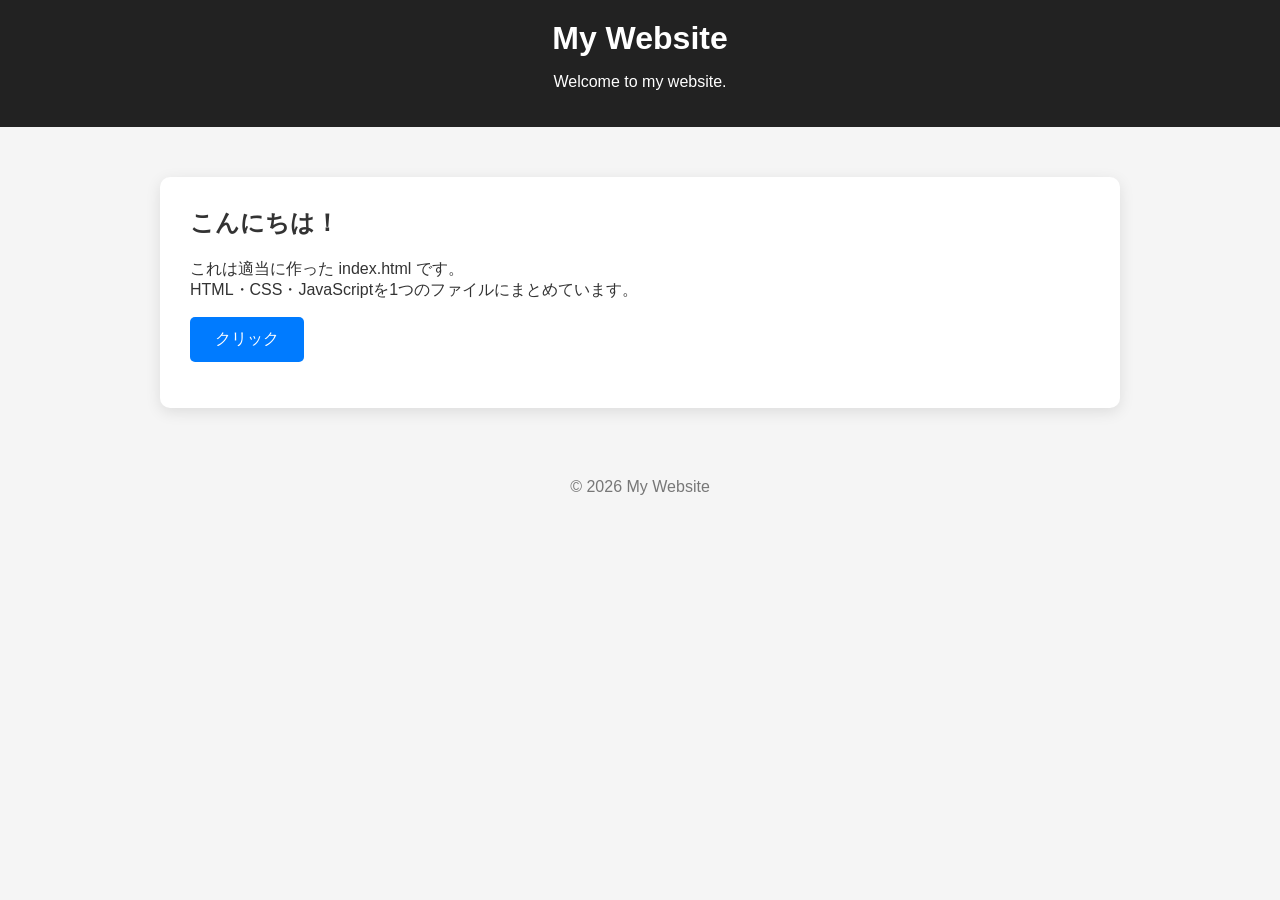
==== index.html @ 8652cbb4 "Initial website upload" ====
<!DOCTYPE html>
<html lang="ja">
<head>
    <meta charset="UTF-8">
    <meta name="viewport" content="width=device-width, initial-scale=1.0">
    <title>My Website</title>

    <style>
        body {
            margin: 0;
            font-family: Arial, sans-serif;
            background: #f5f5f5;
            color: #333;
        }

        header {
            background: #222;
            color: white;
            padding: 20px;
            text-align: center;
        }

        main {
            max-width: 900px;
            margin: 50px auto;
            padding: 30px;
            background: white;
            border-radius: 10px;
            box-shadow: 0 4px 15px rgba(0, 0, 0, 0.1);
        }

        h1 {
            margin: 0;
        }

        h2 {
            margin-top: 0;
        }

        button {
            padding: 12px 25px;
            border: none;
            border-radius: 5px;
            background: #007bff;
            color: white;
            cursor: pointer;
            font-size: 16px;
        }

        button:hover {
            background: #0056b3;
        }

        footer {
            text-align: center;
            margin-top: 50px;
            padding: 20px;
            color: #777;
        }
    </style>
</head>

<body>

<header>
    <h1>My Website</h1>
    <p>Welcome to my website.</p>
</header>

<main>
    <h2>こんにちは！</h2>

    <p>
        これは適当に作った index.html です。<br>
        HTML・CSS・JavaScriptを1つのファイルにまとめています。
    </p>

    <button onclick="hello()">クリック</button>

    <p id="message"></p>
</main>

<footer>
    &copy; 2026 My Website
</footer>

<script>
    function hello() {
        document.getElementById("message").textContent =
            "ボタンがクリックされました！";
    }
</script>

</body>
</html>
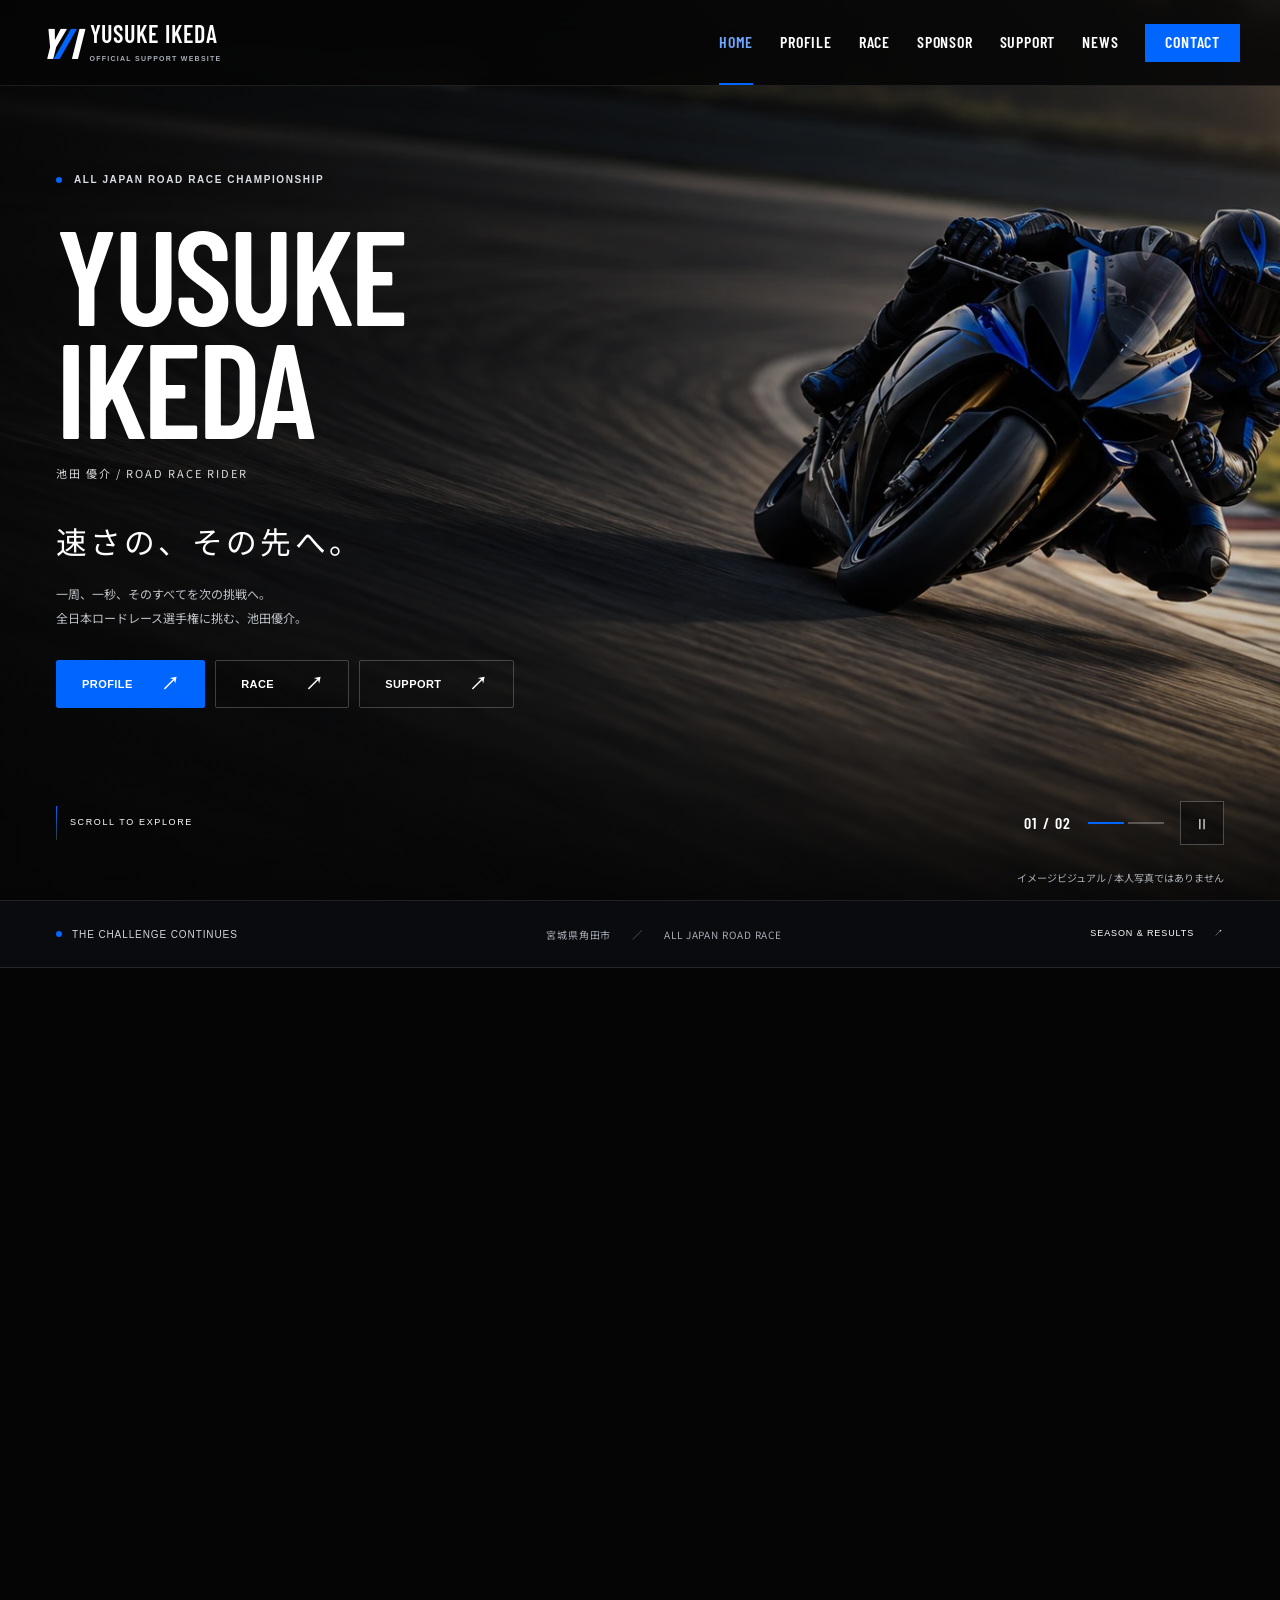
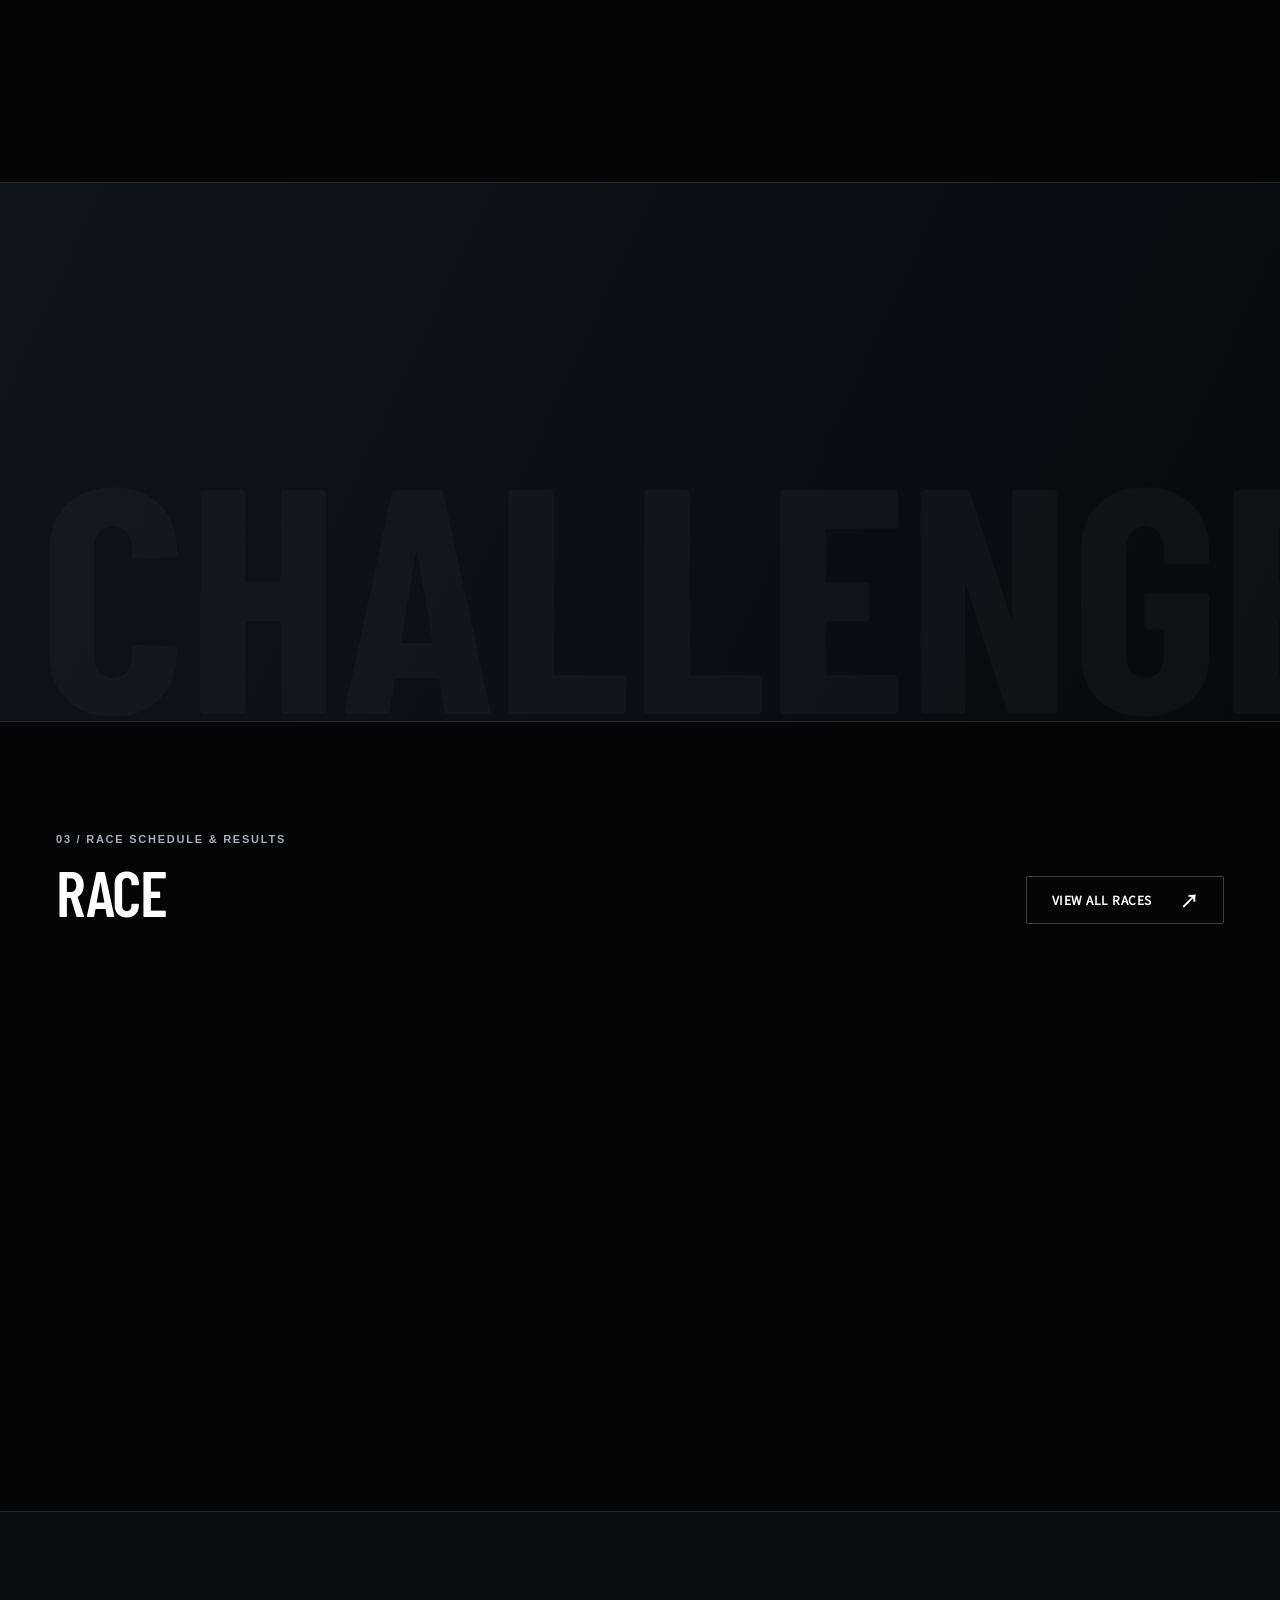
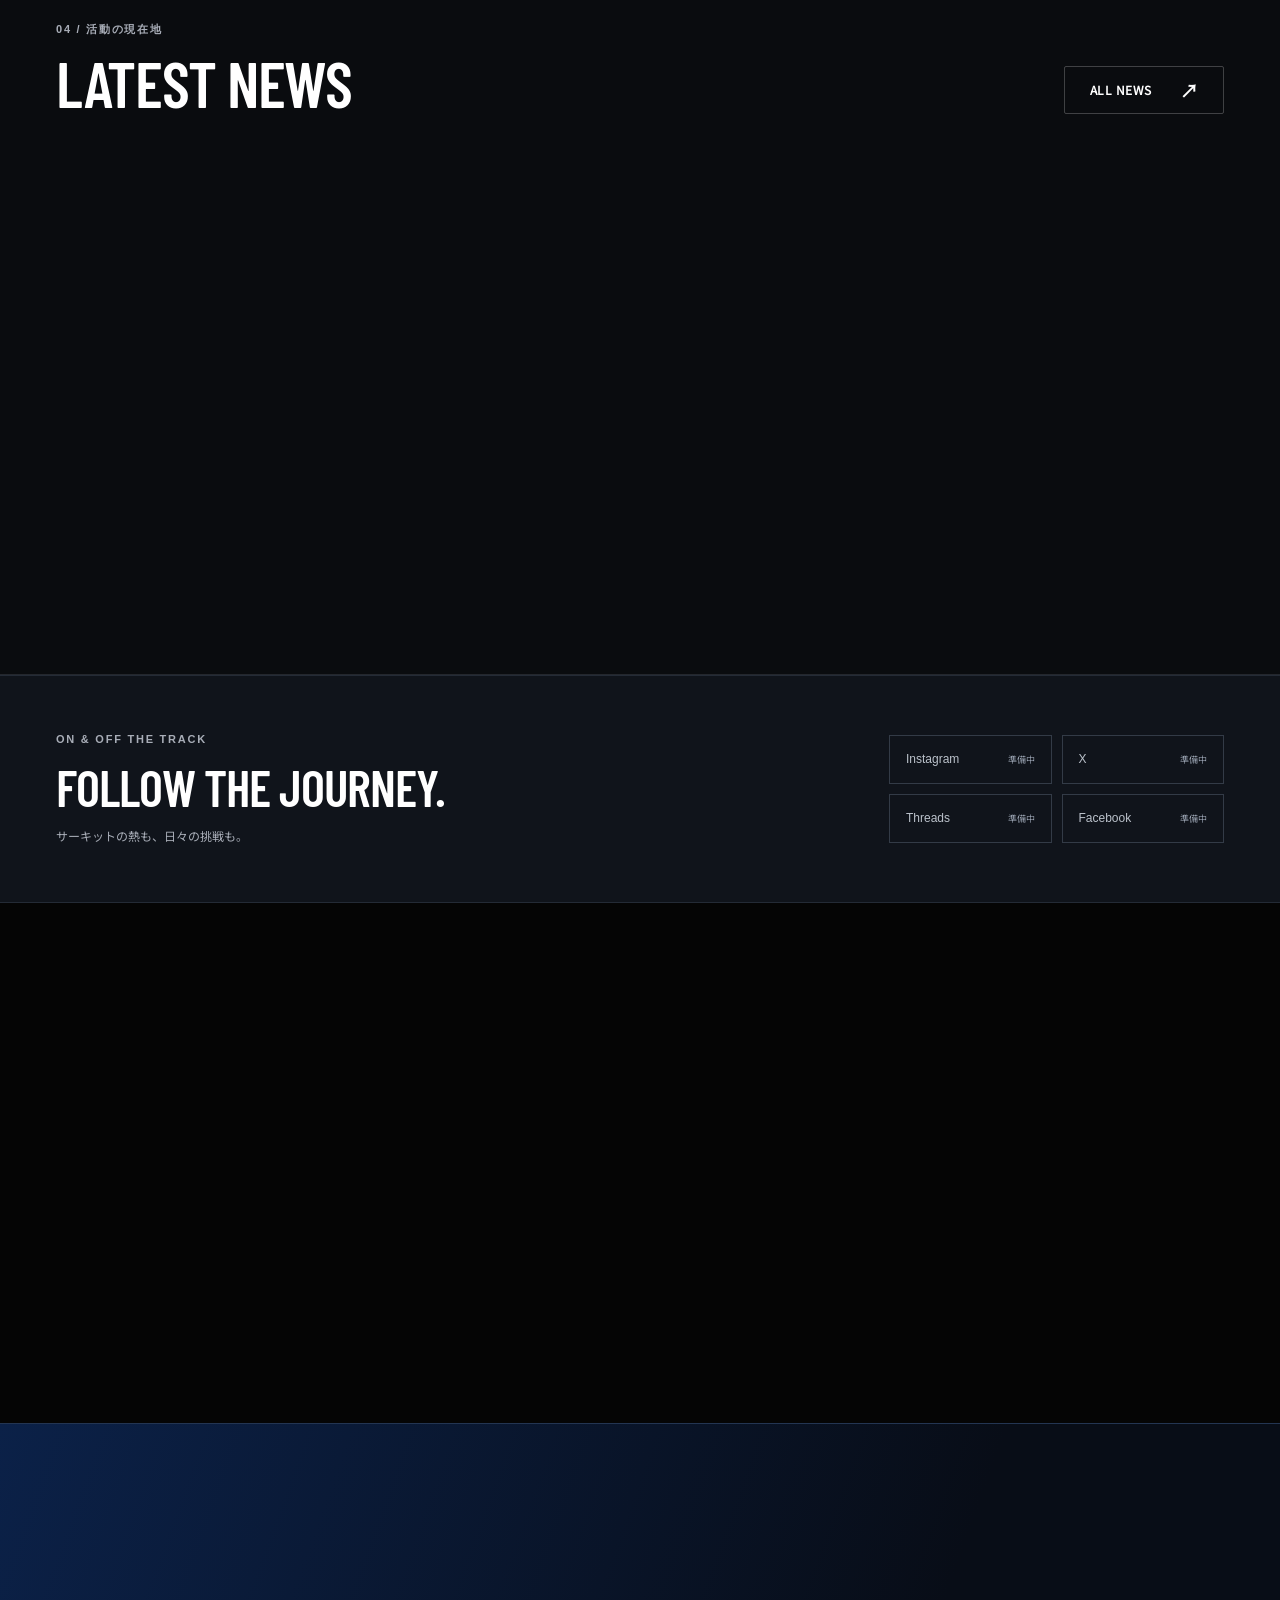
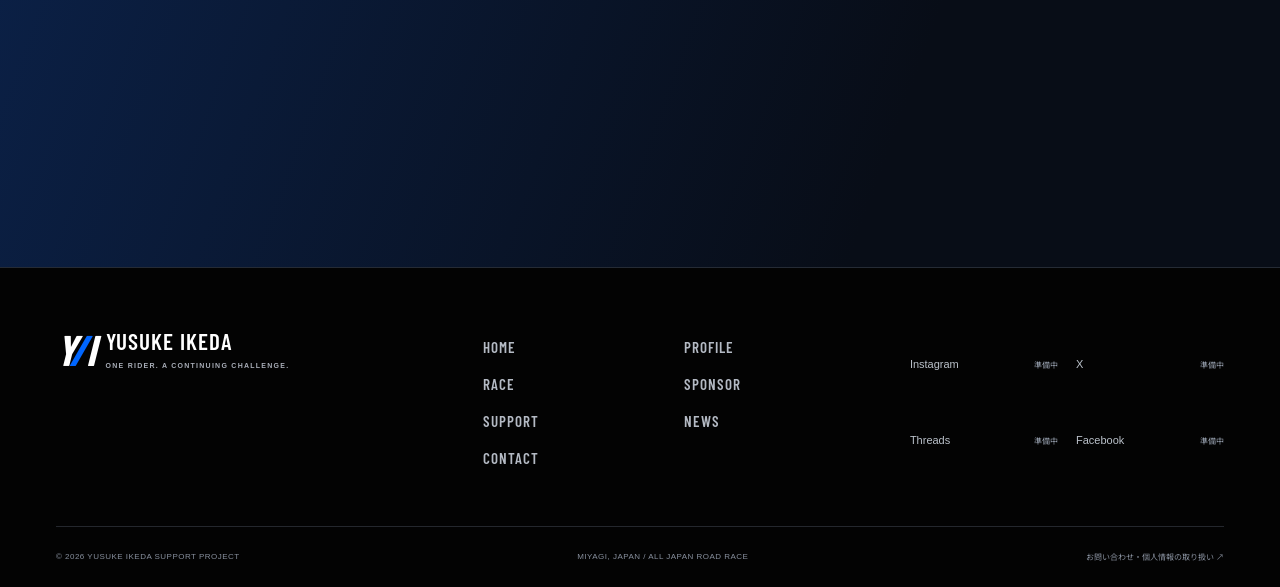
==== commit b203eedc: "Build Yusuke Ikeda motorsport support website" ====
--- a/index.html
+++ b/index.html
@@ -1,95 +1,405 @@
-<!DOCTYPE html>
+<!doctype html>
+
 <html lang="ja">
-<head>
-    <meta charset="UTF-8">
-    <meta name="viewport" content="width=device-width, initial-scale=1.0">
-    <title>My Website</title>
-
-    <style>
-        body {
-            margin: 0;
-            font-family: Arial, sans-serif;
-            background: #f5f5f5;
-            color: #333;
-        }
-
-        header {
-            background: #222;
-            color: white;
-            padding: 20px;
-            text-align: center;
-        }
-
-        main {
-            max-width: 900px;
-            margin: 50px auto;
-            padding: 30px;
-            background: white;
-            border-radius: 10px;
-            box-shadow: 0 4px 15px rgba(0, 0, 0, 0.1);
-        }
-
-        h1 {
-            margin: 0;
-        }
-
-        h2 {
-            margin-top: 0;
-        }
-
-        button {
-            padding: 12px 25px;
-            border: none;
-            border-radius: 5px;
-            background: #007bff;
-            color: white;
-            cursor: pointer;
-            font-size: 16px;
-        }
-
-        button:hover {
-            background: #0056b3;
-        }
-
-        footer {
-            text-align: center;
-            margin-top: 50px;
-            padding: 20px;
-            color: #777;
-        }
-    </style>
-</head>
-
-<body>
-
-<header>
-    <h1>My Website</h1>
-    <p>Welcome to my website.</p>
-</header>
-
-<main>
-    <h2>こんにちは！</h2>
-
-    <p>
-        これは適当に作った index.html です。<br>
-        HTML・CSS・JavaScriptを1つのファイルにまとめています。
-    </p>
-
-    <button onclick="hello()">クリック</button>
-
-    <p id="message"></p>
-</main>
-
-<footer>
-    &copy; 2026 My Website
-</footer>
-
-<script>
-    function hello() {
-        document.getElementById("message").textContent =
-            "ボタンがクリックされました！";
-    }
-</script>
-
-</body>
-</html>+  <head>
+    <meta charset="UTF-8" />
+    <meta name="viewport" content="width=device-width, initial-scale=1" />
+    <meta
+      http-equiv="Content-Security-Policy"
+      content="default-src 'none'; script-src 'self'; style-src 'self'; img-src 'self'; font-src 'self'; connect-src 'none'; object-src 'none'; base-uri 'none'; form-action 'none'; upgrade-insecure-requests"
+    />
+    <meta name="referrer" content="strict-origin-when-cross-origin" />
+    <title>池田優介 | 全日本ロードレーサー Official Support Website</title>
+    <meta
+      name="description"
+      content="宮城県角田市出身、全日本ロードレース選手権に挑戦するロードレーサー池田優介。プロフィール、戦績、レース情報、スポンサー募集、個人の応援方法をご紹介します。"
+    />
+    <link rel="canonical" href="https://yusukeracing.github.io/" />
+    <meta property="og:type" content="website" />
+    <meta property="og:locale" content="ja_JP" />
+    <meta property="og:site_name" content="YUSUKE IKEDA" />
+    <meta
+      property="og:title"
+      content="池田優介 | 全日本ロードレーサー Official Support Website"
+    />
+    <meta
+      property="og:description"
+      content="宮城県角田市出身、全日本ロードレース選手権に挑戦するロードレーサー池田優介。プロフィール、戦績、レース情報、スポンサー募集、個人の応援方法をご紹介します。"
+    />
+    <meta property="og:url" content="https://yusukeracing.github.io/" />
+    <meta
+      property="og:image"
+      content="https://yusukeracing.github.io/images/ogp.jpg"
+    />
+    <meta
+      property="og:image:alt"
+      content="YUSUKE IKEDA / ALL JAPAN ROAD RACE。背景はイメージビジュアルです。"
+    />
+    <meta name="twitter:card" content="summary_large_image" />
+    <meta name="theme-color" content="#050505" />
+    <link rel="icon" type="image/svg+xml" href="assets/icons/favicon.svg" />
+    <link rel="stylesheet" href="css/fonts.css" />
+    <link rel="stylesheet" href="css/style.css" />
+    <script type="module" src="js/main.js"></script>
+  </head>
+
+  <body data-page="index">
+    <a class="skip-link" href="#main">本文へスキップ</a>
+    <header class="site-header">
+      <div class="header-inner">
+        <a class="brand" href="index.html"
+          ><span class="brand-symbol" aria-hidden="true">Y<span>/</span>I</span
+          ><span class="brand-type"
+            >YUSUKE IKEDA<small>OFFICIAL SUPPORT WEBSITE</small></span
+          ><span class="sr-only">ホーム</span></a
+        ><button
+          class="menu-toggle"
+          type="button"
+          aria-expanded="false"
+          aria-controls="primary-nav"
+        >
+          <span class="menu-lines" aria-hidden="true"></span
+          ><span class="menu-text">MENU</span>
+        </button>
+        <nav
+          class="primary-nav"
+          id="primary-nav"
+          aria-label="メインナビゲーション"
+        >
+          <a href="index.html" aria-current="page">HOME</a
+          ><a href="profile.html">PROFILE</a><a href="race.html">RACE</a
+          ><a href="sponsor.html">SPONSOR</a><a href="support.html">SUPPORT</a
+          ><a href="news.html">NEWS</a><a href="contact.html">CONTACT</a>
+        </nav>
+      </div>
+    </header>
+
+    <main id="main">
+      <!-- 01 / HERO -->
+
+      <section
+        class="hero"
+        aria-label="池田優介 全日本ロードレース選手権への挑戦"
+      >
+        <div class="hero-slides" data-slideshow>
+          <img
+            class="hero-slide is-active"
+            src="images/hero/racing.webp"
+            width="1672"
+            height="941"
+            fetchpriority="high"
+            alt="青いレーシングマシンでコーナーを走る架空のライダーのイメージ"
+          />
+        </div>
+
+        <div class="hero-shade"></div>
+
+        <div class="hero-content container">
+          <p class="eyebrow hero-eyebrow">
+            <span class="live-dot"></span> ALL JAPAN ROAD RACE CHAMPIONSHIP
+          </p>
+          <h1 class="hero-title display">
+            YUSUKE<br /><span>IKEDA</span
+            ><span class="hero-name">池田 優介 / ROAD RACE RIDER</span>
+          </h1>
+          <p class="hero-copy">速さの、その先へ。</p>
+          <p class="hero-description">
+            一周、一秒、そのすべてを次の挑戦へ。<br />全日本ロードレース選手権に挑む、池田優介。
+          </p>
+          <div class="hero-actions">
+            <a class="button button-primary" href="profile.html"
+              ><span>PROFILE</span><span aria-hidden="true">↗</span></a
+            ><a class="button button-outline" href="race.html"
+              ><span>RACE</span><span aria-hidden="true">↗</span></a
+            ><a class="button button-outline" href="support.html"
+              ><span>SUPPORT</span><span aria-hidden="true">↗</span></a
+            >
+          </div>
+        </div>
+
+        <div class="hero-bottom container">
+          <a class="scroll-cue" href="#introduction"
+            ><span class="scroll-line"></span> SCROLL TO EXPLORE</a
+          >
+          <div class="slideshow-controls">
+            <span class="slide-count" data-slide-count>01 / 02</span>
+            <div data-slide-buttons></div>
+            <button
+              class="slide-pause"
+              type="button"
+              data-slide-pause
+              aria-label="写真の自動切替を一時停止"
+            >
+              Ⅱ
+            </button>
+          </div>
+        </div>
+        <p class="image-disclaimer" data-image-caption>
+          イメージビジュアル / 本人写真ではありません
+        </p>
+      </section>
+
+      <div class="season-strip">
+        <div class="container">
+          <span><i class="live-dot"></i> THE CHALLENGE CONTINUES</span
+          ><span
+            >宮城県角田市 <b aria-hidden="true">／</b> ALL JAPAN ROAD RACE</span
+          ><a href="race.html"
+            >SEASON & RESULTS <span aria-hidden="true">↗</span></a
+          >
+        </div>
+      </div>
+
+      <!-- 02 / INTRODUCTION -->
+      <section class="section introduction" id="introduction">
+        <div class="container split">
+          <div class="intro-visual reveal">
+            <img
+              src="images/hero/pit.webp"
+              loading="lazy"
+              width="1672"
+              height="941"
+              alt="ピットに置かれたレーシングマシンのイメージ"
+            />
+            <div class="photo-label">
+              BEHIND THE CHALLENGE <span>イメージビジュアル</span>
+            </div>
+            <span class="visual-number" aria-hidden="true">01</span>
+          </div>
+
+          <div class="reveal">
+            <p class="eyebrow">01 / INTRODUCTION</p>
+            <h2 class="display">
+              WHO IS<br />YUSUKE IKEDA<span class="title-dot">?</span>
+            </h2>
+            <p class="jp-heading">宮城県角田市から、<br />全日本の舞台へ。</p>
+            <p class="body-copy">
+              ロードレーサー、池田優介。<br />ST150、JP250、そしてST600。<br />カテゴリーを越えて経験を重ね、<br />今、全日本ロードレース選手権に挑んでいます。
+            </p>
+            <a class="button button-outline" href="profile.html"
+              ><span>池田優介を知る</span><span aria-hidden="true">↗</span></a
+            >
+          </div>
+        </div>
+      </section>
+
+      <!-- 03 / STORY -->
+      <section class="story section">
+        <div class="container story-inner reveal">
+          <p class="eyebrow">02 / THE STORY</p>
+          <h2 class="display">
+            EVERY LAP.<br />A STEP FORWARD<span class="title-dot">.</span>
+          </h2>
+          <div class="story-copy">
+            <h3>挑戦は、まだ途中だ。</h3>
+            <p>
+              2021年、SUGO ST150でクラスチャンピオン。<br />2025年、筑波とSUGOのST600で年間ランキング1位。
+            </p>
+            <p>
+              積み重ねてきた経験を、全日本の舞台へ。<br />結果の先にある準備も、一周にかける思いも。<br />その歩みを、これからも届けていきます。
+            </p>
+            <a class="text-link" href="profile.html#career"
+              >これまでの歩みを見る <span aria-hidden="true">↗</span></a
+            >
+          </div>
+        </div>
+        <span class="ghost-word" aria-hidden="true">CHALLENGE</span>
+      </section>
+
+      <!-- 04 / RACE -->
+      <section class="section">
+        <div class="container">
+          <div class="section-heading">
+            <div>
+              <p class="eyebrow">03 / RACE SCHEDULE & RESULTS</p>
+              <h2 class="display">RACE</h2>
+            </div>
+            <a class="button button-outline" href="race.html"
+              ><span>VIEW ALL RACES</span><span aria-hidden="true">↗</span></a
+            >
+          </div>
+
+          <div class="next-race reveal" data-next-race>
+            <div>
+              <p class="eyebrow">NEXT RACE</p>
+              <span class="next-date display" data-next-date
+                >TO BE ANNOUNCED</span
+              >
+            </div>
+
+            <div>
+              <span class="status"
+                ><i></i> 全日本ロードレース選手権 挑戦中</span
+              >
+              <h3 data-next-circuit>次の挑戦は、ここから。</h3>
+              <p data-next-detail>
+                次戦の日程・サーキットは、確定次第お知らせします。
+              </p>
+              <p class="countdown" data-countdown hidden></p>
+            </div>
+            <a class="button button-outline" href="race.html"
+              ><span>レース情報を見る</span
+              ><span aria-hidden="true">↗</span></a
+            >
+          </div>
+
+          <div class="race-highlights">
+            <article class="result-highlight reveal">
+              <p class="eyebrow">2025 / TSUKUBA</p>
+              <div class="result-rank display">01<span>ST</span></div>
+              <h3>筑波ロードレース選手権</h3>
+              <p>ST600（NAT） / 年間ランキング1位</p>
+            </article>
+
+            <article class="result-highlight reveal">
+              <p class="eyebrow">2025 / SUGO</p>
+              <div class="result-rank display">01<span>ST</span></div>
+              <h3>SUGOロードレース選手権</h3>
+              <p>ST600（NAT） / 年間ランキング1位</p>
+            </article>
+
+            <article class="result-highlight highlight-blue reveal">
+              <p class="eyebrow">THE NEXT CHAPTER</p>
+              <div class="display chapter-label">ALL<br />JAPAN.</div>
+              <h3>全日本ロードレース選手権</h3>
+              <p>積み重ねた経験を、次の舞台へ。</p>
+            </article>
+          </div>
+        </div>
+      </section>
+
+      <!-- 05 / NEWS -->
+      <section class="section news-section">
+        <div class="container">
+          <div class="section-heading">
+            <div>
+              <p class="eyebrow">04 / 活動の現在地</p>
+              <h2 class="display">LATEST NEWS</h2>
+            </div>
+            <a class="button button-outline" href="news.html"
+              ><span>ALL NEWS</span><span aria-hidden="true">↗</span></a
+            >
+          </div>
+
+          <div class="news-grid" data-home-news>
+            <a class="news-placeholder reveal" href="news.html?category=race"
+              ><span class="news-art race-art" aria-hidden="true"
+                >RACE<br />REPORT<span>01 / ON THE TRACK</span></span
+              ><span class="news-tag">RACE REPORT</span>
+              <h3>レースの一周、その先を伝える。</h3>
+              <p>レース結果・レポートは公開準備中。</p>
+              <span class="text-link">レースレポートへ ↗</span></a
+            ><a
+              class="news-placeholder reveal"
+              href="news.html?category=activity"
+              ><span class="news-art activity-art" aria-hidden="true"
+                >BEHIND<br />THE RACE<span>02 / OFF THE TRACK</span></span
+              ><span class="news-tag">ACTIVITY</span>
+              <h3>サーキットの外にも、挑戦がある。</h3>
+              <p>日々の活動報告は公開準備中。</p>
+              <span class="text-link">活動報告へ ↗</span></a
+            ><a
+              class="news-placeholder reveal"
+              href="news.html?category=sponsor"
+              ><span class="news-art partner-art" aria-hidden="true"
+                >TOGETHER.<span>03 / OUR PARTNERS</span></span
+              ><span class="news-tag">PARTNERS</span>
+              <h3>ともに走る、パートナーと。</h3>
+              <p>スポンサー情報は公開準備中。</p>
+              <span class="text-link">パートナーの情報へ ↗</span></a
+            >
+          </div>
+        </div>
+      </section>
+
+      <!-- 06 / SOCIAL -->
+      <section class="social-section">
+        <div class="container social-inner">
+          <div>
+            <p class="eyebrow">ON & OFF THE TRACK</p>
+            <h2 class="display">FOLLOW THE JOURNEY.</h2>
+            <p>サーキットの熱も、日々の挑戦も。</p>
+          </div>
+
+          <div class="social-links" data-social-links></div>
+        </div>
+      </section>
+
+      <!-- 07 / SUPPORT -->
+      <section class="section support-section">
+        <div class="container split">
+          <div class="reveal">
+            <p class="eyebrow">05 / SUPPORT THE CHALLENGE</p>
+            <h2 class="display">
+              YOUR SUPPORT.<br />OUR NEXT LAP<span class="title-dot">.</span>
+            </h2>
+          </div>
+
+          <div class="reveal">
+            <h3 class="jp-heading">その応援が、<br />次の一周につながる。</h3>
+            <p class="body-copy">
+              SNSで見守る。サーキットで声をかける。<br />活動を支える。応援の形は、ひとつではありません。<br />あなたに合った方法で、この挑戦に加わってください。
+            </p>
+            <a class="button button-primary" href="support.html"
+              ><span>個人で応援する</span><span aria-hidden="true">↗</span></a
+            >
+          </div>
+        </div>
+      </section>
+
+      <!-- 08 / SPONSOR -->
+      <section class="section sponsor-section">
+        <div class="container sponsor-inner reveal">
+          <div>
+            <p class="eyebrow">06 / BECOME A PARTNER</p>
+            <h2 class="display">LET’S MOVE<br />FORWARD. TOGETHER.</h2>
+            <p>ともに挑戦する、企業パートナーを募集しています。</p>
+          </div>
+
+          <div class="sponsor-actions">
+            <a class="button button-outline" href="sponsor.html"
+              ><span>スポンサーについて</span
+              ><span aria-hidden="true">↗</span></a
+            ><a class="button button-primary" href="contact.html?type=sponsor"
+              ><span>スポンサーのお問い合わせ</span
+              ><span aria-hidden="true">↗</span></a
+            >
+          </div>
+        </div>
+      </section>
+    </main>
+
+    <footer class="site-footer">
+      <div class="container footer-top">
+        <a class="brand footer-brand" href="index.html"
+          ><span class="brand-symbol" aria-hidden="true">Y<span>/</span>I</span
+          ><span class="brand-type"
+            >YUSUKE IKEDA<small>ONE RIDER. A CONTINUING CHALLENGE.</small></span
+          ></a
+        >
+        <nav class="footer-nav" aria-label="フッターナビゲーション">
+          <a href="index.html" aria-current="page">HOME</a
+          ><a href="profile.html">PROFILE</a><a href="race.html">RACE</a
+          ><a href="sponsor.html">SPONSOR</a><a href="support.html">SUPPORT</a
+          ><a href="news.html">NEWS</a><a href="contact.html">CONTACT</a>
+        </nav>
+
+        <div class="footer-social" data-social-links></div>
+      </div>
+
+      <div class="container footer-bottom">
+        <p>
+          © <span data-current-year>2026</span> YUSUKE IKEDA SUPPORT PROJECT
+        </p>
+        <span>MIYAGI, JAPAN / ALL JAPAN ROAD RACE</span
+        ><a href="contact.html">お問い合わせ・個人情報の取り扱い ↗</a>
+      </div>
+    </footer>
+    <noscript
+      ><p class="noscript-note">
+        写真の自動切替や追加の戦績表示にはJavaScriptが必要です。2025年は筑波・SUGO
+        ST600（NAT）年間ランキング1位。プロフィールとページ間の移動はそのままご利用いただけます。
+      </p></noscript
+    >
+  </body>
+</html>
--- a/css/fonts.css
+++ b/css/fonts.css
@@ -0,0 +1,2438 @@
+/* Local fonts: see assets/fonts/Barlow-OFL.txt and Noto-OFL.txt. No third-party font requests. */
+@font-face {
+  font-family: "Barlow Condensed";
+  font-style: normal;
+  font-weight: 600;
+  font-display: swap;
+  src: url("../assets/fonts/barlow-condensed-latin-600.woff2") format("woff2");
+}
+@font-face {
+  font-family: "Barlow Condensed";
+  font-style: normal;
+  font-weight: 700;
+  font-display: swap;
+  src: url("../assets/fonts/barlow-condensed-latin-700.woff2") format("woff2");
+}
+
+/* noto-sans-jp-[0]-400-normal */
+@font-face {
+  font-family: "Noto Sans JP";
+  font-style: normal;
+  font-display: swap;
+  font-weight: 400;
+  src: url(../assets/fonts/noto-sans-jp-0-400-normal.woff2) format("woff2");
+  unicode-range:
+    U+25ee8, U+25f23, U+25f5c, U+25fd4, U+25fe0, U+25ffb, U+2600c, U+26017,
+    U+26060, U+260ed, U+26222, U+2626a, U+26270, U+26286, U+2634c, U+26402,
+    U+2667e, U+266b0, U+2671d, U+268dd, U+268ea, U+26951, U+2696f, U+26999,
+    U+269dd, U+26a1e, U+26a58, U+26a8c, U+26ab7, U+26aff, U+26c29, U+26c73,
+    U+26c9e, U+26cdd, U+26e40, U+26e65, U+26f94, U+26ff6-26ff8, U+270f4,
+    U+2710d, U+27139, U+273da-273db, U+273fe, U+27410, U+27449, U+27614-27615,
+    U+27631, U+27684, U+27693, U+2770e, U+27723, U+27752, U+278b2, U+27985,
+    U+279b4, U+27a84, U+27bb3, U+27bbe, U+27bc7, U+27c3c, U+27cb8, U+27d73,
+    U+27da0, U+27e10, U+27eaf, U+27fb7, U+2808a, U+280bb, U+28277, U+28282,
+    U+282f3, U+283cd, U+2840c, U+28455, U+284dc, U+2856b, U+285c8-285c9,
+    U+286d7, U+286fa, U+28946, U+28949, U+2896b, U+28987-28988, U+289ba-289bb,
+    U+28a1e, U+28a29, U+28a43, U+28a71, U+28a99, U+28acd, U+28add, U+28ae4,
+    U+28bc1, U+28bef, U+28cdd, U+28d10, U+28d71, U+28dfb, U+28e0f, U+28e17,
+    U+28e1f, U+28e36, U+28e89, U+28eeb, U+28ef6, U+28f32, U+28ff8, U+292a0,
+    U+292b1, U+29490, U+295cf, U+2967f, U+296f0, U+29719, U+29750, U+29810,
+    U+298c6, U+29a72, U+29d4b, U+29ddb, U+29e15, U+29e3d, U+29e49, U+29e8a,
+    U+29ec4, U+29edb, U+29ee9, U+29fce, U+29fd7, U+2a01a, U+2a02f, U+2a082,
+    U+2a0f9, U+2a190, U+2a2b2, U+2a38c, U+2a437, U+2a5f1, U+2a602, U+2a61a,
+    U+2a6b2, U+2a9e6, U+2b746, U+2b751, U+2b753, U+2b75a, U+2b75c, U+2b765,
+    U+2b776-2b777, U+2b77c, U+2b782, U+2b789, U+2b78b, U+2b78e, U+2b794,
+    U+2b7ac, U+2b7af, U+2b7bd, U+2b7c9, U+2b7cf, U+2b7d2, U+2b7d8, U+2b7f0,
+    U+2b80d, U+2b817, U+2b81a, U+2d544, U+2e278, U+2e569, U+2e6ea, U+2f804,
+    U+2f80f, U+2f815, U+2f818, U+2f81a, U+2f822, U+2f828, U+2f82c, U+2f833,
+    U+2f83f, U+2f846, U+2f852, U+2f862, U+2f86d, U+2f873, U+2f877, U+2f884,
+    U+2f899-2f89a, U+2f8a6, U+2f8ac, U+2f8b2, U+2f8b6, U+2f8d3, U+2f8db-2f8dc,
+    U+2f8e1, U+2f8e5, U+2f8ea, U+2f8ed, U+2f8fc, U+2f903, U+2f90b, U+2f90f,
+    U+2f91a, U+2f920-2f921, U+2f945, U+2f947, U+2f96c, U+2f995, U+2f9d0,
+    U+2f9de-2f9df, U+2f9f4;
+}
+
+/* noto-sans-jp-[1]-400-normal */
+@font-face {
+  font-family: "Noto Sans JP";
+  font-style: normal;
+  font-display: swap;
+  font-weight: 400;
+  src: url(../assets/fonts/noto-sans-jp-1-400-normal.woff2) format("woff2");
+  unicode-range:
+    U+1f235-1f23b, U+1f240-1f248, U+1f250-1f251, U+2000b, U+20089-2008a,
+    U+200a2, U+200a4, U+200b0, U+200f5, U+20158, U+201a2, U+20213, U+2032b,
+    U+20371, U+20381, U+203f9, U+2044a, U+20509, U+2053f, U+205b1, U+205d6,
+    U+20611, U+20628, U+206ec, U+2074f, U+207c8, U+20807, U+2083a, U+208b9,
+    U+2090e, U+2097c, U+20984, U+2099d, U+20a64, U+20ad3, U+20b1d, U+20b9f,
+    U+20bb7, U+20d45, U+20d58, U+20de1, U+20e64, U+20e6d, U+20e95, U+20f5f,
+    U+21201, U+2123d, U+21255, U+21274, U+2127b, U+212d7, U+212e4, U+212fd,
+    U+2131b, U+21336, U+21344, U+213c4, U+2146d-2146e, U+215d7, U+21647,
+    U+216b4, U+21706, U+21742, U+218bd, U+219c3, U+21a1a, U+21c56, U+21d2d,
+    U+21d45, U+21d62, U+21d78, U+21d92, U+21d9c, U+21da1, U+21db7, U+21de0,
+    U+21e33-21e34, U+21f1e, U+21f76, U+21ffa, U+2217b, U+22218, U+2231e,
+    U+223ad, U+22609, U+226f3, U+2285b, U+228ab, U+2298f, U+22ab8, U+22b46,
+    U+22b4f-22b50, U+22ba6, U+22c1d, U+22c24, U+22de1, U+22e42, U+22feb,
+    U+231b6, U+231c3-231c4, U+231f5, U+23372, U+233cc, U+233d0, U+233d2-233d3,
+    U+233d5, U+233da, U+233df, U+233e4, U+233fe, U+2344a-2344b, U+23451,
+    U+23465, U+234e4, U+2355a, U+23594, U+235c4, U+23638-2363a, U+23647,
+    U+2370c, U+2371c, U+2373f, U+23763-23764, U+237e7, U+237f1, U+237ff,
+    U+23824, U+2383d, U+23a98, U+23c7f, U+23cbe, U+23cfe, U+23d00, U+23d0e,
+    U+23d40, U+23dd3, U+23df9-23dfa, U+23f7e, U+2404b, U+24096, U+24103,
+    U+241c6, U+241fe, U+242ee, U+243bc, U+243d0, U+24629, U+246a5, U+247f1,
+    U+24896, U+248e9, U+24a4d, U+24b56, U+24b6f, U+24c16, U+24d14, U+24e04,
+    U+24e0e, U+24e37, U+24e6a, U+24e8b, U+24ff2, U+2504a, U+25055, U+25122,
+    U+251a9, U+251cd, U+251e5, U+2521e, U+2524c, U+2542e, U+2548e, U+254d9,
+    U+2550e, U+255a7, U+2567f, U+25771, U+257a9, U+257b4, U+25874, U+259c4,
+    U+259cc, U+259d4, U+25ad7, U+25ae3-25ae4, U+25af1, U+25bb2, U+25c4b,
+    U+25c64, U+25da1, U+25e2e, U+25e56, U+25e62, U+25e65, U+25ec2, U+25ed8;
+}
+
+/* noto-sans-jp-[2]-400-normal */
+@font-face {
+  font-family: "Noto Sans JP";
+  font-style: normal;
+  font-display: swap;
+  font-weight: 400;
+  src: url(../assets/fonts/noto-sans-jp-2-400-normal.woff2) format("woff2");
+  unicode-range:
+    U+ffd7, U+ffda-ffdc, U+ffe0-ffe2, U+ffe4, U+ffe6, U+ffe8-ffee,
+    U+1f100-1f10c, U+1f110-1f16c, U+1f170-1f1ac, U+1f200-1f202, U+1f210-1f234;
+}
+
+/* noto-sans-jp-[3]-400-normal */
+@font-face {
+  font-family: "Noto Sans JP";
+  font-style: normal;
+  font-display: swap;
+  font-weight: 400;
+  src: url(../assets/fonts/noto-sans-jp-3-400-normal.woff2) format("woff2");
+  unicode-range:
+    U+fa10, U+fa12-fa6d, U+fb00-fb04, U+fe10-fe19, U+fe30-fe42, U+fe44-fe52,
+    U+fe54-fe66, U+fe68-fe6b, U+ff02, U+ff04, U+ff07, U+ff51, U+ff5b, U+ff5d,
+    U+ff5f-ff60, U+ff66, U+ff69, U+ff87, U+ffa1-ffbe, U+ffc2-ffc7, U+ffca-ffcf,
+    U+ffd2-ffd6;
+}
+
+/* noto-sans-jp-[4]-400-normal */
+@font-face {
+  font-family: "Noto Sans JP";
+  font-style: normal;
+  font-display: swap;
+  font-weight: 400;
+  src: url(../assets/fonts/noto-sans-jp-4-400-normal.woff2) format("woff2");
+  unicode-range: U+f92d-f959, U+f95b-f9f2, U+f9f4-fa0b, U+fa0e-fa0f;
+}
+
+/* noto-sans-jp-[5]-400-normal */
+@font-face {
+  font-family: "Noto Sans JP";
+  font-style: normal;
+  font-display: swap;
+  font-weight: 400;
+  src: url(../assets/fonts/noto-sans-jp-5-400-normal.woff2) format("woff2");
+  unicode-range:
+    U+9e8b-9e8c, U+9e8e-9e8f, U+9e91-9e92, U+9e95-9e96, U+9e98, U+9e9b,
+    U+9e9d-9e9e, U+9ea4-9ea5, U+9ea8-9eaa, U+9eac-9eb0, U+9eb3-9eb5, U+9eb8,
+    U+9ebc-9ebf, U+9ec3, U+9ec6, U+9ec8, U+9ecb-9ecd, U+9ecf-9ed1, U+9ed4-9ed5,
+    U+9ed8, U+9edb-9ee0, U+9ee4-9ee5, U+9ee7-9ee8, U+9eec-9ef2, U+9ef4-9ef9,
+    U+9efb-9eff, U+9f02-9f03, U+9f07-9f09, U+9f0e-9f12, U+9f14-9f17,
+    U+9f19-9f1b, U+9f1f-9f22, U+9f26, U+9f2a-9f2c, U+9f2f, U+9f31-9f32, U+9f34,
+    U+9f37, U+9f39-9f3a, U+9f3c-9f3f, U+9f41, U+9f43-9f47, U+9f4a, U+9f4e-9f50,
+    U+9f52-9f58, U+9f5a, U+9f5d-9f61, U+9f63, U+9f66-9f6a, U+9f6c-9f73,
+    U+9f75-9f77, U+9f7a, U+9f7d, U+9f7f, U+9f8f-9f92, U+9f94-9f97, U+9f99,
+    U+9f9c-9fa3, U+9fa5, U+9fb4, U+9fbc-9fc2, U+9fc4, U+9fc6, U+9fcc,
+    U+f900-f92c;
+}
+
+/* noto-sans-jp-[6]-400-normal */
+@font-face {
+  font-family: "Noto Sans JP";
+  font-style: normal;
+  font-display: swap;
+  font-weight: 400;
+  src: url(../assets/fonts/noto-sans-jp-6-400-normal.woff2) format("woff2");
+  unicode-range:
+    U+9c3e, U+9c41, U+9c43-9c4a, U+9c4e-9c50, U+9c52-9c54, U+9c56, U+9c58,
+    U+9c5a-9c61, U+9c63, U+9c65, U+9c67-9c6b, U+9c6d-9c6e, U+9c70, U+9c72,
+    U+9c75-9c78, U+9c7a-9c7c, U+9ce6-9ce7, U+9ceb-9cec, U+9cf0, U+9cf2,
+    U+9cf6-9cf7, U+9cf9, U+9d02-9d03, U+9d06-9d09, U+9d0b, U+9d0e, U+9d11-9d12,
+    U+9d15, U+9d17-9d18, U+9d1b-9d1f, U+9d23, U+9d26, U+9d2a-9d2c, U+9d2f-9d30,
+    U+9d32-9d34, U+9d3a, U+9d3c-9d3f, U+9d41-9d48, U+9d4a, U+9d50-9d54, U+9d59,
+    U+9d5d-9d65, U+9d69-9d6c, U+9d6f-9d70, U+9d72-9d73, U+9d76-9d77,
+    U+9d7a-9d7c, U+9d7e, U+9d83-9d84, U+9d86-9d87, U+9d89-9d8a, U+9d8d-9d8e,
+    U+9d92-9d93, U+9d95-9d9a, U+9da1, U+9da4, U+9da9-9dac, U+9dae, U+9db1-9db2,
+    U+9db5, U+9db8-9dbd, U+9dbf-9dc4, U+9dc6-9dc7, U+9dc9-9dca, U+9dcf,
+    U+9dd3-9dd7, U+9dd9-9dda, U+9dde-9de0, U+9de3, U+9de5-9de7, U+9de9, U+9deb,
+    U+9ded-9df0, U+9df3-9df4, U+9df8, U+9dfd-9dfe, U+9e02, U+9e07, U+9e0a,
+    U+9e0d-9e0e, U+9e10-9e12, U+9e15-9e16, U+9e19-9e1f, U+9e75, U+9e79-9e7d,
+    U+9e80-9e85, U+9e87-9e88;
+}
+
+/* noto-sans-jp-[7]-400-normal */
+@font-face {
+  font-family: "Noto Sans JP";
+  font-style: normal;
+  font-display: swap;
+  font-weight: 400;
+  src: url(../assets/fonts/noto-sans-jp-7-400-normal.woff2) format("woff2");
+  unicode-range:
+    U+9ae5-9ae7, U+9ae9, U+9aeb-9aec, U+9aee-9aef, U+9af1-9af5, U+9af7,
+    U+9af9-9afb, U+9afd, U+9aff-9b06, U+9b08-9b09, U+9b0b-9b0e, U+9b10, U+9b12,
+    U+9b16, U+9b18-9b1d, U+9b1f-9b20, U+9b22-9b23, U+9b25-9b2f, U+9b32-9b35,
+    U+9b37, U+9b39-9b3b, U+9b3d, U+9b43-9b44, U+9b48, U+9b4b-9b4f, U+9b51,
+    U+9b55-9b58, U+9b5b, U+9b5e, U+9b61, U+9b63, U+9b65-9b66, U+9b68,
+    U+9b6a-9b6f, U+9b72-9b79, U+9b7f-9b80, U+9b83-9b87, U+9b89-9b8b, U+9b8d,
+    U+9b8f-9b94, U+9b96-9b97, U+9b9a, U+9b9d-9ba0, U+9ba6-9ba7, U+9ba9-9baa,
+    U+9bac, U+9bb0-9bb2, U+9bb4, U+9bb7-9bb9, U+9bbb-9bbc, U+9bbe-9bc1,
+    U+9bc6-9bc8, U+9bca, U+9bce-9bd2, U+9bd4, U+9bd7-9bd8, U+9bdd, U+9bdf,
+    U+9be1-9be5, U+9be7, U+9bea-9beb, U+9bee-9bf3, U+9bf5, U+9bf7-9bfa, U+9bfd,
+    U+9bff-9c00, U+9c02, U+9c04, U+9c06, U+9c08-9c0d, U+9c0f-9c16, U+9c18-9c1e,
+    U+9c21-9c2a, U+9c2d-9c32, U+9c35-9c37, U+9c39-9c3a, U+9c3d;
+}
+
+/* noto-sans-jp-[8]-400-normal */
+@font-face {
+  font-family: "Noto Sans JP";
+  font-style: normal;
+  font-display: swap;
+  font-weight: 400;
+  src: url(../assets/fonts/noto-sans-jp-8-400-normal.woff2) format("woff2");
+  unicode-range:
+    U+98eb, U+98ed-98ee, U+98f0-98f1, U+98f3, U+98f6, U+9902, U+9907-9909,
+    U+9911-9912, U+9914-9918, U+991a-9922, U+9924, U+9926-9927, U+992b-992c,
+    U+992e, U+9931-9935, U+9939-993e, U+9940-9942, U+9945-9949, U+994b-994e,
+    U+9950-9952, U+9954-9955, U+9958-9959, U+995b-995c, U+995e-9960, U+9963,
+    U+9997-9998, U+999b, U+999d-999f, U+99a3, U+99a5-99a6, U+99a8, U+99ad-99ae,
+    U+99b0-99b2, U+99b5, U+99b9-99ba, U+99bc-99bd, U+99bf, U+99c1, U+99c3,
+    U+99c8-99c9, U+99d1, U+99d3-99d5, U+99d8-99df, U+99e1-99e2, U+99e7,
+    U+99ea-99ee, U+99f0-99f2, U+99f4-99f5, U+99f8-99f9, U+99fb-99fe,
+    U+9a01-9a05, U+9a08, U+9a0a-9a0c, U+9a0f-9a11, U+9a16, U+9a1a, U+9a1e,
+    U+9a20, U+9a22-9a24, U+9a27, U+9a2b, U+9a2d-9a2e, U+9a31, U+9a33,
+    U+9a35-9a38, U+9a3e, U+9a40-9a45, U+9a47, U+9a4a-9a4e, U+9a51-9a52,
+    U+9a54-9a58, U+9a5b, U+9a5d, U+9a5f, U+9a62, U+9a64-9a65, U+9a69-9a6c,
+    U+9aaa, U+9aac-9ab0, U+9ab2, U+9ab4-9ab7, U+9ab9, U+9abb-9ac1, U+9ac3,
+    U+9ac6, U+9ac8, U+9ace-9ad3, U+9ad5-9ad7, U+9adb-9adc, U+9ade-9ae0,
+    U+9ae2-9ae4;
+}
+
+/* noto-sans-jp-[9]-400-normal */
+@font-face {
+  font-family: "Noto Sans JP";
+  font-style: normal;
+  font-display: swap;
+  font-weight: 400;
+  src: url(../assets/fonts/noto-sans-jp-9-400-normal.woff2) format("woff2");
+  unicode-range:
+    U+971d, U+9721-9724, U+9728, U+972a, U+9730-9731, U+9733, U+9736,
+    U+9738-9739, U+973b, U+973d-973e, U+9741-9744, U+9746-974a, U+974d-974f,
+    U+9751, U+9755, U+9757-9758, U+975a-975c, U+9760-9761, U+9763-9764,
+    U+9766-9768, U+976a-976b, U+976e, U+9771, U+9773, U+9776-977d, U+977f-9781,
+    U+9785-9786, U+9789, U+978b, U+978f-9790, U+9795-9797, U+9799-979a, U+979c,
+    U+979e-97a0, U+97a2-97a3, U+97a6, U+97a8, U+97ab-97ac, U+97ae, U+97b1-97b6,
+    U+97b8-97ba, U+97bc, U+97be-97bf, U+97c1, U+97c3-97ce, U+97d0-97d1, U+97d4,
+    U+97d7-97d9, U+97db-97de, U+97e0-97e1, U+97e4, U+97e6, U+97ed-97ef,
+    U+97f1-97f2, U+97f4-97f8, U+97fa, U+9804, U+9807, U+980a, U+980c-980f,
+    U+9814, U+9816-9817, U+9819-981a, U+981c, U+981e, U+9820-9821, U+9823-9826,
+    U+982b, U+982e-9830, U+9832-9835, U+9837, U+9839, U+983d-983e, U+9844,
+    U+9846-9847, U+984a-984b, U+984f, U+9851-9853, U+9856-9857, U+9859-985b,
+    U+9862-9863, U+9865-9866, U+986a-986c, U+986f-9871, U+9873-9875,
+    U+98aa-98ab, U+98ad-98ae, U+98b0-98b1, U+98b4, U+98b6-98b8, U+98ba-98bc,
+    U+98bf, U+98c2-98c8, U+98cb-98cc, U+98ce, U+98dc, U+98de, U+98e0-98e1,
+    U+98e3, U+98e5-98e7, U+98e9-98ea;
+}
+
+/* noto-sans-jp-[10]-400-normal */
+@font-face {
+  font-family: "Noto Sans JP";
+  font-style: normal;
+  font-display: swap;
+  font-weight: 400;
+  src: url(../assets/fonts/noto-sans-jp-10-400-normal.woff2) format("woff2");
+  unicode-range:
+    U+944a, U+944c, U+9452-9453, U+9455, U+9459-945c, U+945e-9463, U+9468,
+    U+946a-946b, U+946d-9472, U+9475, U+9477, U+947c-947f, U+9481, U+9483-9485,
+    U+9578-9579, U+957e-957f, U+9582, U+9584, U+9586-9588, U+958a, U+958c-958f,
+    U+9592, U+9594, U+9596, U+9598-9599, U+959d-95a1, U+95a4, U+95a6-95a9,
+    U+95ab-95ad, U+95b1, U+95b4, U+95b6, U+95b9-95bf, U+95c3, U+95c6,
+    U+95c8-95cd, U+95d0-95d6, U+95d9-95da, U+95dc-95e2, U+95e4-95e6, U+95e8,
+    U+961d-961e, U+9621-9622, U+9624-9626, U+9628, U+962c, U+962e-962f, U+9631,
+    U+9633-9634, U+9637-963a, U+963c-963d, U+9641-9642, U+964b-964c, U+964f,
+    U+9652, U+9654, U+9656-9658, U+965c-965f, U+9661, U+9666, U+966a, U+966c,
+    U+966e, U+9672, U+9674, U+9677, U+967b-967c, U+967e-967f, U+9681-9684,
+    U+9689, U+968b, U+968d, U+9691, U+9695-9698, U+969a, U+969d, U+969f,
+    U+96a4-96aa, U+96ae-96b4, U+96b6, U+96b8-96bb, U+96bd, U+96c1, U+96c9-96cb,
+    U+96cd-96ce, U+96d2, U+96d5-96d6, U+96d8-96da, U+96dc-96df, U+96e9, U+96ef,
+    U+96f1, U+96f9-96fa, U+9702-9706, U+9708-9709, U+970d-970f, U+9711,
+    U+9713-9714, U+9716, U+9719-971b;
+}
+
+/* noto-sans-jp-[11]-400-normal */
+@font-face {
+  font-family: "Noto Sans JP";
+  font-style: normal;
+  font-display: swap;
+  font-weight: 400;
+  src: url(../assets/fonts/noto-sans-jp-11-400-normal.woff2) format("woff2");
+  unicode-range:
+    U+92bc-92bd, U+92bf-92c3, U+92c5-92c8, U+92cb-92d0, U+92d2-92d3, U+92d5,
+    U+92d7-92d9, U+92dc-92dd, U+92df-92e1, U+92e3-92e5, U+92e7-92ea, U+92ec,
+    U+92ee, U+92f0, U+92f2, U+92f7-92fb, U+92ff-9300, U+9302, U+9304, U+9308,
+    U+930d, U+930f-9311, U+9314-9315, U+9318-931a, U+931c-931f, U+9321-9325,
+    U+9327-932b, U+932e, U+9333-9337, U+933a-933b, U+9344, U+9347-934a, U+934d,
+    U+9350-9352, U+9354-9358, U+935a, U+935c, U+935e, U+9360, U+9364-9365,
+    U+9367, U+9369-936d, U+936f-9371, U+9373-9374, U+9376, U+937a, U+937d-9382,
+    U+9388, U+938a-938b, U+938d, U+938f, U+9392, U+9394-9395, U+9397-9398,
+    U+939a-939b, U+939e, U+93a1, U+93a3-93a4, U+93a6, U+93a8-93a9, U+93ab-93ad,
+    U+93b0, U+93b4-93b6, U+93b9-93bb, U+93c1, U+93c3-93cd, U+93d0-93d1, U+93d3,
+    U+93d6-93d9, U+93dc-93df, U+93e2, U+93e4-93e8, U+93f1, U+93f5, U+93f7-93fb,
+    U+93fd, U+9401-9404, U+9407-9409, U+940d-9410, U+9413-9417, U+9419-941a,
+    U+941f, U+9421, U+942b, U+942e-942f, U+9431-9434, U+9436, U+9438,
+    U+943a-943b, U+943d, U+943f, U+9441, U+9443-9445, U+9448;
+}
+
+/* noto-sans-jp-[12]-400-normal */
+@font-face {
+  font-family: "Noto Sans JP";
+  font-style: normal;
+  font-display: swap;
+  font-weight: 400;
+  src: url(../assets/fonts/noto-sans-jp-12-400-normal.woff2) format("woff2");
+  unicode-range:
+    U+9143, U+9146-914c, U+914f, U+9153, U+9156-915b, U+9161, U+9163-9165,
+    U+9167, U+9169, U+916d, U+9172-9174, U+9179-917b, U+9181-9183, U+9185-9187,
+    U+9189-918b, U+918e, U+9191, U+9193-9195, U+9197-9198, U+919e, U+91a1-91a2,
+    U+91a6, U+91a8, U+91aa-91b6, U+91ba-91bd, U+91bf-91c6, U+91c9, U+91cb,
+    U+91d0, U+91d3-91d4, U+91d6-91d7, U+91d9-91db, U+91de-91df, U+91e1,
+    U+91e4-91e6, U+91e9-91ea, U+91ec-91f1, U+91f5-91f7, U+91f9, U+91fb-91fd,
+    U+91ff-9201, U+9204-9207, U+9209-920a, U+920c, U+920e, U+9210-9218,
+    U+921c-921e, U+9223-9226, U+9228-9229, U+922c, U+922e-9230, U+9233,
+    U+9235-923a, U+923c, U+923e-9240, U+9242-9243, U+9245-924b, U+924d-9251,
+    U+9256-925a, U+925c-925e, U+9260-9261, U+9264-9269, U+926e-9270,
+    U+9275-9279, U+927b-927f, U+9288-928a, U+928d-928e, U+9291-9293,
+    U+9295-9297, U+9299, U+929b-929c, U+929f-92a0, U+92a4-92a5, U+92a7-92a8,
+    U+92ab, U+92af, U+92b2-92b3, U+92b6-92bb;
+}
+
+/* noto-sans-jp-[13]-400-normal */
+@font-face {
+  font-family: "Noto Sans JP";
+  font-style: normal;
+  font-display: swap;
+  font-weight: 400;
+  src: url(../assets/fonts/noto-sans-jp-13-400-normal.woff2) format("woff2");
+  unicode-range:
+    U+8f52-8f55, U+8f57-8f58, U+8f5c-8f5e, U+8f61-8f66, U+8f9c-8f9d,
+    U+8f9f-8fa2, U+8fa4-8fa8, U+8fad-8faf, U+8fb4-8fb8, U+8fbe, U+8fc0-8fc2,
+    U+8fc6, U+8fc8, U+8fca-8fcb, U+8fcd, U+8fd0, U+8fd2-8fd3, U+8fd5, U+8fda,
+    U+8fe0, U+8fe2-8fe5, U+8fe8-8fea, U+8fed-8fef, U+8ff1, U+8ff4-8ff6,
+    U+8ff8-8ffb, U+8ffe, U+9002, U+9004-9005, U+9008, U+900b-900e, U+9011,
+    U+9013, U+9015-9016, U+9018, U+901b, U+901e, U+9021, U+9027-902a,
+    U+902c-902d, U+902f, U+9033-9037, U+9039, U+903c, U+903e-903f, U+9041,
+    U+9043-9044, U+9049, U+904c, U+904f-9052, U+9056, U+9058, U+905b-905e,
+    U+9062, U+9066-9068, U+906c, U+906f-9070, U+9072, U+9074, U+9076, U+9079,
+    U+9080-9083, U+9085, U+9087-9088, U+908b-908c, U+908e-9090, U+9095,
+    U+9097-9099, U+909b, U+90a0-90a2, U+90a5, U+90a8, U+90af-90b6, U+90bd-90be,
+    U+90c3-90c5, U+90c7-90c9, U+90cc, U+90d2, U+90d5, U+90d7-90d9, U+90db-90df,
+    U+90e2, U+90e4-90e5, U+90eb, U+90ef-90f0, U+90f2, U+90f4, U+90f6,
+    U+90fe-9100, U+9102, U+9104-9106, U+9108, U+910d, U+9110, U+9112,
+    U+9114-911a, U+911c, U+911e, U+9120, U+9122-9123, U+9125, U+9127, U+9129,
+    U+912d-9132, U+9134, U+9136-9137, U+9139-913a, U+913c-913d;
+}
+
+/* noto-sans-jp-[14]-400-normal */
+@font-face {
+  font-family: "Noto Sans JP";
+  font-style: normal;
+  font-display: swap;
+  font-weight: 400;
+  src: url(../assets/fonts/noto-sans-jp-14-400-normal.woff2) format("woff2");
+  unicode-range:
+    U+8dc0, U+8dc2, U+8dc5-8dc8, U+8dca-8dcc, U+8dce-8dcf, U+8dd1, U+8dd4-8dd7,
+    U+8dd9-8ddb, U+8ddf, U+8de3-8de5, U+8de7, U+8dea-8dec, U+8df0-8df2, U+8df4,
+    U+8dfc-8dfd, U+8dff, U+8e01, U+8e04-8e06, U+8e08-8e09, U+8e0b-8e0c,
+    U+8e10-8e11, U+8e14, U+8e16, U+8e1d-8e23, U+8e26-8e27, U+8e30-8e31,
+    U+8e33-8e39, U+8e3d, U+8e40-8e42, U+8e44, U+8e47-8e50, U+8e54-8e55, U+8e59,
+    U+8e5b-8e64, U+8e69, U+8e6c-8e6d, U+8e6f-8e72, U+8e75-8e77, U+8e79-8e7c,
+    U+8e81-8e85, U+8e89, U+8e8b, U+8e90-8e95, U+8e98-8e9b, U+8e9d-8e9e,
+    U+8ea1-8ea2, U+8ea7, U+8ea9-8eaa, U+8eac-8eb1, U+8eb3, U+8eb5-8eb6,
+    U+8eba-8ebb, U+8ebe, U+8ec0-8ec1, U+8ec3-8ec8, U+8ecb, U+8ecf, U+8ed1,
+    U+8ed4, U+8edb-8edc, U+8ee3, U+8ee8, U+8eeb, U+8eed-8eee, U+8ef0-8ef1,
+    U+8ef7, U+8ef9-8efc, U+8efe, U+8f00, U+8f02, U+8f05, U+8f07-8f08, U+8f0a,
+    U+8f0f-8f10, U+8f12-8f13, U+8f15-8f19, U+8f1b-8f1c, U+8f1e-8f21, U+8f23,
+    U+8f25-8f28, U+8f2b-8f2f, U+8f33-8f37, U+8f39-8f3b, U+8f3e, U+8f40-8f43,
+    U+8f45-8f47, U+8f49-8f4a, U+8f4c-8f4f, U+8f51;
+}
+
+/* noto-sans-jp-[15]-400-normal */
+@font-face {
+  font-family: "Noto Sans JP";
+  font-style: normal;
+  font-display: swap;
+  font-weight: 400;
+  src: url(../assets/fonts/noto-sans-jp-15-400-normal.woff2) format("woff2");
+  unicode-range:
+    U+8b2d, U+8b30, U+8b37, U+8b3c, U+8b3e, U+8b41-8b46, U+8b48-8b49,
+    U+8b4c-8b4f, U+8b51-8b54, U+8b56, U+8b59, U+8b5b, U+8b5e-8b5f, U+8b63,
+    U+8b69, U+8b6b-8b6d, U+8b6f, U+8b71, U+8b74, U+8b76, U+8b78-8b79,
+    U+8b7c-8b81, U+8b84-8b85, U+8b8a-8b8f, U+8b92-8b96, U+8b99-8b9a,
+    U+8b9c-8ba0, U+8c38-8c3a, U+8c3d-8c3f, U+8c41, U+8c45, U+8c47-8c49,
+    U+8c4b-8c4c, U+8c4e-8c51, U+8c53-8c55, U+8c57-8c59, U+8c5b, U+8c5d,
+    U+8c62-8c64, U+8c66, U+8c68-8c69, U+8c6b-8c6d, U+8c73, U+8c75-8c76, U+8c78,
+    U+8c7a-8c7c, U+8c7e, U+8c82, U+8c85-8c87, U+8c89-8c8b, U+8c8d-8c8e, U+8c90,
+    U+8c92-8c94, U+8c98-8c99, U+8c9b-8c9c, U+8c9f, U+8ca4, U+8cad-8cae,
+    U+8cb2-8cb3, U+8cb6, U+8cb9-8cba, U+8cbd, U+8cc1-8cc2, U+8cc4-8cc6,
+    U+8cc8-8cc9, U+8ccb, U+8ccd-8ccf, U+8cd2, U+8cd5-8cd6, U+8cd9-8cda, U+8cdd,
+    U+8ce1, U+8ce3-8ce4, U+8ce6, U+8ce8, U+8cec, U+8cef-8cf2, U+8cf4-8cf5,
+    U+8cf7-8cf8, U+8cfa-8cfb, U+8cfd-8cff, U+8d01, U+8d03-8d04, U+8d07,
+    U+8d09-8d0b, U+8d0d-8d10, U+8d12-8d14, U+8d16-8d17, U+8d1b-8d1d, U+8d65,
+    U+8d67, U+8d69, U+8d6b-8d6e, U+8d71, U+8d73, U+8d76, U+8d7f, U+8d81-8d82,
+    U+8d84, U+8d88, U+8d8d, U+8d90-8d91, U+8d95, U+8d99, U+8d9e-8da0, U+8da6,
+    U+8da8, U+8dab-8dac, U+8daf, U+8db2, U+8db5, U+8db7, U+8db9-8dbc, U+8dbe;
+}
+
+/* noto-sans-jp-[16]-400-normal */
+@font-face {
+  font-family: "Noto Sans JP";
+  font-style: normal;
+  font-display: swap;
+  font-weight: 400;
+  src: url(../assets/fonts/noto-sans-jp-16-400-normal.woff2) format("woff2");
+  unicode-range:
+    U+8973-8975, U+8977, U+897a-897e, U+8980, U+8983, U+8988-898a, U+898d,
+    U+8990, U+8993-8995, U+8998, U+899b-899c, U+899f-89a1, U+89a5-89a6, U+89a9,
+    U+89ac, U+89af-89b0, U+89b2, U+89b4-89b7, U+89ba, U+89bc-89bd, U+89bf-89c1,
+    U+89d4-89d8, U+89da, U+89dc-89dd, U+89e5, U+89e7, U+89e9, U+89eb, U+89ed,
+    U+89f1, U+89f3-89f4, U+89f6, U+89f8-89f9, U+89fd, U+89ff, U+8a01,
+    U+8a04-8a05, U+8a07, U+8a0c, U+8a0f-8a12, U+8a14-8a16, U+8a1b, U+8a1d-8a1e,
+    U+8a20-8a22, U+8a24-8a26, U+8a2b-8a2c, U+8a2f, U+8a35-8a37, U+8a3b,
+    U+8a3d-8a3e, U+8a40-8a41, U+8a43, U+8a45-8a49, U+8a4d-8a4e, U+8a51-8a54,
+    U+8a56-8a58, U+8a5b-8a5d, U+8a61-8a62, U+8a65, U+8a67, U+8a6c-8a6d,
+    U+8a75-8a77, U+8a79-8a7c, U+8a7e-8a80, U+8a82-8a86, U+8a8b, U+8a8f-8a92,
+    U+8a96-8a97, U+8a99-8a9a, U+8a9f, U+8aa1, U+8aa3, U+8aa5-8aaa, U+8aae-8aaf,
+    U+8ab3, U+8ab6-8ab7, U+8abb-8abc, U+8abe, U+8ac2-8ac4, U+8ac6, U+8ac8-8aca,
+    U+8acc-8acd, U+8ad0-8ad1, U+8ad3-8ad5, U+8ad7, U+8ada-8ae2, U+8ae4, U+8ae7,
+    U+8aeb-8aec, U+8aee, U+8af0-8af1, U+8af3-8af7, U+8afa, U+8afc, U+8aff,
+    U+8b01-8b02, U+8b04-8b07, U+8b0a-8b0d, U+8b0f-8b11, U+8b14, U+8b16, U+8b1a,
+    U+8b1c, U+8b1e-8b20, U+8b26, U+8b28, U+8b2b-8b2c;
+}
+
+/* noto-sans-jp-[17]-400-normal */
+@font-face {
+  font-family: "Noto Sans JP";
+  font-style: normal;
+  font-display: swap;
+  font-weight: 400;
+  src: url(../assets/fonts/noto-sans-jp-17-400-normal.woff2) format("woff2");
+  unicode-range:
+    U+87e2-87e6, U+87ea-87ed, U+87ef, U+87f1, U+87f3, U+87f5-87f8, U+87fa-87fb,
+    U+87fe-87ff, U+8801, U+8803, U+8805-8807, U+8809-880b, U+880d-8816,
+    U+8818-881c, U+881e-881f, U+8821-8822, U+8827-8828, U+882d-882e,
+    U+8830-8832, U+8835-8836, U+8839-883c, U+8841-8845, U+8848-884b,
+    U+884d-884e, U+8851-8852, U+8855-8856, U+8858-885a, U+885c, U+885e-8860,
+    U+8862, U+8864, U+8869, U+886b, U+886e-886f, U+8871-8872, U+8875, U+8877,
+    U+8879, U+887b, U+887d-887e, U+8880-8882, U+8888, U+888d, U+8892,
+    U+8897-889c, U+889e-88a0, U+88a2, U+88a4, U+88a8, U+88aa, U+88ae,
+    U+88b0-88b1, U+88b5, U+88b7, U+88ba, U+88bc-88c0, U+88c3-88c4, U+88c6,
+    U+88ca-88ce, U+88d1-88d4, U+88d8-88d9, U+88db, U+88dd-88e1, U+88e7-88e8,
+    U+88ef-88f2, U+88f4-88f5, U+88f7, U+88f9, U+88fc, U+8901-8902, U+8904,
+    U+8906, U+890a, U+890c-890f, U+8913, U+8915-8916, U+8918-891a, U+891c-891e,
+    U+8920, U+8925-8928, U+892a-892b, U+8930-8932, U+8935-893b, U+893e,
+    U+8940-8946, U+8949, U+894c-894d, U+894f, U+8952, U+8956-8957, U+895a-895c,
+    U+895e, U+8960-8964, U+8966, U+896a-896b, U+896d-8970;
+}
+
+/* noto-sans-jp-[18]-400-normal */
+@font-face {
+  font-family: "Noto Sans JP";
+  font-style: normal;
+  font-display: swap;
+  font-weight: 400;
+  src: url(../assets/fonts/noto-sans-jp-18-400-normal.woff2) format("woff2");
+  unicode-range:
+    U+8655-8659, U+865b, U+865d-8664, U+8667, U+8669, U+866c, U+866f, U+8671,
+    U+8675-8677, U+867a-867b, U+867d, U+8687-8689, U+868b-868d, U+8691, U+8693,
+    U+8695-8696, U+8698, U+869a, U+869c-869d, U+86a1, U+86a3-86a4, U+86a6-86ab,
+    U+86ad, U+86af-86b1, U+86b3-86b9, U+86bf-86c1, U+86c3-86c6, U+86c9, U+86cb,
+    U+86ce, U+86d1-86d2, U+86d4-86d5, U+86d7, U+86da, U+86dc, U+86de-86e0,
+    U+86e3-86e7, U+86e9, U+86ec-86ed, U+86ef, U+86f8-86fe, U+8700, U+8703-870b,
+    U+870d-8714, U+8719-871a, U+871e-871f, U+8721-8723, U+8725, U+8728-8729,
+    U+872e-872f, U+8731-8732, U+8734, U+8737, U+8739-8740, U+8743, U+8745,
+    U+8749, U+874b-874e, U+8751, U+8753, U+8755, U+8757-8759, U+875d,
+    U+875f-8761, U+8763-8766, U+8768, U+876a, U+876e-876f, U+8771-8772, U+8774,
+    U+8778, U+877b-877c, U+877f, U+8782-8789, U+878b-878c, U+878e, U+8790,
+    U+8793, U+8795, U+8797-8799, U+879e-87a0, U+87a2-87a3, U+87a7, U+87ab-87af,
+    U+87b1, U+87b3, U+87b5, U+87bb, U+87bd-87c1, U+87c4, U+87c6-87cb, U+87ce,
+    U+87d0, U+87d2, U+87d5-87d6, U+87d9-87da, U+87dc, U+87df-87e0;
+}
+
+/* noto-sans-jp-[19]-400-normal */
+@font-face {
+  font-family: "Noto Sans JP";
+  font-style: normal;
+  font-display: swap;
+  font-weight: 400;
+  src: url(../assets/fonts/noto-sans-jp-19-400-normal.woff2) format("woff2");
+  unicode-range:
+    U+84b4, U+84b9-84bb, U+84bd-84c2, U+84c6-84ca, U+84cc-84d1, U+84d3, U+84d6,
+    U+84d9-84da, U+84dc, U+84e7, U+84ea, U+84ec, U+84ef-84f2, U+84f4, U+84f7,
+    U+84fa-84fd, U+84ff-8500, U+8502-8503, U+8506-8507, U+850c, U+850e, U+8510,
+    U+8514-8515, U+8517-8518, U+851a-851c, U+851e-851f, U+8521-8525, U+8527,
+    U+852a-852c, U+852f, U+8532-8534, U+8536, U+853e-8541, U+8543, U+8546,
+    U+8548, U+854a-854b, U+854f-8553, U+8555-855a, U+855c-8564, U+8569-856b,
+    U+856d, U+856f, U+8577, U+8579-857b, U+857d-8581, U+8585-8586, U+8588-858c,
+    U+858f-8591, U+8593, U+8597-8598, U+859b-859d, U+859f-85a0, U+85a2,
+    U+85a4-85a5, U+85a7-85a8, U+85ad-85b0, U+85b4, U+85b6-85ba, U+85bc-85bf,
+    U+85c1-85c2, U+85c7, U+85c9-85cb, U+85ce-85d0, U+85d5, U+85d8-85da, U+85dc,
+    U+85df-85e1, U+85e5-85e6, U+85e8, U+85ed, U+85f3-85f4, U+85f6-85f7,
+    U+85f9-85fa, U+85fc, U+85fe-8600, U+8602, U+8604-8606, U+860a-860b,
+    U+860d-860e, U+8610-8613, U+8616-861b, U+861e, U+8621-8622, U+8624, U+8627,
+    U+8629, U+862f-8630, U+8636, U+8638-863a, U+863c-863d, U+863f-8642, U+8646,
+    U+864d, U+8652-8654;
+}
+
+/* noto-sans-jp-[20]-400-normal */
+@font-face {
+  font-family: "Noto Sans JP";
+  font-style: normal;
+  font-display: swap;
+  font-weight: 400;
+  src: url(../assets/fonts/noto-sans-jp-20-400-normal.woff2) format("woff2");
+  unicode-range:
+    U+82e8, U+82ea, U+82ed, U+82ef, U+82f3-82f4, U+82f6-82f7, U+82f9, U+82fb,
+    U+82fd-82fe, U+8300-8301, U+8303, U+8306-8308, U+830a-830c, U+8316-8318,
+    U+831b, U+831d-831f, U+8321-8323, U+832b-8335, U+8337, U+833a, U+833c-833d,
+    U+8340, U+8342-8347, U+834a, U+834d-8351, U+8353-8357, U+835a, U+8362-8363,
+    U+8370, U+8373, U+8375, U+8378, U+837c-837d, U+837f-8380, U+8382,
+    U+8384-8387, U+838a, U+838d-838e, U+8392-8396, U+8398-83a0, U+83a2,
+    U+83a6-83ad, U+83b1, U+83b5, U+83bd-83c1, U+83c7, U+83c9, U+83ce-83d1,
+    U+83d4, U+83d6, U+83d8, U+83dd, U+83df-83e1, U+83e5, U+83e8, U+83ea-83eb,
+    U+83f0, U+83f2, U+83f4, U+83f6-83f9, U+83fb-83fd, U+8401, U+8403-8404,
+    U+8406-8407, U+840a-840b, U+840d, U+840f, U+8411, U+8413, U+8415, U+8417,
+    U+8419, U+8420, U+8422, U+842a, U+842f, U+8431, U+8435, U+8438-8439, U+843c,
+    U+8445-8448, U+844a, U+844d-844f, U+8451-8452, U+8456, U+8458-845a, U+845c,
+    U+845f-8462, U+8464-8467, U+8469-846b, U+846d-8470, U+8473-8474,
+    U+8476-847a, U+847c-847d, U+8481-8482, U+8484-8485, U+848b, U+8490,
+    U+8492-8493, U+8495, U+8497, U+849c, U+849e-849f, U+84a1, U+84a6,
+    U+84a8-84aa, U+84ad, U+84af, U+84b1;
+}
+
+/* noto-sans-jp-[21]-400-normal */
+@font-face {
+  font-family: "Noto Sans JP";
+  font-style: normal;
+  font-display: swap;
+  font-weight: 400;
+  src: url(../assets/fonts/noto-sans-jp-21-400-normal.woff2) format("woff2");
+  unicode-range:
+    U+814a, U+814c, U+8151-8153, U+8157, U+815f-8161, U+8165-8169, U+816d-816f,
+    U+8171, U+8173-8174, U+8177, U+8180-8186, U+8188, U+818a-818b, U+818e,
+    U+8190, U+8193, U+8195-8196, U+8198, U+819b, U+819e, U+81a0, U+81a2, U+81a4,
+    U+81a9, U+81ae, U+81b0, U+81b2, U+81b4-81b5, U+81b8, U+81ba-81bb,
+    U+81bd-81be, U+81c0-81c3, U+81c5-81c6, U+81c8-81cb, U+81cd-81cf, U+81d1,
+    U+81d5-81db, U+81dd-81e1, U+81e4-81e5, U+81e7, U+81eb-81ec, U+81ef-81f2,
+    U+81f5-81f6, U+81f8-81fb, U+81fd-8205, U+8209-820b, U+820d, U+820f,
+    U+8212-8214, U+8216, U+8219-821d, U+8221-8222, U+8228-8229, U+822b, U+822e,
+    U+8232-8235, U+8237-8238, U+823a, U+823c, U+8240, U+8243-8246, U+8249,
+    U+824b, U+824e-824f, U+8251, U+8256-825a, U+825c-825d, U+825f-8260,
+    U+8262-8264, U+8267-8268, U+826a-826b, U+826d-826e, U+8271, U+8274, U+8277,
+    U+8279, U+827b, U+827d-8281, U+8283-8284, U+8287, U+8289-828a, U+828d-828e,
+    U+8291-8294, U+8296, U+8298-829b, U+829f-82a1, U+82a3-82a4, U+82a7-82ac,
+    U+82ae, U+82b0, U+82b2, U+82b4, U+82b7, U+82ba-82bc, U+82be-82bf,
+    U+82c5-82c6, U+82d0, U+82d2-82d3, U+82d5, U+82d9-82da, U+82dc, U+82de-82e4,
+    U+82e7;
+}
+
+/* noto-sans-jp-[22]-400-normal */
+@font-face {
+  font-family: "Noto Sans JP";
+  font-style: normal;
+  font-display: swap;
+  font-weight: 400;
+  src: url(../assets/fonts/noto-sans-jp-22-400-normal.woff2) format("woff2");
+  unicode-range:
+    U+7f77-7f79, U+7f7d-7f80, U+7f82-7f83, U+7f86-7f88, U+7f8b-7f8d,
+    U+7f8f-7f91, U+7f94, U+7f96-7f97, U+7f9a, U+7f9c-7f9d, U+7fa1-7fa3, U+7fa6,
+    U+7faa, U+7fad-7faf, U+7fb2, U+7fb4, U+7fb6, U+7fb8-7fb9, U+7fbc,
+    U+7fbf-7fc0, U+7fc3, U+7fc5-7fc6, U+7fc8, U+7fca, U+7fce-7fcf, U+7fd5,
+    U+7fdb, U+7fdf, U+7fe1, U+7fe3, U+7fe5-7fe6, U+7fe8-7fe9, U+7feb-7fec,
+    U+7fee-7ff0, U+7ff2-7ff3, U+7ff9-7ffa, U+7ffd-7fff, U+8002, U+8004,
+    U+8006-8008, U+800a-800f, U+8011-8014, U+8016, U+8018-8019, U+801c-8021,
+    U+8024, U+8026, U+8028, U+802c, U+802e, U+8030, U+8034-8035, U+8037,
+    U+8039-8040, U+8043-8044, U+8046, U+804a, U+8052, U+8058, U+805a,
+    U+805f-8060, U+8062, U+8064, U+8066, U+8068, U+806d, U+806f-8073,
+    U+8075-8076, U+8079, U+807b, U+807d-8081, U+8084-8088, U+808b, U+808e,
+    U+8093, U+8099-809a, U+809c, U+809e, U+80a4, U+80a6-80a7, U+80ab-80ad,
+    U+80b1, U+80b8-80b9, U+80c4-80c5, U+80c8, U+80ca, U+80cd, U+80cf, U+80d2,
+    U+80d4-80db, U+80dd, U+80e0, U+80e4-80e6, U+80ed-80f3, U+80f5-80f7,
+    U+80f9-80fc, U+80fe, U+8101, U+8103, U+8109, U+810b, U+810d, U+8116-8118,
+    U+811b-811c, U+811e, U+8120, U+8123-8124, U+8127, U+8129, U+812b-812c,
+    U+812f-8130, U+8135, U+8139-813a, U+813c-813e, U+8141, U+8145-8147;
+}
+
+/* noto-sans-jp-[23]-400-normal */
+@font-face {
+  font-family: "Noto Sans JP";
+  font-style: normal;
+  font-display: swap;
+  font-weight: 400;
+  src: url(../assets/fonts/noto-sans-jp-23-400-normal.woff2) format("woff2");
+  unicode-range:
+    U+7d57, U+7d59-7d5d, U+7d63, U+7d65, U+7d67, U+7d6a, U+7d6e, U+7d70,
+    U+7d72-7d73, U+7d78, U+7d7a-7d7b, U+7d7d, U+7d7f, U+7d81-7d83, U+7d85-7d86,
+    U+7d88-7d89, U+7d8b-7d8d, U+7d8f, U+7d91, U+7d93, U+7d96-7d97, U+7d9b-7da0,
+    U+7da2-7da3, U+7da6-7da7, U+7daa-7dac, U+7dae-7db0, U+7db3, U+7db5-7db9,
+    U+7dbd, U+7dc0, U+7dc2-7dc7, U+7dcc-7dce, U+7dd0, U+7dd5-7dd9, U+7ddc-7dde,
+    U+7de1-7de6, U+7dea-7ded, U+7df1-7df2, U+7df5-7df6, U+7df9-7dfa, U+7e00,
+    U+7e05, U+7e08-7e0b, U+7e10-7e12, U+7e15, U+7e17, U+7e1c-7e1d, U+7e1f-7e23,
+    U+7e27-7e28, U+7e2c-7e2d, U+7e2f, U+7e31-7e33, U+7e35-7e37, U+7e39-7e3b,
+    U+7e3d, U+7e3f, U+7e43-7e48, U+7e4e, U+7e50, U+7e52, U+7e56, U+7e58-7e5a,
+    U+7e5d-7e5f, U+7e61-7e62, U+7e65-7e67, U+7e69-7e6b, U+7e6d-7e6f, U+7e73,
+    U+7e75, U+7e78-7e79, U+7e7b-7e7f, U+7e81-7e83, U+7e86-7e8a, U+7e8c-7e8e,
+    U+7e90-7e96, U+7e98, U+7e9a-7e9f, U+7f38, U+7f3a-7f3f, U+7f43-7f45, U+7f47,
+    U+7f4c-7f50, U+7f52-7f55, U+7f58, U+7f5b-7f5d, U+7f5f, U+7f61, U+7f63-7f69,
+    U+7f6b, U+7f6d, U+7f71;
+}
+
+/* noto-sans-jp-[24]-400-normal */
+@font-face {
+  font-family: "Noto Sans JP";
+  font-style: normal;
+  font-display: swap;
+  font-weight: 400;
+  src: url(../assets/fonts/noto-sans-jp-24-400-normal.woff2) format("woff2");
+  unicode-range:
+    U+7bc8, U+7bca-7bcc, U+7bcf, U+7bd4, U+7bd6-7bd7, U+7bd9-7bdb, U+7bdd,
+    U+7be5-7be6, U+7be8-7bea, U+7bf0, U+7bf2-7bfa, U+7bfc, U+7bfe, U+7c00-7c04,
+    U+7c06-7c07, U+7c09, U+7c0b-7c0f, U+7c11-7c14, U+7c17, U+7c19, U+7c1b,
+    U+7c1e-7c20, U+7c23, U+7c25-7c28, U+7c2a-7c2c, U+7c2f, U+7c31, U+7c33-7c34,
+    U+7c36-7c3a, U+7c3d-7c3e, U+7c40, U+7c42-7c43, U+7c45-7c46, U+7c4a, U+7c4c,
+    U+7c4f-7c5f, U+7c61, U+7c63-7c65, U+7c67, U+7c69, U+7c6c-7c70, U+7c72,
+    U+7c75, U+7c79, U+7c7b-7c7e, U+7c81-7c83, U+7c86-7c87, U+7c8d, U+7c8f-7c90,
+    U+7c94, U+7c9e, U+7ca0-7ca2, U+7ca4-7ca6, U+7ca8, U+7cab, U+7cad-7cae,
+    U+7cb0-7cb3, U+7cb6-7cb7, U+7cb9-7cbd, U+7cbf-7cc0, U+7cc2, U+7cc4-7cc5,
+    U+7cc7-7cca, U+7ccd-7ccf, U+7cd2-7cd5, U+7cd7-7cda, U+7cdc-7cdd,
+    U+7cdf-7ce0, U+7ce2, U+7ce6, U+7ce9, U+7ceb, U+7cef, U+7cf2, U+7cf4-7cf6,
+    U+7cf9-7cfa, U+7cfe, U+7d02-7d03, U+7d06-7d0a, U+7d0f, U+7d11-7d13,
+    U+7d15-7d16, U+7d1c-7d1e, U+7d23, U+7d26, U+7d2a, U+7d2c-7d2e, U+7d31-7d32,
+    U+7d35, U+7d3c-7d41, U+7d43, U+7d45, U+7d47-7d48, U+7d4b, U+7d4d-7d4f,
+    U+7d51, U+7d53, U+7d55-7d56;
+}
+
+/* noto-sans-jp-[25]-400-normal */
+@font-face {
+  font-family: "Noto Sans JP";
+  font-style: normal;
+  font-display: swap;
+  font-weight: 400;
+  src: url(../assets/fonts/noto-sans-jp-25-400-normal.woff2) format("woff2");
+  unicode-range:
+    U+7a17-7a19, U+7a1b, U+7a1e-7a21, U+7a27, U+7a2b, U+7a2d, U+7a2f-7a31,
+    U+7a34-7a35, U+7a37-7a3b, U+7a3e, U+7a43-7a49, U+7a4c, U+7a4e, U+7a50,
+    U+7a55-7a57, U+7a59, U+7a5c-7a5d, U+7a5f-7a63, U+7a65, U+7a67, U+7a69-7a6a,
+    U+7a6d, U+7a70, U+7a75, U+7a78-7a79, U+7a7d-7a7e, U+7a80, U+7a82,
+    U+7a84-7a86, U+7a88, U+7a8a-7a8b, U+7a90-7a91, U+7a94-7a98, U+7a9e, U+7aa0,
+    U+7aa3, U+7aa9, U+7aac, U+7ab0, U+7ab3, U+7ab5-7ab6, U+7ab9-7abf, U+7ac3,
+    U+7ac5-7aca, U+7acc-7acf, U+7ad1-7ad3, U+7ad5, U+7ada-7adb, U+7add, U+7adf,
+    U+7ae1-7ae2, U+7ae6-7aed, U+7af0-7af1, U+7af4, U+7af8, U+7afa-7afb,
+    U+7afd-7afe, U+7b02, U+7b04, U+7b06-7b08, U+7b0a-7b0b, U+7b0f, U+7b12,
+    U+7b14, U+7b18-7b19, U+7b1e-7b1f, U+7b23, U+7b25, U+7b27-7b2b, U+7b2d-7b31,
+    U+7b33-7b36, U+7b3b, U+7b3d, U+7b3f-7b41, U+7b45, U+7b47, U+7b4c-7b50,
+    U+7b53, U+7b55, U+7b5d, U+7b60, U+7b64-7b66, U+7b69-7b6a, U+7b6c-7b75,
+    U+7b77, U+7b79-7b7a, U+7b7f, U+7b84, U+7b86, U+7b89, U+7b8d-7b92, U+7b96,
+    U+7b98-7ba0, U+7ba5, U+7bac-7bad, U+7baf-7bb0, U+7bb2, U+7bb4-7bb6,
+    U+7bba-7bbd, U+7bc1-7bc2, U+7bc5-7bc6;
+}
+
+/* noto-sans-jp-[26]-400-normal */
+@font-face {
+  font-family: "Noto Sans JP";
+  font-style: normal;
+  font-display: swap;
+  font-weight: 400;
+  src: url(../assets/fonts/noto-sans-jp-26-400-normal.woff2) format("woff2");
+  unicode-range:
+    U+7851-7852, U+785c, U+785e, U+7860-7861, U+7863-7864, U+7868, U+786a,
+    U+786e-786f, U+7872, U+7874, U+787a, U+787c, U+787e, U+7886-7887, U+788a,
+    U+788c-788f, U+7893-7895, U+7898, U+789a, U+789d-789f, U+78a1, U+78a3-78a4,
+    U+78a8-78aa, U+78ac-78ad, U+78af-78b3, U+78b5, U+78bb-78bf, U+78c5-78cc,
+    U+78ce, U+78d1-78d6, U+78da-78db, U+78df-78e1, U+78e4, U+78e6-78e7, U+78ea,
+    U+78ec, U+78f2-78f4, U+78f6-78f7, U+78f9-78fb, U+78fd-7901, U+7906-7907,
+    U+790c, U+7910-7912, U+7919-791c, U+791e-7920, U+7925-792e, U+7930-7931,
+    U+7934-7935, U+793b, U+793d, U+793f, U+7941-7942, U+7944-7946, U+794a-794b,
+    U+794f, U+7951, U+7954-7955, U+7957-7958, U+795a-795c, U+795f-7960, U+7962,
+    U+7967, U+7969, U+796b, U+7972, U+7977, U+7979-797c, U+797e-7980,
+    U+798a-798e, U+7991, U+7993-7996, U+7998, U+799b-799d, U+79a1, U+79a6-79ab,
+    U+79ae-79b1, U+79b3-79b4, U+79b8-79bb, U+79bd-79be, U+79c2, U+79c4,
+    U+79c7-79ca, U+79cc-79cd, U+79cf, U+79d4-79d6, U+79da, U+79dd-79e3, U+79e5,
+    U+79e7, U+79ea-79ed, U+79f1, U+79f8, U+79fc, U+7a02-7a03, U+7a05,
+    U+7a07-7a0a, U+7a0c-7a0d, U+7a11, U+7a15;
+}
+
+/* noto-sans-jp-[27]-400-normal */
+@font-face {
+  font-family: "Noto Sans JP";
+  font-style: normal;
+  font-display: swap;
+  font-weight: 400;
+  src: url(../assets/fonts/noto-sans-jp-27-400-normal.woff2) format("woff2");
+  unicode-range:
+    U+768c-768e, U+7690, U+7693, U+7695-7696, U+7699-76a8, U+76aa, U+76ad,
+    U+76af-76b0, U+76b4, U+76b6-76ba, U+76bd, U+76c1-76c3, U+76c5, U+76c8-76c9,
+    U+76cb-76ce, U+76d2, U+76d4, U+76d6, U+76d9, U+76dc, U+76de, U+76e0-76e1,
+    U+76e5-76e8, U+76ea-76ec, U+76f0-76f1, U+76f6, U+76f9, U+76fb-76fc, U+7700,
+    U+7704, U+7706-7708, U+770a, U+770e, U+7712, U+7714-7715, U+7717,
+    U+7719-771c, U+7722, U+7724-7726, U+7728, U+772d-772f, U+7734-7739,
+    U+773d-773e, U+7742, U+7745-7747, U+774a, U+774d-774f, U+7752, U+7756-7758,
+    U+775a-775c, U+775e-7760, U+7762, U+7764-7765, U+7767, U+776a-776c, U+7770,
+    U+7772-7774, U+7779-777a, U+777c-7780, U+7784, U+778b-778e, U+7794-7796,
+    U+779a, U+779e-77a0, U+77a2, U+77a4-77a5, U+77a7, U+77a9-77aa, U+77ae-77b1,
+    U+77b5-77b7, U+77b9, U+77bb-77bf, U+77c3, U+77c7, U+77c9, U+77cd,
+    U+77d1-77d2, U+77d5, U+77d7, U+77d9-77da, U+77dc, U+77de-77e0, U+77e3-77e4,
+    U+77e6-77e7, U+77e9-77ea, U+77ec, U+77ee, U+77f0-77f1, U+77f4, U+77f8,
+    U+77fb-77fc, U+7805-7806, U+7809, U+780c-780e, U+7811-7812, U+7819, U+781d,
+    U+7820-7823, U+7826-7827, U+782c-782e, U+7830, U+7835, U+7837, U+783a,
+    U+783f, U+7843-7845, U+7847-7848, U+784c, U+784e-784f;
+}
+
+/* noto-sans-jp-[28]-400-normal */
+@font-face {
+  font-family: "Noto Sans JP";
+  font-style: normal;
+  font-display: swap;
+  font-weight: 400;
+  src: url(../assets/fonts/noto-sans-jp-28-400-normal.woff2) format("woff2");
+  unicode-range:
+    U+7511-7513, U+7515-7517, U+751c, U+751e, U+7520-7522, U+7524, U+7526-7527,
+    U+7529-752c, U+752f, U+7536, U+7538-7539, U+753c-7540, U+7543-7544,
+    U+7546-754b, U+754d-7550, U+7552, U+7557, U+755a-755b, U+755d-755f,
+    U+7561-7562, U+7564, U+7566-7567, U+7569, U+756b-756d, U+756f, U+7571-7572,
+    U+7574-757e, U+7581-7582, U+7585-7587, U+7589-758c, U+758f-7590,
+    U+7592-7595, U+7599-759a, U+759c-759d, U+75a2-75a5, U+75b0-75b1,
+    U+75b3-75b5, U+75b7-75b8, U+75ba, U+75bd, U+75bf-75c4, U+75c6, U+75ca,
+    U+75cc-75cf, U+75d3-75d4, U+75d7-75d8, U+75dc-75e1, U+75e3-75e4, U+75e7,
+    U+75ec, U+75ee-75f3, U+75f9, U+75fc, U+75fe-7604, U+7607-760c, U+760f,
+    U+7612-7613, U+7615-7616, U+7618-7619, U+761b-7629, U+762d, U+7630,
+    U+7632-7635, U+7638-763c, U+7640-7641, U+7643-764b, U+764e, U+7655,
+    U+7658-7659, U+765c, U+765f, U+7661-7662, U+7664-7665, U+7667-766a,
+    U+766c-7672, U+7674, U+7676, U+7678, U+7680-7683, U+7685, U+7688, U+768b;
+}
+
+/* noto-sans-jp-[29]-400-normal */
+@font-face {
+  font-family: "Noto Sans JP";
+  font-style: normal;
+  font-display: swap;
+  font-weight: 400;
+  src: url(../assets/fonts/noto-sans-jp-29-400-normal.woff2) format("woff2");
+  unicode-range:
+    U+736c, U+736e-7371, U+7375, U+7377-737c, U+7380-7381, U+7383, U+7385-7386,
+    U+738a, U+738e, U+7390, U+7393-7398, U+739c, U+739e-73a0, U+73a2,
+    U+73a5-73a6, U+73a8, U+73aa-73ab, U+73ad, U+73b3, U+73b5, U+73b7,
+    U+73b9-73bd, U+73bf, U+73c5-73c6, U+73c9-73cc, U+73ce-73cf, U+73d2-73d3,
+    U+73d6, U+73d9, U+73dd-73de, U+73e1, U+73e3-73e7, U+73e9-73ea, U+73ee,
+    U+73f1, U+73f4-73f5, U+73f7-73fb, U+73fd, U+73ff-7401, U+7404-7405, U+7407,
+    U+740a, U+7411, U+7413, U+741a-741b, U+7421, U+7424, U+7426, U+7428-7431,
+    U+7433, U+7439-743a, U+743f-7441, U+7443-7444, U+7446-7447, U+744b, U+744d,
+    U+7451-7453, U+7455, U+7457, U+7459-745a, U+745c-745d, U+745f, U+7462-7464,
+    U+7466-746b, U+746d-7473, U+7476, U+747e, U+7480-7481, U+7485-7489, U+748b,
+    U+748f-7492, U+7497-749a, U+749c, U+749e-74a3, U+74a5-74a6, U+74a8-74ab,
+    U+74ae-74af, U+74b1-74b2, U+74b5, U+74b9-74bb, U+74bd, U+74bf, U+74c8-74ca,
+    U+74cc, U+74cf-74d0, U+74d3-74d4, U+74d6, U+74d8, U+74da-74db, U+74de-74e0,
+    U+74e3-74e4, U+74e7-74eb, U+74ee-74f2, U+74f4, U+74f7-74f8, U+74fa-74fc,
+    U+74ff, U+7501, U+7503-7506, U+750c-750e;
+}
+
+/* noto-sans-jp-[30]-400-normal */
+@font-face {
+  font-family: "Noto Sans JP";
+  font-style: normal;
+  font-display: swap;
+  font-weight: 400;
+  src: url(../assets/fonts/noto-sans-jp-30-400-normal.woff2) format("woff2");
+  unicode-range:
+    U+7166, U+7168, U+716c, U+7179, U+7180, U+7184-7185, U+7187-7188, U+718c,
+    U+718f, U+7192, U+7194-7196, U+7199-719b, U+71a0, U+71a2, U+71a8, U+71ac,
+    U+71ae-71b0, U+71b2-71b3, U+71b9-71ba, U+71be-71c1, U+71c4, U+71c9,
+    U+71cb-71cc, U+71ce, U+71d0, U+71d2-71d4, U+71d6-71d7, U+71d9-71da, U+71dc,
+    U+71df-71e0, U+71e6-71e7, U+71ec-71ee, U+71f4-71f5, U+71f8-71f9, U+71fc,
+    U+71fe-7200, U+7207-7209, U+720d, U+7210, U+7213, U+7215, U+7217, U+721a,
+    U+721d, U+721f, U+7224, U+7228, U+722b, U+722d, U+722f-7230, U+7232, U+7234,
+    U+7238-7239, U+723b-723c, U+723e-7243, U+7245-7246, U+724b, U+724e-7250,
+    U+7252-7253, U+7255-7258, U+725a, U+725c, U+725e, U+7260, U+7263, U+7268,
+    U+726b, U+726e-726f, U+7271, U+7274, U+7277-7278, U+727b-727c, U+727e-7282,
+    U+7284, U+7287, U+7289, U+728d-728e, U+7292-7293, U+7296, U+729b, U+72a2,
+    U+72a7-72a8, U+72ad-72ae, U+72b0-72b2, U+72b4, U+72b9, U+72be, U+72c0-72c1,
+    U+72c3-72c4, U+72c6-72c7, U+72c9, U+72cc, U+72ce, U+72d2, U+72d5-72d6,
+    U+72d8, U+72df-72e2, U+72e5, U+72f3-72f4, U+72f7, U+72f9-72fb, U+72fd-72fe,
+    U+7302, U+7304-7305, U+7307, U+730a-730b, U+730d, U+7312-7313, U+7316-7319,
+    U+731c-731e, U+7322, U+7324, U+7327-7329, U+732c, U+732f, U+7331-7337,
+    U+7339-733b, U+733d-733e, U+7343, U+734d-7350, U+7352, U+7356-7358,
+    U+735d-7360, U+7366-736b;
+}
+
+/* noto-sans-jp-[31]-400-normal */
+@font-face {
+  font-family: "Noto Sans JP";
+  font-style: normal;
+  font-display: swap;
+  font-weight: 400;
+  src: url(../assets/fonts/noto-sans-jp-31-400-normal.woff2) format("woff2");
+  unicode-range:
+    U+6f58-6f5b, U+6f5d-6f5e, U+6f60-6f62, U+6f66, U+6f68, U+6f6c-6f6d, U+6f6f,
+    U+6f74, U+6f78, U+6f7a, U+6f7c-6f7e, U+6f80, U+6f82-6f83, U+6f86-6f88,
+    U+6f8b-6f8e, U+6f90-6f94, U+6f96-6f98, U+6f9a, U+6f9d, U+6f9f-6fa1, U+6fa3,
+    U+6fa5-6fa8, U+6fae-6fb1, U+6fb3, U+6fb5-6fb7, U+6fb9, U+6fbc, U+6fbe,
+    U+6fc2, U+6fc5-6fca, U+6fd4-6fd5, U+6fd8, U+6fda-6fdb, U+6fde-6fe0, U+6fe4,
+    U+6fe8-6fe9, U+6feb-6fec, U+6fee, U+6ff0, U+6ff3, U+6ff5-6ff6, U+6ff9-6ffa,
+    U+6ffc-6ffe, U+7000-7001, U+7005-7007, U+7009-700b, U+700d, U+700f, U+7011,
+    U+7015, U+7017-7018, U+701a-701b, U+701d-7020, U+7023, U+7026, U+7028,
+    U+702f-7030, U+7032, U+7034, U+7037, U+7039-703a, U+703c, U+703e,
+    U+7043-7044, U+7047-704c, U+704e, U+7051, U+7054-7055, U+705d-705e,
+    U+7064-7065, U+7069, U+706c, U+706e, U+7075-7076, U+707e, U+7081,
+    U+7085-7086, U+7094-7098, U+709b, U+709f, U+70a4, U+70ab-70ac, U+70ae-70b1,
+    U+70b3-70b4, U+70b7, U+70bb, U+70ca-70cb, U+70d1, U+70d3-70d6, U+70d8-70d9,
+    U+70dc-70dd, U+70df, U+70e4, U+70ec, U+70f1, U+70fa, U+70fd, U+7103-7108,
+    U+710b-710c, U+710f, U+7114, U+7119, U+711c, U+711e, U+7120, U+712b,
+    U+712d-7131, U+7138, U+7141, U+7145-7147, U+7149-714b, U+7150-7153,
+    U+7155-7157, U+715a, U+715c, U+715e, U+7160, U+7162, U+7164-7165;
+}
+
+/* noto-sans-jp-[32]-400-normal */
+@font-face {
+  font-family: "Noto Sans JP";
+  font-style: normal;
+  font-display: swap;
+  font-weight: 400;
+  src: url(../assets/fonts/noto-sans-jp-32-400-normal.woff2) format("woff2");
+  unicode-range:
+    U+6d7c, U+6d80-6d82, U+6d85, U+6d87, U+6d89-6d8a, U+6d8c-6d8e, U+6d91-6d98,
+    U+6d9c, U+6daa-6dac, U+6dae, U+6db4-6db5, U+6db7-6db9, U+6dbd, U+6dbf,
+    U+6dc2, U+6dc4-6dc8, U+6dca, U+6dcc, U+6dce-6dd0, U+6dd2, U+6dd5-6dd6,
+    U+6dd8-6ddb, U+6ddd-6de0, U+6de2, U+6de4-6de6, U+6de8-6dea, U+6dec,
+    U+6dee-6df0, U+6df2, U+6df4, U+6df6, U+6df8-6dfa, U+6dfc, U+6e00, U+6e04,
+    U+6e0a, U+6e17, U+6e19, U+6e1d-6e20, U+6e22-6e25, U+6e27, U+6e2b,
+    U+6e2d-6e2e, U+6e32, U+6e34, U+6e36, U+6e38-6e3c, U+6e42-6e45, U+6e48-6e49,
+    U+6e4b-6e4f, U+6e51-6e54, U+6e57, U+6e5b-6e5f, U+6e62-6e63, U+6e68, U+6e6b,
+    U+6e6e, U+6e72-6e73, U+6e76, U+6e7b, U+6e7d, U+6e82, U+6e89, U+6e8c-6e8d,
+    U+6e8f, U+6e93, U+6e98-6e99, U+6e9f-6ea0, U+6ea5, U+6ea7, U+6eaa-6eab,
+    U+6ead-6eaf, U+6eb1-6eb4, U+6eb7, U+6ebb-6ebd, U+6ebf-6ec4, U+6ec7-6eca,
+    U+6ecc-6ecf, U+6ed3-6ed5, U+6ed9-6edb, U+6ee6, U+6eeb-6eef, U+6ef7-6ef9,
+    U+6efb, U+6efd-6eff, U+6f04, U+6f08-6f0a, U+6f0c-6f0d, U+6f10-6f11, U+6f13,
+    U+6f15-6f16, U+6f18, U+6f1a-6f1b, U+6f25-6f26, U+6f29-6f2a, U+6f2d,
+    U+6f2f-6f33, U+6f35-6f36, U+6f38, U+6f3b-6f3c, U+6f3e-6f3f, U+6f41, U+6f45,
+    U+6f4f, U+6f51-6f53, U+6f57;
+}
+
+/* noto-sans-jp-[33]-400-normal */
+@font-face {
+  font-family: "Noto Sans JP";
+  font-style: normal;
+  font-display: swap;
+  font-weight: 400;
+  src: url(../assets/fonts/noto-sans-jp-33-400-normal.woff2) format("woff2");
+  unicode-range:
+    U+6b85, U+6b89, U+6b8d, U+6b95, U+6b97-6b98, U+6b9b, U+6b9e-6ba0,
+    U+6ba2-6ba4, U+6ba8-6bb3, U+6bb7-6bb9, U+6bbc-6bbe, U+6bc0, U+6bc3-6bc4,
+    U+6bc6-6bc9, U+6bcb-6bcc, U+6bcf, U+6bd3, U+6bd6-6bd8, U+6bda, U+6bdf,
+    U+6be1, U+6be3, U+6be6-6be7, U+6beb-6bec, U+6bee, U+6bf1, U+6bf3, U+6bf7,
+    U+6bf9, U+6bff, U+6c02, U+6c04-6c05, U+6c08-6c0a, U+6c0d-6c0e, U+6c10,
+    U+6c12-6c14, U+6c19, U+6c1b, U+6c1f, U+6c24, U+6c26-6c28, U+6c2c, U+6c2e,
+    U+6c33, U+6c35-6c36, U+6c3a-6c3b, U+6c3e-6c40, U+6c4a-6c4b, U+6c4d, U+6c4f,
+    U+6c52, U+6c54-6c55, U+6c59, U+6c5b-6c5e, U+6c62, U+6c67-6c68, U+6c6a-6c6b,
+    U+6c6d, U+6c6f, U+6c73-6c74, U+6c76, U+6c78-6c79, U+6c7b, U+6c7e,
+    U+6c81-6c87, U+6c89, U+6c8c-6c8d, U+6c90, U+6c92-6c95, U+6c97-6c98,
+    U+6c9a-6c9c, U+6c9f, U+6caa-6cae, U+6cb0-6cb2, U+6cb4, U+6cba, U+6cbd-6cbe,
+    U+6cc2, U+6cc5-6cc6, U+6ccd, U+6ccf-6cd4, U+6cd6-6cd7, U+6cd9-6cdd, U+6ce0,
+    U+6ce7, U+6ce9-6cef, U+6cf1-6cf2, U+6cf4, U+6cfb, U+6d00-6d01, U+6d04,
+    U+6d07, U+6d0a, U+6d0c, U+6d0e-6d0f, U+6d11, U+6d13, U+6d19-6d1a, U+6d1f,
+    U+6d24, U+6d26-6d28, U+6d2b, U+6d2e-6d2f, U+6d31, U+6d33-6d36, U+6d38-6d39,
+    U+6d3c-6d3d, U+6d3f, U+6d57-6d5b, U+6d5e-6d61, U+6d64-6d65, U+6d67, U+6d6c,
+    U+6d6f-6d70, U+6d79;
+}
+
+/* noto-sans-jp-[34]-400-normal */
+@font-face {
+  font-family: "Noto Sans JP";
+  font-style: normal;
+  font-display: swap;
+  font-weight: 400;
+  src: url(../assets/fonts/noto-sans-jp-34-400-normal.woff2) format("woff2");
+  unicode-range:
+    U+69dd-69de, U+69e2-69e3, U+69e5, U+69e7-69eb, U+69ed-69ef, U+69f1-69f6,
+    U+69f9, U+69fe-6a01, U+6a03, U+6a05, U+6a0a, U+6a0c, U+6a0f, U+6a11-6a15,
+    U+6a17, U+6a1a-6a1b, U+6a1d-6a20, U+6a22-6a24, U+6a28, U+6a2e, U+6a30,
+    U+6a32-6a38, U+6a3b, U+6a3e-6a3f, U+6a44-6a4a, U+6a4e, U+6a50-6a52,
+    U+6a54-6a56, U+6a5b, U+6a61-6a62, U+6a64, U+6a66-6a67, U+6a6a-6a6b,
+    U+6a71-6a73, U+6a78, U+6a7a, U+6a7e-6a7f, U+6a81, U+6a83-6a84, U+6a86-6a87,
+    U+6a89, U+6a8b, U+6a8d, U+6a90-6a91, U+6a94, U+6a97, U+6a9b, U+6a9d-6aa3,
+    U+6aa5, U+6aaa-6aac, U+6aae-6ab1, U+6ab3-6ab4, U+6ab8, U+6abb, U+6abd-6abf,
+    U+6ac1-6ac3, U+6ac6, U+6ac8-6ac9, U+6acc, U+6ad0-6ad1, U+6ad3-6ad6,
+    U+6ada-6adf, U+6ae2, U+6ae4, U+6ae7-6ae8, U+6aea, U+6aec, U+6af0-6af3,
+    U+6af8, U+6afa, U+6afc-6afd, U+6b02-6b03, U+6b06-6b07, U+6b09-6b0b,
+    U+6b0f-6b12, U+6b16-6b17, U+6b1b, U+6b1d-6b1f, U+6b23-6b24, U+6b28,
+    U+6b2b-6b2c, U+6b2f, U+6b35-6b39, U+6b3b, U+6b3d, U+6b3f, U+6b43,
+    U+6b46-6b47, U+6b49-6b4a, U+6b4d-6b4e, U+6b50, U+6b52, U+6b54, U+6b56,
+    U+6b58-6b59, U+6b5b, U+6b5d, U+6b5f-6b61, U+6b65, U+6b67, U+6b6b-6b6c,
+    U+6b6e, U+6b70, U+6b72, U+6b75, U+6b77-6b7a, U+6b7d-6b84;
+}
+
+/* noto-sans-jp-[35]-400-normal */
+@font-face {
+  font-family: "Noto Sans JP";
+  font-style: normal;
+  font-display: swap;
+  font-weight: 400;
+  src: url(../assets/fonts/noto-sans-jp-35-400-normal.woff2) format("woff2");
+  unicode-range:
+    U+6855, U+6857-6859, U+685b, U+685d, U+685f, U+6863, U+6867, U+686b,
+    U+686e-6872, U+6874-6875, U+6877, U+6879-687c, U+687e-687f, U+6882-6884,
+    U+6886, U+6888, U+688d-6890, U+6894, U+6896, U+6898-689c, U+689f-68a3,
+    U+68a5-68a7, U+68a9-68ab, U+68ad-68af, U+68b2-68b5, U+68b9-68bc, U+68c3,
+    U+68c5-68c6, U+68c8-68ca, U+68cc-68cd, U+68cf-68d1, U+68d3-68d9,
+    U+68dc-68dd, U+68e0-68e1, U+68e3-68e5, U+68e7-68e8, U+68ea-68ed,
+    U+68ef-68f1, U+68f5-68f7, U+68f9, U+68fb-68fd, U+6900-6901, U+6903-6904,
+    U+6906-690c, U+690f-6911, U+6913, U+6916-6917, U+6919-691b, U+6921-6923,
+    U+6925-6926, U+6928, U+692a, U+6930-6931, U+6933-6936, U+6938-6939, U+693b,
+    U+693d, U+6942, U+6945-6946, U+6949, U+694e, U+6954, U+6957, U+6959,
+    U+695b-695e, U+6961-6966, U+6968-696c, U+696e-6974, U+6977-697b,
+    U+697e-6981, U+6986, U+698d, U+6991-6992, U+6994-6996, U+6998, U+699c,
+    U+69a0-69a1, U+69a5-69a8, U+69ab, U+69ad, U+69af-69b2, U+69b4, U+69b7-69b8,
+    U+69ba-69bc, U+69be-69c1, U+69c3, U+69c5, U+69c7-69c8, U+69ca, U+69ce-69d1,
+    U+69d3, U+69d6-69d7, U+69d9;
+}
+
+/* noto-sans-jp-[36]-400-normal */
+@font-face {
+  font-family: "Noto Sans JP";
+  font-style: normal;
+  font-display: swap;
+  font-weight: 400;
+  src: url(../assets/fonts/noto-sans-jp-36-400-normal.woff2) format("woff2");
+  unicode-range:
+    U+667e-6680, U+6683-6684, U+6688, U+668b-668e, U+6690, U+6692, U+6698-669d,
+    U+669f-66a0, U+66a2, U+66a4, U+66ad, U+66b1-66b3, U+66b5, U+66b8-66b9,
+    U+66bb-66bc, U+66be-66c4, U+66c6, U+66c8-66c9, U+66cc, U+66ce-66cf, U+66d4,
+    U+66da-66db, U+66dd, U+66df-66e0, U+66e6, U+66e8-66e9, U+66eb-66ec, U+66ee,
+    U+66f5, U+66f7, U+66fa-66fc, U+6701, U+6705, U+6707, U+670c, U+670e-6710,
+    U+6712-6716, U+6719, U+671c, U+671e, U+6720, U+6722, U+6725-6726, U+672e,
+    U+6733, U+6735-6738, U+673e-673f, U+6741, U+6743, U+6745-6748, U+674c-674d,
+    U+6753-6755, U+6759, U+675d-675e, U+6760, U+6762-6764, U+6766, U+676a,
+    U+676c, U+676e, U+6770, U+6772-6774, U+6776-6777, U+677b-677c, U+6780-6781,
+    U+6784-6785, U+6787, U+6789, U+678b-678c, U+678e-678f, U+6791-6793, U+6796,
+    U+6798-6799, U+679b, U+67a1, U+67a4, U+67a6, U+67a9, U+67b0-67b5,
+    U+67b7-67b9, U+67bb-67be, U+67c0-67c3, U+67c5-67c6, U+67c8-67c9, U+67ce,
+    U+67d2, U+67d7-67d9, U+67db-67de, U+67e1-67e2, U+67e4, U+67e6-67e7, U+67e9,
+    U+67ec, U+67ee-67f0, U+67f2, U+67f6-67f7, U+67f9-67fa, U+67fc, U+67fe,
+    U+6801-6802, U+6805, U+6810, U+6814, U+6818-6819, U+681d, U+681f, U+6822,
+    U+6827-6829, U+682b-682d, U+682f-6834, U+683b, U+683e-6840, U+6844-6846,
+    U+6849-684a, U+684c-684e, U+6852-6854;
+}
+
+/* noto-sans-jp-[37]-400-normal */
+@font-face {
+  font-family: "Noto Sans JP";
+  font-style: normal;
+  font-display: swap;
+  font-weight: 400;
+  src: url(../assets/fonts/noto-sans-jp-37-400-normal.woff2) format("woff2");
+  unicode-range:
+    U+64d2, U+64d4-64d5, U+64d7-64d8, U+64da, U+64e0-64e1, U+64e3-64e5, U+64e7,
+    U+64e9-64ea, U+64ed, U+64ef-64f2, U+64f4-64f7, U+64fa-64fb, U+64fd-6501,
+    U+6504-6505, U+6508-650a, U+650f, U+6513-6514, U+6516, U+6518-6519,
+    U+651b-651f, U+6522, U+6524, U+6526, U+6529-652c, U+652e, U+6531-6532,
+    U+6534-6538, U+653a, U+653c-653d, U+6543-6544, U+6547-6549, U+654d-654e,
+    U+6550, U+6552, U+6554-6556, U+6558, U+655d-6560, U+6567, U+656b, U+6572,
+    U+6578, U+657a, U+657d, U+6581-6585, U+6588, U+658a, U+658c, U+6592, U+6595,
+    U+6598, U+659b, U+659d, U+659f-65a1, U+65a3-65a6, U+65ab, U+65ae,
+    U+65b2-65b5, U+65b7-65b8, U+65be-65bf, U+65c1-65c4, U+65c6, U+65c8-65c9,
+    U+65cc, U+65ce, U+65d0, U+65d2, U+65d4, U+65d6, U+65d8-65d9, U+65db,
+    U+65df-65e1, U+65e3, U+65f0-65f2, U+65f4-65f5, U+65f9, U+65fb-65fc,
+    U+65fe-6600, U+6603-6604, U+6608-660a, U+660d, U+6611-6612, U+6615-6616,
+    U+661c-661e, U+6621-6624, U+6626, U+6629-662c, U+662e, U+6630-6631,
+    U+6633-6637, U+6639-663b, U+663f-6641, U+6644-6646, U+6648-664a, U+664c,
+    U+664e-664f, U+6651, U+6657-6665, U+6667-6668, U+666a-666d, U+6670, U+6673,
+    U+6675, U+6677-6679, U+667b-667c;
+}
+
+/* noto-sans-jp-[38]-400-normal */
+@font-face {
+  font-family: "Noto Sans JP";
+  font-style: normal;
+  font-display: swap;
+  font-weight: 400;
+  src: url(../assets/fonts/noto-sans-jp-38-400-normal.woff2) format("woff2");
+  unicode-range:
+    U+62cf, U+62d1, U+62d4-62d6, U+62da, U+62dc, U+62ea, U+62ee-62ef,
+    U+62f1-62f2, U+62f4-62f5, U+62fc-62fd, U+62ff, U+6302-6304, U+6308-630d,
+    U+6310, U+6313, U+6316, U+6318, U+631b, U+6327, U+6329-632a, U+632d, U+6332,
+    U+6335-6336, U+6339-633c, U+633e, U+6341-6344, U+6346, U+634a-634e, U+6350,
+    U+6352-6354, U+6358-6359, U+635b, U+6365-6366, U+6369, U+636b-636d,
+    U+6371-6372, U+6374-6378, U+637a, U+637c-637d, U+637f-6380, U+6382, U+6384,
+    U+6387, U+6389-638a, U+638e-6390, U+6394-6396, U+6399-639a, U+639e, U+63a0,
+    U+63a3-63a4, U+63a6, U+63a9, U+63ab-63af, U+63b5, U+63bd-63be, U+63c0-63c1,
+    U+63c4-63c6, U+63c8, U+63ce, U+63d1-63d6, U+63dc, U+63e0, U+63e3, U+63e5,
+    U+63e9-63ed, U+63f2-63f3, U+63f5-63f9, U+6406, U+6409-640a, U+640f-6410,
+    U+6412-6414, U+6416-6418, U+641e, U+6420, U+6422, U+6424-6426, U+6428-642a,
+    U+642f-6430, U+6434-6436, U+643d, U+643f, U+644b, U+644e-644f, U+6451-6454,
+    U+645a-645d, U+645f-6461, U+6463, U+6467, U+646d, U+6473-6474, U+6476,
+    U+6478-6479, U+647b, U+647d, U+6485, U+6487-6488, U+648f-6491, U+6493,
+    U+6495, U+6498-649b, U+649d-649f, U+64a1, U+64a3, U+64a6, U+64a8-64a9,
+    U+64ac, U+64b3, U+64bb-64bf, U+64c2, U+64c4-64c5, U+64c7, U+64c9-64cc,
+    U+64ce, U+64d0-64d1;
+}
+
+/* noto-sans-jp-[39]-400-normal */
+@font-face {
+  font-family: "Noto Sans JP";
+  font-style: normal;
+  font-display: swap;
+  font-weight: 400;
+  src: url(../assets/fonts/noto-sans-jp-39-400-normal.woff2) format("woff2");
+  unicode-range:
+    U+6117, U+6119, U+611c, U+611e, U+6120-6122, U+6127-6128, U+612a-612c,
+    U+6130-6131, U+6134-6137, U+6139-613a, U+613c-613f, U+6141-6142,
+    U+6144-6147, U+6149-614a, U+614d, U+6153, U+6158-615a, U+615d-6160,
+    U+6164-6165, U+616b-616c, U+616f, U+6171-6175, U+6177-6178, U+617b-6181,
+    U+6183-6184, U+6187, U+618a-618b, U+618d, U+6192-6194, U+6196-619a,
+    U+619c-619d, U+619f-61a0, U+61a5, U+61a8, U+61aa-61ae, U+61b8-61ba, U+61bc,
+    U+61be, U+61c0-61c3, U+61c6, U+61c8, U+61ca-61cf, U+61d5, U+61dc-61df,
+    U+61e1-61e3, U+61e5-61e9, U+61ec-61ed, U+61ef, U+61f4-61f7, U+61fa,
+    U+61fc-6201, U+6203-6204, U+6207-620a, U+620d-620e, U+6213-6215,
+    U+621b-621e, U+6220-6223, U+6227, U+6229-622b, U+622e, U+6230-6233, U+6236,
+    U+6239, U+623d-623e, U+6241-6244, U+6246, U+6248, U+624c, U+624e,
+    U+6250-6252, U+6254, U+6256, U+6258, U+625a-625c, U+625e, U+6260-6261,
+    U+6263-6264, U+6268, U+626d, U+626f, U+6273, U+627a-627e, U+6282-6283,
+    U+6285, U+6289, U+628d-6290, U+6292-6294, U+6296, U+6299, U+629b, U+62a6,
+    U+62a8, U+62ac, U+62b3, U+62b6-62b7, U+62ba-62bb, U+62be-62bf, U+62c2,
+    U+62c4, U+62c6-62c8, U+62ca, U+62ce;
+}
+
+/* noto-sans-jp-[40]-400-normal */
+@font-face {
+  font-family: "Noto Sans JP";
+  font-style: normal;
+  font-display: swap;
+  font-weight: 400;
+  src: url(../assets/fonts/noto-sans-jp-40-400-normal.woff2) format("woff2");
+  unicode-range:
+    U+5f6c-5f6d, U+5f6f, U+5f72-5f75, U+5f78, U+5f7a, U+5f7d-5f7f, U+5f82-5f83,
+    U+5f87-5f89, U+5f8d, U+5f8f, U+5f91, U+5f96, U+5f99, U+5f9c-5f9d, U+5fa0,
+    U+5fa2, U+5fa4, U+5fa7-5fa8, U+5fab-5fad, U+5faf-5fb1, U+5fb5, U+5fb7-5fb8,
+    U+5fbc-5fbd, U+5fc4, U+5fc7-5fc9, U+5fcb, U+5fd0-5fd4, U+5fdd-5fde,
+    U+5fe1-5fe2, U+5fe4, U+5fe8-5fea, U+5fec-5ff3, U+5ff6, U+5ff8, U+5ffa-5ffd,
+    U+5fff, U+6007, U+600a, U+600d-6010, U+6013-6015, U+6017-601b, U+601f,
+    U+6021-6022, U+6024, U+6026, U+6029, U+602b, U+602d, U+6031, U+6033, U+6035,
+    U+603a, U+6040-6043, U+6046-604a, U+604c-604d, U+6051, U+6054-6057,
+    U+6059-605a, U+605d, U+605f-6064, U+6067, U+606a-606c, U+6070-6071, U+6077,
+    U+607e-607f, U+6081-6086, U+6088-608e, U+6091-6093, U+6095-6098,
+    U+609a-609b, U+609d-609e, U+60a2, U+60a4-60a5, U+60a7-60a8, U+60b0-60b1,
+    U+60b3-60b5, U+60b7-60b8, U+60bb, U+60bd-60be, U+60c2, U+60c4, U+60c6-60cb,
+    U+60ce-60cf, U+60d3-60d5, U+60d8-60d9, U+60db, U+60dd-60df, U+60e1-60e2,
+    U+60e5, U+60ee, U+60f0-60f2, U+60f4-60f8, U+60fa-60fd, U+6100, U+6102-6103,
+    U+6106-6108, U+610a, U+610c-610e, U+6110-6114, U+6116;
+}
+
+/* noto-sans-jp-[41]-400-normal */
+@font-face {
+  font-family: "Noto Sans JP";
+  font-style: normal;
+  font-display: swap;
+  font-weight: 400;
+  src: url(../assets/fonts/noto-sans-jp-41-400-normal.woff2) format("woff2");
+  unicode-range:
+    U+5d9b, U+5d9d, U+5d9f-5da0, U+5da2, U+5da4, U+5da7, U+5dab-5dac, U+5dae,
+    U+5db0, U+5db2, U+5db4, U+5db7-5db9, U+5dbc-5dbd, U+5dc3, U+5dc7, U+5dc9,
+    U+5dcb-5dce, U+5dd0-5dd3, U+5dd6-5dd9, U+5ddb, U+5de0, U+5de2, U+5de4,
+    U+5de9, U+5df2, U+5df5, U+5df8-5df9, U+5dfd, U+5dff-5e00, U+5e07, U+5e0b,
+    U+5e0d, U+5e11-5e12, U+5e14-5e15, U+5e18-5e1b, U+5e1f-5e20, U+5e25, U+5e28,
+    U+5e2e, U+5e32, U+5e35-5e37, U+5e3e, U+5e40, U+5e43-5e44, U+5e47, U+5e49,
+    U+5e4b, U+5e4e, U+5e50-5e51, U+5e54, U+5e56-5e58, U+5e5b-5e5c, U+5e5e-5e5f,
+    U+5e62, U+5e64, U+5e68, U+5e6a-5e6e, U+5e70, U+5e75-5e77, U+5e7a,
+    U+5e7f-5e80, U+5e87, U+5e8b, U+5e8e, U+5e96, U+5e99-5e9a, U+5ea0, U+5ea2,
+    U+5ea4-5ea5, U+5ea8, U+5eaa, U+5eac, U+5eb1, U+5eb3, U+5eb8-5eb9,
+    U+5ebd-5ebf, U+5ec1-5ec2, U+5ec6, U+5ec8, U+5ecb-5ecc, U+5ece-5ed6,
+    U+5ed9-5ee2, U+5ee5, U+5ee8-5ee9, U+5eeb-5eec, U+5ef0-5ef1, U+5ef3-5ef4,
+    U+5ef8-5ef9, U+5efc-5f00, U+5f02-5f03, U+5f06-5f09, U+5f0b-5f0e, U+5f11,
+    U+5f16-5f17, U+5f19, U+5f1b-5f1e, U+5f21-5f24, U+5f27-5f29, U+5f2b-5f30,
+    U+5f34, U+5f36, U+5f38, U+5f3a-5f3d, U+5f3f-5f41, U+5f44-5f45, U+5f47-5f48,
+    U+5f4a, U+5f4c-5f4e, U+5f50-5f51, U+5f54, U+5f56-5f58, U+5f5b-5f5d, U+5f60,
+    U+5f63-5f65, U+5f67, U+5f6a;
+}
+
+/* noto-sans-jp-[42]-400-normal */
+@font-face {
+  font-family: "Noto Sans JP";
+  font-style: normal;
+  font-display: swap;
+  font-weight: 400;
+  src: url(../assets/fonts/noto-sans-jp-42-400-normal.woff2) format("woff2");
+  unicode-range:
+    U+5bbc, U+5bc0-5bc1, U+5bc3, U+5bc7, U+5bc9, U+5bcd-5bd0, U+5bd3-5bd4,
+    U+5bd6-5bda, U+5bde, U+5be0-5be2, U+5be4-5be6, U+5be8, U+5beb-5bec,
+    U+5bef-5bf1, U+5bf3-5bf6, U+5bfd, U+5c03, U+5c05, U+5c07-5c09, U+5c0c-5c0d,
+    U+5c12-5c14, U+5c17, U+5c19, U+5c1e-5c20, U+5c22-5c24, U+5c26, U+5c28-5c2e,
+    U+5c30, U+5c32, U+5c35-5c36, U+5c38-5c39, U+5c46, U+5c4d-5c50, U+5c53,
+    U+5c59-5c5c, U+5c5f-5c63, U+5c67-5c69, U+5c6c-5c70, U+5c74-5c76,
+    U+5c79-5c7d, U+5c87-5c88, U+5c8a, U+5c8c, U+5c8f, U+5c91-5c92, U+5c94,
+    U+5c9d, U+5c9f-5ca0, U+5ca2-5ca3, U+5ca6-5ca8, U+5caa-5cab, U+5cad,
+    U+5cb1-5cb2, U+5cb4-5cb7, U+5cba-5cbc, U+5cbe, U+5cc5, U+5cc7, U+5cc9,
+    U+5ccb, U+5cd0, U+5cd2, U+5cd7, U+5cd9, U+5cdd, U+5ce6, U+5ce8-5cea,
+    U+5ced-5cee, U+5cf1-5cf2, U+5cf4-5cf5, U+5cfa-5cfb, U+5cfd, U+5d01, U+5d06,
+    U+5d0b, U+5d0d, U+5d10-5d12, U+5d14-5d15, U+5d17-5d1b, U+5d1d, U+5d1f-5d20,
+    U+5d22-5d24, U+5d26-5d27, U+5d2b, U+5d31, U+5d34, U+5d39, U+5d3d, U+5d3f,
+    U+5d42-5d43, U+5d46-5d48, U+5d4a-5d4b, U+5d4e, U+5d51-5d53, U+5d55, U+5d59,
+    U+5d5c, U+5d5f-5d62, U+5d64, U+5d69-5d6a, U+5d6c-5d6d, U+5d6f-5d70, U+5d73,
+    U+5d76, U+5d79-5d7a, U+5d7e-5d7f, U+5d81-5d84, U+5d87-5d88, U+5d8a, U+5d8c,
+    U+5d90, U+5d92-5d95, U+5d97, U+5d99;
+}
+
+/* noto-sans-jp-[43]-400-normal */
+@font-face {
+  font-family: "Noto Sans JP";
+  font-style: normal;
+  font-display: swap;
+  font-weight: 400;
+  src: url(../assets/fonts/noto-sans-jp-43-400-normal.woff2) format("woff2");
+  unicode-range:
+    U+598b-598e, U+5992, U+5995, U+5997, U+599b, U+599d, U+599f, U+59a3-59a4,
+    U+59a7, U+59ad-59b0, U+59b2-59b3, U+59b7, U+59ba, U+59bc, U+59be, U+59c1,
+    U+59c3-59c4, U+59c6, U+59c8, U+59ca, U+59cd, U+59d2, U+59d9-59da,
+    U+59dd-59df, U+59e3-59e5, U+59e7-59e8, U+59ec, U+59ee-59ef, U+59f1-59f2,
+    U+59f4, U+59f6-59f8, U+5a00, U+5a03-5a04, U+5a09, U+5a0c-5a0e, U+5a11-5a13,
+    U+5a17, U+5a1a-5a1c, U+5a1e-5a1f, U+5a23-5a25, U+5a27-5a28, U+5a2a, U+5a2d,
+    U+5a30, U+5a35-5a36, U+5a40-5a41, U+5a44-5a45, U+5a47-5a49, U+5a4c, U+5a50,
+    U+5a55, U+5a5e, U+5a62-5a63, U+5a65, U+5a67, U+5a6a, U+5a6c-5a6d, U+5a77,
+    U+5a7a-5a7b, U+5a7e, U+5a84, U+5a8b, U+5a90, U+5a93, U+5a96, U+5a99, U+5a9c,
+    U+5a9e-5aa0, U+5aa2, U+5aa7, U+5aac, U+5ab1-5ab3, U+5ab5, U+5ab8,
+    U+5aba-5abf, U+5ac2, U+5ac4, U+5ac6, U+5ac8, U+5acb, U+5acf-5ad0,
+    U+5ad6-5ad7, U+5ada, U+5adc, U+5ae0-5ae1, U+5ae3, U+5ae5-5ae6, U+5ae9-5aea,
+    U+5aee, U+5af0, U+5af5-5af6, U+5afa-5afb, U+5afd, U+5b00-5b01, U+5b08,
+    U+5b0b, U+5b16-5b17, U+5b19, U+5b1b, U+5b1d, U+5b21, U+5b25, U+5b2a,
+    U+5b2c-5b2d, U+5b30, U+5b32, U+5b34, U+5b36, U+5b38, U+5b3e, U+5b40-5b41,
+    U+5b43, U+5b45, U+5b4b-5b4c, U+5b51-5b52, U+5b56, U+5b5a-5b5c, U+5b5e-5b5f,
+    U+5b65, U+5b68-5b69, U+5b6e-5b71, U+5b73, U+5b75-5b76, U+5b7a, U+5b7c-5b84,
+    U+5b86, U+5b8a-5b8b, U+5b8d-5b8e, U+5b90-5b91, U+5b93-5b94, U+5b96,
+    U+5ba5-5ba6, U+5ba8-5ba9, U+5bac-5bad, U+5baf, U+5bb1-5bb2, U+5bb7-5bb8,
+    U+5bba;
+}
+
+/* noto-sans-jp-[44]-400-normal */
+@font-face {
+  font-family: "Noto Sans JP";
+  font-style: normal;
+  font-display: swap;
+  font-weight: 400;
+  src: url(../assets/fonts/noto-sans-jp-44-400-normal.woff2) format("woff2");
+  unicode-range:
+    U+57b3, U+57b8, U+57bd, U+57c0, U+57c3, U+57c6-57c8, U+57cc, U+57cf,
+    U+57d2-57d7, U+57dc-57de, U+57e0-57e1, U+57e3-57e4, U+57e6-57e7, U+57e9,
+    U+57ed, U+57f0, U+57f4-57f6, U+57f8, U+57fb, U+57fd-57ff, U+5803-5804,
+    U+5808-580d, U+5819, U+581b, U+581d-5821, U+5826-5827, U+582d, U+582f-5830,
+    U+5832, U+5835, U+5839, U+583d, U+583f-5840, U+5849, U+584b-584d,
+    U+584f-5852, U+5855, U+5858-5859, U+585f, U+5861-5862, U+5864, U+5867-5868,
+    U+586d, U+5870, U+5872, U+5878-5879, U+587c, U+587f-5881, U+5885,
+    U+5887-588d, U+588f-5890, U+5894, U+5896, U+5898, U+589d-589e, U+58a0-58a2,
+    U+58a6, U+58a9-58ab, U+58ae, U+58b1-58b3, U+58b8-58bc, U+58be, U+58c2-58c5,
+    U+58c8, U+58cd-58ce, U+58d0-58da, U+58dc-58e2, U+58e4-58e5, U+58e9, U+58ec,
+    U+58ef, U+58f3-58f4, U+58f7, U+58f9, U+58fb-58fd, U+5902, U+5905-5906,
+    U+590a-590d, U+5910, U+5912-5914, U+5918-5919, U+591b, U+591d, U+591f,
+    U+5921, U+5923-5925, U+5928, U+592c-592d, U+592f-5930, U+5932-5933,
+    U+5935-5936, U+5938-5939, U+593d-593f, U+5943, U+5946, U+594e, U+5950,
+    U+5952-5953, U+5955, U+5957-595b, U+595d-5961, U+5963, U+5967, U+5969,
+    U+596b-596d, U+596f, U+5972, U+5975-5976, U+5978-5979, U+597b-597c, U+5981;
+}
+
+/* noto-sans-jp-[45]-400-normal */
+@font-face {
+  font-family: "Noto Sans JP";
+  font-style: normal;
+  font-display: swap;
+  font-weight: 400;
+  src: url(../assets/fonts/noto-sans-jp-45-400-normal.woff2) format("woff2");
+  unicode-range:
+    U+5616-5617, U+5619, U+561b, U+5620, U+5628, U+562c, U+562f-5639,
+    U+563b-563d, U+563f-5641, U+5643-5644, U+5646-5647, U+5649, U+564b,
+    U+564d-5650, U+5653-5654, U+565e, U+5660-5664, U+5666, U+5669-566d, U+566f,
+    U+5671-5672, U+5675-5676, U+5678, U+567a, U+5680, U+5684-5688, U+568a-568c,
+    U+568f, U+5694-5695, U+5699-569a, U+569d-56a0, U+56a5-56a9, U+56ab-56ae,
+    U+56b1-56b4, U+56b6-56b7, U+56bc, U+56be, U+56c0, U+56c2-56c3, U+56c5,
+    U+56c8-56d1, U+56d3, U+56d7-56d9, U+56dc-56dd, U+56df, U+56e1, U+56e4-56e8,
+    U+56eb, U+56ed-56ee, U+56f1, U+56f6-56f7, U+56f9, U+56ff-5704, U+5707-570a,
+    U+570c-570d, U+5711, U+5713, U+5715-5716, U+5718, U+571a-571d, U+5720-5726,
+    U+5729-572a, U+572c, U+572e-572f, U+5733-5734, U+5737-5738, U+573b,
+    U+573d-573f, U+5745-5746, U+574c-574f, U+5751-5752, U+5759, U+575f,
+    U+5761-5762, U+5764-5765, U+5767-5769, U+576b, U+576d-5771, U+5773-5775,
+    U+5777, U+5779-577c, U+577e-577f, U+5781, U+5783, U+5788-5789, U+578c,
+    U+5793-5795, U+5797, U+5799-579a, U+579c-57a1, U+57a4, U+57a7-57aa, U+57ac,
+    U+57ae, U+57b0;
+}
+
+/* noto-sans-jp-[46]-400-normal */
+@font-face {
+  font-family: "Noto Sans JP";
+  font-style: normal;
+  font-display: swap;
+  font-weight: 400;
+  src: url(../assets/fonts/noto-sans-jp-46-400-normal.woff2) format("woff2");
+  unicode-range:
+    U+543f-5440, U+5443-5444, U+5447, U+544c-544f, U+5455, U+545e, U+5462,
+    U+5464, U+5466-5467, U+5469, U+546b-546e, U+5470-5471, U+5474-5477, U+547b,
+    U+547f-5481, U+5483-5486, U+5488-548b, U+548d-5492, U+5495-5496, U+549c,
+    U+549f-54a2, U+54a4, U+54a6-54af, U+54b1, U+54b7-54bc, U+54be-54bf,
+    U+54c2-54c4, U+54c6-54c8, U+54ca, U+54cd-54ce, U+54d8, U+54e0, U+54e2,
+    U+54e5-54e6, U+54e8-54ea, U+54ec-54ef, U+54f1, U+54f3, U+54f6, U+54fc-5501,
+    U+5505, U+5508-5509, U+550c-550f, U+5514-5516, U+5527, U+552a-552b, U+552e,
+    U+5532-5533, U+5535-5536, U+5538-5539, U+553b-553d, U+5540-5541,
+    U+5544-5545, U+5547, U+5549-554a, U+554c-554d, U+5550-5551, U+5556-5558,
+    U+555a-555e, U+5560-5561, U+5563-5564, U+5566, U+557b-5583, U+5586-5588,
+    U+558a, U+558e-558f, U+5591-5594, U+5597, U+5599, U+559e-559f, U+55a3-55a4,
+    U+55a8-55a9, U+55ac-55ae, U+55b2, U+55bf, U+55c1, U+55c3-55c4, U+55c6-55c7,
+    U+55c9, U+55cb-55cc, U+55ce, U+55d1-55d4, U+55d7-55d8, U+55da-55db,
+    U+55dd-55df, U+55e2, U+55e4, U+55e9, U+55ec, U+55ee, U+55f1, U+55f6-55f9,
+    U+55fd-55ff, U+5605, U+5607-5608, U+560a, U+560d-5612;
+}
+
+/* noto-sans-jp-[47]-400-normal */
+@font-face {
+  font-family: "Noto Sans JP";
+  font-style: normal;
+  font-display: swap;
+  font-weight: 400;
+  src: url(../assets/fonts/noto-sans-jp-47-400-normal.woff2) format("woff2");
+  unicode-range:
+    U+528d, U+5291-5298, U+529a, U+529c, U+52a4-52a7, U+52ab-52ad, U+52af-52b0,
+    U+52b5-52b8, U+52ba-52be, U+52c0-52c1, U+52c4-52c6, U+52c8, U+52ca,
+    U+52cc-52cd, U+52cf-52d2, U+52d4, U+52d6-52d7, U+52db-52dc, U+52de,
+    U+52e0-52e1, U+52e3, U+52e5-52e6, U+52e8-52ea, U+52ec, U+52f0-52f1,
+    U+52f3-52fb, U+5300-5301, U+5303, U+5306-5308, U+530a-530d, U+530f-5311,
+    U+5313, U+5315, U+5318-531f, U+5321, U+5323-5325, U+5327-532d, U+532f-5333,
+    U+5335, U+5338, U+533c-533e, U+5340, U+5342, U+5345-5346, U+5349,
+    U+534b-534c, U+5359, U+535b, U+535e, U+5361, U+5363-5367, U+5369,
+    U+536c-536e, U+5372, U+5377, U+5379-537b, U+537d-537f, U+5382-5383,
+    U+5387-5389, U+538e, U+5393-5394, U+5396, U+5398-5399, U+539d, U+53a0-53a1,
+    U+53a4-53a6, U+53a9-53ab, U+53ad-53b0, U+53b2, U+53b4-53b8, U+53ba, U+53bd,
+    U+53c0-53c1, U+53c3-53c5, U+53cf, U+53d2-53d3, U+53d5, U+53da-53db,
+    U+53dd-53e0, U+53e2, U+53e6-53e8, U+53ed-53ee, U+53f4-53f5, U+53fa,
+    U+5401-5403, U+540b, U+540f, U+5412-5413, U+541a, U+541d-541e, U+5421,
+    U+5424, U+5427-542a, U+542c-542f, U+5431, U+5433-5436, U+543c-543d;
+}
+
+/* noto-sans-jp-[48]-400-normal */
+@font-face {
+  font-family: "Noto Sans JP";
+  font-style: normal;
+  font-display: swap;
+  font-weight: 400;
+  src: url(../assets/fonts/noto-sans-jp-48-400-normal.woff2) format("woff2");
+  unicode-range:
+    U+50dd-50df, U+50e1-50e6, U+50e8-50e9, U+50ed-50f6, U+50f9-50fb, U+50fe,
+    U+5101-5103, U+5106-5109, U+510b-510e, U+5110, U+5112, U+5114-511e, U+5121,
+    U+5123, U+5127-5128, U+512c-512d, U+512f, U+5131, U+5133-5135, U+5137-513c,
+    U+513f-5142, U+5147, U+514a, U+514c, U+514f, U+5152-5155, U+5157-5158,
+    U+515f-5160, U+5162, U+5164, U+5166-5167, U+5169-516a, U+516e, U+5173-5174,
+    U+5179, U+517b, U+517e, U+5180, U+5182-5184, U+5189, U+518b-518c,
+    U+518e-5191, U+5193, U+5195-5196, U+5198, U+519d, U+51a1-51a4, U+51a6,
+    U+51a9-51ab, U+51ad, U+51b0-51b3, U+51b5, U+51b8, U+51ba, U+51bc-51bf,
+    U+51c2-51c3, U+51c5, U+51c8-51cb, U+51cf, U+51d1-51d6, U+51d8, U+51de-51e0,
+    U+51e2, U+51e5, U+51e7, U+51e9, U+51ec-51ee, U+51f2-51f5, U+51f7, U+51fe,
+    U+5201-5202, U+5204-5205, U+520b, U+520e, U+5212-5216, U+5218, U+5222,
+    U+5226-5228, U+522a-522b, U+522e, U+5231-5233, U+5235, U+523c, U+5244-5245,
+    U+5249, U+524b-524c, U+524f, U+5254-5255, U+5257-5258, U+525a, U+525c-5261,
+    U+5266, U+5269, U+526c, U+526e, U+5271, U+5273-5274, U+5277-5279, U+527d,
+    U+527f-5280, U+5282-5285, U+5288-528a, U+528c;
+}
+
+/* noto-sans-jp-[49]-400-normal */
+@font-face {
+  font-family: "Noto Sans JP";
+  font-style: normal;
+  font-display: swap;
+  font-weight: 400;
+  src: url(../assets/fonts/noto-sans-jp-49-400-normal.woff2) format("woff2");
+  unicode-range:
+    U+4f57-4f58, U+4f5a-4f5b, U+4f5d-4f5f, U+4f63-4f64, U+4f69-4f6a, U+4f6c,
+    U+4f6e-4f71, U+4f76-4f7e, U+4f81-4f85, U+4f88-4f8a, U+4f8c, U+4f8e-4f90,
+    U+4f92-4f94, U+4f96-4f9a, U+4f9e-4fa0, U+4fab, U+4fad, U+4faf, U+4fb2,
+    U+4fb7, U+4fb9, U+4fbb-4fbe, U+4fc0-4fc1, U+4fc4-4fc6, U+4fc8-4fc9,
+    U+4fcb-4fd4, U+4fd8, U+4fda-4fdc, U+4fdf-4fe0, U+4fe2, U+4fe4-4fe6,
+    U+4fef-4ff2, U+4ff6, U+4ffc-5002, U+5004-5007, U+500a, U+500c, U+500e-5011,
+    U+5013-5014, U+5016-5018, U+501a-501e, U+5021-5023, U+5025-502a,
+    U+502c-502e, U+5030, U+5032-5033, U+5035, U+5039, U+503b, U+5040-5043,
+    U+5045-5048, U+504a, U+504c, U+504e, U+5050-5053, U+5055-5057, U+5059-505a,
+    U+505f-5060, U+5062-5063, U+5066-5067, U+506a, U+506c-506d, U+5070-5072,
+    U+5077-5078, U+5080-5081, U+5083-5086, U+5088, U+508a, U+508e-5090,
+    U+5092-5096, U+509a-509c, U+509e-50a3, U+50aa, U+50ad, U+50af-50b4,
+    U+50b9-50bb, U+50bd, U+50c0, U+50c2-50c4, U+50c7, U+50c9-50ca, U+50cc,
+    U+50ce, U+50d0-50d1, U+50d3-50d4, U+50d6, U+50d8-50d9, U+50dc;
+}
+
+/* noto-sans-jp-[50]-400-normal */
+@font-face {
+  font-family: "Noto Sans JP";
+  font-style: normal;
+  font-display: swap;
+  font-weight: 400;
+  src: url(../assets/fonts/noto-sans-jp-50-400-normal.woff2) format("woff2");
+  unicode-range:
+    U+4093, U+4103, U+4105, U+4148, U+414f, U+4163, U+41b4, U+41bf, U+41e6,
+    U+41ee, U+41f3, U+4207, U+420e, U+4264, U+4293, U+42c6, U+42d6, U+42dd,
+    U+4302, U+432b, U+4343, U+43ee, U+43f0, U+4408, U+440c, U+4417, U+441c,
+    U+4422, U+4453, U+445b, U+4476, U+447a, U+4491, U+44b3, U+44be, U+44d4,
+    U+4508, U+450d, U+4525, U+4543, U+457a, U+459d, U+45b8, U+45be, U+45e5,
+    U+45ea, U+460f-4610, U+4641, U+4665, U+46a1, U+46ae-46af, U+470c, U+471f,
+    U+4764, U+47e6, U+47fd, U+4816, U+481e, U+4844, U+484e, U+48b5, U+49b0,
+    U+49e7, U+49fa, U+4a04, U+4a29, U+4abc, U+4b38, U+4b3b, U+4b7e, U+4bc2,
+    U+4bca, U+4bd2, U+4be8, U+4c17, U+4c20, U+4c38, U+4cc4, U+4cd1, U+4ce1,
+    U+4d07, U+4d77, U+4e02, U+4e04-4e05, U+4e0c, U+4e0f-4e12, U+4e15, U+4e17,
+    U+4e19, U+4e1e-4e1f, U+4e23-4e24, U+4e28-4e2c, U+4e2e-4e31, U+4e35-4e37,
+    U+4e3f-4e42, U+4e44, U+4e47-4e48, U+4e4d-4e4e, U+4e51, U+4e55-4e56, U+4e58,
+    U+4e5a-4e5c, U+4e62-4e63, U+4e68-4e69, U+4e74-4e75, U+4e79, U+4e7f, U+4e82,
+    U+4e85, U+4e8a, U+4e8d-4e8e, U+4e96-4e99, U+4e9d-4ea0, U+4ea2, U+4ea5-4ea6,
+    U+4ea8, U+4eaf-4eb0, U+4eb3, U+4eb6, U+4eb9, U+4ebb-4ebc, U+4ec2-4ec4,
+    U+4ec6-4ec8, U+4ecd, U+4ed0, U+4ed7, U+4eda-4edb, U+4edd-4ee2, U+4ee8,
+    U+4eeb, U+4eed, U+4eef, U+4ef1, U+4ef3, U+4ef5, U+4ef7, U+4efc-4f00,
+    U+4f02-4f03, U+4f08-4f09, U+4f0b-4f0d, U+4f12, U+4f15-4f17, U+4f19, U+4f1c,
+    U+4f2b, U+4f2e, U+4f30-4f31, U+4f33, U+4f35-4f37, U+4f39, U+4f3b, U+4f3e,
+    U+4f40, U+4f42-4f43, U+4f48-4f49, U+4f4b-4f4c, U+4f52, U+4f54, U+4f56;
+}
+
+/* noto-sans-jp-[51]-400-normal */
+@font-face {
+  font-family: "Noto Sans JP";
+  font-style: normal;
+  font-display: swap;
+  font-weight: 400;
+  src: url(../assets/fonts/noto-sans-jp-51-400-normal.woff2) format("woff2");
+  unicode-range:
+    U+3395-339b, U+339e-33a0, U+33a2-33ff, U+3402, U+3405-3406, U+3427, U+342c,
+    U+342e, U+3468, U+346a, U+3488, U+3492, U+34b5, U+34bc, U+34c1, U+34c7,
+    U+34db, U+351f, U+353e, U+355d-355e, U+3563, U+356e, U+35a6, U+35a8, U+35c5,
+    U+35da, U+35de, U+35f4, U+3605, U+3614, U+364a, U+3691, U+3696, U+3699,
+    U+36cf, U+3761-3762, U+376b-376c, U+3775, U+378d, U+37c1, U+37e2, U+37e8,
+    U+37f4, U+37fd, U+3800, U+382f, U+3836, U+3840, U+385c, U+3861, U+38a1,
+    U+38ad, U+38fa, U+3917, U+391a, U+396f, U+39a4, U+39b8, U+3a5c, U+3a6e,
+    U+3a73, U+3a85, U+3ac4, U+3acb, U+3ad6-3ad7, U+3aea, U+3af3, U+3b0e, U+3b1a,
+    U+3b1c, U+3b22, U+3b35, U+3b6d, U+3b77, U+3b87-3b88, U+3b8d, U+3ba4, U+3bb6,
+    U+3bc3, U+3bcd, U+3bf0, U+3bf3, U+3c0f, U+3c26, U+3cc3, U+3cd2, U+3d11,
+    U+3d1e, U+3d31, U+3d4e, U+3d64, U+3d9a, U+3dc0, U+3dcc, U+3dd4, U+3e05,
+    U+3e3f-3e40, U+3e60, U+3e66, U+3e68, U+3e83, U+3e8a, U+3e94, U+3eda, U+3f57,
+    U+3f72, U+3f75, U+3f77, U+3fae, U+3fb1, U+3fc9, U+3fd7, U+3fdc, U+4039,
+    U+4058;
+}
+
+/* noto-sans-jp-[52]-400-normal */
+@font-face {
+  font-family: "Noto Sans JP";
+  font-style: normal;
+  font-display: swap;
+  font-weight: 400;
+  src: url(../assets/fonts/noto-sans-jp-52-400-normal.woff2) format("woff2");
+  unicode-range: U+32b5-332b, U+332d-3394;
+}
+
+/* noto-sans-jp-[53]-400-normal */
+@font-face {
+  font-family: "Noto Sans JP";
+  font-style: normal;
+  font-display: swap;
+  font-weight: 400;
+  src: url(../assets/fonts/noto-sans-jp-53-400-normal.woff2) format("woff2");
+  unicode-range: U+31c8-31e3, U+31f0-321e, U+3220-3230, U+3232-32b4;
+}
+
+/* noto-sans-jp-[54]-400-normal */
+@font-face {
+  font-family: "Noto Sans JP";
+  font-style: normal;
+  font-display: swap;
+  font-weight: 400;
+  src: url(../assets/fonts/noto-sans-jp-54-400-normal.woff2) format("woff2");
+  unicode-range:
+    U+3028-303f, U+3094-3096, U+309f-30a0, U+30ee, U+30f7-30fa, U+30ff,
+    U+3105-312f, U+3131-3163, U+3165-318e, U+3190-31bb, U+31c0-31c7;
+}
+
+/* noto-sans-jp-[55]-400-normal */
+@font-face {
+  font-family: "Noto Sans JP";
+  font-style: normal;
+  font-display: swap;
+  font-weight: 400;
+  src: url(../assets/fonts/noto-sans-jp-55-400-normal.woff2) format("woff2");
+  unicode-range:
+    U+2f14-2fd5, U+2ff0-2ffb, U+3004, U+3013, U+3016-301b, U+301e, U+3020-3027;
+}
+
+/* noto-sans-jp-[56]-400-normal */
+@font-face {
+  font-family: "Noto Sans JP";
+  font-style: normal;
+  font-display: swap;
+  font-weight: 400;
+  src: url(../assets/fonts/noto-sans-jp-56-400-normal.woff2) format("woff2");
+  unicode-range:
+    U+25e4-25e6, U+2601-2603, U+2609, U+260e-260f, U+2616-2617, U+261c-261f,
+    U+262f, U+2641, U+2660, U+2662-2664, U+2666-2668, U+266d-266e, U+2672-267d,
+    U+26bd-26be, U+2702, U+271a, U+273d, U+2740, U+2756, U+2776-2793, U+27a1,
+    U+2934-2935, U+29bf, U+29fa-29fb, U+2b05-2b07, U+2b1a, U+2b95, U+2e3a-2e3b,
+    U+2e80-2e99, U+2e9b-2ef3, U+2f00-2f13;
+}
+
+/* noto-sans-jp-[57]-400-normal */
+@font-face {
+  font-family: "Noto Sans JP";
+  font-style: normal;
+  font-display: swap;
+  font-weight: 400;
+  src: url(../assets/fonts/noto-sans-jp-57-400-normal.woff2) format("woff2");
+  unicode-range:
+    U+24d1-24ff, U+2503-2513, U+2515-2516, U+2518-251b, U+251d-2522,
+    U+2524-259f, U+25a2-25ab, U+25b1, U+25b7, U+25c0-25c1, U+25c9-25ca, U+25cc,
+    U+25d0-25d3, U+25e2-25e3;
+}
+
+/* noto-sans-jp-[58]-400-normal */
+@font-face {
+  font-family: "Noto Sans JP";
+  font-style: normal;
+  font-display: swap;
+  font-weight: 400;
+  src: url(../assets/fonts/noto-sans-jp-58-400-normal.woff2) format("woff2");
+  unicode-range:
+    U+2105, U+2109-210a, U+210f, U+2116, U+2121, U+2126-2127, U+212b, U+212e,
+    U+2135, U+213b, U+2194-2199, U+21b8-21b9, U+21c4-21c6, U+21cb-21cc, U+21d0,
+    U+21e6-21e9, U+21f5, U+2202-2203, U+2205-2206, U+2208-220b, U+220f, U+2211,
+    U+2213, U+2215, U+221a, U+221d, U+2220, U+2223, U+2225-2226, U+2228,
+    U+222a-222e, U+2234-2237, U+223d, U+2243, U+2245, U+2248, U+224c, U+2260,
+    U+2262, U+2264-2265, U+226e-226f, U+2272-2273, U+2276-2277, U+2283-2287,
+    U+228a-228b, U+2295-2299, U+22a0, U+22a5, U+22bf, U+22da-22db, U+22ef,
+    U+2305-2307, U+2318, U+2329-232a, U+23b0-23b1, U+23be-23cc, U+23ce,
+    U+23da-23db, U+2423, U+2469-24d0;
+}
+
+/* noto-sans-jp-[59]-400-normal */
+@font-face {
+  font-family: "Noto Sans JP";
+  font-style: normal;
+  font-display: swap;
+  font-weight: 400;
+  src: url(../assets/fonts/noto-sans-jp-59-400-normal.woff2) format("woff2");
+  unicode-range:
+    U+a1-a4, U+a6-a7, U+aa, U+ac-ad, U+b5-b6, U+b8-ba, U+bc-c8, U+ca-cc,
+    U+ce-d5, U+d9-db, U+dd-df, U+e6, U+ee, U+f0, U+f5, U+f7, U+f9, U+fb,
+    U+fe-102, U+110-113, U+11a-11b, U+128-12b, U+143-144, U+147-148, U+14c,
+    U+14e-14f, U+152-153, U+168-16d, U+192, U+1a0-1a1, U+1af, U+1cd-1dc,
+    U+1f8-1f9, U+251, U+261, U+2bb, U+2c7, U+2c9, U+2ea-2eb, U+304, U+307,
+    U+30c, U+1e3e-1e3f, U+1ea0-1ebe, U+1ec0-1ec6, U+1ec8-1ef9, U+2011-2012,
+    U+2016, U+2018-201a, U+201e, U+2021, U+2030, U+2033, U+2035, U+2042, U+2047,
+    U+2051, U+2074, U+20a9, U+20ab-20ac, U+20dd-20de, U+2100;
+}
+
+/* noto-sans-jp-[60]-400-normal */
+@font-face {
+  font-family: "Noto Sans JP";
+  font-style: normal;
+  font-display: swap;
+  font-weight: 400;
+  src: url(../assets/fonts/noto-sans-jp-60-400-normal.woff2) format("woff2");
+  unicode-range:
+    U+2227, U+26a0, U+2713, U+301f, U+4ff8, U+5239, U+526a, U+54fa, U+5740,
+    U+5937, U+5993, U+59fb, U+5a3c, U+5c41, U+6028, U+626e, U+646f, U+647a,
+    U+64b0, U+64e2, U+65a7, U+66fe, U+6727, U+6955, U+6bef, U+6f23, U+724c,
+    U+767c, U+7a83, U+7ac4, U+7b67, U+8000, U+8471, U+8513, U+8599, U+86db,
+    U+8718, U+87f2, U+88f3, U+8ad2, U+8e2a, U+8fa3, U+95a5, U+9798, U+9910,
+    U+9957, U+9bab, U+9c3b, U+9daf, U+ff95;
+}
+
+/* noto-sans-jp-[61]-400-normal */
+@font-face {
+  font-family: "Noto Sans JP";
+  font-style: normal;
+  font-display: swap;
+  font-weight: 400;
+  src: url(../assets/fonts/noto-sans-jp-61-400-normal.woff2) format("woff2");
+  unicode-range:
+    U+a8, U+2032, U+2261, U+2282, U+3090, U+30f1, U+339c, U+535c, U+53d9,
+    U+56a2, U+56c1, U+5806, U+589f, U+59d0, U+5a7f, U+60e0, U+639f, U+65af,
+    U+68fa, U+69ae, U+6d1b, U+6ef2, U+71fb, U+725d, U+7262, U+75bc, U+7768,
+    U+7940, U+79bf, U+7bed, U+7d68, U+7dfb, U+814b, U+8207, U+83e9, U+8494,
+    U+8526, U+8568, U+85ea, U+86d9, U+87ba, U+8861, U+887f, U+8fe6, U+9059,
+    U+9061, U+916a, U+976d, U+97ad, U+9ece;
+}
+
+/* noto-sans-jp-[62]-400-normal */
+@font-face {
+  font-family: "Noto Sans JP";
+  font-style: normal;
+  font-display: swap;
+  font-weight: 400;
+  src: url(../assets/fonts/noto-sans-jp-62-400-normal.woff2) format("woff2");
+  unicode-range:
+    U+2d9, U+21d4, U+301d, U+515c, U+52fe, U+5420, U+5750, U+5766, U+5954,
+    U+5b95, U+5f8a, U+5f98, U+620c, U+621f, U+641c, U+66d9, U+676d, U+6775,
+    U+67f5, U+694a, U+6a02, U+6a3a, U+6a80, U+6c23, U+6c72, U+6dcb, U+6faa,
+    U+707c, U+71c8, U+7422, U+74e2, U+7791, U+7825, U+7a14, U+7a1c, U+7c95,
+    U+7fc1, U+82a5, U+82db, U+8304, U+853d, U+8cd3, U+8de8, U+8f0c, U+8f3f,
+    U+9091, U+91c7, U+929a, U+98af, U+9913;
+}
+
+/* noto-sans-jp-[63]-400-normal */
+@font-face {
+  font-family: "Noto Sans JP";
+  font-style: normal;
+  font-display: swap;
+  font-weight: 400;
+  src: url(../assets/fonts/noto-sans-jp-63-400-normal.woff2) format("woff2");
+  unicode-range:
+    U+2ca-2cb, U+2229, U+2468, U+2669, U+266f, U+273f, U+4ec0, U+4f60, U+4fb6,
+    U+5347, U+540e, U+543b, U+5b0c, U+5d4c, U+5f14, U+5f9e, U+6155, U+62d0,
+    U+6602, U+6666, U+66f3, U+67a2, U+67ca, U+69cc, U+6d29, U+6d9b, U+6e3e,
+    U+6f81, U+7109, U+73c0, U+73c2, U+7425, U+7435-7436, U+7525, U+7554, U+785d,
+    U+786b, U+7ae3, U+7b94, U+7d18, U+81bf, U+8511, U+8549, U+9075, U+9640,
+    U+98e2, U+9e9f, U+ff96;
+}
+
+/* noto-sans-jp-[64]-400-normal */
+@font-face {
+  font-family: "Noto Sans JP";
+  font-style: normal;
+  font-display: swap;
+  font-weight: 400;
+  src: url(../assets/fonts/noto-sans-jp-64-400-normal.woff2) format("woff2");
+  unicode-range:
+    U+2467, U+4ece, U+4ed4, U+4f91, U+4fae, U+534d, U+53c9, U+54b3, U+586b,
+    U+5944, U+5b78, U+5df7, U+5f77, U+6101, U+6167-6168, U+61a4, U+62d9, U+698a,
+    U+699b, U+6a59, U+6cc4, U+6e07, U+7099, U+75d2, U+77ad, U+7953, U+7984,
+    U+7a92, U+7baa, U+7dbb, U+817f, U+82ad, U+85e9, U+868a, U+8caa, U+8f44,
+    U+9017, U+907c, U+908a, U+92f3, U+936e, U+9435, U+978d, U+9838, U+9a28,
+    U+9b41, U+9ba8, U+9c57, U+9eb9;
+}
+
+/* noto-sans-jp-[65]-400-normal */
+@font-face {
+  font-family: "Noto Sans JP";
+  font-style: normal;
+  font-display: swap;
+  font-weight: 400;
+  src: url(../assets/fonts/noto-sans-jp-65-400-normal.woff2) format("woff2");
+  unicode-range:
+    U+b1, U+309b, U+4e5e, U+51f1, U+5506, U+55c5, U+58cc, U+59d1, U+5c51,
+    U+5ef7, U+6284, U+62d7, U+6689, U+673d, U+6a2b, U+6a8e, U+6a9c, U+6d63,
+    U+6dd1, U+70b8, U+7235, U+72db, U+72f8, U+7560, U+7c9b, U+7ce7, U+7e1e,
+    U+80af, U+82eb, U+8463, U+8499, U+85dd, U+86ee, U+8a60, U+8a6e, U+8c79,
+    U+8e87, U+8e8a, U+8f5f, U+9010, U+918d, U+9190, U+965b, U+97fb, U+9ab8,
+    U+9bad, U+9d3b, U+9d5c, U+9dfa, U+9e93;
+}
+
+/* noto-sans-jp-[66]-400-normal */
+@font-face {
+  font-family: "Noto Sans JP";
+  font-style: normal;
+  font-display: swap;
+  font-weight: 400;
+  src: url(../assets/fonts/noto-sans-jp-66-400-normal.woff2) format("woff2");
+  unicode-range:
+    U+2020, U+3003, U+3231, U+4e9b, U+4f3d, U+4f47, U+51b6, U+51dc, U+53e1,
+    U+5bc5, U+602f, U+60bc, U+61c9, U+633d, U+637b, U+6492, U+65fa, U+660f,
+    U+66f0, U+6703, U+681e, U+6876, U+6893, U+6912, U+698e, U+6c7d, U+714c,
+    U+7169, U+71d5, U+725f, U+72d7, U+745b, U+74dc, U+75e2, U+7891, U+7897,
+    U+7dcb, U+810a, U+8218, U+8339, U+840e, U+852d, U+8823, U+8a0a, U+9089,
+    U+919c, U+971c, U+9ad9, U+ff4a, U+ff5a;
+}
+
+/* noto-sans-jp-[67]-400-normal */
+@font-face {
+  font-family: "Noto Sans JP";
+  font-style: normal;
+  font-display: swap;
+  font-weight: 400;
+  src: url(../assets/fonts/noto-sans-jp-67-400-normal.woff2) format("woff2");
+  unicode-range:
+    U+2466, U+2600, U+4eab, U+4fe3, U+4ff5, U+51a5, U+51f0, U+536f, U+53d4,
+    U+53f1, U+54a5, U+559d, U+55e3, U+58fa, U+5962, U+59ea, U+5c16, U+5cef,
+    U+5d16, U+5f10, U+5fd6, U+6190, U+6216, U+634f, U+63bb, U+66d6, U+6756,
+    U+6bc5, U+6e26, U+727d, U+731f, U+76f2, U+7729, U+7a7f, U+7aff, U+7c9f,
+    U+818f, U+8236, U+82b9, U+8338, U+85aa, U+88b4, U+8b33, U+904d, U+93a7,
+    U+96cc, U+96eb, U+9aed, U+9b8e, U+fa11;
+}
+
+/* noto-sans-jp-[68]-400-normal */
+@font-face {
+  font-family: "Noto Sans JP";
+  font-style: normal;
+  font-display: swap;
+  font-weight: 400;
+  src: url(../assets/fonts/noto-sans-jp-68-400-normal.woff2) format("woff2");
+  unicode-range:
+    U+251c, U+2523, U+4e14, U+545f, U+54bd, U+553e, U+55dc, U+56da, U+589c,
+    U+5b55, U+5bb5, U+5ce1, U+5df4, U+5eb6, U+5ec9, U+6191, U+62f7, U+6357,
+    U+64a5, U+6591, U+65bc, U+6897, U+6e1a, U+7063, U+711a, U+721b, U+722c,
+    U+75b9, U+75d5, U+75fa, U+7766, U+7aae, U+7b48, U+7b8b, U+7d21, U+7e55,
+    U+7f75, U+842c, U+8910, U+8a63, U+8b39, U+8b5a, U+8cdc, U+8d74, U+907d,
+    U+91e7, U+9306, U+96bc, U+98f4, U+9ac4;
+}
+
+/* noto-sans-jp-[69]-400-normal */
+@font-face {
+  font-family: "Noto Sans JP";
+  font-style: normal;
+  font-display: swap;
+  font-weight: 400;
+  src: url(../assets/fonts/noto-sans-jp-69-400-normal.woff2) format("woff2");
+  unicode-range:
+    U+2003, U+2312, U+266c, U+4f86, U+51ea, U+5243, U+5256, U+541f, U+5841,
+    U+59dc, U+5df3, U+601c, U+60e7, U+632b, U+638c, U+64ad, U+6881, U+697c,
+    U+69cd, U+6c50, U+6d2a, U+6fc1, U+7027, U+7058, U+70f9, U+714e, U+7345,
+    U+751a, U+760d, U+764c, U+77db, U+7d79, U+7e8f, U+80ce, U+814e, U+81fc,
+    U+8247, U+8278, U+85a9, U+8a03, U+90ed, U+9784, U+9801, U+984e, U+99b3,
+    U+9bc9, U+9bdb, U+9be8, U+9e78, U+ff6b;
+}
+
+/* noto-sans-jp-[70]-400-normal */
+@font-face {
+  font-family: "Noto Sans JP";
+  font-style: normal;
+  font-display: swap;
+  font-weight: 400;
+  src: url(../assets/fonts/noto-sans-jp-70-400-normal.woff2) format("woff2");
+  unicode-range:
+    U+266b, U+3006, U+5176, U+5197, U+51a8, U+51c6, U+52f2, U+5614, U+5875,
+    U+5a2f, U+5b54, U+5ce0, U+5dba, U+5deb, U+5e63, U+5f59, U+5fcc, U+6068,
+    U+6367, U+68b6, U+6a0b, U+6b64, U+6e15, U+6eba, U+7272, U+72a0, U+7947,
+    U+7985, U+79e6, U+79e9, U+7a3d, U+7a9f, U+7aaf, U+7b95, U+7f60, U+7f9e,
+    U+7fe0, U+8098, U+80ba, U+8106, U+82d4, U+831c, U+87f9, U+8a1f, U+8acf,
+    U+90c1, U+920d, U+9756, U+fe43, U+ff94;
+}
+
+/* noto-sans-jp-[71]-400-normal */
+@font-face {
+  font-family: "Noto Sans JP";
+  font-style: normal;
+  font-display: swap;
+  font-weight: 400;
+  src: url(../assets/fonts/noto-sans-jp-71-400-normal.woff2) format("woff2");
+  unicode-range:
+    U+af, U+2465, U+2517, U+33a1, U+4f10, U+50c5, U+51b4, U+5384, U+5606,
+    U+5bb0, U+5cac, U+5ee3, U+618e, U+61f2, U+62c9, U+66ab, U+66f9, U+6816,
+    U+6960, U+6b3e, U+6f20, U+7078, U+72d0, U+73ed, U+7ad9, U+7b1b, U+7be4,
+    U+7d62, U+7f51, U+80b4, U+80f4, U+8154, U+85fb, U+865c, U+8702, U+895f,
+    U+8aed, U+8b90, U+8ced, U+8fbf, U+91d8, U+9418, U+9583, U+9591, U+9813,
+    U+982c, U+9bd6, U+ff46, U+ff7f, U+ff88;
+}
+
+/* noto-sans-jp-[72]-400-normal */
+@font-face {
+  font-family: "Noto Sans JP";
+  font-style: normal;
+  font-display: swap;
+  font-weight: 400;
+  src: url(../assets/fonts/noto-sans-jp-72-400-normal.woff2) format("woff2");
+  unicode-range:
+    U+4e91, U+508d, U+50e7, U+514e, U+51f6, U+5446, U+5504, U+584a, U+59a8,
+    U+59d3, U+5a46, U+5ac9, U+6020, U+60a6, U+6148, U+621a, U+6234, U+64c1,
+    U+6523, U+675c, U+67d1, U+6953, U+6ccc, U+6df5, U+6e13, U+6f06, U+723a,
+    U+7325, U+74e6, U+758e, U+75ab, U+75d9, U+7a40, U+8096, U+82fa, U+8587,
+    U+8594, U+8a6b, U+8ab9, U+8b17, U+8b83, U+937c, U+963b, U+9673, U+96db,
+    U+9ce9, U+9f4b, U+ff67, U+ff82, U+ff93;
+}
+
+/* noto-sans-jp-[73]-400-normal */
+@font-face {
+  font-family: "Noto Sans JP";
+  font-style: normal;
+  font-display: swap;
+  font-weight: 400;
+  src: url(../assets/fonts/noto-sans-jp-73-400-normal.woff2) format("woff2");
+  unicode-range:
+    U+221e, U+2514, U+51f9, U+5270, U+5449, U+5824, U+59a5, U+5a29, U+5d07,
+    U+5e16, U+60e3, U+614c, U+6276, U+643e, U+64ab, U+6562, U+6681, U+670b,
+    U+6734, U+67af, U+6a3d, U+6b05, U+6dc0, U+6e4a, U+7259, U+732a, U+7409,
+    U+78a7, U+7a6b, U+8015, U+809b, U+817a, U+830e, U+837b, U+85ab, U+8a23,
+    U+8a93, U+8b00, U+8b19, U+8b21, U+8cbf, U+8fb0, U+901d, U+91b8, U+9320,
+    U+932c, U+9688, U+96f6, U+9df2, U+ff6a;
+}
+
+/* noto-sans-jp-[74]-400-normal */
+@font-face {
+  font-family: "Noto Sans JP";
+  font-style: normal;
+  font-display: swap;
+  font-weight: 400;
+  src: url(../assets/fonts/noto-sans-jp-74-400-normal.woff2) format("woff2");
+  unicode-range:
+    U+2002, U+2025, U+4f8d, U+51e1, U+51f8, U+5507, U+5598, U+58f1, U+5983,
+    U+59ac, U+5c3c, U+5de7, U+5e7d, U+5eca, U+5f61, U+606d, U+60f9, U+636e,
+    U+64ec, U+67da, U+67ff, U+6813, U+68f2, U+693f, U+6b6a, U+6bbb, U+6ef4,
+    U+7092, U+717d, U+7261, U+73c8, U+7432, U+7483, U+76fe, U+7709, U+78d0,
+    U+81a3, U+81b3, U+82af, U+8305, U+8309, U+8870, U+88fe, U+8cd1, U+8d66,
+    U+906e, U+971e, U+9812, U+ff79, U+ff90;
+}
+
+/* noto-sans-jp-[75]-400-normal */
+@font-face {
+  font-family: "Noto Sans JP";
+  font-style: normal;
+  font-display: swap;
+  font-weight: 400;
+  src: url(../assets/fonts/noto-sans-jp-75-400-normal.woff2) format("woff2");
+  unicode-range:
+    U+2464, U+2501, U+2640, U+2642, U+339d, U+4f0e, U+5091, U+50b5, U+5132,
+    U+51cc, U+558b, U+55aa, U+585e, U+5bee, U+5dfe, U+60b6, U+62b9, U+6349,
+    U+6566, U+6590, U+6842, U+689d, U+6a58, U+6c70, U+6ff1, U+7815, U+7881,
+    U+7aaa, U+7bc7, U+7def, U+7fa8, U+8017, U+8036, U+8061, U+821f, U+8429,
+    U+8ce0, U+8e74, U+9019, U+90ca, U+9162, U+932f, U+93ae, U+9644, U+990c,
+    U+9cf3, U+ff56, U+ff6e, U+ff7e, U+ff85;
+}
+
+/* noto-sans-jp-[76]-400-normal */
+@font-face {
+  font-family: "Noto Sans JP";
+  font-style: normal;
+  font-display: swap;
+  font-weight: 400;
+  src: url(../assets/fonts/noto-sans-jp-76-400-normal.woff2) format("woff2");
+  unicode-range:
+    U+2266-2267, U+4f2f, U+5208, U+5451, U+546a, U+5589, U+576a, U+5815, U+5a9a,
+    U+5b9b, U+5c3a, U+5efb, U+5faa, U+6109, U+6643, U+6652, U+695a, U+69fd,
+    U+6b86, U+6bb4, U+6daf, U+7089, U+70cf, U+7a00, U+7a4f, U+7b39, U+7d33,
+    U+80e1, U+828b, U+82a6, U+86cd, U+8c8c, U+8cca, U+8df3, U+9077, U+9175,
+    U+91dc, U+925b, U+9262, U+9271, U+92ed, U+9855, U+9905, U+9d28, U+ff3f,
+    U+ff58, U+ff68, U+ff6d, U+ff9c;
+}
+
+/* noto-sans-jp-[77]-400-normal */
+@font-face {
+  font-family: "Noto Sans JP";
+  font-style: normal;
+  font-display: swap;
+  font-weight: 400;
+  src: url(../assets/fonts/noto-sans-jp-77-400-normal.woff2) format("woff2");
+  unicode-range:
+    U+2207, U+25ef, U+309c, U+4e4f, U+5146, U+51dd, U+5351, U+540a, U+5629,
+    U+5eb5, U+5f04, U+5f13, U+60dc, U+6212, U+63b4, U+642c, U+6627, U+66a6,
+    U+66c7, U+66fd, U+674e, U+6b96, U+6c4e, U+6df3, U+6e67, U+6f84, U+72fc,
+    U+733f, U+7c97, U+7db1, U+7e4d, U+816b, U+82d1, U+84cb, U+854e, U+8607,
+    U+86c7, U+871c, U+8776, U+8a89, U+8fc4, U+91a4, U+9285, U+9685, U+9903,
+    U+9b31, U+9f13, U+ff42, U+ff74, U+ff91;
+}
+
+/* noto-sans-jp-[78]-400-normal */
+@font-face {
+  font-family: "Noto Sans JP";
+  font-style: normal;
+  font-display: swap;
+  font-weight: 400;
+  src: url(../assets/fonts/noto-sans-jp-78-400-normal.woff2) format("woff2");
+  unicode-range:
+    U+4e32, U+51db, U+53a8, U+53ea, U+5609, U+5674, U+5a92, U+5e7e, U+6115,
+    U+611a, U+62cc, U+62ed, U+63c9, U+64b9, U+64e6, U+65cb, U+6606, U+6731,
+    U+683d, U+6afb, U+7460, U+771e, U+78ef, U+7b26, U+7b51, U+7cde, U+7d10,
+    U+7d2f, U+7d46, U+80de, U+819c, U+84b2, U+85cd, U+865a, U+8ecc, U+9022,
+    U+90b8, U+9192, U+9675, U+96b7, U+99ff, U+ff44, U+ff55, U+ff6c, U+ff73,
+    U+ff75, U+ff86, U+ff8d, U+ff92, U+ffe3;
+}
+
+/* noto-sans-jp-[79]-400-normal */
+@font-face {
+  font-family: "Noto Sans JP";
+  font-style: normal;
+  font-display: swap;
+  font-weight: 400;
+  src: url(../assets/fonts/noto-sans-jp-79-400-normal.woff2) format("woff2");
+  unicode-range:
+    U+25b3, U+30f5, U+4eae, U+4f46, U+4f51, U+5203, U+52ff, U+55a7, U+564c,
+    U+565b, U+57f9, U+5805, U+5b64, U+5e06, U+5f70, U+5f90, U+60e8, U+6182,
+    U+62f3, U+62fe, U+63aa, U+64a4, U+65d7, U+673a, U+6851, U+68cb, U+68df,
+    U+6d1e, U+6e58, U+6e9d, U+77b3, U+7832, U+7c3f, U+7db4, U+7f70, U+80aa,
+    U+80c6, U+8105, U+819d, U+8276, U+8679, U+8986, U+8c9d, U+8fc5, U+916c,
+    U+9665, U+9699, U+96c0, U+9a19, U+ff8b;
+}
+
+/* noto-sans-jp-[80]-400-normal */
+@font-face {
+  font-family: "Noto Sans JP";
+  font-style: normal;
+  font-display: swap;
+  font-weight: 400;
+  src: url(../assets/fonts/noto-sans-jp-80-400-normal.woff2) format("woff2");
+  unicode-range:
+    U+2463, U+25a1, U+4ef0, U+5076, U+5098, U+51fd, U+5302, U+5448, U+54c9,
+    U+570b, U+583a, U+5893, U+58a8, U+58ee, U+5949, U+5bdb, U+5f26, U+5f81,
+    U+6052, U+6170, U+61c7, U+631f, U+635c, U+664b, U+69fb, U+6f01, U+7070,
+    U+722a, U+745e, U+755c, U+76c6, U+78c1, U+79e4, U+7bb8, U+7d0b, U+81a8,
+    U+82d7, U+8b5c, U+8f14, U+8fb1, U+8fbb, U+9283, U+9298, U+9a30, U+ff03,
+    U+ff50, U+ff59, U+ff7b, U+ff8e-ff8f;
+}
+
+/* noto-sans-jp-[81]-400-normal */
+@font-face {
+  font-family: "Noto Sans JP";
+  font-style: normal;
+  font-display: swap;
+  font-weight: 400;
+  src: url(../assets/fonts/noto-sans-jp-81-400-normal.woff2) format("woff2");
+  unicode-range:
+    U+2010, U+2502, U+25b6, U+4f3a, U+514b, U+5265, U+52c3, U+5339, U+53ec,
+    U+54c0, U+55b0, U+5854, U+5b8f, U+5cb3, U+5e84, U+60da, U+6247, U+6249,
+    U+628a, U+62cd, U+65ac, U+6838, U+690e, U+6cf0, U+6f02, U+6f2c, U+6f70,
+    U+708a, U+7434, U+75be, U+77ef, U+7c60, U+7c98, U+7d1b, U+7e2b, U+80a5,
+    U+81e3, U+820c, U+8210, U+8475, U+862d, U+8650, U+8997, U+906d, U+91c8,
+    U+9700, U+9727, U+9df9, U+ff3a, U+ff9a;
+}
+
+/* noto-sans-jp-[82]-400-normal */
+@font-face {
+  font-family: "Noto Sans JP";
+  font-style: normal;
+  font-display: swap;
+  font-weight: 400;
+  src: url(../assets/fonts/noto-sans-jp-82-400-normal.woff2) format("woff2");
+  unicode-range:
+    U+2103, U+5049, U+52b1, U+5320, U+5553, U+572d, U+58c7, U+5b5d, U+5bc2,
+    U+5de3, U+5e61, U+5f80, U+61a9, U+67d0, U+67f4, U+6c88, U+6ca1, U+6ce5,
+    U+6d78, U+6e9c, U+6f54, U+731b, U+73b2, U+74a7, U+74f6, U+75e9, U+7b20,
+    U+7c8b, U+7f72, U+809d, U+8108, U+82b3, U+82bd, U+84b8, U+84c4, U+88c2,
+    U+8ae6, U+8ef8, U+902e, U+9065, U+9326, U+935b, U+938c, U+9676, U+9694,
+    U+96f7, U+9ed9, U+ff48, U+ff4c, U+ff81;
+}
+
+/* noto-sans-jp-[83]-400-normal */
+@font-face {
+  font-family: "Noto Sans JP";
+  font-style: normal;
+  font-display: swap;
+  font-weight: 400;
+  src: url(../assets/fonts/noto-sans-jp-83-400-normal.woff2) format("woff2");
+  unicode-range:
+    U+2500, U+3008-3009, U+4ead, U+4f0f, U+4fca, U+53eb, U+543e, U+57a2, U+5cf0,
+    U+5e8f, U+5fe0, U+61b2, U+62d8, U+6442, U+64b2, U+6589, U+659c, U+67f1,
+    U+68c4, U+6cb8, U+6d12, U+6de1, U+6fe1, U+70c8, U+723d, U+73e0, U+7656,
+    U+773a, U+7948, U+7b87, U+7c92, U+7d3a, U+7e1b, U+7e4a, U+819a, U+8358,
+    U+83c5, U+84bc, U+864e, U+8912, U+8c9e, U+8d05, U+92fc, U+9396, U+98fd,
+    U+99d2, U+ff64, U+ff7a, U+ff83;
+}
+
+/* noto-sans-jp-[84]-400-normal */
+@font-face {
+  font-family: "Noto Sans JP";
+  font-style: normal;
+  font-display: swap;
+  font-weight: 400;
+  src: url(../assets/fonts/noto-sans-jp-84-400-normal.woff2) format("woff2");
+  unicode-range:
+    U+3014-3015, U+4e3c, U+5036, U+5075, U+533f, U+53e9, U+5531, U+5642, U+5984,
+    U+59e6, U+5a01, U+5b6b, U+5c0b, U+5f25, U+6069, U+60a0, U+614e, U+62b5,
+    U+62d2-62d3, U+6597, U+660c, U+674f, U+67cf, U+6841, U+6905, U+6cf3, U+6d32,
+    U+6d69, U+6f64, U+716e, U+7761, U+7b52, U+7be0, U+7dbf, U+7de9, U+7f36,
+    U+81d3, U+8302, U+8389, U+846c, U+84ee, U+8a69, U+9038, U+9d8f, U+ff47,
+    U+ff4b, U+ff76, U+ff9b;
+}
+
+/* noto-sans-jp-[85]-400-normal */
+@font-face {
+  font-family: "Noto Sans JP";
+  font-style: normal;
+  font-display: swap;
+  font-weight: 400;
+  src: url(../assets/fonts/noto-sans-jp-85-400-normal.woff2) format("woff2");
+  unicode-range:
+    U+25c7, U+3007, U+504f, U+507d, U+51a0, U+52a3, U+5410, U+5510, U+559a,
+    U+5782, U+582a, U+5c0a, U+5c3f, U+5c48, U+5f6b, U+6176, U+622f, U+6279,
+    U+62bd, U+62dd, U+65ed, U+67b6, U+6817, U+6850, U+6d6a, U+6deb, U+6ea2,
+    U+6edd, U+6f5c, U+72e9, U+73a9, U+7573, U+76bf, U+7950, U+7956, U+7f8a,
+    U+7ffc, U+80a2, U+80c3, U+83ca, U+8a02, U+8a13, U+8df5, U+9375, U+983b,
+    U+99b4, U+ff4e, U+ff71, U+ff89, U+ff97;
+}
+
+/* noto-sans-jp-[86]-400-normal */
+@font-face {
+  font-family: "Noto Sans JP";
+  font-style: normal;
+  font-display: swap;
+  font-weight: 400;
+  src: url(../assets/fonts/noto-sans-jp-86-400-normal.woff2) format("woff2");
+  unicode-range:
+    U+24, U+2022, U+2212, U+221f, U+2665, U+4ecf, U+5100, U+51cd, U+52d8,
+    U+5378, U+53f6, U+574a, U+5982, U+5996, U+5c1a, U+5e1d, U+5f84, U+609f,
+    U+61a7, U+61f8, U+6398, U+63ee, U+6676, U+6691, U+6eb6, U+7126, U+71e5,
+    U+7687, U+7965, U+7d17, U+80a1, U+8107, U+8266, U+85a6, U+8987, U+8ca2,
+    U+8cab, U+8e0a, U+9042, U+95c7, U+9810, U+9867, U+98fc, U+ff52-ff54, U+ff61,
+    U+ff77, U+ff98-ff99;
+}
+
+/* noto-sans-jp-[87]-400-normal */
+@font-face {
+  font-family: "Noto Sans JP";
+  font-style: normal;
+  font-display: swap;
+  font-weight: 400;
+  src: url(../assets/fonts/noto-sans-jp-87-400-normal.woff2) format("woff2");
+  unicode-range:
+    U+b0, U+226a, U+2462, U+4e39, U+4fc3, U+4fd7, U+50be, U+50da, U+5200,
+    U+5211, U+54f2, U+5618, U+596a, U+5b22, U+5bb4, U+5d50, U+60a3, U+63fa,
+    U+658e, U+65e8, U+6669, U+6795, U+679d, U+67a0, U+6b3a, U+6e09, U+757f,
+    U+7cd6, U+7dbe, U+7ffb, U+83cc, U+83f1, U+840c, U+845b, U+8846, U+8972,
+    U+8a34, U+8a50, U+8a87, U+8edf, U+8ff0, U+90a6, U+9154, U+95a3, U+9663,
+    U+9686, U+96c7, U+ff3c, U+ff7c, U+ff8a;
+}
+
+/* noto-sans-jp-[88]-400-normal */
+@font-face {
+  font-family: "Noto Sans JP";
+  font-style: normal;
+  font-display: swap;
+  font-weight: 400;
+  src: url(../assets/fonts/noto-sans-jp-88-400-normal.woff2) format("woff2");
+  unicode-range:
+    U+25bd, U+4e59, U+4ec1, U+4ff3, U+515a, U+518a, U+525b, U+5375, U+552f,
+    U+57a3, U+5b9c, U+5c3d, U+5e3d, U+5e7b, U+5f0a, U+6094, U+6458, U+654f,
+    U+67f3, U+6b8a, U+6bd2, U+6c37, U+6ce1, U+6e56, U+6e7f, U+6ed1, U+6ede,
+    U+6f0f, U+70ad, U+7267, U+7363, U+786c, U+7a42, U+7db2, U+7f85, U+8178,
+    U+829d, U+8896, U+8c5a, U+8cb0, U+8ce2, U+8ed2, U+9047, U+9177, U+970a,
+    U+9ea6, U+ff1b, U+ff31, U+ff39, U+ff80;
+}
+
+/* noto-sans-jp-[89]-400-normal */
+@font-face {
+  font-family: "Noto Sans JP";
+  font-style: normal;
+  font-display: swap;
+  font-weight: 400;
+  src: url(../assets/fonts/noto-sans-jp-89-400-normal.woff2) format("woff2");
+  unicode-range:
+    U+a5, U+4e80, U+4f34, U+4f73, U+4f75, U+511f, U+5192, U+52aa, U+53c8,
+    U+570f, U+57cb, U+596e, U+5d8b, U+5f66, U+5fd9, U+62db, U+62f6, U+6328,
+    U+633f, U+63a7, U+6469, U+6bbf, U+6c41, U+6c57, U+6d44, U+6dbc, U+706f,
+    U+72c2, U+72ed, U+7551, U+75f4, U+7949, U+7e26, U+7fd4, U+8150, U+8af8,
+    U+8b0e, U+8b72, U+8ca7, U+934b, U+9a0e, U+9a12, U+9b42, U+ff41, U+ff43,
+    U+ff45, U+ff49, U+ff4f, U+ff62-ff63;
+}
+
+/* noto-sans-jp-[90]-400-normal */
+@font-face {
+  font-family: "Noto Sans JP";
+  font-style: normal;
+  font-display: swap;
+  font-weight: 400;
+  src: url(../assets/fonts/noto-sans-jp-90-400-normal.woff2) format("woff2");
+  unicode-range:
+    U+4e18, U+4fb5, U+5104, U+52c7, U+5353, U+5374, U+53e5, U+587e, U+594f,
+    U+5a20, U+5de1, U+5f18, U+5fcd, U+6291, U+62ab, U+6355, U+6392, U+63da,
+    U+63e1, U+656c, U+6687, U+68b0-68b1, U+68d2, U+68da, U+6b27, U+6cbc, U+7159,
+    U+7344, U+73cd, U+76df, U+790e, U+7cf8, U+8102, U+88c1, U+8aa0, U+8e0f,
+    U+9178, U+92ad, U+9670, U+96c5, U+9cf4, U+9db4, U+ff3e, U+ff6f, U+ff72,
+    U+ff78, U+ff7d, U+ff84, U+ff8c;
+}
+
+/* noto-sans-jp-[91]-400-normal */
+@font-face {
+  font-family: "Noto Sans JP";
+  font-style: normal;
+  font-display: swap;
+  font-weight: 400;
+  src: url(../assets/fonts/noto-sans-jp-91-400-normal.woff2) format("woff2");
+  unicode-range:
+    U+60, U+2200, U+226b, U+2461, U+517c, U+526f, U+5800, U+5b97, U+5bf8,
+    U+5c01, U+5d29, U+5e4c, U+5e81, U+6065, U+61d0, U+667a, U+6696, U+6843,
+    U+6c99, U+6d99, U+6ec5, U+6f22, U+6f6e, U+6fa4, U+6fef, U+71c3, U+72d9,
+    U+7384, U+78e8, U+7a1a, U+7a32, U+7a3c, U+7adc, U+7ca7, U+7d2b, U+7dad,
+    U+7e4b, U+80a9, U+8170, U+81ed, U+820e, U+8a17, U+8afe, U+90aa, U+914e,
+    U+963f, U+99c4, U+9eba, U+9f3b, U+ff38;
+}
+
+/* noto-sans-jp-[92]-400-normal */
+@font-face {
+  font-family: "Noto Sans JP";
+  font-style: normal;
+  font-display: swap;
+  font-weight: 400;
+  src: url(../assets/fonts/noto-sans-jp-92-400-normal.woff2) format("woff2");
+  unicode-range:
+    U+2460, U+4e5f, U+4e7e, U+4ed9, U+501f, U+502b, U+5968, U+5974, U+5ac1,
+    U+5b99, U+5ba3, U+5be7, U+5be9, U+5c64, U+5cb8, U+5ec3, U+5f1f, U+616e,
+    U+6297, U+62e0, U+62ec, U+6368, U+642d, U+65e6, U+6717, U+676f, U+6b04,
+    U+732e, U+7652, U+76ca, U+76d7, U+7802, U+7e70, U+7f6a, U+8133, U+81e8,
+    U+866b, U+878d, U+88f8, U+8a5e, U+8cdb, U+8d08, U+907a, U+90e1, U+96f2,
+    U+9f8d, U+ff35, U+ff37, U+ff40, U+ff9d;
+}
+
+/* noto-sans-jp-[93]-400-normal */
+@font-face {
+  font-family: "Noto Sans JP";
+  font-style: normal;
+  font-display: swap;
+  font-weight: 400;
+  src: url(../assets/fonts/noto-sans-jp-93-400-normal.woff2) format("woff2");
+  unicode-range:
+    U+21d2, U+25ce, U+300a-300b, U+4e89, U+4e9c, U+4ea1, U+5263, U+53cc, U+5426,
+    U+5869, U+5947, U+598a, U+5999, U+5e55, U+5e72, U+5e79, U+5fae, U+5fb9,
+    U+602a, U+6163, U+624d, U+6749, U+6c5a, U+6cbf, U+6d45, U+6dfb, U+6e7e,
+    U+708e, U+725b, U+7763, U+79c0, U+7bc4, U+7c89, U+7e01, U+7e2e, U+8010,
+    U+8033, U+8c6a, U+8cc3, U+8f1d, U+8f9b, U+8fb2, U+907f, U+90f7, U+9707,
+    U+9818, U+9b3c, U+ff0a, U+ff4d;
+}
+
+/* noto-sans-jp-[94]-400-normal */
+@font-face {
+  font-family: "Noto Sans JP";
+  font-style: normal;
+  font-display: swap;
+  font-weight: 400;
+  src: url(../assets/fonts/noto-sans-jp-94-400-normal.woff2) format("woff2");
+  unicode-range:
+    U+2015, U+2190, U+4e43, U+5019, U+5247, U+52e7, U+5438, U+54b2, U+55ab,
+    U+57f7, U+5bd2, U+5e8a, U+5ef6, U+6016, U+60b2, U+6162, U+6319, U+6551,
+    U+6607, U+66b4, U+675f, U+67d4, U+6b20, U+6b53, U+6ce3, U+719f, U+75b2,
+    U+770b, U+7720, U+77ac, U+79d2, U+7af9, U+7d05, U+7dca, U+8056, U+80f8,
+    U+81f3, U+8352, U+885d, U+8a70, U+8aa4, U+8cbc, U+900f, U+9084, U+91e3,
+    U+9451, U+96c4, U+99c6, U+9ad4, U+ff70;
+}
+
+/* noto-sans-jp-[95]-400-normal */
+@font-face {
+  font-family: "Noto Sans JP";
+  font-style: normal;
+  font-display: swap;
+  font-weight: 400;
+  src: url(../assets/fonts/noto-sans-jp-95-400-normal.woff2) format("woff2");
+  unicode-range:
+    U+2193, U+25b2, U+4e4b, U+516d, U+51c4, U+529f, U+52c9, U+5360, U+5442,
+    U+5857, U+5915, U+59eb, U+5a9b, U+5c3b, U+6012, U+61b6, U+62b1, U+6311,
+    U+6577, U+65e2, U+65ec, U+6613, U+6790, U+6cb9, U+7372, U+76ae, U+7d5e,
+    U+7fcc, U+88ab, U+88d5, U+8caf, U+8ddd, U+8ecd, U+8f38, U+8f9e, U+8feb,
+    U+9063, U+90f5, U+93e1, U+968a, U+968f, U+98fe, U+9ec4, U+ff1d, U+ff27,
+    U+ff2a, U+ff36, U+ff3b, U+ff3d, U+ffe5;
+}
+
+/* noto-sans-jp-[96]-400-normal */
+@font-face {
+  font-family: "Noto Sans JP";
+  font-style: normal;
+  font-display: swap;
+  font-weight: 400;
+  src: url(../assets/fonts/noto-sans-jp-96-400-normal.woff2) format("woff2");
+  unicode-range:
+    U+4e03, U+4f38, U+50b7, U+5264, U+5348, U+5371, U+585a, U+58ca, U+5951,
+    U+59b9, U+59d4, U+5b98, U+5f8b, U+6388, U+64cd, U+65e7, U+6803, U+6b6f,
+    U+6d66, U+6e0b, U+6ecb, U+6fc3, U+72ac, U+773c, U+77e2, U+7968, U+7a74,
+    U+7dba, U+7dd1, U+7e3e, U+808c, U+811a, U+8179, U+8239, U+8584, U+8a0e,
+    U+8a72, U+8b66, U+8c46, U+8f29, U+90a3, U+9234, U+96f0, U+9769, U+9774,
+    U+9aa8, U+ff26, U+ff28, U+ff9e-ff9f;
+}
+
+/* noto-sans-jp-[97]-400-normal */
+@font-face {
+  font-family: "Noto Sans JP";
+  font-style: normal;
+  font-display: swap;
+  font-weight: 400;
+  src: url(../assets/fonts/noto-sans-jp-97-400-normal.woff2) format("woff2");
+  unicode-range:
+    U+7e, U+b4, U+25c6, U+2661, U+4e92, U+4eee, U+4ffa, U+5144, U+5237, U+5287,
+    U+52b4, U+58c1, U+5bff, U+5c04, U+5c06, U+5e95, U+5f31, U+5f93, U+63c3,
+    U+640d, U+6557, U+6614, U+662f, U+67d3, U+690d, U+6bba, U+6e6f, U+72af,
+    U+732b, U+7518, U+7ae0, U+7ae5, U+7af6, U+822a, U+89e6, U+8a3a, U+8a98,
+    U+8cb8, U+8de1, U+8e8d, U+95d8, U+961c, U+96a3, U+96ea, U+9bae, U+ff20,
+    U+ff22, U+ff29, U+ff2b-ff2c;
+}
+
+/* noto-sans-jp-[98]-400-normal */
+@font-face {
+  font-family: "Noto Sans JP";
+  font-style: normal;
+  font-display: swap;
+  font-weight: 400;
+  src: url(../assets/fonts/noto-sans-jp-98-400-normal.woff2) format("woff2");
+  unicode-range:
+    U+25cb, U+4e71, U+4f59, U+50d5, U+520a, U+5217, U+5230, U+523a-523b, U+541b,
+    U+5439, U+5747, U+59c9, U+5bdf, U+5c31, U+5de8, U+5e7c, U+5f69, U+6050,
+    U+60d1, U+63cf, U+663c, U+67c4, U+6885, U+6c38, U+6d6e, U+6db2, U+6df7,
+    U+6e2c, U+6f5f, U+7532, U+76e3-76e4, U+7701, U+793c, U+79f0, U+7a93, U+7d00,
+    U+7de0, U+7e54, U+8328, U+8840, U+969c, U+96e8, U+9811, U+9aea, U+9b5a,
+    U+ff24, U+ff2e, U+ff57;
+}
+
+/* noto-sans-jp-[99]-400-normal */
+@font-face {
+  font-family: "Noto Sans JP";
+  font-style: normal;
+  font-display: swap;
+  font-weight: 400;
+  src: url(../assets/fonts/noto-sans-jp-99-400-normal.woff2) format("woff2");
+  unicode-range:
+    U+2191, U+505c, U+52e4, U+5305, U+535a, U+56e0, U+59bb, U+5acc, U+5b09,
+    U+5b87, U+5c90, U+5df1, U+5e2d, U+5e33, U+5f3e, U+6298, U+6383, U+653b,
+    U+6697, U+6804, U+6a39, U+6cca, U+6e90, U+6f2b, U+702c, U+7206, U+7236,
+    U+7559, U+7565, U+7591, U+75c7, U+75db, U+7b4b, U+7bb1, U+7d99, U+7fbd,
+    U+8131, U+885b, U+8b1d, U+8ff7, U+9003, U+9045, U+96a0, U+9732, U+990a,
+    U+99d0, U+9e97, U+9f62, U+ff25, U+ff2d;
+}
+
+/* noto-sans-jp-[100]-400-normal */
+@font-face {
+  font-family: "Noto Sans JP";
+  font-style: normal;
+  font-display: swap;
+  font-weight: 400;
+  src: url(../assets/fonts/noto-sans-jp-100-400-normal.woff2) format("woff2");
+  unicode-range:
+    U+4e08, U+4f9d, U+5012, U+514d, U+51b7, U+5275, U+53ca, U+53f8, U+5584,
+    U+57fc, U+5b9d, U+5bfa, U+5c3e, U+5f01, U+5fb4, U+5fd7, U+606f, U+62e1,
+    U+6563, U+6674, U+6cb3, U+6d3e, U+6d74, U+6e1b, U+6e2f, U+718a, U+7247,
+    U+79d8, U+7d14, U+7d66, U+7d71, U+7df4, U+7e41, U+80cc, U+8155, U+83d3,
+    U+8a95, U+8ab2, U+8ad6, U+8ca1, U+9000, U+9006, U+9678, U+97d3, U+9808,
+    U+98ef, U+9a5a, U+9b45, U+ff23, U+ff30;
+}
+
+/* noto-sans-jp-[101]-400-normal */
+@font-face {
+  font-family: "Noto Sans JP";
+  font-style: normal;
+  font-display: swap;
+  font-weight: 400;
+  src: url(../assets/fonts/noto-sans-jp-101-400-normal.woff2) format("woff2");
+  unicode-range:
+    U+25bc, U+3012, U+4ef2, U+4f0a, U+516b, U+5373, U+539a, U+53b3, U+559c,
+    U+56f0, U+5727, U+5742, U+5965, U+59ff, U+5bc6, U+5dfb, U+5e45, U+5ead,
+    U+5fb3, U+6211, U+6253, U+639b, U+63a8, U+6545, U+6575, U+6628, U+672d,
+    U+68a8, U+6bdb, U+6d25, U+707d, U+767e, U+7834, U+7b46, U+7bc9, U+8074,
+    U+82e6, U+8349, U+8a2a, U+8d70, U+8da3, U+8fce, U+91cc, U+967d, U+97ff,
+    U+9996, U+ff1c, U+ff2f, U+ff32, U+ff34;
+}
+
+/* noto-sans-jp-[102]-400-normal */
+@font-face {
+  font-family: "Noto Sans JP";
+  font-style: normal;
+  font-display: swap;
+  font-weight: 400;
+  src: url(../assets/fonts/noto-sans-jp-102-400-normal.woff2) format("woff2");
+  unicode-range:
+    U+3d, U+5e, U+25cf, U+4e0e, U+4e5d, U+4e73, U+4e94, U+4f3c, U+5009, U+5145,
+    U+51ac, U+5238, U+524a, U+53f3, U+547c, U+5802, U+5922, U+5a66, U+5c0e,
+    U+5de6, U+5fd8, U+5feb, U+6797, U+685c, U+6b7b, U+6c5f-6c60, U+6cc9, U+6ce2,
+    U+6d17, U+6e21, U+7167, U+7642, U+76db, U+8001, U+821e, U+8857, U+89d2,
+    U+8b1b, U+8b70, U+8cb4, U+8cde, U+8f03, U+8f2a, U+968e, U+9b54, U+9e7f,
+    U+9ebb, U+ff05, U+ff33;
+}
+
+/* noto-sans-jp-[103]-400-normal */
+@font-face {
+  font-family: "Noto Sans JP";
+  font-style: normal;
+  font-display: swap;
+  font-weight: 400;
+  src: url(../assets/fonts/noto-sans-jp-103-400-normal.woff2) format("woff2");
+  unicode-range:
+    U+500d, U+5074, U+50cd, U+5175, U+52e2, U+5352, U+5354, U+53f2, U+5409,
+    U+56fa, U+5a18, U+5b88, U+5bdd, U+5ca9, U+5f92, U+5fa9, U+60a9, U+623f,
+    U+6483, U+653f, U+666f, U+66ae, U+66f2, U+6a21, U+6b66, U+6bcd, U+6d5c,
+    U+796d, U+7a4d, U+7aef, U+7b56, U+7b97, U+7c4d, U+7e04, U+7fa9, U+8377,
+    U+83dc, U+83ef, U+8535, U+8863, U+88cf, U+88dc, U+8907, U+8acb, U+90ce,
+    U+91dd, U+ff0b, U+ff0d, U+ff19, U+ff65;
+}
+
+/* noto-sans-jp-[104]-400-normal */
+@font-face {
+  font-family: "Noto Sans JP";
+  font-style: normal;
+  font-display: swap;
+  font-weight: 400;
+  src: url(../assets/fonts/noto-sans-jp-104-400-normal.woff2) format("woff2");
+  unicode-range:
+    U+4e01, U+4e21, U+4e38, U+52a9, U+547d, U+592e, U+5931, U+5b63, U+5c40,
+    U+5dde, U+5e78, U+5efa, U+5fa1, U+604b, U+6075, U+62c5, U+632f, U+6a19,
+    U+6c0f, U+6c11, U+6c96, U+6e05, U+70ba, U+71b1, U+7387, U+7403, U+75c5,
+    U+77ed, U+795d, U+7b54, U+7cbe, U+7d19, U+7fa4, U+8089, U+81f4, U+8208,
+    U+8336, U+8457, U+8a33, U+8c4a, U+8ca0, U+8ca8, U+8cc0, U+9014, U+964d,
+    U+9803, U+983c, U+98db, U+ff17, U+ff21;
+}
+
+/* noto-sans-jp-[105]-400-normal */
+@font-face {
+  font-family: "Noto Sans JP";
+  font-style: normal;
+  font-display: swap;
+  font-weight: 400;
+  src: url(../assets/fonts/noto-sans-jp-105-400-normal.woff2) format("woff2");
+  unicode-range:
+    U+25, U+25a0, U+4e26, U+4f4e, U+5341, U+56f2, U+5bbf, U+5c45, U+5c55,
+    U+5c5e, U+5dee, U+5e9c, U+5f7c, U+6255, U+627f, U+62bc, U+65cf, U+661f,
+    U+666e, U+66dc, U+67fb, U+6975, U+6a4b, U+6b32, U+6df1, U+6e29, U+6fc0,
+    U+738b, U+7686, U+7a76, U+7a81, U+7c73, U+7d75, U+7dd2, U+82e5, U+82f1,
+    U+85ac, U+888b, U+899a, U+8a31, U+8a8c, U+8ab0, U+8b58, U+904a, U+9060,
+    U+9280, U+95b2, U+984d, U+9ce5, U+ff18;
+}
+
+/* noto-sans-jp-[106]-400-normal */
+@font-face {
+  font-family: "Noto Sans JP";
+  font-style: normal;
+  font-display: swap;
+  font-weight: 400;
+  src: url(../assets/fonts/noto-sans-jp-106-400-normal.woff2) format("woff2");
+  unicode-range:
+    U+30f6, U+50ac, U+5178, U+51e6, U+5224, U+52dd, U+5883, U+5897, U+590f,
+    U+5a5a, U+5bb3, U+5c65, U+5e03, U+5e2b, U+5e30, U+5eb7, U+6271, U+63f4,
+    U+64ae, U+6574, U+672b, U+679a, U+6a29-6a2a, U+6ca2, U+6cc1, U+6d0b, U+713c,
+    U+74b0, U+7981, U+7a0b, U+7bc0, U+7d1a, U+7d61, U+7fd2, U+822c, U+8996,
+    U+89aa, U+8cac, U+8cbb, U+8d77, U+8def, U+9020, U+9152, U+9244, U+9662,
+    U+967a, U+96e3, U+9759, U+ff16;
+}
+
+/* noto-sans-jp-[107]-400-normal */
+@font-face {
+  font-family: "Noto Sans JP";
+  font-style: normal;
+  font-display: swap;
+  font-weight: 400;
+  src: url(../assets/fonts/noto-sans-jp-107-400-normal.woff2) format("woff2");
+  unicode-range:
+    U+23, U+3c, U+2192, U+4e45, U+4efb, U+4f50, U+4f8b, U+4fc2, U+5024, U+5150,
+    U+5272, U+5370, U+53bb, U+542b, U+56db, U+56e3, U+57ce, U+5bc4, U+5bcc,
+    U+5f71, U+60aa, U+6238, U+6280, U+629c, U+6539, U+66ff, U+670d, U+677e-677f,
+    U+6839, U+69cb, U+6b4c, U+6bb5, U+6e96, U+6f14, U+72ec, U+7389, U+7814,
+    U+79cb, U+79d1, U+79fb, U+7a0e, U+7d0d, U+85e4, U+8d64, U+9632, U+96e2,
+    U+9805, U+99ac, U+ff1e;
+}
+
+/* noto-sans-jp-[108]-400-normal */
+@font-face {
+  font-family: "Noto Sans JP";
+  font-style: normal;
+  font-display: swap;
+  font-weight: 400;
+  src: url(../assets/fonts/noto-sans-jp-108-400-normal.woff2) format("woff2");
+  unicode-range:
+    U+2605-2606, U+301c, U+4e57, U+4fee, U+5065, U+52df, U+533b, U+5357, U+57df,
+    U+58eb, U+58f0, U+591c, U+592a-592b, U+5948, U+5b85, U+5d0e, U+5ea7, U+5ff5,
+    U+6025, U+63a1, U+63a5, U+63db, U+643a, U+65bd, U+671d, U+68ee, U+6982,
+    U+6b73, U+6bd4, U+6d88, U+7570, U+7b11, U+7d76, U+8077, U+8217, U+8c37,
+    U+8c61, U+8cc7, U+8d85, U+901f, U+962a, U+9802, U+9806, U+9854, U+98f2,
+    U+9928, U+99c5, U+9ed2;
+}
+
+/* noto-sans-jp-[109]-400-normal */
+@font-face {
+  font-family: "Noto Sans JP";
+  font-style: normal;
+  font-display: swap;
+  font-weight: 400;
+  src: url(../assets/fonts/noto-sans-jp-109-400-normal.woff2) format("woff2");
+  unicode-range:
+    U+266a, U+4f11, U+533a, U+5343, U+534a, U+53cd, U+5404, U+56f3, U+5b57-5b58,
+    U+5bae, U+5c4a, U+5e0c, U+5e2f, U+5eab, U+5f35, U+5f79, U+614b, U+6226,
+    U+629e, U+65c5, U+6625, U+6751, U+6821, U+6b69, U+6b8b, U+6bce, U+6c42,
+    U+706b, U+7c21, U+7cfb, U+805e, U+80b2, U+82b8, U+843d, U+8853, U+88c5,
+    U+8a3c, U+8a66, U+8d8a, U+8fba, U+9069, U+91cf, U+9752, U+975e, U+9999,
+    U+ff0f-ff10, U+ff14-ff15;
+}
+
+/* noto-sans-jp-[110]-400-normal */
+@font-face {
+  font-family: "Noto Sans JP";
+  font-style: normal;
+  font-display: swap;
+  font-weight: 400;
+  src: url(../assets/fonts/noto-sans-jp-110-400-normal.woff2) format("woff2");
+  unicode-range:
+    U+40, U+4e86, U+4e95, U+4f01, U+4f1d, U+4fbf, U+5099, U+5171, U+5177,
+    U+53cb, U+53ce, U+53f0, U+5668, U+5712, U+5ba4, U+5ca1, U+5f85, U+60f3,
+    U+653e, U+65ad, U+65e9, U+6620, U+6750, U+6761, U+6b62, U+6b74, U+6e08,
+    U+6e80, U+7248, U+7531, U+7533, U+753a, U+77f3, U+798f, U+7f6e, U+8449,
+    U+88fd, U+89b3, U+8a55, U+8ac7, U+8b77, U+8db3, U+8efd, U+8fd4, U+9031-9032,
+    U+9580, U+9589, U+96d1, U+985e;
+}
+
+/* noto-sans-jp-[111]-400-normal */
+@font-face {
+  font-family: "Noto Sans JP";
+  font-style: normal;
+  font-display: swap;
+  font-weight: 400;
+  src: url(../assets/fonts/noto-sans-jp-111-400-normal.woff2) format("woff2");
+  unicode-range:
+    U+2b, U+d7, U+300e-300f, U+4e07, U+4e8c, U+512a, U+5149, U+518d, U+5236,
+    U+52b9, U+52d9, U+5468, U+578b, U+57fa, U+5b8c, U+5ba2, U+5c02, U+5de5,
+    U+5f37, U+5f62, U+623b, U+63d0, U+652f, U+672a, U+6848, U+6d41, U+7136,
+    U+7537, U+754c, U+76f4, U+79c1, U+7ba1, U+7d44, U+7d4c, U+7dcf, U+7dda,
+    U+7de8, U+82b1, U+897f, U+8ca9, U+8cfc, U+904e, U+9664, U+982d, U+9858,
+    U+98a8, U+9a13, U+ff13, U+ff5c;
+}
+
+/* noto-sans-jp-[112]-400-normal */
+@font-face {
+  font-family: "Noto Sans JP";
+  font-style: normal;
+  font-display: swap;
+  font-weight: 400;
+  src: url(../assets/fonts/noto-sans-jp-112-400-normal.woff2) format("woff2");
+  unicode-range:
+    U+4e16, U+4e3b, U+4ea4, U+4ee4, U+4f4d, U+4f4f, U+4f55, U+4f9b, U+5317,
+    U+5358, U+53c2, U+53e4, U+548c, U+571f, U+59cb, U+5cf6, U+5e38, U+63a2,
+    U+63b2, U+6559, U+662d, U+679c, U+6c7a, U+72b6, U+7523, U+767d, U+770c,
+    U+7a2e, U+7a3f, U+7a7a, U+7b2c, U+7b49, U+7d20, U+7d42, U+8003, U+8272,
+    U+8a08, U+8aac, U+8cb7, U+8eab, U+8ee2, U+9054-9055, U+90fd, U+914d, U+91cd,
+    U+969b, U+97f3, U+984c, U+ff06;
+}
+
+/* noto-sans-jp-[113]-400-normal */
+@font-face {
+  font-family: "Noto Sans JP";
+  font-style: normal;
+  font-display: swap;
+  font-weight: 400;
+  src: url(../assets/fonts/noto-sans-jp-113-400-normal.woff2) format("woff2");
+  unicode-range:
+    U+26, U+5f, U+2026, U+203b, U+4e09, U+4eac, U+4ed5, U+4fa1, U+5143, U+5199,
+    U+5207, U+539f, U+53e3, U+53f7, U+5411, U+5473, U+5546, U+55b6, U+5929,
+    U+597d, U+5bb9, U+5c11, U+5c4b, U+5ddd, U+5f97, U+5fc5, U+6295, U+6301,
+    U+6307, U+671b, U+76f8, U+78ba, U+795e, U+7d30, U+7d39, U+7d9a, U+89e3,
+    U+8a00, U+8a73, U+8a8d, U+8a9e, U+8aad, U+8abf, U+8cea, U+8eca, U+8ffd,
+    U+904b, U+9650, U+ff11-ff12;
+}
+
+/* noto-sans-jp-[114]-400-normal */
+@font-face {
+  font-family: "Noto Sans JP";
+  font-style: normal;
+  font-display: swap;
+  font-weight: 400;
+  src: url(../assets/fonts/noto-sans-jp-114-400-normal.woff2) format("woff2");
+  unicode-range:
+    U+3e, U+3005, U+4e0d, U+4e88, U+4ecb, U+4ee3, U+4ef6, U+4fdd, U+4fe1,
+    U+500b, U+50cf, U+5186, U+5316, U+53d7, U+540c, U+544a, U+54e1, U+5728,
+    U+58f2, U+5973, U+5b89, U+5c71, U+5e02, U+5e97, U+5f15, U+5fc3, U+5fdc,
+    U+601d, U+611b, U+611f, U+671f, U+6728, U+6765, U+683c, U+6b21, U+6ce8,
+    U+6d3b, U+6d77, U+7530, U+7740, U+7acb, U+7d50, U+826f, U+8f09, U+8fbc,
+    U+9001, U+9053, U+91ce, U+9762, U+98df;
+}
+
+/* noto-sans-jp-[115]-400-normal */
+@font-face {
+  font-family: "Noto Sans JP";
+  font-style: normal;
+  font-display: swap;
+  font-weight: 400;
+  src: url(../assets/fonts/noto-sans-jp-115-400-normal.woff2) format("woff2");
+  unicode-range:
+    U+7c, U+3080, U+4ee5, U+5148, U+516c, U+521d, U+5225, U+529b, U+52a0,
+    U+53ef, U+56de, U+56fd, U+5909, U+591a, U+5b66, U+5b9f, U+5bb6, U+5bfe,
+    U+5e73, U+5e83, U+5ea6, U+5f53, U+6027, U+610f, U+6210, U+6240, U+660e,
+    U+66f4, U+66f8, U+6709, U+6771, U+697d, U+69d8, U+6a5f, U+6c34, U+6cbb,
+    U+73fe, U+756a, U+7684, U+771f, U+793a, U+7f8e, U+898f, U+8a2d, U+8a71,
+    U+8fd1, U+9078, U+9577, U+96fb, U+ff5e;
+}
+
+/* noto-sans-jp-[116]-400-normal */
+@font-face {
+  font-family: "Noto Sans JP";
+  font-style: normal;
+  font-display: swap;
+  font-weight: 400;
+  src: url(../assets/fonts/noto-sans-jp-116-400-normal.woff2) format("woff2");
+  unicode-range:
+    U+a9, U+3010-3011, U+30e2, U+4e0b, U+4eca, U+4ed6, U+4ed8, U+4f53, U+4f5c,
+    U+4f7f, U+53d6, U+540d, U+54c1, U+5730, U+5916, U+5b50, U+5c0f, U+5f8c,
+    U+624b, U+6570, U+6587, U+6599, U+691c, U+696d, U+6cd5, U+7269, U+7279,
+    U+7406, U+767a-767b, U+77e5, U+7d04, U+7d22, U+8005, U+80fd, U+81ea, U+8868,
+    U+8981, U+89a7, U+901a, U+9023, U+90e8, U+91d1, U+9332, U+958b, U+96c6,
+    U+9ad8, U+ff1a, U+ff1f;
+}
+
+/* noto-sans-jp-[117]-400-normal */
+@font-face {
+  font-family: "Noto Sans JP";
+  font-style: normal;
+  font-display: swap;
+  font-weight: 400;
+  src: url(../assets/fonts/noto-sans-jp-117-400-normal.woff2) format("woff2");
+  unicode-range:
+    U+4e, U+a0, U+3000, U+300c-300d, U+4e00, U+4e0a, U+4e2d, U+4e8b, U+4eba,
+    U+4f1a, U+5165, U+5168, U+5185, U+51fa, U+5206, U+5229, U+524d, U+52d5,
+    U+5408, U+554f, U+5831, U+5834, U+5927, U+5b9a, U+5e74, U+5f0f, U+60c5,
+    U+65b0, U+65b9, U+6642, U+6700, U+672c, U+682a, U+6b63, U+6c17, U+7121,
+    U+751f, U+7528, U+753b, U+76ee, U+793e, U+884c, U+898b, U+8a18, U+9593,
+    U+95a2, U+ff01, U+ff08-ff09;
+}
+
+/* noto-sans-jp-[118]-400-normal */
+@font-face {
+  font-family: "Noto Sans JP";
+  font-style: normal;
+  font-display: swap;
+  font-weight: 400;
+  src: url(../assets/fonts/noto-sans-jp-118-400-normal.woff2) format("woff2");
+  unicode-range:
+    U+21-22, U+27-2a, U+2c-3b, U+3f, U+41-4d, U+4f-5d, U+61-7b, U+7d, U+ab,
+    U+ae, U+b2-b3, U+b7, U+bb, U+c9, U+cd, U+d6, U+d8, U+dc, U+e0-e5, U+e7-ed,
+    U+ef, U+f1-f4, U+f6, U+f8, U+fa, U+fc-fd, U+103, U+14d, U+1b0, U+300-301,
+    U+1ebf, U+1ec7, U+2013-2014, U+201c-201d, U+2039-203a, U+203c, U+2048-2049,
+    U+2113, U+2122, U+65e5, U+6708, U+70b9;
+}
+
+/* noto-sans-jp-[119]-400-normal */
+@font-face {
+  font-family: "Noto Sans JP";
+  font-style: normal;
+  font-display: swap;
+  font-weight: 400;
+  src: url(../assets/fonts/noto-sans-jp-119-400-normal.woff2) format("woff2");
+  unicode-range:
+    U+20, U+2027, U+3001-3002, U+3041-307f, U+3081-308f, U+3091-3093,
+    U+3099-309a, U+309d-309e, U+30a1-30e1, U+30e3-30ed, U+30ef-30f0,
+    U+30f2-30f4, U+30fb-30fe, U+ff0c, U+ff0e;
+}
+
+/* noto-sans-jp-cyrillic-400-normal */
+@font-face {
+  font-family: "Noto Sans JP";
+  font-style: normal;
+  font-display: swap;
+  font-weight: 400;
+  src: url(../assets/fonts/noto-sans-jp-cyrillic-400-normal.woff2)
+    format("woff2");
+  unicode-range: U+0301, U+0400-045F, U+0490-0491, U+04B0-04B1, U+2116;
+}
+
+/* noto-sans-jp-vietnamese-400-normal */
+@font-face {
+  font-family: "Noto Sans JP";
+  font-style: normal;
+  font-display: swap;
+  font-weight: 400;
+  src: url(../assets/fonts/noto-sans-jp-vietnamese-400-normal.woff2)
+    format("woff2");
+  unicode-range:
+    U+0102-0103, U+0110-0111, U+0128-0129, U+0168-0169, U+01A0-01A1,
+    U+01AF-01B0, U+0300-0301, U+0303-0304, U+0308-0309, U+0323, U+0329,
+    U+1EA0-1EF9, U+20AB;
+}
+
+/* noto-sans-jp-latin-ext-400-normal */
+@font-face {
+  font-family: "Noto Sans JP";
+  font-style: normal;
+  font-display: swap;
+  font-weight: 400;
+  src: url(../assets/fonts/noto-sans-jp-latin-ext-400-normal.woff2)
+    format("woff2");
+  unicode-range:
+    U+0100-02BA, U+02BD-02C5, U+02C7-02CC, U+02CE-02D7, U+02DD-02FF, U+0304,
+    U+0308, U+0329, U+1D00-1DBF, U+1E00-1E9F, U+1EF2-1EFF, U+2020, U+20A0-20AB,
+    U+20AD-20C0, U+2113, U+2C60-2C7F, U+A720-A7FF;
+}
+
+/* noto-sans-jp-latin-400-normal */
+@font-face {
+  font-family: "Noto Sans JP";
+  font-style: normal;
+  font-display: swap;
+  font-weight: 400;
+  src: url(../assets/fonts/noto-sans-jp-latin-400-normal.woff2) format("woff2");
+  unicode-range:
+    U+0000-00FF, U+0131, U+0152-0153, U+02BB-02BC, U+02C6, U+02DA, U+02DC,
+    U+0304, U+0308, U+0329, U+2000-206F, U+20AC, U+2122, U+2191, U+2193, U+2212,
+    U+2215, U+FEFF, U+FFFD;
+}
--- a/css/style.css
+++ b/css/style.css
@@ -0,0 +1,2457 @@
+/* =========================
+   FOUNDATION / DESIGN TOKENS
+========================= */
+:root {
+  --color-bg: #050505;
+  --color-bg-secondary: #0d0f12;
+  --color-text: #fff;
+  --color-muted: #a8adb7;
+  --color-primary: #0066ff;
+  --color-line: #24272d;
+  --container: 1280px;
+  --font-display: "Barlow Condensed", "Arial Narrow", Impact, sans-serif;
+  --font-body: "Noto Sans JP", Arial, sans-serif;
+  --header-height: 86px;
+}
+* {
+  box-sizing: border-box;
+}
+html {
+  scroll-behavior: smooth;
+  scroll-padding-top: 110px;
+}
+body {
+  margin: 0;
+  background: var(--color-bg);
+  color: var(--color-text);
+  font-family: var(--font-body);
+  font-size: 14px;
+  line-height: 1.9;
+  -webkit-font-smoothing: antialiased;
+}
+body.menu-open {
+  overflow: hidden;
+}
+a {
+  color: inherit;
+  text-decoration: none;
+}
+button,
+input,
+select,
+textarea {
+  font: inherit;
+}
+button,
+a,
+input,
+textarea,
+select {
+  -webkit-tap-highlight-color: transparent;
+}
+button {
+  color: inherit;
+  cursor: pointer;
+}
+button:disabled {
+  cursor: default;
+}
+img {
+  display: block;
+  max-width: 100%;
+  height: auto;
+}
+button {
+  border: 0;
+}
+::selection {
+  background: var(--color-primary);
+  color: #fff;
+}
+:focus-visible {
+  outline: 2px solid #68a4ff;
+  outline-offset: 6px;
+}
+[hidden] {
+  display: none !important;
+}
+h1,
+h2,
+h3,
+p {
+  margin-top: 0;
+}
+h3 {
+  line-height: 1.6;
+}
+p {
+  margin-bottom: 1.5em;
+}
+.container {
+  width: min(calc(100% - 112px), var(--container));
+  margin-inline: auto;
+}
+.section {
+  padding: 108px 0;
+}
+.section-alt {
+  background: var(--color-bg-secondary);
+}
+.split {
+  display: grid;
+  grid-template-columns: 1fr 1fr;
+  gap: 9%;
+  align-items: center;
+}
+.narrow {
+  max-width: 940px;
+}
+.display {
+  font-family: var(--font-display);
+  font-weight: 600;
+  line-height: 0.98;
+  letter-spacing: -0.02em;
+}
+.eyebrow {
+  font-family: Arial, sans-serif;
+  color: var(--color-muted);
+  font-size: 11px;
+  letter-spacing: 0.16em;
+  font-weight: 600;
+  line-height: 1.8;
+  margin-bottom: 20px;
+}
+.title-dot {
+  color: var(--color-primary);
+}
+.jp-heading {
+  font-size: clamp(23px, 2.5vw, 34px);
+  line-height: 1.65;
+  font-weight: 600;
+  letter-spacing: 0.05em;
+  margin: 25px 0;
+}
+.body-copy {
+  color: var(--color-muted);
+  line-height: 2.2;
+  margin-bottom: 28px;
+}
+.section-heading {
+  display: flex;
+  align-items: end;
+  justify-content: space-between;
+  gap: 24px;
+  margin-bottom: 44px;
+}
+.section-heading h2 {
+  font-size: clamp(45px, 5vw, 72px);
+  margin: 0;
+}
+.section-heading .eyebrow {
+  margin-bottom: 12px;
+}
+.section-heading .button {
+  flex: none;
+}
+.section-description {
+  color: var(--color-muted);
+  margin-bottom: 40px;
+}
+.content-note {
+  font-size: 12px;
+  color: var(--color-muted);
+  margin-top: 22px;
+}
+.content-note a,
+.privacy a,
+.faq a {
+  color: #85b5ff;
+  text-decoration: underline;
+  text-underline-offset: 4px;
+}
+.live-dot,
+.status i {
+  display: inline-block;
+  width: 6px;
+  height: 6px;
+  background: var(--color-primary);
+  border-radius: 50%;
+  flex: none;
+}
+.status {
+  display: inline-flex;
+  gap: 9px;
+  align-items: center;
+  font-size: 11px;
+  color: var(--color-muted);
+  letter-spacing: 0.05em;
+}
+.skip-link {
+  position: fixed;
+  left: 20px;
+  top: -100px;
+  z-index: 200;
+  padding: 12px 20px;
+  background: var(--color-primary);
+}
+.skip-link:focus {
+  top: 12px;
+}
+.sr-only {
+  position: absolute;
+  width: 1px;
+  height: 1px;
+  padding: 0;
+  overflow: hidden;
+  clip: rect(0, 0, 0, 0);
+  white-space: nowrap;
+  border: 0;
+}
+.noscript-note {
+  padding: 20px;
+  color: var(--color-muted);
+}
+/* =========================
+   HEADER / NAVIGATION
+========================= */
+.site-header {
+  height: var(--header-height);
+  position: fixed;
+  inset: 0 0 auto;
+  z-index: 100;
+  border-bottom: 1px solid #ffffff18;
+  background: #050505d9;
+  backdrop-filter: blur(18px);
+}
+.header-inner {
+  width: calc(100% - 80px);
+  max-width: 1500px;
+  margin: auto;
+  display: flex;
+  align-items: center;
+  justify-content: space-between;
+  gap: 30px;
+  height: 100%;
+}
+.brand {
+  display: inline-flex;
+  align-items: center;
+  gap: 15px;
+  flex: none;
+}
+.brand-symbol {
+  font-family: var(--font-display);
+  font-size: 43px;
+  font-weight: 700;
+  font-style: italic;
+  line-height: 1;
+  letter-spacing: -0.12em;
+}
+.brand-symbol span {
+  color: var(--color-primary);
+  padding-right: 4px;
+}
+.brand-type {
+  font-family: var(--font-display);
+  font-size: 24px;
+  font-weight: 600;
+  line-height: 1;
+  letter-spacing: 0.04em;
+}
+.brand-type small {
+  display: block;
+  font-family: Arial, sans-serif;
+  font-size: 7px;
+  color: var(--color-muted);
+  letter-spacing: 0.18em;
+  margin-top: 8px;
+  line-height: 1.4;
+}
+.primary-nav {
+  display: flex;
+  align-items: center;
+  gap: 27px;
+  height: 100%;
+}
+.primary-nav a {
+  font-family: var(--font-display);
+  font-weight: 600;
+  font-size: 16px;
+  letter-spacing: 0.05em;
+  position: relative;
+  height: 100%;
+  display: flex;
+  align-items: center;
+  transition: color 0.2s;
+}
+.primary-nav a::after {
+  content: "";
+  position: absolute;
+  bottom: 0;
+  left: 0;
+  right: 0;
+  height: 2px;
+  background: var(--color-primary);
+  transform: scaleX(0);
+  transition: transform 0.25s;
+}
+.primary-nav a:hover,
+.primary-nav a[aria-current] {
+  color: #6ea5ff;
+}
+.primary-nav a:hover::after,
+.primary-nav a[aria-current]::after {
+  transform: scaleX(1);
+}
+.primary-nav a:last-child {
+  height: 38px;
+  background: var(--color-primary);
+  padding: 0 20px;
+  color: white;
+}
+.primary-nav a:last-child::after {
+  display: none;
+}
+.menu-toggle {
+  display: none;
+}
+/* =========================
+   BUTTONS
+========================= */
+.button {
+  min-height: 48px;
+  padding: 14px 25px;
+  display: inline-flex;
+  align-items: center;
+  justify-content: space-between;
+  gap: 28px;
+  border: 1px solid #ffffff38;
+  border-radius: 2px;
+  font-size: 12px;
+  font-weight: 600;
+  letter-spacing: 0.04em;
+  line-height: 1.5;
+  transition:
+    background 0.25s,
+    border-color 0.25s;
+  margin-top: 5px;
+}
+.button span:last-child {
+  font-size: 18px;
+  line-height: 1;
+  transition: transform 0.25s;
+}
+.button-primary {
+  background: var(--color-primary);
+  border-color: var(--color-primary);
+  color: #fff;
+}
+.button-primary:hover {
+  background: #0053d0;
+  border-color: #0053d0;
+}
+.button-outline {
+  background: transparent;
+}
+.button-outline:hover {
+  border-color: var(--color-primary);
+  background: #ffffff08;
+}
+.button:hover span:last-child {
+  transform: translate(3px, -3px);
+}
+.text-link {
+  display: inline-flex;
+  gap: 28px;
+  align-items: center;
+  min-height: 44px;
+  font-size: 12px;
+  font-weight: 600;
+  border-bottom: 1px solid #3b414c;
+  transition:
+    color 0.2s,
+    border-color 0.2s;
+}
+.text-link:hover {
+  color: #7caeff;
+  border-color: var(--color-primary);
+}
+/* =========================
+   HOME / PHOTO SLIDESHOW
+========================= */
+.hero {
+  height: 100svh;
+  min-height: 720px;
+  max-height: 1100px;
+  position: relative;
+  overflow: hidden;
+  background: #11161b;
+}
+.hero-slides,
+.hero-slide,
+.hero-shade {
+  position: absolute;
+  inset: 0;
+  width: 100%;
+  height: 100%;
+}
+.hero-slide {
+  object-fit: cover;
+  object-position: 66% center;
+  opacity: 0;
+  transition: opacity 1.2s ease;
+  filter: brightness(0.86);
+}
+.hero-slide.is-active {
+  opacity: 1;
+}
+.hero-shade {
+  background:
+    linear-gradient(90deg, #050505db 0%, #05050570 44%, #05050505 75%),
+    linear-gradient(
+      0deg,
+      #050505e6 0%,
+      transparent 35%,
+      #05050520 75%,
+      #05050560 100%
+    );
+}
+.hero-content {
+  position: relative;
+  padding-top: max(150px, 19vh);
+  z-index: 2;
+}
+.hero-eyebrow {
+  display: flex;
+  align-items: center;
+  gap: 12px;
+  color: #d9dee4;
+  font-size: 10px;
+  margin-bottom: 28px;
+}
+.hero-title {
+  font-size: clamp(98px, 10.5vw, 160px);
+  line-height: 0.84;
+  letter-spacing: -0.025em;
+  margin: 0 0 28px;
+  width: max-content;
+  max-width: 100%;
+}
+.hero-title > span:first-child {
+  color: #fff;
+}
+.hero-name {
+  display: block;
+  font-family: var(--font-body);
+  font-size: 11px;
+  line-height: 1.8;
+  letter-spacing: 0.18em;
+  font-weight: 400;
+  margin-top: 21px;
+  color: #d7d9dc;
+}
+.hero-copy {
+  font-size: clamp(23px, 2.4vw, 35px);
+  font-weight: 500;
+  letter-spacing: 0.1em;
+  margin: 22px 0 12px;
+}
+.hero-description {
+  font-size: 12px;
+  line-height: 2;
+  color: #bfc4ca;
+  margin-bottom: 25px;
+}
+.hero-actions {
+  display: flex;
+  gap: 10px;
+}
+.hero-actions .button {
+  min-width: 134px;
+  font-family: Arial, sans-serif;
+  font-size: 11px;
+}
+.hero-bottom {
+  position: absolute;
+  bottom: 55px;
+  left: 0;
+  right: 0;
+  z-index: 2;
+  display: flex;
+  align-items: center;
+  justify-content: space-between;
+}
+.scroll-cue {
+  display: flex;
+  align-items: center;
+  gap: 13px;
+  font-family: Arial, sans-serif;
+  font-size: 9px;
+  letter-spacing: 0.18em;
+  min-height: 44px;
+}
+.scroll-line {
+  height: 34px;
+  width: 1px;
+  background: linear-gradient(var(--color-primary), #ffffff30);
+}
+.slideshow-controls {
+  display: flex;
+  align-items: center;
+  gap: 16px;
+}
+.slide-count {
+  font-family: var(--font-display);
+  font-size: 16px;
+  letter-spacing: 0.1em;
+}
+.slideshow-controls [data-slide-buttons] {
+  display: flex;
+  gap: 4px;
+}
+.slide-dot {
+  width: 36px;
+  height: 44px;
+  background: transparent;
+  position: relative;
+}
+.slide-dot::before {
+  content: "";
+  height: 2px;
+  position: absolute;
+  inset: 21px 0 auto;
+  background: #ffffff40;
+}
+.slide-dot[aria-pressed="true"]::before {
+  background: var(--color-primary);
+}
+.slide-pause {
+  background: #05050570;
+  border: 1px solid #ffffff40;
+  width: 44px;
+  height: 44px;
+  font-size: 14px;
+}
+.image-disclaimer {
+  position: absolute;
+  bottom: 13px;
+  right: 56px;
+  font-size: 10px;
+  color: #aeb3ba;
+  z-index: 2;
+  margin: 0;
+}
+.season-strip {
+  border-top: 1px solid #ffffff18;
+  border-bottom: 1px solid var(--color-line);
+  background: #090b0e;
+}
+.season-strip .container {
+  display: flex;
+  justify-content: space-between;
+  align-items: center;
+  gap: 20px;
+  min-height: 66px;
+  font-size: 10px;
+  letter-spacing: 0.09em;
+  color: var(--color-muted);
+}
+.season-strip span:first-child {
+  display: flex;
+  gap: 10px;
+  align-items: center;
+  color: #d3d7dc;
+  font-family: Arial, sans-serif;
+}
+.season-strip b {
+  margin: 0 18px;
+  color: #444;
+}
+.season-strip a {
+  color: #fff;
+  min-height: 44px;
+  display: inline-flex;
+  align-items: center;
+  gap: 20px;
+  font-family: Arial, sans-serif;
+  font-size: 9px;
+}
+/* =========================
+   INTRODUCTION / STORY
+========================= */
+.intro-visual {
+  position: relative;
+  aspect-ratio: 4/4.5;
+  overflow: hidden;
+  background: #101318;
+}
+.intro-visual img {
+  width: 100%;
+  height: 100%;
+  object-fit: cover;
+  object-position: 67% center;
+  filter: brightness(0.72);
+  transition: transform 0.6s;
+}
+.intro-visual:hover img {
+  transform: scale(1.035);
+}
+.photo-label {
+  position: absolute;
+  bottom: 20px;
+  left: 23px;
+  font-size: 10px;
+  font-family: Arial, sans-serif;
+  letter-spacing: 0.12em;
+}
+.photo-label span {
+  display: block;
+  font-family: var(--font-body);
+  font-size: 9px;
+  color: #adb4bf;
+  letter-spacing: 0;
+}
+.visual-number {
+  position: absolute;
+  right: 22px;
+  top: 22px;
+  font-family: var(--font-display);
+  font-size: 50px;
+  line-height: 1;
+  color: #ffffff75;
+}
+.introduction h2 {
+  font-size: clamp(48px, 5.2vw, 75px);
+  margin-bottom: 22px;
+}
+.story {
+  position: relative;
+  overflow: hidden;
+  border-block: 1px solid var(--color-line);
+  background: linear-gradient(115deg, #10141b, #080a0d);
+}
+.story-inner {
+  display: grid;
+  grid-template-columns: 1.3fr 1fr;
+  column-gap: 8%;
+  position: relative;
+  z-index: 1;
+}
+.story-inner > .eyebrow {
+  grid-column: 1/-1;
+}
+.story h2 {
+  font-size: clamp(50px, 6.4vw, 88px);
+  margin: 0;
+}
+.story-copy h3 {
+  font-size: 24px;
+  letter-spacing: 0.04em;
+}
+.story-copy p {
+  color: var(--color-muted);
+  font-size: 13px;
+  line-height: 2.1;
+}
+.ghost-word {
+  position: absolute;
+  bottom: -25px;
+  left: 3%;
+  font-family: var(--font-display);
+  font-weight: 700;
+  font-size: clamp(150px, 25vw, 380px);
+  line-height: 1;
+  opacity: 0.025;
+  pointer-events: none;
+  white-space: nowrap;
+}
+/* =========================
+   RACE / RESULTS
+========================= */
+.next-race {
+  background: #0d1016;
+  border: 1px solid #252c36;
+  border-left: 3px solid var(--color-primary);
+  padding: 32px 35px;
+  display: grid;
+  grid-template-columns: 1fr 1.3fr auto;
+  gap: 30px;
+  align-items: center;
+}
+.next-race .eyebrow {
+  color: #699fff;
+  margin-bottom: 13px;
+}
+.next-date {
+  display: block;
+  font-size: clamp(28px, 3vw, 43px);
+}
+.next-race h3 {
+  font-size: 17px;
+  margin: 12px 0 5px;
+}
+.next-race p:not(.eyebrow) {
+  font-size: 12px;
+  color: var(--color-muted);
+  margin: 0;
+}
+.next-race .button {
+  padding-inline: 18px;
+  font-size: 11px;
+}
+.race-highlights {
+  display: grid;
+  grid-template-columns: repeat(3, 1fr);
+  gap: 20px;
+  margin-top: 24px;
+}
+.result-highlight {
+  border: 1px solid var(--color-line);
+  background: #090b0e;
+  padding: 28px 30px;
+}
+.result-highlight .eyebrow {
+  font-size: 10px;
+  margin-bottom: 16px;
+}
+.result-rank {
+  font-size: 86px;
+  line-height: 1;
+  margin-bottom: 23px;
+}
+.result-rank span {
+  font-size: 27px;
+  vertical-align: top;
+  padding-top: 11px;
+  display: inline-block;
+  margin-left: 5px;
+  color: #898e98;
+}
+.result-highlight h3 {
+  font-size: 14px;
+  margin-bottom: 7px;
+}
+.result-highlight p:last-child {
+  font-size: 11px;
+  color: var(--color-muted);
+  margin: 0;
+}
+.highlight-blue {
+  background: #0054d9;
+  border-color: #0054d9;
+}
+.highlight-blue .eyebrow,
+.highlight-blue p:last-child {
+  color: #e1ebff;
+}
+.chapter-label {
+  font-size: 45px;
+  height: 109px;
+  line-height: 1;
+  margin-bottom: 0;
+}
+.season-overview {
+  padding: 24px 0 40px;
+}
+.season-overview h3 {
+  font-size: 26px;
+}
+.season-overview p {
+  color: var(--color-muted);
+  margin-bottom: 8px;
+}
+.race-list {
+  display: grid;
+  gap: 20px;
+}
+.schedule-card {
+  display: grid;
+  grid-template-columns: 140px 1fr auto;
+  gap: 25px;
+  align-items: center;
+  padding: 26px;
+  border: 1px solid var(--color-line);
+  background: #0b0e12;
+}
+.schedule-date {
+  font-family: var(--font-display);
+  font-size: 30px;
+  line-height: 1.15;
+}
+.schedule-date small {
+  display: block;
+  font-size: 14px;
+  color: var(--color-muted);
+  margin-top: 8px;
+}
+.schedule-card h3 {
+  margin: 7px 0;
+  font-size: 20px;
+}
+.schedule-card p {
+  color: var(--color-muted);
+  font-size: 12px;
+  margin-bottom: 0;
+}
+.results-table {
+  width: 100%;
+  border-collapse: collapse;
+  font-size: 13px;
+  text-align: left;
+}
+.results-table th {
+  font-size: 10px;
+  letter-spacing: 0.08em;
+  color: var(--color-muted);
+  padding: 18px 20px;
+  background: #11141a;
+  font-family: Arial, sans-serif;
+}
+.results-table td {
+  border-bottom: 1px solid var(--color-line);
+  padding: 22px 20px;
+}
+.results-table td:first-child {
+  font-family: var(--font-display);
+  font-size: 23px;
+}
+.results-table td:last-child {
+  color: #89b5ff;
+  font-weight: 500;
+}
+.results-table td:nth-child(3) {
+  font-size: 12px;
+  color: var(--color-muted);
+}
+.race-result {
+  padding: 20px;
+  margin-top: 18px;
+  background: #0d1016;
+  border: 1px solid var(--color-line);
+}
+.race-result h3 {
+  margin-bottom: 8px;
+}
+.race-result p {
+  font-size: 12px;
+  color: var(--color-muted);
+  margin-bottom: 0;
+}
+.countdown {
+  padding-top: 12px;
+  font-family: var(--font-display);
+  font-size: 20px !important;
+  color: #91b8ff !important;
+}
+/* =========================
+   NEWS / FILTERS / DIALOG
+========================= */
+.news-section {
+  background: #0a0c0f;
+  border-block: 1px solid var(--color-line);
+}
+.news-grid {
+  display: grid;
+  grid-template-columns: repeat(3, minmax(0, 1fr));
+  gap: 26px;
+}
+.news-placeholder,
+.news-card {
+  display: block;
+  min-width: 0;
+}
+.news-art {
+  display: flex;
+  flex-direction: column;
+  justify-content: center;
+  aspect-ratio: 1.65;
+  padding: 25px;
+  font-family: var(--font-display);
+  font-weight: 600;
+  font-size: clamp(35px, 4vw, 53px);
+  line-height: 0.95;
+  overflow: hidden;
+  position: relative;
+  margin-bottom: 23px;
+  border: 1px solid #ffffff0d;
+  transition: border-color 0.3s;
+}
+.news-art > span {
+  font-family: Arial, sans-serif;
+  font-size: 8px;
+  letter-spacing: 0.15em;
+  line-height: 1.8;
+  margin-top: 18px;
+  color: #a7b7d0;
+}
+.race-art {
+  background: linear-gradient(125deg, #0d3266, #080e16);
+}
+.activity-art {
+  background: linear-gradient(125deg, #252a32, #101215);
+}
+.partner-art {
+  background: linear-gradient(125deg, #10234a, #0c111c);
+}
+.news-placeholder:hover .news-art {
+  border-color: var(--color-primary);
+}
+.news-tag {
+  font-size: 9px;
+  letter-spacing: 0.12em;
+  color: #73a9ff;
+  font-family: Arial, sans-serif;
+}
+.news-placeholder h3,
+.news-card h3 {
+  font-size: 15px;
+  line-height: 1.8;
+  margin: 13px 0 8px;
+}
+.news-placeholder p,
+.news-card p {
+  font-size: 12px;
+  color: var(--color-muted);
+}
+.news-placeholder .text-link {
+  font-size: 10px;
+}
+.news-card > img {
+  aspect-ratio: 1.65;
+  width: 100%;
+  object-fit: cover;
+  margin-bottom: 20px;
+}
+.news-card {
+  border-bottom: 1px solid var(--color-line);
+  padding-bottom: 24px;
+}
+.news-card time {
+  font-size: 10px;
+  color: var(--color-muted);
+  margin-left: 12px;
+}
+.news-card button {
+  background: none;
+  text-align: left;
+  padding: 0;
+}
+.news-card button:hover h3 {
+  color: #85b5ff;
+}
+.news-grid > .empty-state {
+  grid-column: 1/-1;
+}
+.filter-bar {
+  display: flex;
+  gap: 8px;
+  flex-wrap: wrap;
+  margin-bottom: 35px;
+}
+.filter-button {
+  min-height: 44px;
+  padding: 10px 20px;
+  border: 1px solid var(--color-line);
+  font-family: Arial, sans-serif;
+  font-size: 10px;
+  letter-spacing: 0.07em;
+  background: #0d1014;
+  color: var(--color-muted);
+  transition:
+    background 0.2s,
+    color 0.2s;
+}
+.filter-button.is-active {
+  background: var(--color-primary);
+  border-color: var(--color-primary);
+  color: #fff;
+}
+.filter-button:hover {
+  border-color: var(--color-primary);
+  color: #fff;
+}
+.empty-state {
+  padding: 38px;
+  border: 1px solid var(--color-line);
+  background: #0b0d11;
+}
+.empty-state h3 {
+  font-size: 20px;
+  margin: 20px 0 12px;
+}
+.empty-state p {
+  color: var(--color-muted);
+  font-size: 13px;
+  margin-bottom: 0;
+}
+.news-dialog {
+  position: fixed;
+  max-width: 800px;
+  width: calc(100% - 40px);
+  max-height: 85svh;
+  overflow: auto;
+  border: 1px solid #384353;
+  color: white;
+  background: #101318;
+  padding: 45px;
+}
+.news-dialog::backdrop {
+  background: #000c;
+  backdrop-filter: blur(5px);
+}
+.dialog-close {
+  position: sticky;
+  float: right;
+  top: 0;
+  background: #1c2533;
+  border: 1px solid #33435b;
+  width: 44px;
+  height: 44px;
+  font-size: 27px;
+}
+.news-dialog h2 {
+  font-size: 26px;
+  line-height: 1.6;
+}
+.article-body {
+  white-space: pre-wrap;
+  color: var(--color-muted);
+}
+.news-dialog img {
+  margin: 20px 0;
+}
+/* =========================
+   SOCIAL / SUPPORT / SPONSOR
+========================= */
+.social-section {
+  background: #10141b;
+  border-block: 1px solid #242b36;
+  padding: 54px 0;
+}
+.social-inner {
+  display: flex;
+  align-items: center;
+  justify-content: space-between;
+  gap: 30px;
+}
+.social-inner .eyebrow {
+  margin-bottom: 12px;
+}
+.social-inner h2 {
+  font-size: clamp(35px, 4vw, 53px);
+  margin-bottom: 13px;
+}
+.social-inner p:last-child {
+  color: var(--color-muted);
+  font-size: 12px;
+  margin-bottom: 0;
+}
+.social-links {
+  display: grid;
+  grid-template-columns: repeat(2, 1fr);
+  gap: 10px;
+  min-width: 335px;
+}
+.social-link,
+.social-unavailable {
+  display: flex;
+  align-items: center;
+  justify-content: space-between;
+  gap: 20px;
+  border: 1px solid #333b47;
+  padding: 12px 16px;
+  min-height: 49px;
+  font-family: Arial, sans-serif;
+  font-size: 12px;
+}
+.social-link:hover {
+  border-color: var(--color-primary);
+  background: #182132;
+}
+.social-unavailable {
+  color: #bbc2cb;
+}
+.social-unavailable small {
+  font-size: 9px;
+  color: #939caa;
+  font-family: var(--font-body);
+}
+.support-section h2 {
+  font-size: clamp(52px, 6vw, 85px);
+}
+.support-section .jp-heading {
+  margin-top: 0;
+}
+.sponsor-section {
+  background: linear-gradient(110deg, #0b2148, #080d17 70%);
+  border-top: 1px solid #233552;
+}
+.sponsor-inner {
+  display: flex;
+  align-items: center;
+  justify-content: space-between;
+  gap: 50px;
+}
+.sponsor-inner h2 {
+  font-size: clamp(48px, 5.5vw, 78px);
+  margin: 0 0 25px;
+}
+.sponsor-inner p:last-child {
+  font-size: 13px;
+  color: #bdc7d9;
+  margin: 0;
+}
+.sponsor-actions {
+  display: flex;
+  flex-direction: column;
+  gap: 9px;
+  flex: none;
+}
+.three-grid {
+  display: grid;
+  grid-template-columns: repeat(3, minmax(0, 1fr));
+  gap: 22px;
+}
+.info-card {
+  border: 1px solid var(--color-line);
+  padding: 34px 28px;
+  background: #0b0e13;
+  transition: border-color 0.25s;
+}
+.info-card:hover {
+  border-color: #365c9a;
+}
+.card-number {
+  font-family: var(--font-display);
+  color: #74a4ef;
+  font-size: 24px;
+  display: block;
+  margin-bottom: 28px;
+  line-height: 1;
+}
+.info-card h3 {
+  font-size: 17px;
+  line-height: 1.8;
+}
+.info-card p {
+  font-size: 13px;
+  color: var(--color-muted);
+  margin: 0;
+  line-height: 2;
+}
+.info-card .text-link {
+  margin-top: 24px;
+}
+.cost-grid {
+  display: grid;
+  grid-template-columns: repeat(4, 1fr);
+  gap: 0;
+  border: 1px solid var(--color-line);
+}
+.cost-grid article {
+  padding: 28px;
+  border-right: 1px solid var(--color-line);
+}
+.cost-grid article:last-child {
+  border: 0;
+}
+.cost-grid span {
+  font-family: var(--font-display);
+  font-size: 30px;
+  color: #78a5ef;
+}
+.cost-grid h3 {
+  font-size: 17px;
+  margin: 20px 0 12px;
+}
+.cost-grid p {
+  font-size: 12px;
+  color: var(--color-muted);
+  margin: 0;
+}
+.partner-visual {
+  aspect-ratio: 2;
+  border: 1px dashed #607694;
+  display: flex;
+  flex-direction: column;
+  align-items: center;
+  justify-content: center;
+  margin-bottom: 30px;
+  background: linear-gradient(140deg, #122c50, #111722);
+  transform: skew(-5deg);
+}
+.partner-visual span {
+  font-family: var(--font-display);
+  font-size: 35px;
+}
+.partner-visual small {
+  color: #92a0b4;
+  font-size: 8px;
+  letter-spacing: 0.1em;
+}
+.steps {
+  display: grid;
+  grid-template-columns: repeat(3, 1fr);
+  gap: 40px;
+  list-style: none;
+  padding: 0;
+  margin: 0;
+  counter-reset: step;
+}
+.steps li {
+  border-top: 1px solid #34435b;
+  padding-top: 28px;
+}
+.steps span {
+  color: #7aabf6;
+  font-family: var(--font-display);
+  font-size: 42px;
+}
+.steps h3 {
+  font-size: 17px;
+  margin: 20px 0 12px;
+}
+.steps p {
+  color: var(--color-muted);
+  font-size: 13px;
+  margin: 0;
+}
+.faq details {
+  border-bottom: 1px solid var(--color-line);
+}
+.faq summary {
+  padding: 25px 36px 25px 0;
+  cursor: pointer;
+  font-size: 15px;
+  list-style: none;
+  position: relative;
+}
+.faq summary::-webkit-details-marker {
+  display: none;
+}
+.faq summary:after {
+  content: "+";
+  position: absolute;
+  right: 5px;
+  top: 20px;
+  font-size: 24px;
+  font-weight: 300;
+  color: #88b5ff;
+}
+.faq details[open] summary:after {
+  content: "−";
+}
+.faq p {
+  color: var(--color-muted);
+  padding: 0 25px 25px 0;
+  font-size: 13px;
+}
+.end-cta {
+  text-align: center;
+}
+.end-cta h2 {
+  font-size: clamp(43px, 5.5vw, 76px);
+  margin-bottom: 25px;
+}
+.end-cta > p:not(.eyebrow) {
+  color: var(--color-muted);
+}
+/* =========================
+   INNER PAGES / PROFILE
+========================= */
+.page-hero {
+  position: relative;
+  padding: calc(var(--header-height) + 37px) 0 66px;
+  border-bottom: 1px solid #27303e;
+  overflow: hidden;
+  background:
+    radial-gradient(ellipse at 100% 150%, #102952 0%, transparent 60%), #080b10;
+}
+.page-hero::after {
+  content: "";
+  position: absolute;
+  right: 9%;
+  top: 0;
+  bottom: -100px;
+  width: 22%;
+  border-inline: 1px solid #ffffff05;
+  transform: skew(-25deg);
+  pointer-events: none;
+}
+.breadcrumb {
+  display: flex;
+  gap: 12px;
+  color: var(--color-muted);
+  font-size: 10px;
+  margin-bottom: 45px;
+  align-items: center;
+}
+.breadcrumb a {
+  font-family: Arial, sans-serif;
+  color: #d4d9e0;
+  min-height: 30px;
+  display: flex;
+  align-items: center;
+}
+.page-hero h1 {
+  font-size: clamp(65px, 10vw, 145px);
+  margin-bottom: 25px;
+  overflow-wrap: anywhere;
+}
+.page-hero .eyebrow {
+  font-size: 10px;
+  margin-bottom: 20px;
+}
+.page-lead {
+  font-size: clamp(15px, 1.7vw, 21px);
+  letter-spacing: 0.04em;
+  color: #c2c8d1;
+  margin-bottom: 0;
+}
+.hero-coordinate {
+  position: absolute;
+  right: 35px;
+  bottom: 20px;
+  font-family: Arial, sans-serif;
+  font-size: 8px;
+  letter-spacing: 0.2em;
+  color: #626c7c;
+}
+.profile-facts {
+  margin: 0;
+}
+.profile-facts > div {
+  display: grid;
+  grid-template-columns: 110px 1fr;
+  gap: 25px;
+  border-bottom: 1px solid var(--color-line);
+  padding: 22px 0;
+}
+.profile-facts dt {
+  color: var(--color-muted);
+  font-size: 12px;
+}
+.profile-facts dd {
+  margin: 0;
+  font-size: 14px;
+}
+.profile-facts small {
+  display: block;
+  font-family: var(--font-display);
+  font-size: 17px;
+  letter-spacing: 0.1em;
+  color: var(--color-muted);
+  margin-top: 5px;
+}
+.timeline {
+  padding-left: 0;
+}
+.timeline-item {
+  display: grid;
+  grid-template-columns: 140px 1fr;
+  gap: 50px;
+  padding: 0 0 40px;
+  position: relative;
+}
+.timeline-item::before {
+  content: "";
+  position: absolute;
+  top: 12px;
+  left: 160px;
+  bottom: 0;
+  border-left: 1px solid #33425a;
+}
+.timeline-item::after {
+  content: "";
+  position: absolute;
+  top: 12px;
+  left: 156px;
+  width: 9px;
+  height: 9px;
+  background: var(--color-primary);
+  border-radius: 50%;
+}
+.timeline-item:last-child::before {
+  bottom: 40px;
+}
+.timeline-year {
+  font-family: var(--font-display);
+  font-size: 50px;
+  line-height: 1;
+}
+.timeline-item h3 {
+  font-size: 19px;
+  margin-bottom: 12px;
+}
+.timeline-item p {
+  font-size: 13px;
+  color: var(--color-muted);
+  margin: 0;
+  max-width: 700px;
+  line-height: 2;
+}
+/* =========================
+   CONTACT / FORM
+========================= */
+.contact-layout {
+  display: grid;
+  grid-template-columns: 0.8fr 1.4fr;
+  gap: 9%;
+}
+.contact-note {
+  border-top: 1px solid var(--color-line);
+  padding-top: 25px;
+  margin-top: 40px;
+}
+.contact-note p {
+  font-size: 12px;
+  color: var(--color-muted);
+  margin: 18px 0;
+  line-height: 2;
+}
+.form-grid {
+  display: grid;
+  grid-template-columns: 1fr 1fr;
+  gap: 25px 20px;
+}
+.form-field {
+  display: flex;
+  flex-direction: column;
+  gap: 10px;
+  min-width: 0;
+}
+.form-field.full {
+  grid-column: 1/-1;
+}
+.form-field label {
+  font-size: 12px;
+}
+.form-field label span {
+  font-size: 9px;
+  color: #9bc1ff;
+  margin-left: 8px;
+}
+.form-field small {
+  color: var(--color-muted);
+  margin-left: 8px;
+  font-size: 9px;
+}
+.form-field input,
+.form-field textarea,
+.form-field select {
+  width: 100%;
+  min-width: 0;
+  border: 1px solid #353b45;
+  color: white;
+  background: #101318;
+  border-radius: 2px;
+  padding: 14px;
+  min-height: 50px;
+  font-size: 14px;
+  line-height: 1.6;
+}
+.form-field textarea {
+  resize: vertical;
+  min-height: 180px;
+}
+.form-field input:focus,
+.form-field textarea:focus,
+.form-field select:focus {
+  border-color: #6da6ff;
+}
+.form-field textarea::placeholder {
+  color: #8b929c;
+}
+.privacy {
+  margin: 28px 0;
+  border-block: 1px solid var(--color-line);
+  font-size: 12px;
+}
+.privacy summary {
+  cursor: pointer;
+  padding: 18px 0;
+}
+.privacy p {
+  color: var(--color-muted);
+  line-height: 2;
+}
+.checkbox-label {
+  display: flex;
+  align-items: flex-start;
+  gap: 12px;
+  font-size: 12px;
+  padding: 15px 0 24px;
+  cursor: pointer;
+}
+.checkbox-label input {
+  width: 18px;
+  height: 18px;
+  margin-top: 3px;
+  accent-color: var(--color-primary);
+  flex: none;
+}
+.contact-confirmation {
+  padding: 30px;
+  border: 1px solid #3c5272;
+  background: #0d1420;
+}
+.contact-confirmation h2 {
+  font-size: 22px;
+}
+.contact-confirmation dl > div {
+  padding: 15px 0;
+  border-bottom: 1px solid #2b3647;
+}
+.contact-confirmation dt {
+  font-size: 11px;
+  color: var(--color-muted);
+}
+.contact-confirmation dd {
+  margin: 8px 0 0;
+  font-size: 14px;
+  overflow-wrap: anywhere;
+  white-space: pre-wrap;
+}
+.contact-confirmation p {
+  margin-top: 20px;
+  color: #b7c9e5;
+  font-size: 13px;
+}
+.contact-confirmation .button {
+  margin-right: 8px;
+}
+/* =========================
+   FOOTER / MOTION
+========================= */
+.site-footer {
+  border-top: 1px solid #252b35;
+  background: #030303;
+  padding: 60px 0 0;
+}
+.footer-top {
+  display: grid;
+  grid-template-columns: 1.2fr 1.2fr 1fr;
+  gap: 50px;
+  padding-bottom: 50px;
+}
+.footer-brand {
+  align-self: start;
+}
+.footer-brand .brand-type {
+  font-size: 23px;
+}
+.footer-nav {
+  display: grid;
+  grid-template-columns: repeat(2, 1fr);
+  gap: 0 25px;
+}
+.footer-nav a {
+  font-family: var(--font-display);
+  font-size: 15px;
+  color: #b4bac4;
+  letter-spacing: 0.07em;
+  min-height: 37px;
+  display: flex;
+  align-items: center;
+}
+.footer-nav a:hover {
+  color: #79adff;
+}
+.footer-social {
+  display: grid;
+  grid-template-columns: 1fr 1fr;
+  gap: 4px 18px;
+}
+.footer-social .social-link,
+.footer-social .social-unavailable {
+  border: 0;
+  padding: 0;
+  gap: 8px;
+  font-size: 11px;
+  min-height: 36px;
+}
+.footer-social .social-unavailable small {
+  font-size: 8px;
+}
+.footer-bottom {
+  border-top: 1px solid var(--color-line);
+  padding-block: 22px;
+  display: flex;
+  justify-content: space-between;
+  gap: 20px;
+  font-family: Arial, sans-serif;
+  font-size: 8px;
+  color: #88909e;
+  letter-spacing: 0.06em;
+}
+.footer-bottom p {
+  margin: 0;
+}
+.footer-bottom > a {
+  font-family: var(--font-body);
+  letter-spacing: 0;
+}
+.motion-ready .reveal {
+  opacity: 0;
+  transform: translateY(18px);
+  transition:
+    opacity 0.6s ease,
+    transform 0.6s ease;
+}
+.motion-ready .reveal.is-visible {
+  opacity: 1;
+  transform: translateY(0);
+}
+/* =========================
+   RESPONSIVE / ACCESSIBILITY
+========================= */
+@media (min-width: 1600px) {
+  .hero-content {
+    padding-top: 22vh;
+  }
+  .hero-title {
+    font-size: 170px;
+  }
+  .hero-copy {
+    font-size: 36px;
+  }
+}
+@media (max-width: 1100px) {
+  .container {
+    width: calc(100% - 72px);
+  }
+  .header-inner {
+    width: calc(100% - 48px);
+  }
+  .primary-nav {
+    gap: 18px;
+  }
+  .primary-nav a {
+    font-size: 14px;
+  }
+  .brand-type {
+    font-size: 21px;
+  }
+  .brand-symbol {
+    font-size: 36px;
+  }
+  .next-race {
+    grid-template-columns: 1fr 1fr;
+    padding: 25px;
+  }
+  .next-race > .button {
+    grid-column: 2;
+    justify-self: start;
+    margin-top: 0;
+  }
+  .next-date {
+    font-size: 34px;
+  }
+  .split {
+    gap: 6%;
+  }
+  .sponsor-inner {
+    gap: 30px;
+  }
+  .footer-top {
+    gap: 30px;
+    grid-template-columns: 1fr 1fr;
+  }
+  .footer-social {
+    grid-column: 1/-1;
+    display: flex;
+    gap: 30px;
+  }
+  .footer-bottom {
+    flex-wrap: wrap;
+  }
+  .info-card {
+    padding: 26px 22px;
+  }
+  .cost-grid article {
+    padding: 24px 20px;
+  }
+  .contact-layout {
+    gap: 7%;
+  }
+}
+@media (max-width: 820px) {
+  :root {
+    --header-height: 72px;
+  }
+  .container {
+    width: calc(100% - 48px);
+  }
+  .header-inner {
+    width: calc(100% - 40px);
+  }
+  .menu-toggle {
+    display: flex;
+    background: transparent;
+    align-items: center;
+    gap: 10px;
+    min-height: 44px;
+    min-width: 60px;
+    padding: 8px 0;
+    position: relative;
+    z-index: 1;
+  }
+  .menu-text {
+    font-size: 9px;
+    letter-spacing: 0.1em;
+    font-family: Arial, sans-serif;
+  }
+  .menu-lines {
+    width: 22px;
+    height: 10px;
+    border-top: 1px solid white;
+    border-bottom: 1px solid white;
+    transition: transform 0.2s;
+  }
+  .menu-toggle[aria-expanded="true"] .menu-lines {
+    transform: rotate(-45deg);
+    height: 1px;
+    border-bottom: 0;
+  }
+  .menu-toggle[aria-expanded="true"] .menu-lines::after {
+    content: "";
+    display: block;
+    border-top: 1px solid white;
+    width: 22px;
+    transform: rotate(90deg);
+    margin-top: -1px;
+  }
+  .primary-nav {
+    display: none;
+    position: fixed;
+    top: var(--header-height);
+    left: 0;
+    right: 0;
+    height: calc(100svh - var(--header-height));
+    background: #070a10;
+    overflow-y: auto;
+    padding: 30px 28px;
+    flex-direction: column;
+    align-items: stretch;
+    justify-content: flex-start;
+    gap: 0;
+  }
+  .primary-nav.is-open {
+    display: flex;
+  }
+  .primary-nav a {
+    font-size: 32px;
+    min-height: 63px;
+    height: auto;
+    flex: none;
+    border-bottom: 1px solid #26303e;
+  }
+  .primary-nav a::after {
+    display: none;
+  }
+  .primary-nav a:last-child {
+    height: 56px;
+    margin-top: 18px;
+    font-size: 24px;
+    justify-content: center;
+  }
+  .section {
+    padding: 75px 0;
+  }
+  .hero {
+    min-height: 700px;
+    height: 90svh;
+    max-height: none;
+  }
+  .hero-content {
+    padding-top: 150px;
+  }
+  .hero-title {
+    font-size: clamp(100px, 16vw, 145px);
+  }
+  .hero-slide {
+    object-position: 64% center;
+  }
+  .hero-shade {
+    background:
+      linear-gradient(90deg, #050505c9, #05050565 65%, #05050525),
+      linear-gradient(0deg, #050505e6, transparent 65%);
+  }
+  .hero-bottom {
+    bottom: 48px;
+  }
+  .image-disclaimer {
+    right: 24px;
+  }
+  .season-strip .container {
+    flex-wrap: wrap;
+    gap: 5px 20px;
+    padding-block: 14px;
+  }
+  .season-strip .container > span:nth-child(2) {
+    display: none;
+  }
+  .introduction h2 {
+    font-size: 51px;
+  }
+  .split {
+    gap: 40px;
+  }
+  .story-inner {
+    grid-template-columns: 1fr 1fr;
+    gap: 25px;
+  }
+  .story h2 {
+    font-size: 62px;
+  }
+  .story-copy h3 {
+    font-size: 20px;
+  }
+  .story-copy p {
+    font-size: 12px;
+  }
+  .next-race {
+    gap: 22px;
+  }
+  .next-date {
+    font-size: 30px;
+  }
+  .race-highlights {
+    gap: 12px;
+  }
+  .result-highlight {
+    padding: 24px 18px;
+  }
+  .result-highlight p:last-child {
+    font-size: 10px;
+  }
+  .result-rank {
+    font-size: 72px;
+  }
+  .result-highlight h3 {
+    font-size: 12px;
+  }
+  .chapter-label {
+    height: 95px;
+    font-size: 40px;
+  }
+  .news-grid {
+    gap: 18px;
+  }
+  .news-art {
+    padding: 18px;
+    font-size: 39px;
+  }
+  .news-placeholder h3 {
+    font-size: 13px;
+  }
+  .social-inner {
+    align-items: flex-start;
+    flex-direction: column;
+  }
+  .social-links {
+    min-width: 0;
+    width: 100%;
+    grid-template-columns: repeat(4, 1fr);
+  }
+  .social-link,
+  .social-unavailable {
+    font-size: 11px;
+    padding: 12px;
+    gap: 10px;
+    flex-wrap: wrap;
+  }
+  .support-section .split {
+    grid-template-columns: 1fr 1fr;
+  }
+  .sponsor-inner {
+    align-items: flex-start;
+    flex-direction: column;
+  }
+  .sponsor-actions {
+    flex-direction: row;
+    flex-wrap: wrap;
+  }
+  .three-grid {
+    grid-template-columns: 1fr;
+    gap: 16px;
+  }
+  .info-card {
+    padding: 30px;
+  }
+  .cost-grid {
+    grid-template-columns: repeat(2, 1fr);
+  }
+  .cost-grid article:nth-child(2) {
+    border-right: 0;
+  }
+  .cost-grid article:nth-child(-n + 2) {
+    border-bottom: 1px solid var(--color-line);
+  }
+  .steps {
+    gap: 25px;
+  }
+  .page-hero {
+    padding-bottom: 50px;
+  }
+  .profile-facts > div {
+    grid-template-columns: 80px 1fr;
+    gap: 15px;
+  }
+  .contact-layout {
+    grid-template-columns: 1fr;
+    gap: 40px;
+  }
+  .contact-layout aside {
+    max-width: 650px;
+  }
+  .contact-note {
+    margin-top: 25px;
+  }
+  .contact-note p {
+    margin: 14px 0;
+  }
+  .results-table td,
+  .results-table th {
+    padding: 16px 12px;
+  }
+  .results-table {
+    font-size: 12px;
+  }
+}
+@media (max-width: 600px) {
+  .container {
+    width: calc(100% - 40px);
+  }
+  .section {
+    padding: 62px 0;
+  }
+  .section-heading {
+    align-items: start;
+    gap: 20px;
+    flex-wrap: wrap;
+    margin-bottom: 32px;
+  }
+  .section-heading h2 {
+    font-size: 48px;
+  }
+  .section-heading .button {
+    font-size: 10px;
+    min-height: 42px;
+    padding: 12px 17px;
+  }
+  .section-heading .eyebrow {
+    font-size: 10px;
+  }
+  .hero {
+    height: 88svh;
+    min-height: 665px;
+  }
+  .hero-content {
+    padding-top: 145px;
+  }
+  .hero-eyebrow {
+    font-size: 8px;
+    letter-spacing: 0.09em;
+    gap: 8px;
+    margin-bottom: 30px;
+  }
+  .hero-title {
+    font-size: clamp(100px, 24vw, 135px);
+    line-height: 0.87;
+  }
+  .hero-name {
+    font-size: 9px;
+    letter-spacing: 0.1em;
+    margin-top: 18px;
+  }
+  .hero-copy {
+    font-size: 24px;
+    margin-top: 22px;
+  }
+  .hero-description {
+    font-size: 11px;
+    margin-bottom: 22px;
+  }
+  .hero-actions {
+    gap: 7px;
+  }
+  .hero-actions .button {
+    min-width: 0;
+    flex: 1;
+    max-width: 132px;
+    padding: 13px 14px;
+    gap: 10px;
+    font-size: 10px;
+    min-height: 46px;
+  }
+  .hero-actions .button span:last-child {
+    font-size: 15px;
+  }
+  .hero-slide {
+    object-position: 62% center;
+  }
+  .hero-shade {
+    background:
+      linear-gradient(90deg, #050505c7, #05050555 85%),
+      linear-gradient(0deg, #050505ed, #05050512 70%);
+  }
+  .hero-bottom {
+    bottom: 42px;
+  }
+  .scroll-cue {
+    font-size: 7px;
+    letter-spacing: 0.1em;
+    gap: 8px;
+  }
+  .slideshow-controls {
+    gap: 9px;
+  }
+  .slide-dot {
+    width: 23px;
+  }
+  .slide-count {
+    font-size: 13px;
+  }
+  .image-disclaimer {
+    font-size: 8px;
+    right: 20px;
+    bottom: 12px;
+  }
+  .season-strip .container {
+    font-size: 8px;
+    min-height: 55px;
+    padding-block: 7px;
+  }
+  .season-strip a {
+    font-size: 8px;
+    gap: 10px;
+  }
+  .split {
+    grid-template-columns: 1fr;
+    gap: 35px;
+  }
+  .intro-visual {
+    aspect-ratio: 1.15;
+  }
+  .introduction h2 {
+    font-size: 56px;
+  }
+  .jp-heading {
+    font-size: 26px;
+    margin: 20px 0;
+  }
+  .body-copy {
+    font-size: 13px;
+    margin-bottom: 24px;
+  }
+  .story-inner {
+    grid-template-columns: 1fr;
+    gap: 20px;
+  }
+  .story-inner > .eyebrow {
+    margin-bottom: 0;
+  }
+  .story h2 {
+    font-size: 62px;
+  }
+  .story-copy h3 {
+    font-size: 22px;
+    margin-top: 10px;
+  }
+  .story-copy p {
+    font-size: 13px;
+  }
+  .next-race {
+    grid-template-columns: 1fr;
+    padding: 26px 23px;
+    gap: 23px;
+  }
+  .next-race > .button {
+    grid-column: auto;
+    justify-self: start;
+  }
+  .next-date {
+    font-size: 35px;
+  }
+  .next-race h3 {
+    font-size: 16px;
+  }
+  .race-highlights {
+    grid-template-columns: 1fr 1fr;
+    gap: 12px;
+    margin-top: 16px;
+  }
+  .result-highlight {
+    padding: 22px 18px;
+  }
+  .result-highlight .eyebrow {
+    font-size: 9px;
+  }
+  .result-rank {
+    font-size: 70px;
+    margin-bottom: 16px;
+  }
+  .result-rank span {
+    font-size: 22px;
+  }
+  .result-highlight h3 {
+    font-size: 12px;
+  }
+  .highlight-blue {
+    grid-column: 1/-1;
+    display: grid;
+    grid-template-columns: 1fr 1fr;
+    gap: 7px 20px;
+    align-items: center;
+  }
+  .highlight-blue .eyebrow {
+    grid-column: 1/-1;
+    margin-bottom: 12px;
+  }
+  .chapter-label {
+    height: auto;
+    grid-row: 2/4;
+    font-size: 42px;
+  }
+  .highlight-blue p:last-child {
+    font-size: 11px;
+  }
+  .news-grid {
+    grid-template-columns: 1fr;
+    gap: 30px;
+  }
+  .news-art {
+    font-size: 60px;
+    aspect-ratio: 1.9;
+    padding: 28px;
+  }
+  .news-placeholder h3 {
+    font-size: 16px;
+  }
+  .news-placeholder p {
+    font-size: 12px;
+  }
+  .social-section {
+    padding: 43px 0;
+  }
+  .social-inner h2 {
+    font-size: 44px;
+  }
+  .social-links {
+    grid-template-columns: 1fr 1fr;
+  }
+  .social-link,
+  .social-unavailable {
+    font-size: 12px;
+    padding: 13px 16px;
+  }
+  .support-section .split {
+    grid-template-columns: 1fr;
+  }
+  .support-section h2 {
+    font-size: 58px;
+  }
+  .sponsor-inner h2 {
+    font-size: 50px;
+  }
+  .sponsor-actions {
+    flex-direction: column;
+    width: 100%;
+    align-items: start;
+  }
+  .page-hero {
+    padding-top: calc(var(--header-height) + 24px);
+    padding-bottom: 45px;
+  }
+  .breadcrumb {
+    margin-bottom: 30px;
+    font-size: 9px;
+  }
+  .page-hero h1 {
+    font-size: clamp(55px, 13vw, 85px);
+  }
+  .page-lead {
+    font-size: 14px;
+    max-width: 90%;
+    line-height: 1.8;
+  }
+  .hero-coordinate {
+    right: 20px;
+    bottom: 12px;
+    font-size: 7px;
+  }
+  .profile-facts > div {
+    grid-template-columns: 85px 1fr;
+    padding: 20px 0;
+  }
+  .timeline-item {
+    grid-template-columns: 66px 1fr;
+    gap: 32px;
+    padding-bottom: 32px;
+  }
+  .timeline-item::before {
+    left: 80px;
+    top: 8px;
+  }
+  .timeline-item::after {
+    left: 76px;
+    top: 8px;
+  }
+  .timeline-year {
+    font-size: 33px;
+  }
+  .timeline-item h3 {
+    font-size: 16px;
+  }
+  .timeline-item p {
+    font-size: 12px;
+  }
+  .results-table thead {
+    display: none;
+  }
+  .results-table tbody {
+    display: grid;
+    gap: 16px;
+  }
+  .results-table tr {
+    display: grid;
+    grid-template-columns: 1fr 1fr;
+    background: #0d1016;
+    border: 1px solid var(--color-line);
+    padding: 18px;
+  }
+  .results-table td {
+    border: 0;
+    padding: 0;
+    min-width: 0;
+  }
+  .results-table td:first-child {
+    font-size: 25px;
+    grid-column: 1;
+  }
+  .results-table td:nth-child(2) {
+    grid-column: 1/-1;
+    grid-row: 2;
+    font-size: 14px;
+    padding: 12px 0 5px;
+  }
+  .results-table td:nth-child(3) {
+    grid-column: 1/-1;
+    grid-row: 3;
+    font-size: 11px;
+  }
+  .results-table td:last-child {
+    grid-column: 2;
+    grid-row: 1;
+    font-size: 11px;
+    text-align: right;
+    align-self: center;
+  }
+  .filter-bar {
+    gap: 7px;
+    margin-bottom: 25px;
+  }
+  .filter-button {
+    padding: 11px 14px;
+    font-size: 9px;
+  }
+  .schedule-card {
+    grid-template-columns: 1fr;
+    padding: 23px;
+    gap: 14px;
+  }
+  .schedule-card .button {
+    justify-self: start;
+  }
+  .schedule-date small {
+    display: inline;
+    margin-left: 10px;
+  }
+  .steps {
+    grid-template-columns: 1fr;
+    gap: 30px;
+  }
+  .steps li {
+    display: grid;
+    grid-template-columns: 45px 1fr;
+    gap: 0 20px;
+  }
+  .steps span {
+    grid-row: 1/3;
+  }
+  .steps h3 {
+    margin: 0 0 10px;
+  }
+  .steps p {
+    grid-column: 2;
+  }
+  .cost-grid article {
+    padding: 23px 18px;
+  }
+  .cost-grid h3 {
+    font-size: 15px;
+  }
+  .cost-grid p {
+    font-size: 11px;
+  }
+  .faq summary {
+    font-size: 13px;
+    padding-block: 22px;
+  }
+  .faq p {
+    font-size: 12px;
+  }
+  .form-grid {
+    grid-template-columns: 1fr;
+    gap: 22px;
+  }
+  .form-field.full {
+    grid-column: auto;
+  }
+  .contact-confirmation {
+    padding: 23px;
+  }
+  .news-dialog {
+    padding: 24px;
+  }
+  .news-dialog h2 {
+    font-size: 21px;
+  }
+  .site-footer {
+    padding-top: 44px;
+  }
+  .footer-top {
+    grid-template-columns: 1fr;
+    gap: 28px;
+    padding-bottom: 30px;
+  }
+  .footer-nav {
+    grid-template-columns: repeat(3, 1fr);
+  }
+  .footer-nav a {
+    font-size: 15px;
+    min-height: 44px;
+  }
+  .footer-social {
+    flex-wrap: wrap;
+    gap: 8px 24px;
+    grid-column: auto;
+  }
+  .footer-social .social-link,
+  .footer-social .social-unavailable {
+    min-height: 36px;
+  }
+  .footer-bottom {
+    flex-direction: column;
+    gap: 12px;
+    font-size: 8px;
+    padding-block: 22px;
+  }
+  .footer-bottom > a {
+    min-height: 30px;
+    display: flex;
+    align-items: center;
+  }
+  .end-cta h2 {
+    font-size: 47px;
+  }
+}
+@media (max-width: 359px) {
+  .container {
+    width: calc(100% - 32px);
+  }
+  .header-inner {
+    width: calc(100% - 32px);
+  }
+  .brand-type {
+    font-size: 19px;
+  }
+  .brand-symbol {
+    font-size: 31px;
+  }
+  .brand {
+    gap: 12px;
+  }
+  .brand-type small {
+    font-size: 6px;
+  }
+  .hero-title {
+    font-size: 94px;
+  }
+  .hero-eyebrow {
+    font-size: 7px;
+  }
+  .hero-description {
+    font-size: 10px;
+  }
+  .hero-actions .button {
+    padding-inline: 10px;
+    font-size: 9px;
+  }
+  .season-strip .container > span:first-child {
+    font-size: 7px;
+    letter-spacing: 0;
+  }
+  .season-strip a {
+    font-size: 7px;
+    letter-spacing: 0;
+  }
+  .next-date {
+    font-size: 31px;
+  }
+  .result-highlight {
+    padding: 20px 13px;
+  }
+  .result-highlight h3 {
+    font-size: 11px;
+  }
+  .result-highlight p:last-child {
+    font-size: 9px;
+  }
+  .news-art {
+    font-size: 53px;
+  }
+  .social-inner h2 {
+    font-size: 37px;
+  }
+  .support-section h2 {
+    font-size: 50px;
+  }
+  .sponsor-inner h2 {
+    font-size: 43px;
+  }
+  .hero-copy {
+    font-size: 23px;
+  }
+  .hero-bottom {
+    gap: 10px;
+  }
+  .scroll-cue {
+    font-size: 6px;
+  }
+  .slideshow-controls {
+    gap: 6px;
+  }
+  .slide-pause {
+    width: 44px;
+  }
+  .section-heading h2 {
+    font-size: 43px;
+  }
+}
+@media (prefers-reduced-motion: reduce) {
+  html {
+    scroll-behavior: auto;
+  }
+  *,
+  *::before,
+  *::after {
+    animation: none !important;
+    transition: none !important;
+  }
+  .motion-ready .reveal {
+    opacity: 1;
+    transform: none;
+  }
+}
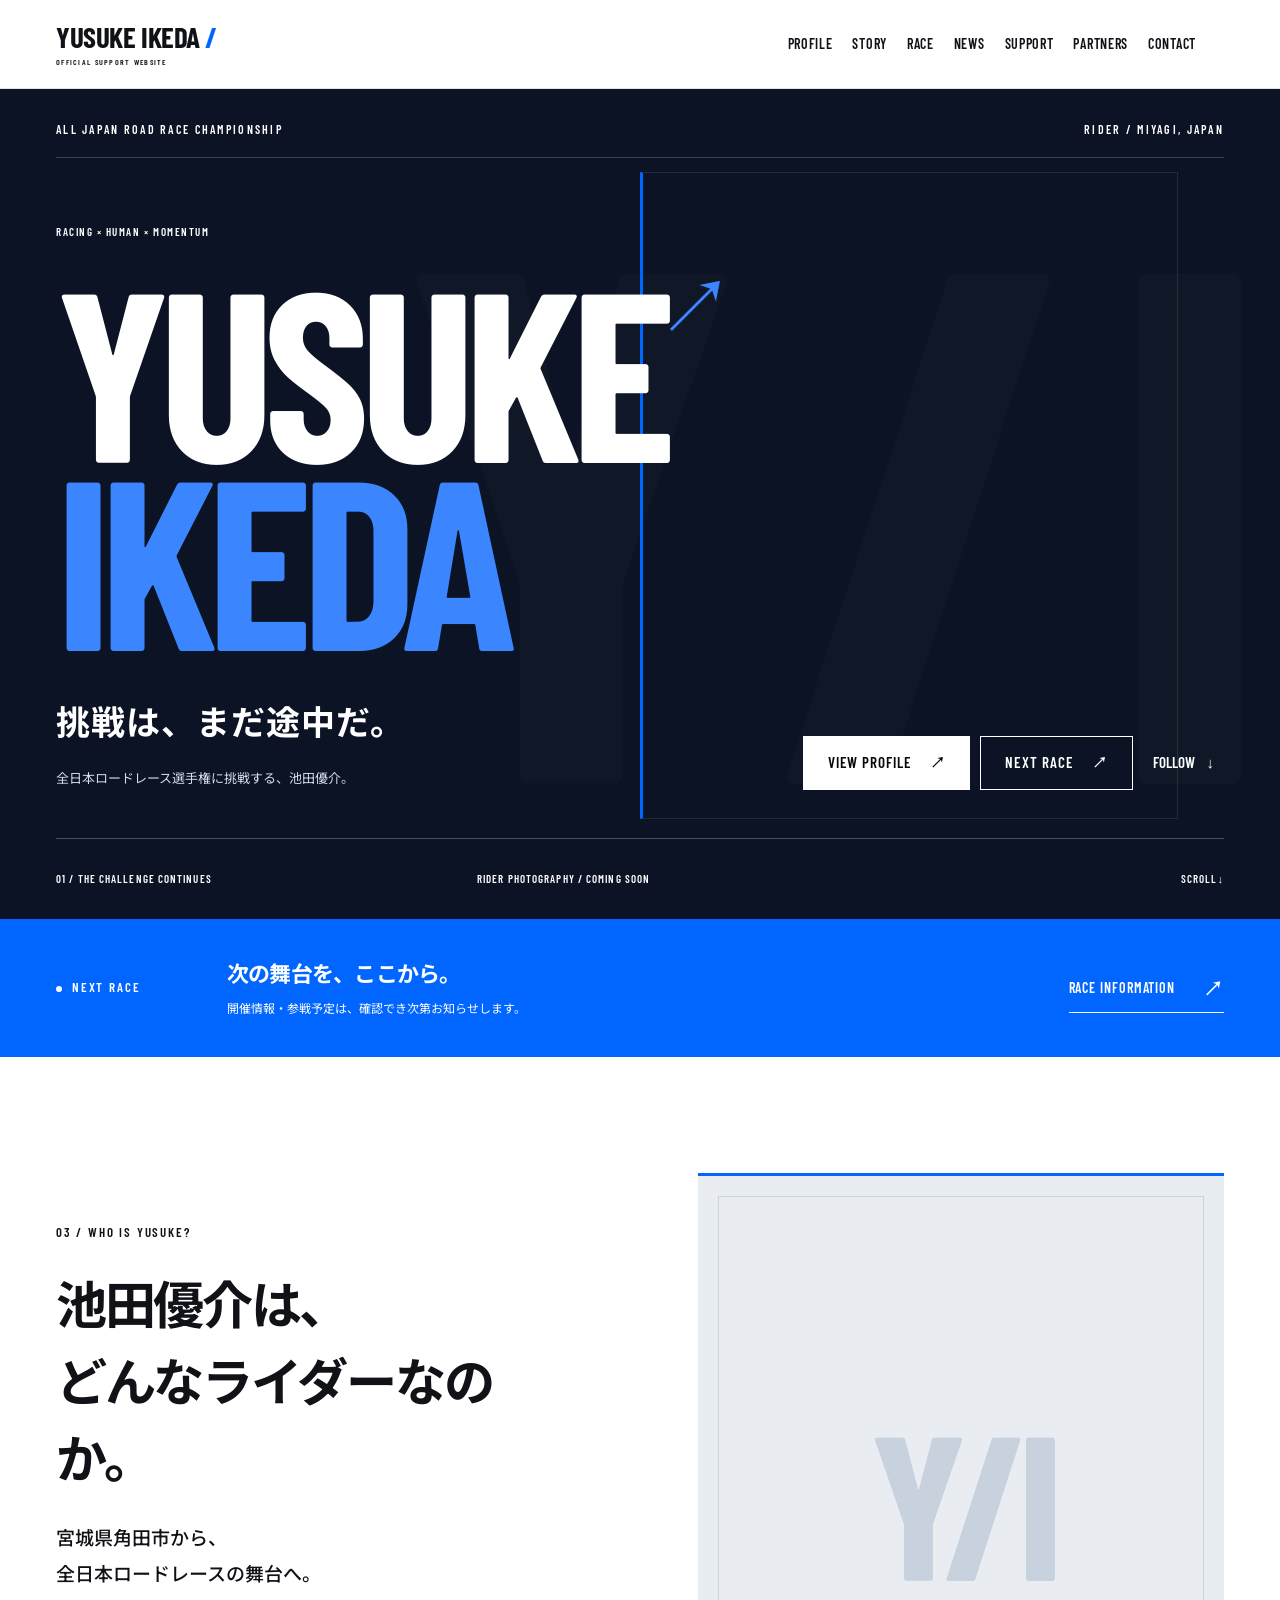
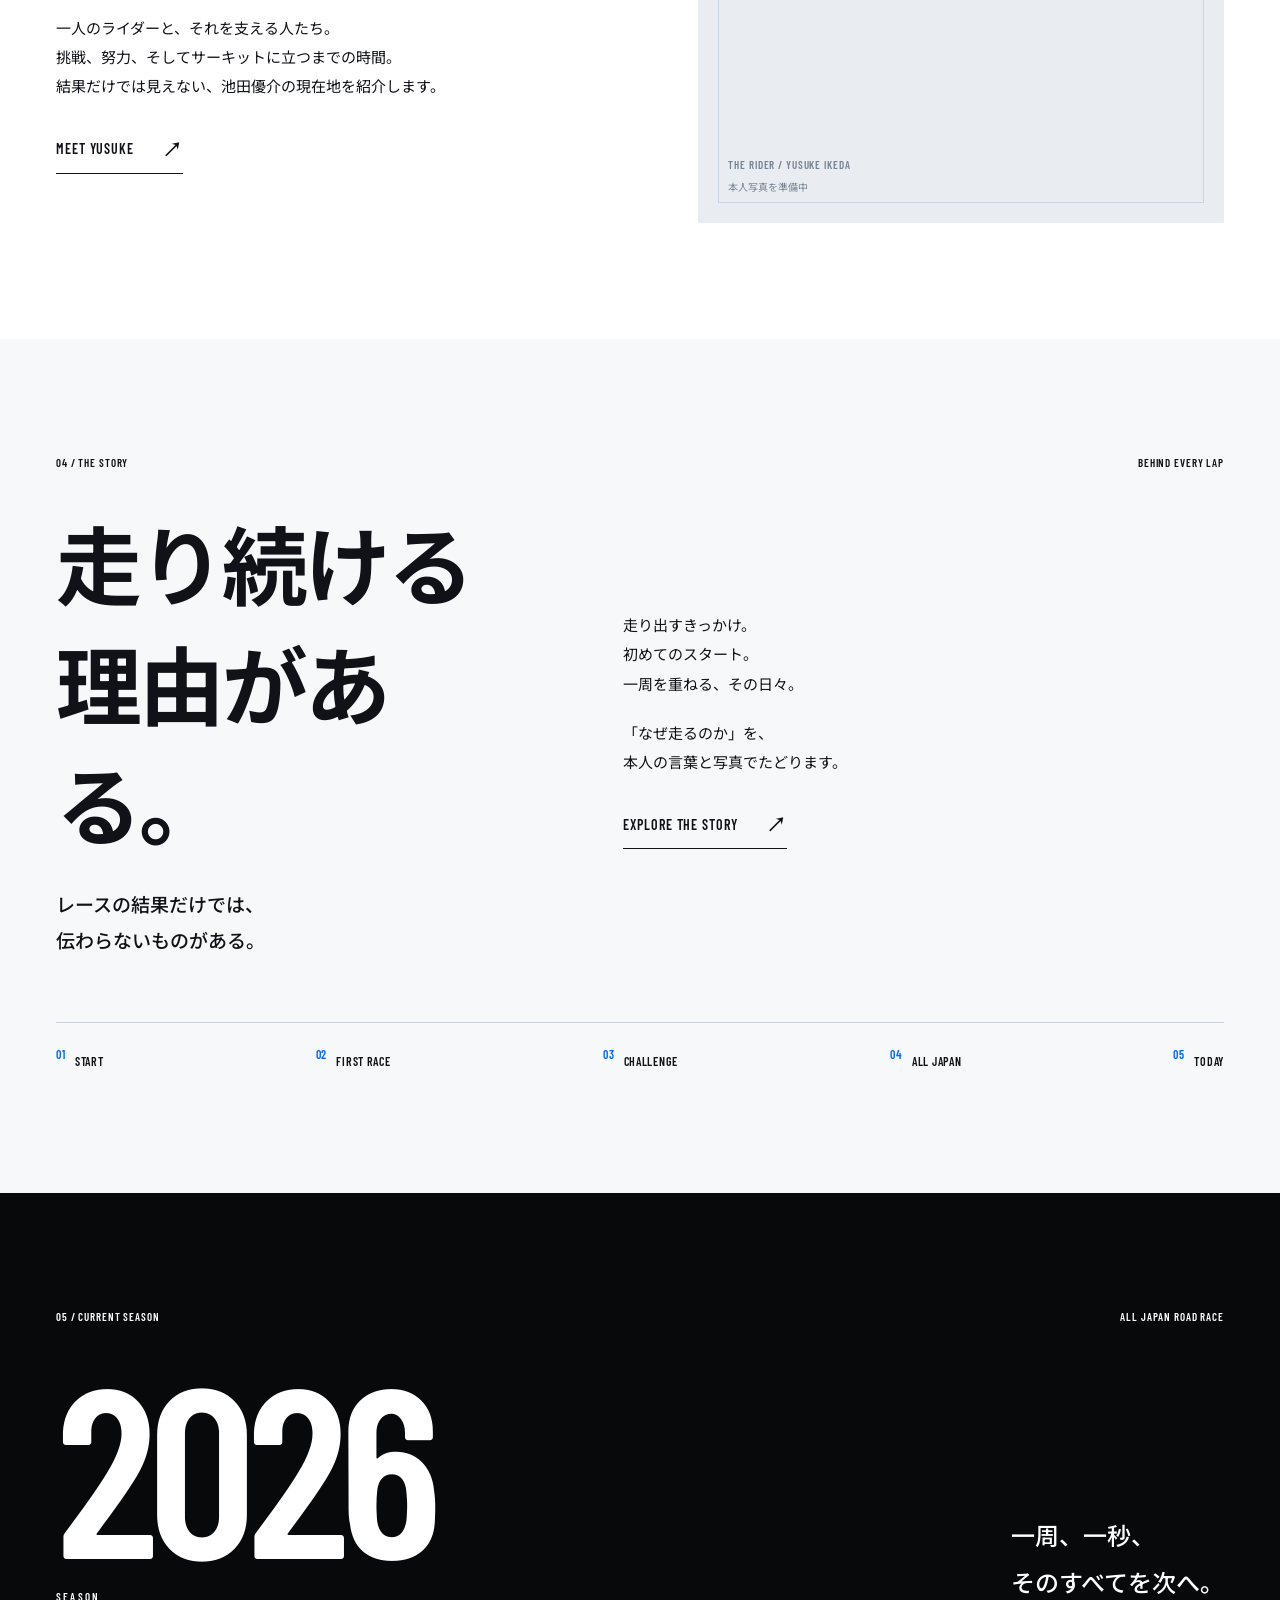
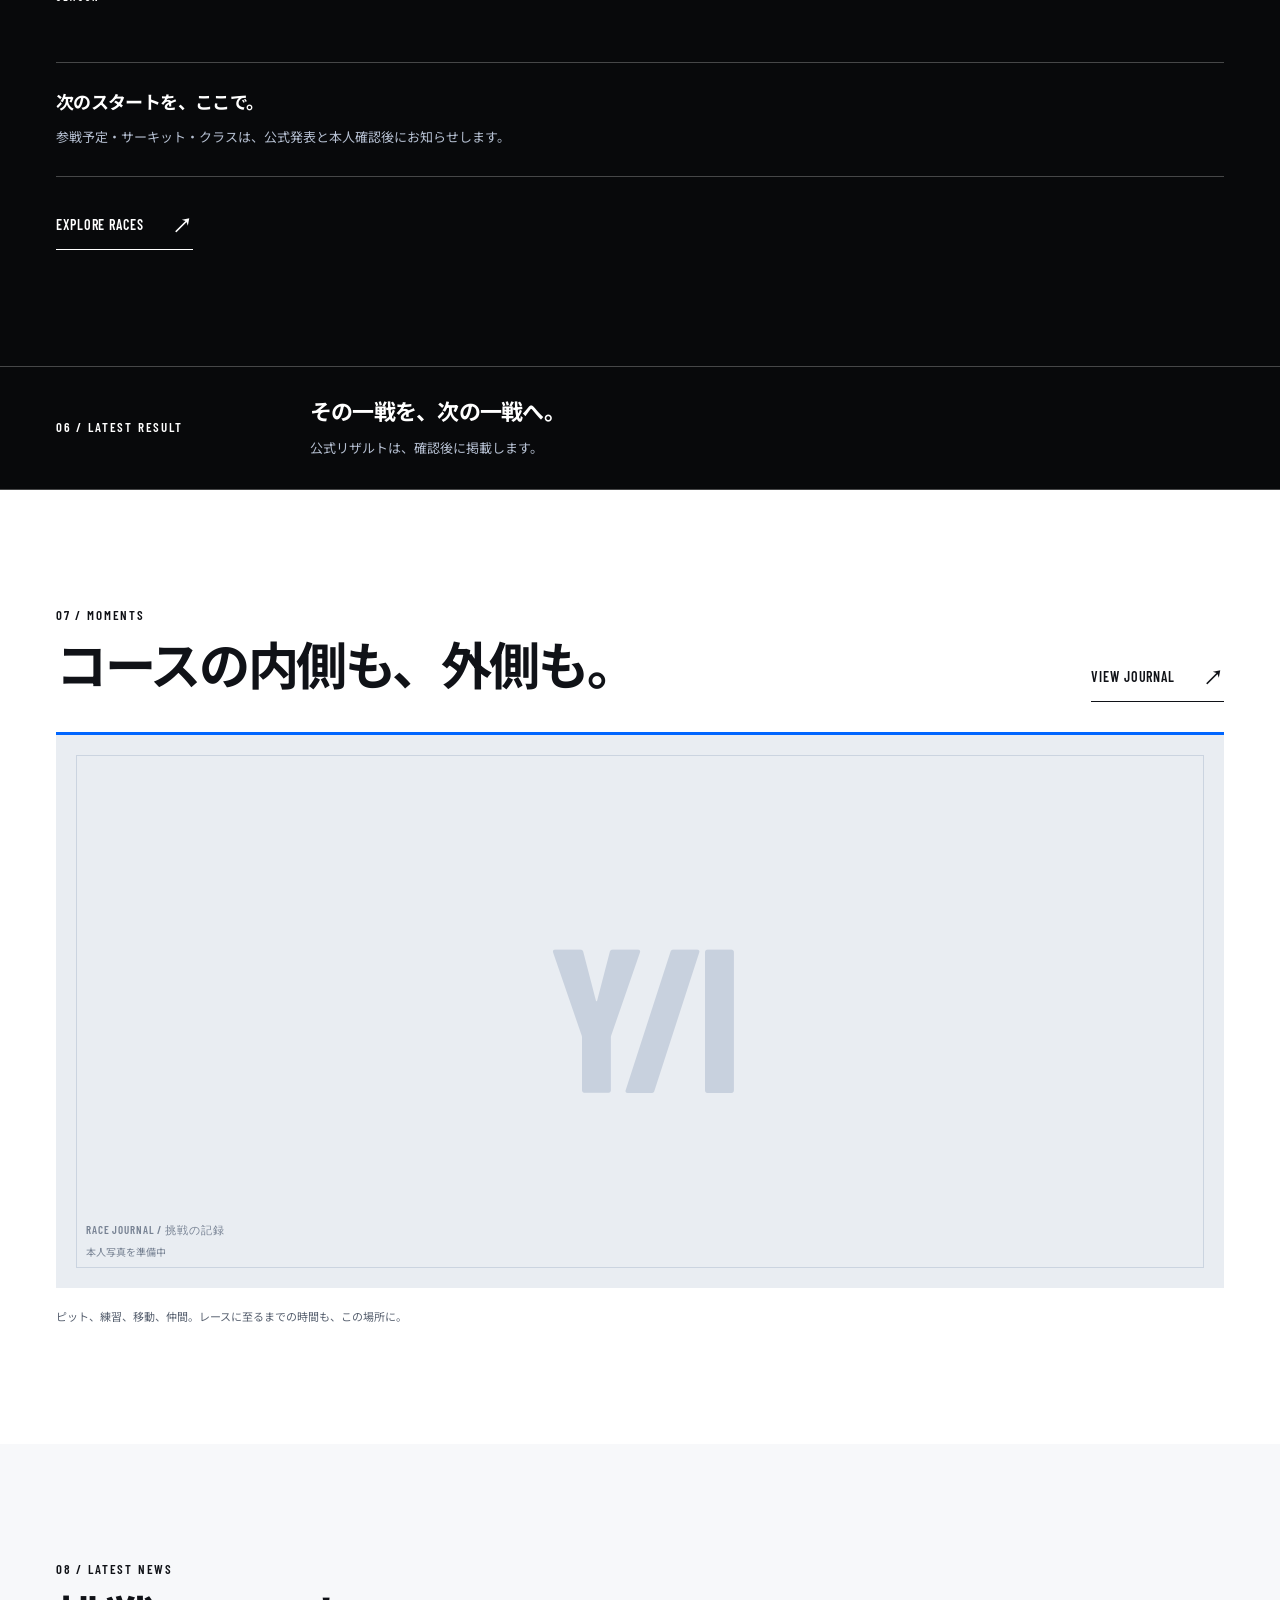
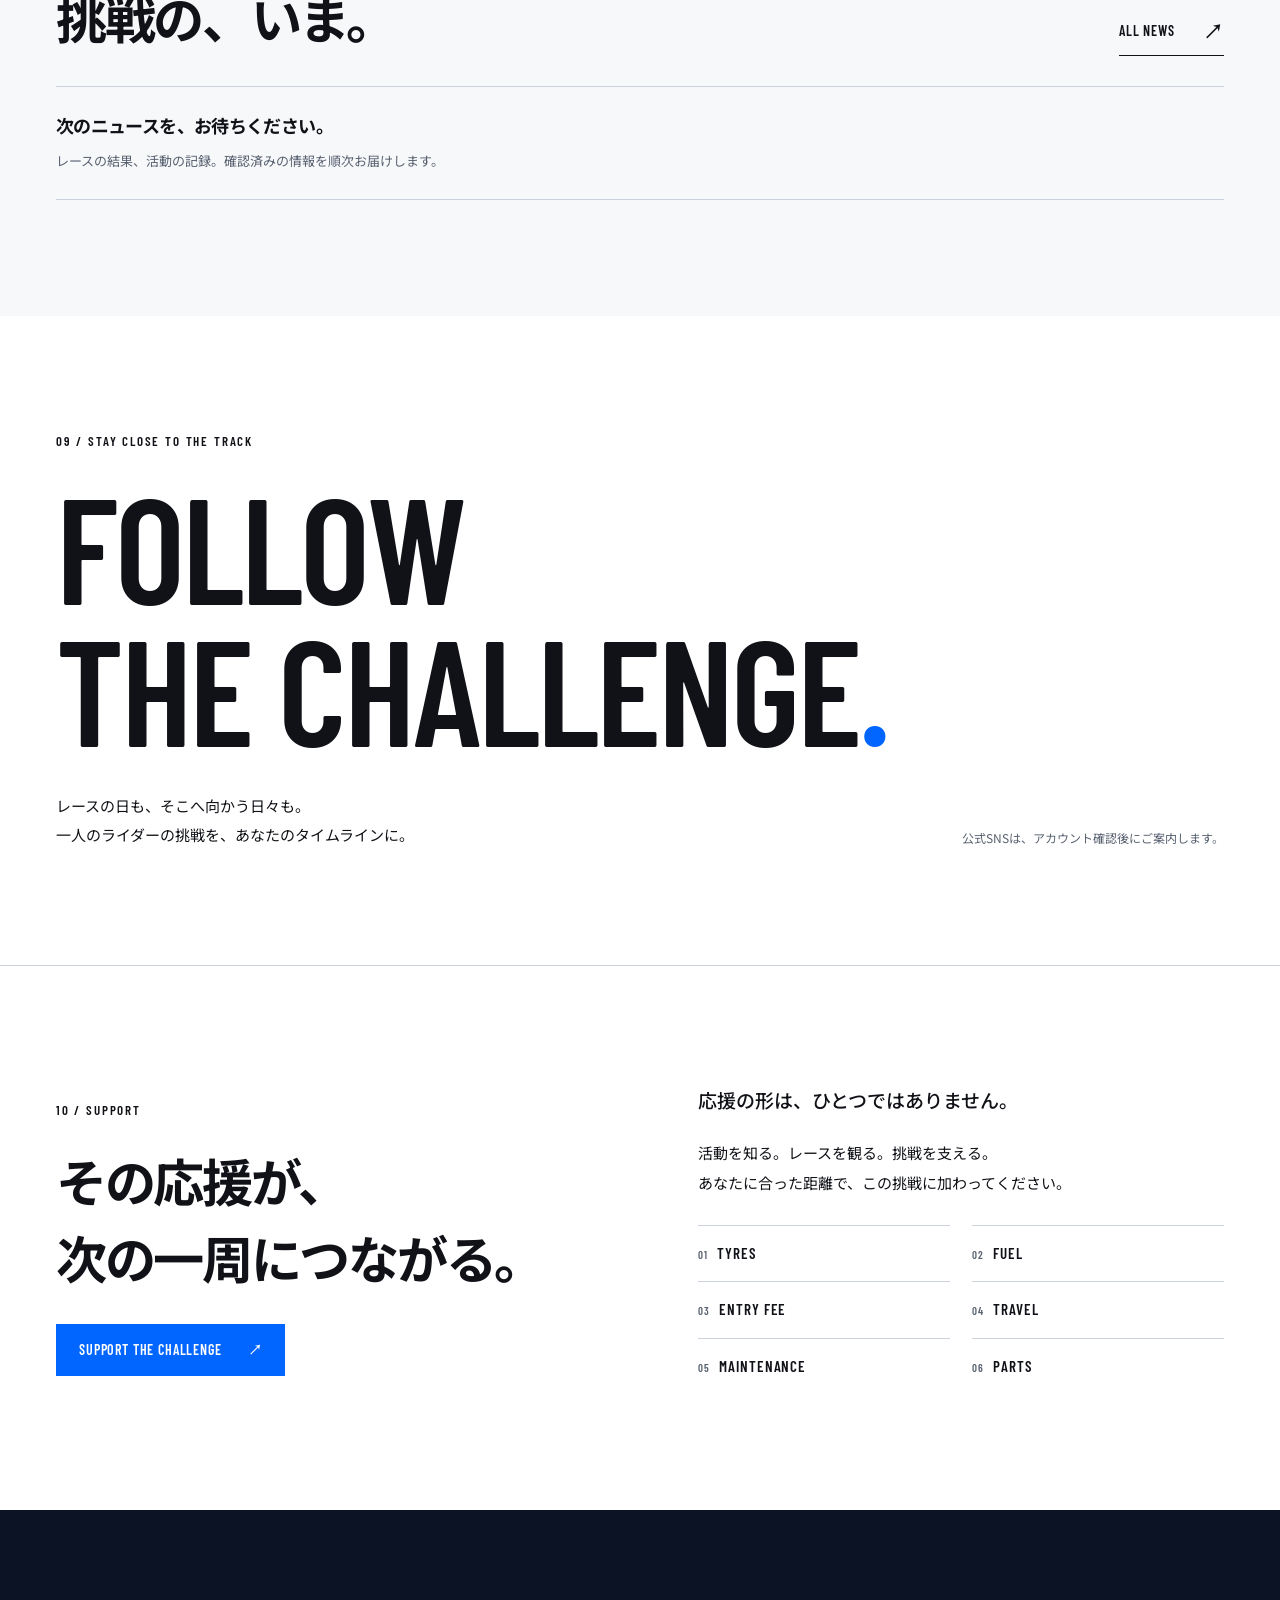
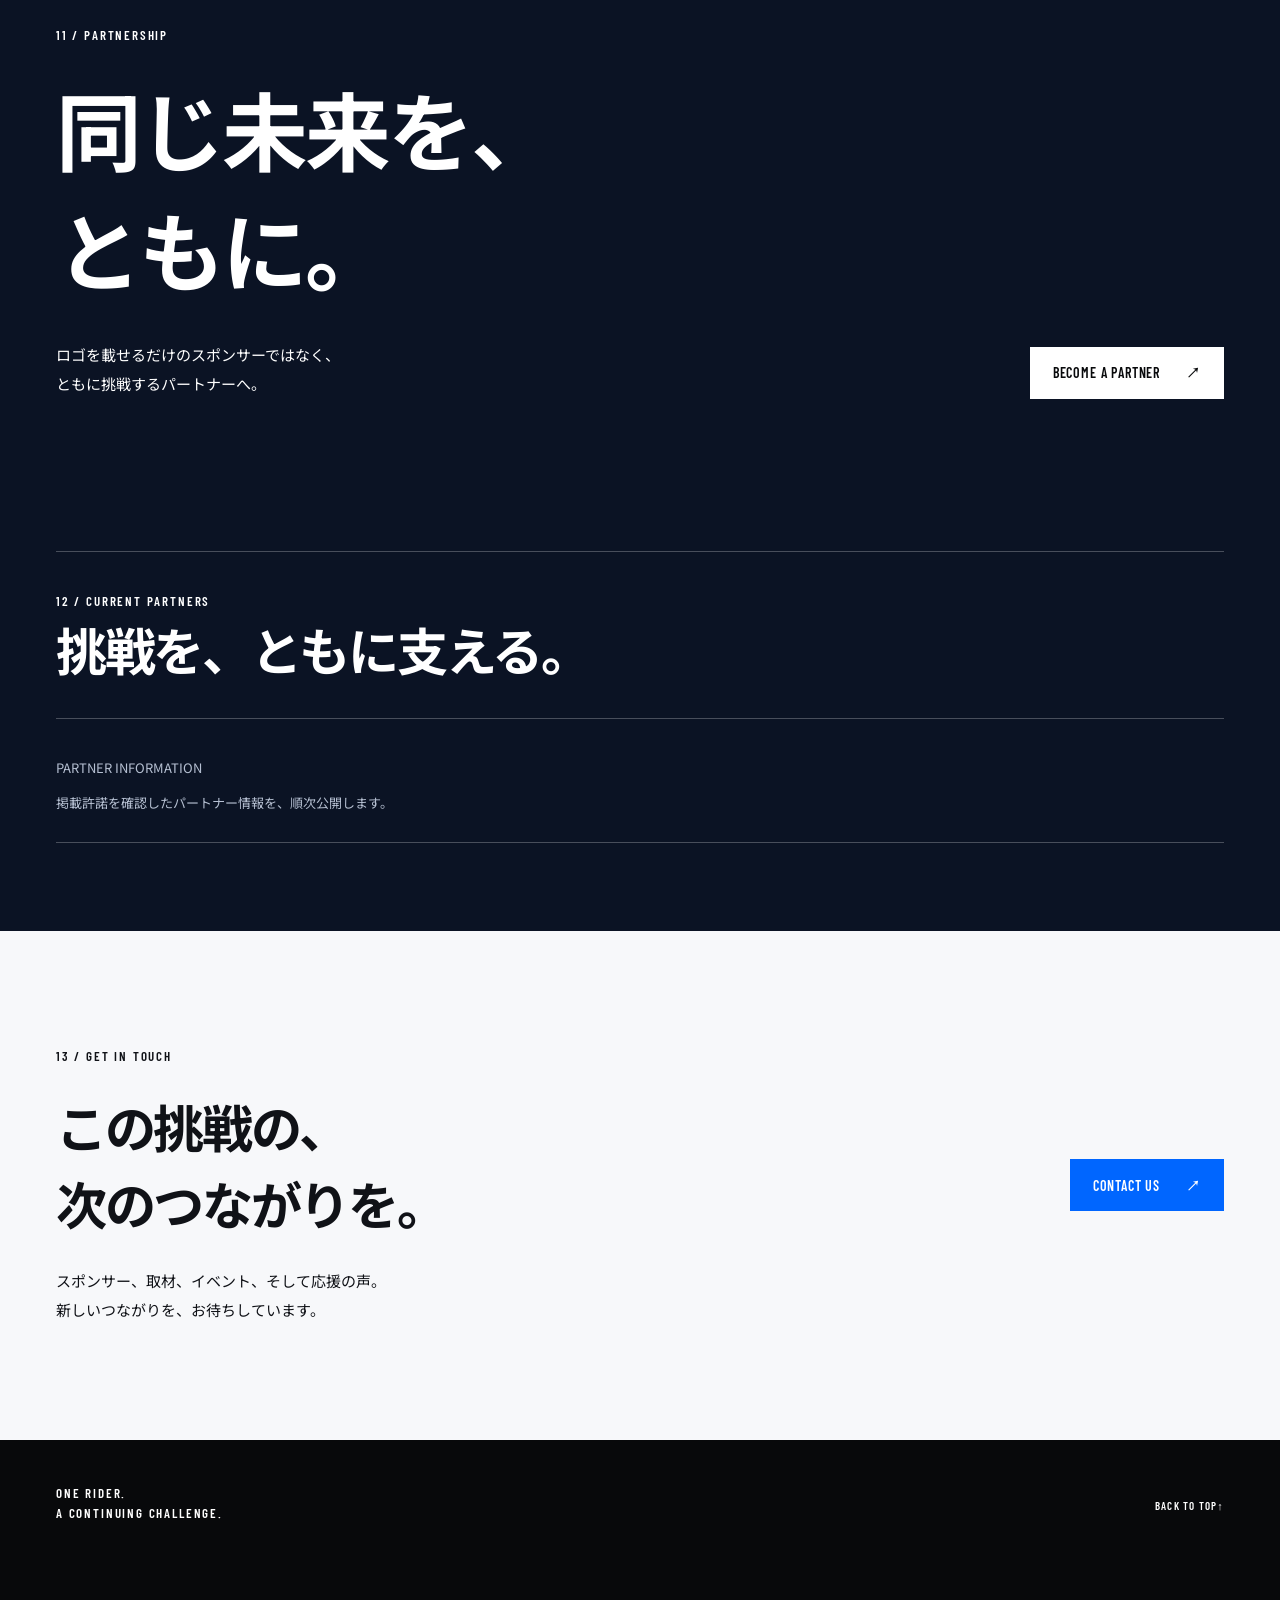
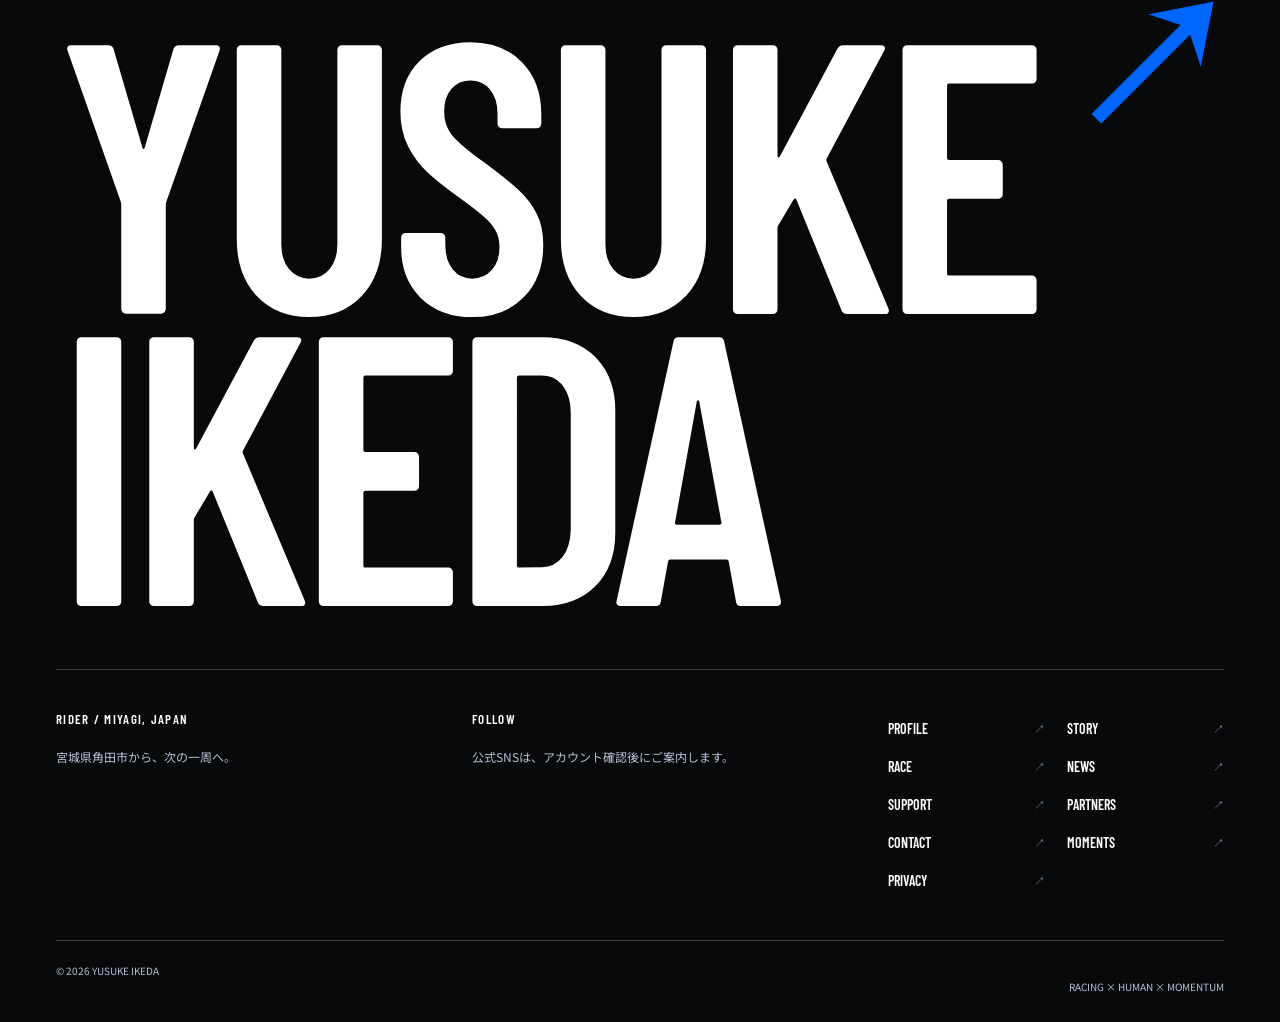
==== commit b675bebe: "Rebuild official support website" ====
--- a/index.html
+++ b/index.html
@@ -1,405 +1,517 @@
 <!doctype html>
-
 <html lang="ja">
   <head>
-    <meta charset="UTF-8" />
+    <meta charset="utf-8" />
     <meta name="viewport" content="width=device-width, initial-scale=1" />
     <meta
       http-equiv="Content-Security-Policy"
-      content="default-src 'none'; script-src 'self'; style-src 'self'; img-src 'self'; font-src 'self'; connect-src 'none'; object-src 'none'; base-uri 'none'; form-action 'none'; upgrade-insecure-requests"
+      content="default-src 'none'; script-src 'self' 'sha256-a6V5meAQcHcCMX7598J8I+P4k7t6ymmW0AuMRKUfSog='; style-src 'self'; img-src 'self'; font-src 'self'; connect-src 'self'; frame-src https://docs.google.com; object-src 'none'; base-uri 'none'; form-action 'none'"
     />
     <meta name="referrer" content="strict-origin-when-cross-origin" />
-    <title>池田優介 | 全日本ロードレーサー Official Support Website</title>
+    <meta name="theme-color" content="#0066ff" />
+
+    <title>池田優介 | Official Support Website</title>
     <meta
       name="description"
-      content="宮城県角田市出身、全日本ロードレース選手権に挑戦するロードレーサー池田優介。プロフィール、戦績、レース情報、スポンサー募集、個人の応援方法をご紹介します。"
+      content="全日本ロードレース選手権に挑戦する池田優介。プロフィール、レース情報、ニュース、個人支援・企業パートナーのご案内。"
     />
     <link rel="canonical" href="https://yusukeracing.github.io/" />
     <meta property="og:type" content="website" />
     <meta property="og:locale" content="ja_JP" />
     <meta property="og:site_name" content="YUSUKE IKEDA" />
-    <meta
-      property="og:title"
-      content="池田優介 | 全日本ロードレーサー Official Support Website"
-    />
+    <meta property="og:title" content="池田優介 | Official Support Website" />
     <meta
       property="og:description"
-      content="宮城県角田市出身、全日本ロードレース選手権に挑戦するロードレーサー池田優介。プロフィール、戦績、レース情報、スポンサー募集、個人の応援方法をご紹介します。"
+      content="全日本ロードレース選手権に挑戦する池田優介。プロフィール、レース情報、ニュース、個人支援・企業パートナーのご案内。"
     />
     <meta property="og:url" content="https://yusukeracing.github.io/" />
     <meta
       property="og:image"
-      content="https://yusukeracing.github.io/images/ogp.jpg"
+      content="https://yusukeracing.github.io/images/ogp.png"
     />
+    <meta property="og:image:width" content="1200" />
+    <meta property="og:image:height" content="630" />
     <meta
       property="og:image:alt"
-      content="YUSUKE IKEDA / ALL JAPAN ROAD RACE。背景はイメージビジュアルです。"
+      content="YUSUKE IKEDA — 挑戦は、まだ途中だ。"
     />
     <meta name="twitter:card" content="summary_large_image" />
-    <meta name="theme-color" content="#050505" />
-    <link rel="icon" type="image/svg+xml" href="assets/icons/favicon.svg" />
-    <link rel="stylesheet" href="css/fonts.css" />
-    <link rel="stylesheet" href="css/style.css" />
-    <script type="module" src="js/main.js"></script>
+    <link rel="icon" href="assets/icons/favicon.svg" type="image/svg+xml" />
+    <link rel="manifest" href="manifest.webmanifest" />
+    <link
+      rel="stylesheet"
+      href="css/fonts.css" integrity="sha384-M4FCCUMuwqMFpcg2qVveGREN0DG2mDney9oqWV2HavNT6iIV7Q2JhZehqtFm385J" crossorigin="anonymous">
+    <link
+      rel="stylesheet"
+      href="css/style.css" integrity="sha384-WNfUIK4I7iUoinzLm3R4uUtMIglf1hgsyBEQRDjJHtcSNhbGIQCCKJo7SyUWSXtl" crossorigin="anonymous">
+    <script type="application/ld+json" id="page-schema">
+      {
+        "@context": "https://schema.org",
+        "@graph": [
+          {
+            "@type": "WebSite",
+            "@id": "https://yusukeracing.github.io/#website",
+            "name": "YUSUKE IKEDA Official Support Website",
+            "url": "https://yusukeracing.github.io/",
+            "inLanguage": "ja"
+          },
+          {
+            "@type": "WebPage",
+            "@id": "https://yusukeracing.github.io/#webpage",
+            "name": "池田優介 | Official Support Website",
+            "url": "https://yusukeracing.github.io/",
+            "inLanguage": "ja",
+            "isPartOf": {
+              "@id": "https://yusukeracing.github.io/#website"
+            }
+          }
+        ]
+      }
+    </script>
+    <script
+      type="module"
+      src="js/main.js" integrity="sha384-cQ9y4y1orejxgtLsnfwsRut2rXqWlIi4MG6sSlUP4Z4KmhRB/ctcbtIbIeBwlf97" crossorigin="anonymous"></script>
   </head>
-
   <body data-page="index">
     <a class="skip-link" href="#main">本文へスキップ</a>
+    <!-- HEADER -->
     <header class="site-header">
-      <div class="header-inner">
-        <a class="brand" href="index.html"
-          ><span class="brand-symbol" aria-hidden="true">Y<span>/</span>I</span
-          ><span class="brand-type"
-            >YUSUKE IKEDA<small>OFFICIAL SUPPORT WEBSITE</small></span
-          ><span class="sr-only">ホーム</span></a
-        ><button
-          class="menu-toggle"
-          type="button"
-          aria-expanded="false"
-          aria-controls="primary-nav"
+      <div class="header-inner container">
+        <a class="brand" href="index.html" aria-label="YUSUKE IKEDA ホーム"
+          ><span class="brand-name"
+            >YUSUKE IKEDA<span class="brand-slash" aria-hidden="true"
+              >/</span
+            ></span
+          ><span class="brand-caption">OFFICIAL SUPPORT WEBSITE</span></a
         >
-          <span class="menu-lines" aria-hidden="true"></span
-          ><span class="menu-text">MENU</span>
-        </button>
         <nav
           class="primary-nav"
-          id="primary-nav"
+          id="site-nav"
           aria-label="メインナビゲーション"
         >
-          <a href="index.html" aria-current="page">HOME</a
-          ><a href="profile.html">PROFILE</a><a href="race.html">RACE</a
-          ><a href="sponsor.html">SPONSOR</a><a href="support.html">SUPPORT</a
-          ><a href="news.html">NEWS</a><a href="contact.html">CONTACT</a>
+          <a class="nav-link" href="profile.html"
+            >PROFILE<span aria-hidden="true">↗</span></a
+          ><a class="nav-link" href="story.html"
+            >STORY<span aria-hidden="true">↗</span></a
+          ><a class="nav-link" href="race.html"
+            >RACE<span aria-hidden="true">↗</span></a
+          ><a class="nav-link" href="news.html"
+            >NEWS<span aria-hidden="true">↗</span></a
+          ><a class="nav-link" href="support.html"
+            >SUPPORT<span aria-hidden="true">↗</span></a
+          ><a class="nav-link" href="sponsor.html"
+            >PARTNERS<span aria-hidden="true">↗</span></a
+          ><a class="nav-link" href="contact.html"
+            >CONTACT<span aria-hidden="true">↗</span></a
+          >
         </nav>
+        <div class="header-tools">
+          <div
+            class="social-links compact"
+            data-social
+            data-social-compact
+            aria-label="公式SNS"
+          ></div>
+          <button
+            class="menu-toggle"
+            type="button"
+            data-menu-toggle
+            aria-controls="site-nav"
+            aria-expanded="false"
+          >
+            <span>MENU</span
+            ><span class="menu-toggle-symbol" aria-hidden="true">＋</span>
+          </button>
+        </div>
       </div>
     </header>
-
-    <main id="main">
-      <!-- 01 / HERO -->
-
+    <main id="main" tabindex="-1">
+      <!-- HERO / CINEMATIC SLIDESHOW -->
+      <section class="hero" aria-labelledby="hero-name">
+        <div class="hero-media" data-hero-slides></div>
+        <div class="hero-fallback" aria-hidden="true">
+          <span class="hero-fallback-line"></span
+          ><span class="hero-fallback-monogram">Y/I</span>
+        </div>
+        <div class="hero-content container">
+          <div class="hero-kicker">
+            <p>ALL JAPAN ROAD RACE CHAMPIONSHIP</p>
+            <span>RIDER / MIYAGI, JAPAN</span>
+          </div>
+          <div class="hero-main">
+            <p class="eyebrow">RACING × HUMAN × MOMENTUM</p>
+            <h1 class="hero-name" id="hero-name">
+              YUSUKE<br /><span>IKEDA</span><sup aria-hidden="true">↗</sup>
+            </h1>
+            <div class="hero-bottom-copy">
+              <div>
+                <p class="hero-copy">挑戦は、まだ途中だ。</p>
+                <p class="hero-description">
+                  全日本ロードレース選手権に挑戦する、池田優介。
+                </p>
+              </div>
+              <div class="hero-actions">
+                <a class="button button--light" href="profile.html"
+                  >VIEW PROFILE<span aria-hidden="true">↗</span></a
+                ><a class="button button--outline" href="race.html"
+                  >NEXT RACE<span aria-hidden="true">↗</span></a
+                ><a class="hero-follow" href="#follow"
+                  >FOLLOW <span aria-hidden="true">↓</span></a
+                >
+              </div>
+            </div>
+          </div>
+          <div class="hero-bottom">
+            <span>01 / THE CHALLENGE CONTINUES</span
+            ><span class="hero-photo-status" data-slider-caption
+              >RIDER PHOTOGRAPHY / COMING SOON</span
+            >
+            <div class="slider-controls">
+              <span
+                class="slider-progress"
+                data-slider-progress
+                aria-hidden="true"
+              ></span
+              ><button
+                class="slider-toggle"
+                data-slider-toggle
+                type="button"
+                hidden
+              >
+                スライドを停止
+              </button>
+            </div>
+            <a href="#next-race">SCROLL <span aria-hidden="true">↓</span></a>
+          </div>
+        </div>
+      </section>
+      <!-- NEXT RACE / LIVE RACE BAR -->
       <section
-        class="hero"
-        aria-label="池田優介 全日本ロードレース選手権への挑戦"
+        class="next-race-bar theme-blue"
+        id="next-race"
+        aria-labelledby="next-race-label"
       >
-        <div class="hero-slides" data-slideshow>
-          <img
-            class="hero-slide is-active"
-            src="images/hero/racing.webp"
-            width="1672"
-            height="941"
-            fetchpriority="high"
-            alt="青いレーシングマシンでコーナーを走る架空のライダーのイメージ"
-          />
-        </div>
-
-        <div class="hero-shade"></div>
-
-        <div class="hero-content container">
-          <p class="eyebrow hero-eyebrow">
-            <span class="live-dot"></span> ALL JAPAN ROAD RACE CHAMPIONSHIP
+        <div class="container next-race-inner">
+          <p class="eyebrow" id="next-race-label">
+            <span class="status-dot" aria-hidden="true"></span>NEXT RACE
           </p>
-          <h1 class="hero-title display">
-            YUSUKE<br /><span>IKEDA</span
-            ><span class="hero-name">池田 優介 / ROAD RACE RIDER</span>
-          </h1>
-          <p class="hero-copy">速さの、その先へ。</p>
-          <p class="hero-description">
-            一周、一秒、そのすべてを次の挑戦へ。<br />全日本ロードレース選手権に挑む、池田優介。
-          </p>
-          <div class="hero-actions">
-            <a class="button button-primary" href="profile.html"
-              ><span>PROFILE</span><span aria-hidden="true">↗</span></a
-            ><a class="button button-outline" href="race.html"
-              ><span>RACE</span><span aria-hidden="true">↗</span></a
-            ><a class="button button-outline" href="support.html"
-              ><span>SUPPORT</span><span aria-hidden="true">↗</span></a
-            >
-          </div>
-        </div>
-
-        <div class="hero-bottom container">
-          <a class="scroll-cue" href="#introduction"
-            ><span class="scroll-line"></span> SCROLL TO EXPLORE</a
+          <div class="next-race-content" data-next-race>
+            <h2>次の舞台を、ここから。</h2>
+            <p>開催情報・参戦予定は、確認でき次第お知らせします。</p>
+          </div>
+          <div class="countdown" data-countdown hidden></div>
+          <a class="text-link" href="race.html"
+            >RACE INFORMATION<span aria-hidden="true">↗</span></a
           >
-          <div class="slideshow-controls">
-            <span class="slide-count" data-slide-count>01 / 02</span>
-            <div data-slide-buttons></div>
-            <button
-              class="slide-pause"
-              type="button"
-              data-slide-pause
-              aria-label="写真の自動切替を一時停止"
-            >
-              Ⅱ
-            </button>
-          </div>
-        </div>
-        <p class="image-disclaimer" data-image-caption>
-          イメージビジュアル / 本人写真ではありません
-        </p>
-      </section>
-
-      <div class="season-strip">
-        <div class="container">
-          <span><i class="live-dot"></i> THE CHALLENGE CONTINUES</span
-          ><span
-            >宮城県角田市 <b aria-hidden="true">／</b> ALL JAPAN ROAD RACE</span
-          ><a href="race.html"
-            >SEASON & RESULTS <span aria-hidden="true">↗</span></a
-          >
-        </div>
-      </div>
-
-      <!-- 02 / INTRODUCTION -->
-      <section class="section introduction" id="introduction">
+        </div>
+      </section>
+      <!-- PROFILE / WHO IS YUSUKE -->
+      <section class="section theme-white profile-feature">
         <div class="container split">
-          <div class="intro-visual reveal">
-            <img
-              src="images/hero/pit.webp"
-              loading="lazy"
-              width="1672"
-              height="941"
-              alt="ピットに置かれたレーシングマシンのイメージ"
-            />
-            <div class="photo-label">
-              BEHIND THE CHALLENGE <span>イメージビジュアル</span>
-            </div>
-            <span class="visual-number" aria-hidden="true">01</span>
-          </div>
-
-          <div class="reveal">
-            <p class="eyebrow">01 / INTRODUCTION</p>
-            <h2 class="display">
-              WHO IS<br />YUSUKE IKEDA<span class="title-dot">?</span>
-            </h2>
-            <p class="jp-heading">宮城県角田市から、<br />全日本の舞台へ。</p>
-            <p class="body-copy">
-              ロードレーサー、池田優介。<br />ST150、JP250、そしてST600。<br />カテゴリーを越えて経験を重ね、<br />今、全日本ロードレース選手権に挑んでいます。
-            </p>
-            <a class="button button-outline" href="profile.html"
-              ><span>池田優介を知る</span><span aria-hidden="true">↗</span></a
-            >
-          </div>
-        </div>
-      </section>
-
-      <!-- 03 / STORY -->
-      <section class="story section">
-        <div class="container story-inner reveal">
-          <p class="eyebrow">02 / THE STORY</p>
-          <h2 class="display">
-            EVERY LAP.<br />A STEP FORWARD<span class="title-dot">.</span>
-          </h2>
-          <div class="story-copy">
-            <h3>挑戦は、まだ途中だ。</h3>
-            <p>
-              2021年、SUGO ST150でクラスチャンピオン。<br />2025年、筑波とSUGOのST600で年間ランキング1位。
+          <div class="profile-copy">
+            <div class="section-heading">
+              <p class="eyebrow"><span>03</span> / WHO IS YUSUKE?</p>
+              <h2 class="section-title">
+                池田優介は、<br />どんなライダーなのか。
+              </h2>
+            </div>
+            <p class="lead">
+              宮城県角田市から、<br />全日本ロードレースの舞台へ。
             </p>
             <p>
-              積み重ねてきた経験を、全日本の舞台へ。<br />結果の先にある準備も、一周にかける思いも。<br />その歩みを、これからも届けていきます。
+              一人のライダーと、それを支える人たち。<br />挑戦、努力、そしてサーキットに立つまでの時間。<br />結果だけでは見えない、池田優介の現在地を紹介します。
             </p>
-            <a class="text-link" href="profile.html#career"
-              >これまでの歩みを見る <span aria-hidden="true">↗</span></a
-            >
-          </div>
-        </div>
-        <span class="ghost-word" aria-hidden="true">CHALLENGE</span>
-      </section>
-
-      <!-- 04 / RACE -->
-      <section class="section">
-        <div class="container">
-          <div class="section-heading">
+            <a class="text-link" href="profile.html"
+              >MEET YUSUKE<span aria-hidden="true">↗</span></a
+            >
+          </div>
+          <div data-photo="profile" data-profile-photo>
+            <figure class="photo-placeholder photo-placeholder--portrait">
+              <span class="photo-placeholder-mark" aria-hidden="true"
+                >Y<span>/</span>I</span
+              >
+              <figcaption class="photo-placeholder-caption">
+                <span>THE RIDER / YUSUKE IKEDA</span
+                ><small>本人写真を準備中</small>
+              </figcaption>
+            </figure>
+          </div>
+        </div>
+      </section>
+      <!-- THE STORY / WHY HE RACES -->
+      <section class="section theme-off story-feature">
+        <div class="container">
+          <div class="section-topline">
+            <p class="eyebrow"><span>04</span> / THE STORY</p>
+            <span class="micro-label">BEHIND EVERY LAP</span>
+          </div>
+          <div class="split split--wide">
             <div>
-              <p class="eyebrow">03 / RACE SCHEDULE & RESULTS</p>
-              <h2 class="display">RACE</h2>
-            </div>
-            <a class="button button-outline" href="race.html"
-              ><span>VIEW ALL RACES</span><span aria-hidden="true">↗</span></a
-            >
-          </div>
-
-          <div class="next-race reveal" data-next-race>
-            <div>
-              <p class="eyebrow">NEXT RACE</p>
-              <span class="next-date display" data-next-date
-                >TO BE ANNOUNCED</span
+              <h2 class="display-title">走り続ける<br />理由がある。</h2>
+              <p class="lead">
+                レースの結果だけでは、<br />伝わらないものがある。
+              </p>
+            </div>
+            <div class="story-side">
+              <p>
+                走り出すきっかけ。<br />初めてのスタート。<br />一周を重ねる、その日々。
+              </p>
+              <p>「なぜ走るのか」を、<br />本人の言葉と写真でたどります。</p>
+              <a class="text-link" href="story.html"
+                >EXPLORE THE STORY<span aria-hidden="true">↗</span></a
               >
             </div>
-
-            <div>
-              <span class="status"
-                ><i></i> 全日本ロードレース選手権 挑戦中</span
+          </div>
+          <ol class="story-timeline">
+            <li><span>01</span>START</li>
+            <li><span>02</span>FIRST RACE</li>
+            <li><span>03</span>CHALLENGE</li>
+            <li><span>04</span>ALL JAPAN</li>
+            <li><span>05</span>TODAY</li>
+          </ol>
+        </div>
+      </section>
+      <!-- CURRENT SEASON -->
+      <section class="section theme-dark season-section">
+        <div class="container">
+          <div class="section-topline">
+            <p class="eyebrow"><span>05</span> / CURRENT SEASON</p>
+            <span class="micro-label">ALL JAPAN ROAD RACE</span>
+          </div>
+          <div class="season-header">
+            <h2 class="season-year">
+              <span data-season>2026</span><small>SEASON</small>
+            </h2>
+            <p class="season-copy">一周、一秒、<br />そのすべてを次へ。</p>
+          </div>
+          <div class="race-list" data-races data-limit="3">
+            <div class="notice">
+              <p class="notice-title">
+                2026シーズンの参戦情報を確認しています。
+              </p>
+              <p>
+                出場予定が確定したラウンドから、開催日・サーキット・観戦情報を掲載します。
+              </p>
+            </div>
+          </div>
+          <div class="season-link">
+            <a class="text-link" href="race.html"
+              >EXPLORE RACES<span aria-hidden="true">↗</span></a
+            >
+          </div>
+        </div>
+      </section>
+      <!-- LATEST RESULT -->
+      <section class="latest-result theme-dark">
+        <div class="container latest-result-inner">
+          <p class="eyebrow"><span>06</span> / LATEST RESULT</p>
+          <div data-latest-result>
+            <h2>その一戦を、次の一戦へ。</h2>
+            <p>公式リザルトは、確認後に掲載します。</p>
+          </div>
+        </div>
+      </section>
+      <!-- PHOTO / MOMENTS -->
+      <section class="section theme-white">
+        <div class="container">
+          <div class="section-topline">
+            <div class="section-heading">
+              <p class="eyebrow"><span>07</span> / MOMENTS</p>
+              <h2 class="section-title">コースの内側も、外側も。</h2>
+            </div>
+            <a class="text-link" href="gallery.html"
+              >VIEW JOURNAL<span aria-hidden="true">↗</span></a
+            >
+          </div>
+          <div class="moments-grid" data-moments data-limit="3">
+            <figure class="photo-placeholder photo-placeholder--wide">
+              <span class="photo-placeholder-mark" aria-hidden="true"
+                >Y<span>/</span>I</span
               >
-              <h3 data-next-circuit>次の挑戦は、ここから。</h3>
-              <p data-next-detail>
-                次戦の日程・サーキットは、確定次第お知らせします。
+              <figcaption class="photo-placeholder-caption">
+                <span>RACE JOURNAL / 挑戦の記録</span
+                ><small>本人写真を準備中</small>
+              </figcaption>
+            </figure>
+          </div>
+          <p class="caption-note">
+            ピット、練習、移動、仲間。レースに至るまでの時間も、この場所に。
+          </p>
+        </div>
+      </section>
+      <!-- NEWS -->
+      <section class="section theme-off">
+        <div class="container">
+          <div class="section-topline">
+            <div class="section-heading">
+              <p class="eyebrow"><span>08</span> / LATEST NEWS</p>
+              <h2 class="section-title">挑戦の、いま。</h2>
+            </div>
+            <a class="text-link" href="news.html"
+              >ALL NEWS<span aria-hidden="true">↗</span></a
+            >
+          </div>
+          <div class="news-list" data-news data-limit="3">
+            <div class="notice">
+              <p class="notice-title">新しいお知らせを、お待ちください。</p>
+              <p>
+                レース、結果、日々の活動。確認した情報を、ここからお伝えします。
               </p>
-              <p class="countdown" data-countdown hidden></p>
-            </div>
-            <a class="button button-outline" href="race.html"
-              ><span>レース情報を見る</span
-              ><span aria-hidden="true">↗</span></a
-            >
-          </div>
-
-          <div class="race-highlights">
-            <article class="result-highlight reveal">
-              <p class="eyebrow">2025 / TSUKUBA</p>
-              <div class="result-rank display">01<span>ST</span></div>
-              <h3>筑波ロードレース選手権</h3>
-              <p>ST600（NAT） / 年間ランキング1位</p>
-            </article>
-
-            <article class="result-highlight reveal">
-              <p class="eyebrow">2025 / SUGO</p>
-              <div class="result-rank display">01<span>ST</span></div>
-              <h3>SUGOロードレース選手権</h3>
-              <p>ST600（NAT） / 年間ランキング1位</p>
-            </article>
-
-            <article class="result-highlight highlight-blue reveal">
-              <p class="eyebrow">THE NEXT CHAPTER</p>
-              <div class="display chapter-label">ALL<br />JAPAN.</div>
-              <h3>全日本ロードレース選手権</h3>
-              <p>積み重ねた経験を、次の舞台へ。</p>
-            </article>
-          </div>
-        </div>
-      </section>
-
-      <!-- 05 / NEWS -->
-      <section class="section news-section">
-        <div class="container">
-          <div class="section-heading">
-            <div>
-              <p class="eyebrow">04 / 活動の現在地</p>
-              <h2 class="display">LATEST NEWS</h2>
-            </div>
-            <a class="button button-outline" href="news.html"
-              ><span>ALL NEWS</span><span aria-hidden="true">↗</span></a
-            >
-          </div>
-
-          <div class="news-grid" data-home-news>
-            <a class="news-placeholder reveal" href="news.html?category=race"
-              ><span class="news-art race-art" aria-hidden="true"
-                >RACE<br />REPORT<span>01 / ON THE TRACK</span></span
-              ><span class="news-tag">RACE REPORT</span>
-              <h3>レースの一周、その先を伝える。</h3>
-              <p>レース結果・レポートは公開準備中。</p>
-              <span class="text-link">レースレポートへ ↗</span></a
-            ><a
-              class="news-placeholder reveal"
-              href="news.html?category=activity"
-              ><span class="news-art activity-art" aria-hidden="true"
-                >BEHIND<br />THE RACE<span>02 / OFF THE TRACK</span></span
-              ><span class="news-tag">ACTIVITY</span>
-              <h3>サーキットの外にも、挑戦がある。</h3>
-              <p>日々の活動報告は公開準備中。</p>
-              <span class="text-link">活動報告へ ↗</span></a
-            ><a
-              class="news-placeholder reveal"
-              href="news.html?category=sponsor"
-              ><span class="news-art partner-art" aria-hidden="true"
-                >TOGETHER.<span>03 / OUR PARTNERS</span></span
-              ><span class="news-tag">PARTNERS</span>
-              <h3>ともに走る、パートナーと。</h3>
-              <p>スポンサー情報は公開準備中。</p>
-              <span class="text-link">パートナーの情報へ ↗</span></a
-            >
-          </div>
-        </div>
-      </section>
-
-      <!-- 06 / SOCIAL -->
-      <section class="social-section">
-        <div class="container social-inner">
+            </div>
+          </div>
+        </div>
+      </section>
+      <!-- FOLLOW -->
+      <section class="section theme-white follow-section" id="follow">
+        <div class="container">
+          <p class="eyebrow">09 / STAY CLOSE TO THE TRACK</p>
+          <h2 class="display-title display-title--latin">
+            FOLLOW<br />THE CHALLENGE<span class="accent-dot">.</span>
+          </h2>
+          <div class="follow-bottom">
+            <p>
+              レースの日も、そこへ向かう日々も。<br />一人のライダーの挑戦を、あなたのタイムラインに。
+            </p>
+            <div class="social-links" data-social aria-label="公式SNS"></div>
+          </div>
+        </div>
+      </section>
+      <!-- SUPPORT -->
+      <section class="section theme-white support-section">
+        <div class="container split">
           <div>
-            <p class="eyebrow">ON & OFF THE TRACK</p>
-            <h2 class="display">FOLLOW THE JOURNEY.</h2>
-            <p>サーキットの熱も、日々の挑戦も。</p>
-          </div>
-
-          <div class="social-links" data-social-links></div>
-        </div>
-      </section>
-
-      <!-- 07 / SUPPORT -->
-      <section class="section support-section">
-        <div class="container split">
-          <div class="reveal">
-            <p class="eyebrow">05 / SUPPORT THE CHALLENGE</p>
-            <h2 class="display">
-              YOUR SUPPORT.<br />OUR NEXT LAP<span class="title-dot">.</span>
-            </h2>
-          </div>
-
-          <div class="reveal">
-            <h3 class="jp-heading">その応援が、<br />次の一周につながる。</h3>
-            <p class="body-copy">
-              SNSで見守る。サーキットで声をかける。<br />活動を支える。応援の形は、ひとつではありません。<br />あなたに合った方法で、この挑戦に加わってください。
+            <div class="section-heading">
+              <p class="eyebrow"><span>10</span> / SUPPORT</p>
+              <h2 class="section-title">
+                その応援が、<br />次の一周につながる。
+              </h2>
+            </div>
+            <a class="button button--primary" href="support.html"
+              >SUPPORT THE CHALLENGE<span aria-hidden="true">↗</span></a
+            >
+          </div>
+          <div>
+            <p class="lead">応援の形は、ひとつではありません。</p>
+            <p>
+              活動を知る。レースを観る。挑戦を支える。<br />あなたに合った距離で、この挑戦に加わってください。
             </p>
-            <a class="button button-primary" href="support.html"
-              ><span>個人で応援する</span><span aria-hidden="true">↗</span></a
-            >
-          </div>
-        </div>
-      </section>
-
-      <!-- 08 / SPONSOR -->
-      <section class="section sponsor-section">
-        <div class="container sponsor-inner reveal">
+            <ul class="support-uses">
+              <li><span>01</span>TYRES</li>
+              <li><span>02</span>FUEL</li>
+              <li><span>03</span>ENTRY FEE</li>
+              <li><span>04</span>TRAVEL</li>
+              <li><span>05</span>MAINTENANCE</li>
+              <li><span>06</span>PARTS</li>
+            </ul>
+          </div>
+        </div>
+      </section>
+      <!-- PARTNERSHIP -->
+      <section class="section theme-navy partner-section">
+        <div class="container">
+          <p class="eyebrow">11 / PARTNERSHIP</p>
+          <h2 class="display-title">同じ未来を、<br />ともに。</h2>
+          <div class="partner-bottom">
+            <p>
+              ロゴを載せるだけのスポンサーではなく、<br />ともに挑戦するパートナーへ。
+            </p>
+            <a class="button button--light" href="sponsor.html"
+              >BECOME A PARTNER<span aria-hidden="true">↗</span></a
+            >
+          </div>
+        </div>
+      </section>
+      <!-- SPONSORS -->
+      <section class="section section--compact theme-navy">
+        <div class="container">
+          <div class="section-topline">
+            <div class="section-heading">
+              <p class="eyebrow"><span>12</span> / CURRENT PARTNERS</p>
+              <h2 class="section-title">挑戦を、ともに支える。</h2>
+            </div>
+          </div>
+          <div class="partners-list" data-partners>
+            <div class="notice">
+              <p class="notice-title">PARTNER INFORMATION</p>
+              <p>掲載許諾を確認したパートナー情報を、順次公開します。</p>
+            </div>
+          </div>
+        </div>
+      </section>
+      <!-- CONTACT -->
+      <section class="section theme-off contact-band">
+        <div class="container contact-band-inner">
           <div>
-            <p class="eyebrow">06 / BECOME A PARTNER</p>
-            <h2 class="display">LET’S MOVE<br />FORWARD. TOGETHER.</h2>
-            <p>ともに挑戦する、企業パートナーを募集しています。</p>
-          </div>
-
-          <div class="sponsor-actions">
-            <a class="button button-outline" href="sponsor.html"
-              ><span>スポンサーについて</span
-              ><span aria-hidden="true">↗</span></a
-            ><a class="button button-primary" href="contact.html?type=sponsor"
-              ><span>スポンサーのお問い合わせ</span
-              ><span aria-hidden="true">↗</span></a
-            >
-          </div>
+            <div class="section-heading">
+              <p class="eyebrow"><span>13</span> / GET IN TOUCH</p>
+              <h2 class="section-title">この挑戦の、<br />次のつながりを。</h2>
+            </div>
+            <p>
+              スポンサー、取材、イベント、そして応援の声。<br />新しいつながりを、お待ちしています。
+            </p>
+          </div>
+          <a class="button button--primary" href="contact.html"
+            >CONTACT US<span aria-hidden="true">↗</span></a
+          >
         </div>
       </section>
     </main>
-
+    <!-- FOOTER -->
     <footer class="site-footer">
-      <div class="container footer-top">
-        <a class="brand footer-brand" href="index.html"
-          ><span class="brand-symbol" aria-hidden="true">Y<span>/</span>I</span
-          ><span class="brand-type"
-            >YUSUKE IKEDA<small>ONE RIDER. A CONTINUING CHALLENGE.</small></span
-          ></a
+      <div class="container">
+        <div class="footer-top">
+          <p class="eyebrow">ONE RIDER.<br />A CONTINUING CHALLENGE.</p>
+          <a class="back-top" href="#main"
+            >BACK TO TOP <span aria-hidden="true">↑</span></a
+          >
+        </div>
+        <a
+          class="footer-wordmark"
+          href="index.html"
+          aria-label="YUSUKE IKEDA ホーム"
+          >YUSUKE<br />IKEDA<span aria-hidden="true">↗</span></a
         >
-        <nav class="footer-nav" aria-label="フッターナビゲーション">
-          <a href="index.html" aria-current="page">HOME</a
-          ><a href="profile.html">PROFILE</a><a href="race.html">RACE</a
-          ><a href="sponsor.html">SPONSOR</a><a href="support.html">SUPPORT</a
-          ><a href="news.html">NEWS</a><a href="contact.html">CONTACT</a>
-        </nav>
-
-        <div class="footer-social" data-social-links></div>
-      </div>
-
-      <div class="container footer-bottom">
-        <p>
-          © <span data-current-year>2026</span> YUSUKE IKEDA SUPPORT PROJECT
-        </p>
-        <span>MIYAGI, JAPAN / ALL JAPAN ROAD RACE</span
-        ><a href="contact.html">お問い合わせ・個人情報の取り扱い ↗</a>
+        <div class="footer-grid">
+          <div>
+            <p class="footer-label">RIDER / MIYAGI, JAPAN</p>
+            <p>宮城県角田市から、次の一周へ。</p>
+          </div>
+          <div>
+            <p class="footer-label">FOLLOW</p>
+            <div class="social-links" data-social aria-label="公式SNS"></div>
+          </div>
+          <nav class="footer-nav" aria-label="フッターナビゲーション">
+            <a class="footer-nav-link" href="profile.html"
+              >PROFILE<span aria-hidden="true">↗</span></a
+            ><a class="footer-nav-link" href="story.html"
+              >STORY<span aria-hidden="true">↗</span></a
+            ><a class="footer-nav-link" href="race.html"
+              >RACE<span aria-hidden="true">↗</span></a
+            ><a class="footer-nav-link" href="news.html"
+              >NEWS<span aria-hidden="true">↗</span></a
+            ><a class="footer-nav-link" href="support.html"
+              >SUPPORT<span aria-hidden="true">↗</span></a
+            ><a class="footer-nav-link" href="sponsor.html"
+              >PARTNERS<span aria-hidden="true">↗</span></a
+            ><a class="footer-nav-link" href="contact.html"
+              >CONTACT<span aria-hidden="true">↗</span></a
+            ><a class="footer-nav-link" href="gallery.html"
+              >MOMENTS<span aria-hidden="true">↗</span></a
+            ><a class="footer-nav-link" href="privacy.html"
+              >PRIVACY<span aria-hidden="true">↗</span></a
+            >
+          </nav>
+        </div>
+        <div class="footer-meta">
+          <p>© <span data-year>2026</span> YUSUKE IKEDA</p>
+          <p>RACING × HUMAN × MOMENTUM</p>
+        </div>
       </div>
     </footer>
     <noscript
-      ><p class="noscript-note">
-        写真の自動切替や追加の戦績表示にはJavaScriptが必要です。2025年は筑波・SUGO
-        ST600（NAT）年間ランキング1位。プロフィールとページ間の移動はそのままご利用いただけます。
-      </p></noscript
+      ><div class="noscript-notice">
+        JavaScriptが無効なため、最新ニュース・レース情報は読み込めません。プロフィールや応援のご案内、各ページへの移動はご利用いただけます。
+      </div></noscript
     >
   </body>
 </html>
--- a/css/fonts.css
+++ b/css/fonts.css
@@ -1,2438 +1,1240 @@
-/* Local fonts: see assets/fonts/Barlow-OFL.txt and Noto-OFL.txt. No third-party font requests. */
-@font-face {
-  font-family: "Barlow Condensed";
-  font-style: normal;
+/* Locally hosted fonts. Barlow Condensed / Noto Sans JP: SIL Open Font License 1.1.
+   Download sources and npm SHA-512 integrity recorded in assets/fonts/SOURCES.json.
+   Japanese Unicode ranges keep browser downloads limited to glyphs actually used. */
+
+/* LATIN / BRAND TYPE — 600 */
+@font-face {
+  font-family: 'Barlow Condensed';
+  font-style: normal;
+  font-display: swap;
   font-weight: 600;
-  font-display: swap;
-  src: url("../assets/fonts/barlow-condensed-latin-600.woff2") format("woff2");
-}
-@font-face {
-  font-family: "Barlow Condensed";
-  font-style: normal;
+  src: url('../assets/fonts/barlow-condensed-latin-600-normal.woff2') format('woff2');
+}
+
+/* LATIN / BRAND TYPE — 700 */
+@font-face {
+  font-family: 'Barlow Condensed';
+  font-style: normal;
+  font-display: swap;
   font-weight: 700;
-  font-display: swap;
-  src: url("../assets/fonts/barlow-condensed-latin-700.woff2") format("woff2");
-}
-
-/* noto-sans-jp-[0]-400-normal */
-@font-face {
-  font-family: "Noto Sans JP";
-  font-style: normal;
-  font-display: swap;
-  font-weight: 400;
-  src: url(../assets/fonts/noto-sans-jp-0-400-normal.woff2) format("woff2");
-  unicode-range:
-    U+25ee8, U+25f23, U+25f5c, U+25fd4, U+25fe0, U+25ffb, U+2600c, U+26017,
-    U+26060, U+260ed, U+26222, U+2626a, U+26270, U+26286, U+2634c, U+26402,
-    U+2667e, U+266b0, U+2671d, U+268dd, U+268ea, U+26951, U+2696f, U+26999,
-    U+269dd, U+26a1e, U+26a58, U+26a8c, U+26ab7, U+26aff, U+26c29, U+26c73,
-    U+26c9e, U+26cdd, U+26e40, U+26e65, U+26f94, U+26ff6-26ff8, U+270f4,
-    U+2710d, U+27139, U+273da-273db, U+273fe, U+27410, U+27449, U+27614-27615,
-    U+27631, U+27684, U+27693, U+2770e, U+27723, U+27752, U+278b2, U+27985,
-    U+279b4, U+27a84, U+27bb3, U+27bbe, U+27bc7, U+27c3c, U+27cb8, U+27d73,
-    U+27da0, U+27e10, U+27eaf, U+27fb7, U+2808a, U+280bb, U+28277, U+28282,
-    U+282f3, U+283cd, U+2840c, U+28455, U+284dc, U+2856b, U+285c8-285c9,
-    U+286d7, U+286fa, U+28946, U+28949, U+2896b, U+28987-28988, U+289ba-289bb,
-    U+28a1e, U+28a29, U+28a43, U+28a71, U+28a99, U+28acd, U+28add, U+28ae4,
-    U+28bc1, U+28bef, U+28cdd, U+28d10, U+28d71, U+28dfb, U+28e0f, U+28e17,
-    U+28e1f, U+28e36, U+28e89, U+28eeb, U+28ef6, U+28f32, U+28ff8, U+292a0,
-    U+292b1, U+29490, U+295cf, U+2967f, U+296f0, U+29719, U+29750, U+29810,
-    U+298c6, U+29a72, U+29d4b, U+29ddb, U+29e15, U+29e3d, U+29e49, U+29e8a,
-    U+29ec4, U+29edb, U+29ee9, U+29fce, U+29fd7, U+2a01a, U+2a02f, U+2a082,
-    U+2a0f9, U+2a190, U+2a2b2, U+2a38c, U+2a437, U+2a5f1, U+2a602, U+2a61a,
-    U+2a6b2, U+2a9e6, U+2b746, U+2b751, U+2b753, U+2b75a, U+2b75c, U+2b765,
-    U+2b776-2b777, U+2b77c, U+2b782, U+2b789, U+2b78b, U+2b78e, U+2b794,
-    U+2b7ac, U+2b7af, U+2b7bd, U+2b7c9, U+2b7cf, U+2b7d2, U+2b7d8, U+2b7f0,
-    U+2b80d, U+2b817, U+2b81a, U+2d544, U+2e278, U+2e569, U+2e6ea, U+2f804,
-    U+2f80f, U+2f815, U+2f818, U+2f81a, U+2f822, U+2f828, U+2f82c, U+2f833,
-    U+2f83f, U+2f846, U+2f852, U+2f862, U+2f86d, U+2f873, U+2f877, U+2f884,
-    U+2f899-2f89a, U+2f8a6, U+2f8ac, U+2f8b2, U+2f8b6, U+2f8d3, U+2f8db-2f8dc,
-    U+2f8e1, U+2f8e5, U+2f8ea, U+2f8ed, U+2f8fc, U+2f903, U+2f90b, U+2f90f,
-    U+2f91a, U+2f920-2f921, U+2f945, U+2f947, U+2f96c, U+2f995, U+2f9d0,
-    U+2f9de-2f9df, U+2f9f4;
-}
-
-/* noto-sans-jp-[1]-400-normal */
-@font-face {
-  font-family: "Noto Sans JP";
-  font-style: normal;
-  font-display: swap;
-  font-weight: 400;
-  src: url(../assets/fonts/noto-sans-jp-1-400-normal.woff2) format("woff2");
-  unicode-range:
-    U+1f235-1f23b, U+1f240-1f248, U+1f250-1f251, U+2000b, U+20089-2008a,
-    U+200a2, U+200a4, U+200b0, U+200f5, U+20158, U+201a2, U+20213, U+2032b,
-    U+20371, U+20381, U+203f9, U+2044a, U+20509, U+2053f, U+205b1, U+205d6,
-    U+20611, U+20628, U+206ec, U+2074f, U+207c8, U+20807, U+2083a, U+208b9,
-    U+2090e, U+2097c, U+20984, U+2099d, U+20a64, U+20ad3, U+20b1d, U+20b9f,
-    U+20bb7, U+20d45, U+20d58, U+20de1, U+20e64, U+20e6d, U+20e95, U+20f5f,
-    U+21201, U+2123d, U+21255, U+21274, U+2127b, U+212d7, U+212e4, U+212fd,
-    U+2131b, U+21336, U+21344, U+213c4, U+2146d-2146e, U+215d7, U+21647,
-    U+216b4, U+21706, U+21742, U+218bd, U+219c3, U+21a1a, U+21c56, U+21d2d,
-    U+21d45, U+21d62, U+21d78, U+21d92, U+21d9c, U+21da1, U+21db7, U+21de0,
-    U+21e33-21e34, U+21f1e, U+21f76, U+21ffa, U+2217b, U+22218, U+2231e,
-    U+223ad, U+22609, U+226f3, U+2285b, U+228ab, U+2298f, U+22ab8, U+22b46,
-    U+22b4f-22b50, U+22ba6, U+22c1d, U+22c24, U+22de1, U+22e42, U+22feb,
-    U+231b6, U+231c3-231c4, U+231f5, U+23372, U+233cc, U+233d0, U+233d2-233d3,
-    U+233d5, U+233da, U+233df, U+233e4, U+233fe, U+2344a-2344b, U+23451,
-    U+23465, U+234e4, U+2355a, U+23594, U+235c4, U+23638-2363a, U+23647,
-    U+2370c, U+2371c, U+2373f, U+23763-23764, U+237e7, U+237f1, U+237ff,
-    U+23824, U+2383d, U+23a98, U+23c7f, U+23cbe, U+23cfe, U+23d00, U+23d0e,
-    U+23d40, U+23dd3, U+23df9-23dfa, U+23f7e, U+2404b, U+24096, U+24103,
-    U+241c6, U+241fe, U+242ee, U+243bc, U+243d0, U+24629, U+246a5, U+247f1,
-    U+24896, U+248e9, U+24a4d, U+24b56, U+24b6f, U+24c16, U+24d14, U+24e04,
-    U+24e0e, U+24e37, U+24e6a, U+24e8b, U+24ff2, U+2504a, U+25055, U+25122,
-    U+251a9, U+251cd, U+251e5, U+2521e, U+2524c, U+2542e, U+2548e, U+254d9,
-    U+2550e, U+255a7, U+2567f, U+25771, U+257a9, U+257b4, U+25874, U+259c4,
-    U+259cc, U+259d4, U+25ad7, U+25ae3-25ae4, U+25af1, U+25bb2, U+25c4b,
-    U+25c64, U+25da1, U+25e2e, U+25e56, U+25e62, U+25e65, U+25ec2, U+25ed8;
-}
-
-/* noto-sans-jp-[2]-400-normal */
-@font-face {
-  font-family: "Noto Sans JP";
-  font-style: normal;
-  font-display: swap;
-  font-weight: 400;
-  src: url(../assets/fonts/noto-sans-jp-2-400-normal.woff2) format("woff2");
-  unicode-range:
-    U+ffd7, U+ffda-ffdc, U+ffe0-ffe2, U+ffe4, U+ffe6, U+ffe8-ffee,
-    U+1f100-1f10c, U+1f110-1f16c, U+1f170-1f1ac, U+1f200-1f202, U+1f210-1f234;
-}
-
-/* noto-sans-jp-[3]-400-normal */
-@font-face {
-  font-family: "Noto Sans JP";
-  font-style: normal;
-  font-display: swap;
-  font-weight: 400;
-  src: url(../assets/fonts/noto-sans-jp-3-400-normal.woff2) format("woff2");
-  unicode-range:
-    U+fa10, U+fa12-fa6d, U+fb00-fb04, U+fe10-fe19, U+fe30-fe42, U+fe44-fe52,
-    U+fe54-fe66, U+fe68-fe6b, U+ff02, U+ff04, U+ff07, U+ff51, U+ff5b, U+ff5d,
-    U+ff5f-ff60, U+ff66, U+ff69, U+ff87, U+ffa1-ffbe, U+ffc2-ffc7, U+ffca-ffcf,
-    U+ffd2-ffd6;
-}
-
-/* noto-sans-jp-[4]-400-normal */
-@font-face {
-  font-family: "Noto Sans JP";
-  font-style: normal;
-  font-display: swap;
-  font-weight: 400;
-  src: url(../assets/fonts/noto-sans-jp-4-400-normal.woff2) format("woff2");
-  unicode-range: U+f92d-f959, U+f95b-f9f2, U+f9f4-fa0b, U+fa0e-fa0f;
-}
-
-/* noto-sans-jp-[5]-400-normal */
-@font-face {
-  font-family: "Noto Sans JP";
-  font-style: normal;
-  font-display: swap;
-  font-weight: 400;
-  src: url(../assets/fonts/noto-sans-jp-5-400-normal.woff2) format("woff2");
-  unicode-range:
-    U+9e8b-9e8c, U+9e8e-9e8f, U+9e91-9e92, U+9e95-9e96, U+9e98, U+9e9b,
-    U+9e9d-9e9e, U+9ea4-9ea5, U+9ea8-9eaa, U+9eac-9eb0, U+9eb3-9eb5, U+9eb8,
-    U+9ebc-9ebf, U+9ec3, U+9ec6, U+9ec8, U+9ecb-9ecd, U+9ecf-9ed1, U+9ed4-9ed5,
-    U+9ed8, U+9edb-9ee0, U+9ee4-9ee5, U+9ee7-9ee8, U+9eec-9ef2, U+9ef4-9ef9,
-    U+9efb-9eff, U+9f02-9f03, U+9f07-9f09, U+9f0e-9f12, U+9f14-9f17,
-    U+9f19-9f1b, U+9f1f-9f22, U+9f26, U+9f2a-9f2c, U+9f2f, U+9f31-9f32, U+9f34,
-    U+9f37, U+9f39-9f3a, U+9f3c-9f3f, U+9f41, U+9f43-9f47, U+9f4a, U+9f4e-9f50,
-    U+9f52-9f58, U+9f5a, U+9f5d-9f61, U+9f63, U+9f66-9f6a, U+9f6c-9f73,
-    U+9f75-9f77, U+9f7a, U+9f7d, U+9f7f, U+9f8f-9f92, U+9f94-9f97, U+9f99,
-    U+9f9c-9fa3, U+9fa5, U+9fb4, U+9fbc-9fc2, U+9fc4, U+9fc6, U+9fcc,
-    U+f900-f92c;
-}
-
-/* noto-sans-jp-[6]-400-normal */
-@font-face {
-  font-family: "Noto Sans JP";
-  font-style: normal;
-  font-display: swap;
-  font-weight: 400;
-  src: url(../assets/fonts/noto-sans-jp-6-400-normal.woff2) format("woff2");
-  unicode-range:
-    U+9c3e, U+9c41, U+9c43-9c4a, U+9c4e-9c50, U+9c52-9c54, U+9c56, U+9c58,
-    U+9c5a-9c61, U+9c63, U+9c65, U+9c67-9c6b, U+9c6d-9c6e, U+9c70, U+9c72,
-    U+9c75-9c78, U+9c7a-9c7c, U+9ce6-9ce7, U+9ceb-9cec, U+9cf0, U+9cf2,
-    U+9cf6-9cf7, U+9cf9, U+9d02-9d03, U+9d06-9d09, U+9d0b, U+9d0e, U+9d11-9d12,
-    U+9d15, U+9d17-9d18, U+9d1b-9d1f, U+9d23, U+9d26, U+9d2a-9d2c, U+9d2f-9d30,
-    U+9d32-9d34, U+9d3a, U+9d3c-9d3f, U+9d41-9d48, U+9d4a, U+9d50-9d54, U+9d59,
-    U+9d5d-9d65, U+9d69-9d6c, U+9d6f-9d70, U+9d72-9d73, U+9d76-9d77,
-    U+9d7a-9d7c, U+9d7e, U+9d83-9d84, U+9d86-9d87, U+9d89-9d8a, U+9d8d-9d8e,
-    U+9d92-9d93, U+9d95-9d9a, U+9da1, U+9da4, U+9da9-9dac, U+9dae, U+9db1-9db2,
-    U+9db5, U+9db8-9dbd, U+9dbf-9dc4, U+9dc6-9dc7, U+9dc9-9dca, U+9dcf,
-    U+9dd3-9dd7, U+9dd9-9dda, U+9dde-9de0, U+9de3, U+9de5-9de7, U+9de9, U+9deb,
-    U+9ded-9df0, U+9df3-9df4, U+9df8, U+9dfd-9dfe, U+9e02, U+9e07, U+9e0a,
-    U+9e0d-9e0e, U+9e10-9e12, U+9e15-9e16, U+9e19-9e1f, U+9e75, U+9e79-9e7d,
-    U+9e80-9e85, U+9e87-9e88;
-}
-
-/* noto-sans-jp-[7]-400-normal */
-@font-face {
-  font-family: "Noto Sans JP";
-  font-style: normal;
-  font-display: swap;
-  font-weight: 400;
-  src: url(../assets/fonts/noto-sans-jp-7-400-normal.woff2) format("woff2");
-  unicode-range:
-    U+9ae5-9ae7, U+9ae9, U+9aeb-9aec, U+9aee-9aef, U+9af1-9af5, U+9af7,
-    U+9af9-9afb, U+9afd, U+9aff-9b06, U+9b08-9b09, U+9b0b-9b0e, U+9b10, U+9b12,
-    U+9b16, U+9b18-9b1d, U+9b1f-9b20, U+9b22-9b23, U+9b25-9b2f, U+9b32-9b35,
-    U+9b37, U+9b39-9b3b, U+9b3d, U+9b43-9b44, U+9b48, U+9b4b-9b4f, U+9b51,
-    U+9b55-9b58, U+9b5b, U+9b5e, U+9b61, U+9b63, U+9b65-9b66, U+9b68,
-    U+9b6a-9b6f, U+9b72-9b79, U+9b7f-9b80, U+9b83-9b87, U+9b89-9b8b, U+9b8d,
-    U+9b8f-9b94, U+9b96-9b97, U+9b9a, U+9b9d-9ba0, U+9ba6-9ba7, U+9ba9-9baa,
-    U+9bac, U+9bb0-9bb2, U+9bb4, U+9bb7-9bb9, U+9bbb-9bbc, U+9bbe-9bc1,
-    U+9bc6-9bc8, U+9bca, U+9bce-9bd2, U+9bd4, U+9bd7-9bd8, U+9bdd, U+9bdf,
-    U+9be1-9be5, U+9be7, U+9bea-9beb, U+9bee-9bf3, U+9bf5, U+9bf7-9bfa, U+9bfd,
-    U+9bff-9c00, U+9c02, U+9c04, U+9c06, U+9c08-9c0d, U+9c0f-9c16, U+9c18-9c1e,
-    U+9c21-9c2a, U+9c2d-9c32, U+9c35-9c37, U+9c39-9c3a, U+9c3d;
-}
-
-/* noto-sans-jp-[8]-400-normal */
-@font-face {
-  font-family: "Noto Sans JP";
-  font-style: normal;
-  font-display: swap;
-  font-weight: 400;
-  src: url(../assets/fonts/noto-sans-jp-8-400-normal.woff2) format("woff2");
-  unicode-range:
-    U+98eb, U+98ed-98ee, U+98f0-98f1, U+98f3, U+98f6, U+9902, U+9907-9909,
-    U+9911-9912, U+9914-9918, U+991a-9922, U+9924, U+9926-9927, U+992b-992c,
-    U+992e, U+9931-9935, U+9939-993e, U+9940-9942, U+9945-9949, U+994b-994e,
-    U+9950-9952, U+9954-9955, U+9958-9959, U+995b-995c, U+995e-9960, U+9963,
-    U+9997-9998, U+999b, U+999d-999f, U+99a3, U+99a5-99a6, U+99a8, U+99ad-99ae,
-    U+99b0-99b2, U+99b5, U+99b9-99ba, U+99bc-99bd, U+99bf, U+99c1, U+99c3,
-    U+99c8-99c9, U+99d1, U+99d3-99d5, U+99d8-99df, U+99e1-99e2, U+99e7,
-    U+99ea-99ee, U+99f0-99f2, U+99f4-99f5, U+99f8-99f9, U+99fb-99fe,
-    U+9a01-9a05, U+9a08, U+9a0a-9a0c, U+9a0f-9a11, U+9a16, U+9a1a, U+9a1e,
-    U+9a20, U+9a22-9a24, U+9a27, U+9a2b, U+9a2d-9a2e, U+9a31, U+9a33,
-    U+9a35-9a38, U+9a3e, U+9a40-9a45, U+9a47, U+9a4a-9a4e, U+9a51-9a52,
-    U+9a54-9a58, U+9a5b, U+9a5d, U+9a5f, U+9a62, U+9a64-9a65, U+9a69-9a6c,
-    U+9aaa, U+9aac-9ab0, U+9ab2, U+9ab4-9ab7, U+9ab9, U+9abb-9ac1, U+9ac3,
-    U+9ac6, U+9ac8, U+9ace-9ad3, U+9ad5-9ad7, U+9adb-9adc, U+9ade-9ae0,
-    U+9ae2-9ae4;
-}
-
-/* noto-sans-jp-[9]-400-normal */
-@font-face {
-  font-family: "Noto Sans JP";
-  font-style: normal;
-  font-display: swap;
-  font-weight: 400;
-  src: url(../assets/fonts/noto-sans-jp-9-400-normal.woff2) format("woff2");
-  unicode-range:
-    U+971d, U+9721-9724, U+9728, U+972a, U+9730-9731, U+9733, U+9736,
-    U+9738-9739, U+973b, U+973d-973e, U+9741-9744, U+9746-974a, U+974d-974f,
-    U+9751, U+9755, U+9757-9758, U+975a-975c, U+9760-9761, U+9763-9764,
-    U+9766-9768, U+976a-976b, U+976e, U+9771, U+9773, U+9776-977d, U+977f-9781,
-    U+9785-9786, U+9789, U+978b, U+978f-9790, U+9795-9797, U+9799-979a, U+979c,
-    U+979e-97a0, U+97a2-97a3, U+97a6, U+97a8, U+97ab-97ac, U+97ae, U+97b1-97b6,
-    U+97b8-97ba, U+97bc, U+97be-97bf, U+97c1, U+97c3-97ce, U+97d0-97d1, U+97d4,
-    U+97d7-97d9, U+97db-97de, U+97e0-97e1, U+97e4, U+97e6, U+97ed-97ef,
-    U+97f1-97f2, U+97f4-97f8, U+97fa, U+9804, U+9807, U+980a, U+980c-980f,
-    U+9814, U+9816-9817, U+9819-981a, U+981c, U+981e, U+9820-9821, U+9823-9826,
-    U+982b, U+982e-9830, U+9832-9835, U+9837, U+9839, U+983d-983e, U+9844,
-    U+9846-9847, U+984a-984b, U+984f, U+9851-9853, U+9856-9857, U+9859-985b,
-    U+9862-9863, U+9865-9866, U+986a-986c, U+986f-9871, U+9873-9875,
-    U+98aa-98ab, U+98ad-98ae, U+98b0-98b1, U+98b4, U+98b6-98b8, U+98ba-98bc,
-    U+98bf, U+98c2-98c8, U+98cb-98cc, U+98ce, U+98dc, U+98de, U+98e0-98e1,
-    U+98e3, U+98e5-98e7, U+98e9-98ea;
-}
-
-/* noto-sans-jp-[10]-400-normal */
-@font-face {
-  font-family: "Noto Sans JP";
-  font-style: normal;
-  font-display: swap;
-  font-weight: 400;
-  src: url(../assets/fonts/noto-sans-jp-10-400-normal.woff2) format("woff2");
-  unicode-range:
-    U+944a, U+944c, U+9452-9453, U+9455, U+9459-945c, U+945e-9463, U+9468,
-    U+946a-946b, U+946d-9472, U+9475, U+9477, U+947c-947f, U+9481, U+9483-9485,
-    U+9578-9579, U+957e-957f, U+9582, U+9584, U+9586-9588, U+958a, U+958c-958f,
-    U+9592, U+9594, U+9596, U+9598-9599, U+959d-95a1, U+95a4, U+95a6-95a9,
-    U+95ab-95ad, U+95b1, U+95b4, U+95b6, U+95b9-95bf, U+95c3, U+95c6,
-    U+95c8-95cd, U+95d0-95d6, U+95d9-95da, U+95dc-95e2, U+95e4-95e6, U+95e8,
-    U+961d-961e, U+9621-9622, U+9624-9626, U+9628, U+962c, U+962e-962f, U+9631,
-    U+9633-9634, U+9637-963a, U+963c-963d, U+9641-9642, U+964b-964c, U+964f,
-    U+9652, U+9654, U+9656-9658, U+965c-965f, U+9661, U+9666, U+966a, U+966c,
-    U+966e, U+9672, U+9674, U+9677, U+967b-967c, U+967e-967f, U+9681-9684,
-    U+9689, U+968b, U+968d, U+9691, U+9695-9698, U+969a, U+969d, U+969f,
-    U+96a4-96aa, U+96ae-96b4, U+96b6, U+96b8-96bb, U+96bd, U+96c1, U+96c9-96cb,
-    U+96cd-96ce, U+96d2, U+96d5-96d6, U+96d8-96da, U+96dc-96df, U+96e9, U+96ef,
-    U+96f1, U+96f9-96fa, U+9702-9706, U+9708-9709, U+970d-970f, U+9711,
-    U+9713-9714, U+9716, U+9719-971b;
-}
-
-/* noto-sans-jp-[11]-400-normal */
-@font-face {
-  font-family: "Noto Sans JP";
-  font-style: normal;
-  font-display: swap;
-  font-weight: 400;
-  src: url(../assets/fonts/noto-sans-jp-11-400-normal.woff2) format("woff2");
-  unicode-range:
-    U+92bc-92bd, U+92bf-92c3, U+92c5-92c8, U+92cb-92d0, U+92d2-92d3, U+92d5,
-    U+92d7-92d9, U+92dc-92dd, U+92df-92e1, U+92e3-92e5, U+92e7-92ea, U+92ec,
-    U+92ee, U+92f0, U+92f2, U+92f7-92fb, U+92ff-9300, U+9302, U+9304, U+9308,
-    U+930d, U+930f-9311, U+9314-9315, U+9318-931a, U+931c-931f, U+9321-9325,
-    U+9327-932b, U+932e, U+9333-9337, U+933a-933b, U+9344, U+9347-934a, U+934d,
-    U+9350-9352, U+9354-9358, U+935a, U+935c, U+935e, U+9360, U+9364-9365,
-    U+9367, U+9369-936d, U+936f-9371, U+9373-9374, U+9376, U+937a, U+937d-9382,
-    U+9388, U+938a-938b, U+938d, U+938f, U+9392, U+9394-9395, U+9397-9398,
-    U+939a-939b, U+939e, U+93a1, U+93a3-93a4, U+93a6, U+93a8-93a9, U+93ab-93ad,
-    U+93b0, U+93b4-93b6, U+93b9-93bb, U+93c1, U+93c3-93cd, U+93d0-93d1, U+93d3,
-    U+93d6-93d9, U+93dc-93df, U+93e2, U+93e4-93e8, U+93f1, U+93f5, U+93f7-93fb,
-    U+93fd, U+9401-9404, U+9407-9409, U+940d-9410, U+9413-9417, U+9419-941a,
-    U+941f, U+9421, U+942b, U+942e-942f, U+9431-9434, U+9436, U+9438,
-    U+943a-943b, U+943d, U+943f, U+9441, U+9443-9445, U+9448;
-}
-
-/* noto-sans-jp-[12]-400-normal */
-@font-face {
-  font-family: "Noto Sans JP";
-  font-style: normal;
-  font-display: swap;
-  font-weight: 400;
-  src: url(../assets/fonts/noto-sans-jp-12-400-normal.woff2) format("woff2");
-  unicode-range:
-    U+9143, U+9146-914c, U+914f, U+9153, U+9156-915b, U+9161, U+9163-9165,
-    U+9167, U+9169, U+916d, U+9172-9174, U+9179-917b, U+9181-9183, U+9185-9187,
-    U+9189-918b, U+918e, U+9191, U+9193-9195, U+9197-9198, U+919e, U+91a1-91a2,
-    U+91a6, U+91a8, U+91aa-91b6, U+91ba-91bd, U+91bf-91c6, U+91c9, U+91cb,
-    U+91d0, U+91d3-91d4, U+91d6-91d7, U+91d9-91db, U+91de-91df, U+91e1,
-    U+91e4-91e6, U+91e9-91ea, U+91ec-91f1, U+91f5-91f7, U+91f9, U+91fb-91fd,
-    U+91ff-9201, U+9204-9207, U+9209-920a, U+920c, U+920e, U+9210-9218,
-    U+921c-921e, U+9223-9226, U+9228-9229, U+922c, U+922e-9230, U+9233,
-    U+9235-923a, U+923c, U+923e-9240, U+9242-9243, U+9245-924b, U+924d-9251,
-    U+9256-925a, U+925c-925e, U+9260-9261, U+9264-9269, U+926e-9270,
-    U+9275-9279, U+927b-927f, U+9288-928a, U+928d-928e, U+9291-9293,
-    U+9295-9297, U+9299, U+929b-929c, U+929f-92a0, U+92a4-92a5, U+92a7-92a8,
-    U+92ab, U+92af, U+92b2-92b3, U+92b6-92bb;
-}
-
-/* noto-sans-jp-[13]-400-normal */
-@font-face {
-  font-family: "Noto Sans JP";
-  font-style: normal;
-  font-display: swap;
-  font-weight: 400;
-  src: url(../assets/fonts/noto-sans-jp-13-400-normal.woff2) format("woff2");
-  unicode-range:
-    U+8f52-8f55, U+8f57-8f58, U+8f5c-8f5e, U+8f61-8f66, U+8f9c-8f9d,
-    U+8f9f-8fa2, U+8fa4-8fa8, U+8fad-8faf, U+8fb4-8fb8, U+8fbe, U+8fc0-8fc2,
-    U+8fc6, U+8fc8, U+8fca-8fcb, U+8fcd, U+8fd0, U+8fd2-8fd3, U+8fd5, U+8fda,
-    U+8fe0, U+8fe2-8fe5, U+8fe8-8fea, U+8fed-8fef, U+8ff1, U+8ff4-8ff6,
-    U+8ff8-8ffb, U+8ffe, U+9002, U+9004-9005, U+9008, U+900b-900e, U+9011,
-    U+9013, U+9015-9016, U+9018, U+901b, U+901e, U+9021, U+9027-902a,
-    U+902c-902d, U+902f, U+9033-9037, U+9039, U+903c, U+903e-903f, U+9041,
-    U+9043-9044, U+9049, U+904c, U+904f-9052, U+9056, U+9058, U+905b-905e,
-    U+9062, U+9066-9068, U+906c, U+906f-9070, U+9072, U+9074, U+9076, U+9079,
-    U+9080-9083, U+9085, U+9087-9088, U+908b-908c, U+908e-9090, U+9095,
-    U+9097-9099, U+909b, U+90a0-90a2, U+90a5, U+90a8, U+90af-90b6, U+90bd-90be,
-    U+90c3-90c5, U+90c7-90c9, U+90cc, U+90d2, U+90d5, U+90d7-90d9, U+90db-90df,
-    U+90e2, U+90e4-90e5, U+90eb, U+90ef-90f0, U+90f2, U+90f4, U+90f6,
-    U+90fe-9100, U+9102, U+9104-9106, U+9108, U+910d, U+9110, U+9112,
-    U+9114-911a, U+911c, U+911e, U+9120, U+9122-9123, U+9125, U+9127, U+9129,
-    U+912d-9132, U+9134, U+9136-9137, U+9139-913a, U+913c-913d;
-}
-
-/* noto-sans-jp-[14]-400-normal */
-@font-face {
-  font-family: "Noto Sans JP";
-  font-style: normal;
-  font-display: swap;
-  font-weight: 400;
-  src: url(../assets/fonts/noto-sans-jp-14-400-normal.woff2) format("woff2");
-  unicode-range:
-    U+8dc0, U+8dc2, U+8dc5-8dc8, U+8dca-8dcc, U+8dce-8dcf, U+8dd1, U+8dd4-8dd7,
-    U+8dd9-8ddb, U+8ddf, U+8de3-8de5, U+8de7, U+8dea-8dec, U+8df0-8df2, U+8df4,
-    U+8dfc-8dfd, U+8dff, U+8e01, U+8e04-8e06, U+8e08-8e09, U+8e0b-8e0c,
-    U+8e10-8e11, U+8e14, U+8e16, U+8e1d-8e23, U+8e26-8e27, U+8e30-8e31,
-    U+8e33-8e39, U+8e3d, U+8e40-8e42, U+8e44, U+8e47-8e50, U+8e54-8e55, U+8e59,
-    U+8e5b-8e64, U+8e69, U+8e6c-8e6d, U+8e6f-8e72, U+8e75-8e77, U+8e79-8e7c,
-    U+8e81-8e85, U+8e89, U+8e8b, U+8e90-8e95, U+8e98-8e9b, U+8e9d-8e9e,
-    U+8ea1-8ea2, U+8ea7, U+8ea9-8eaa, U+8eac-8eb1, U+8eb3, U+8eb5-8eb6,
-    U+8eba-8ebb, U+8ebe, U+8ec0-8ec1, U+8ec3-8ec8, U+8ecb, U+8ecf, U+8ed1,
-    U+8ed4, U+8edb-8edc, U+8ee3, U+8ee8, U+8eeb, U+8eed-8eee, U+8ef0-8ef1,
-    U+8ef7, U+8ef9-8efc, U+8efe, U+8f00, U+8f02, U+8f05, U+8f07-8f08, U+8f0a,
-    U+8f0f-8f10, U+8f12-8f13, U+8f15-8f19, U+8f1b-8f1c, U+8f1e-8f21, U+8f23,
-    U+8f25-8f28, U+8f2b-8f2f, U+8f33-8f37, U+8f39-8f3b, U+8f3e, U+8f40-8f43,
-    U+8f45-8f47, U+8f49-8f4a, U+8f4c-8f4f, U+8f51;
-}
-
-/* noto-sans-jp-[15]-400-normal */
-@font-face {
-  font-family: "Noto Sans JP";
-  font-style: normal;
-  font-display: swap;
-  font-weight: 400;
-  src: url(../assets/fonts/noto-sans-jp-15-400-normal.woff2) format("woff2");
-  unicode-range:
-    U+8b2d, U+8b30, U+8b37, U+8b3c, U+8b3e, U+8b41-8b46, U+8b48-8b49,
-    U+8b4c-8b4f, U+8b51-8b54, U+8b56, U+8b59, U+8b5b, U+8b5e-8b5f, U+8b63,
-    U+8b69, U+8b6b-8b6d, U+8b6f, U+8b71, U+8b74, U+8b76, U+8b78-8b79,
-    U+8b7c-8b81, U+8b84-8b85, U+8b8a-8b8f, U+8b92-8b96, U+8b99-8b9a,
-    U+8b9c-8ba0, U+8c38-8c3a, U+8c3d-8c3f, U+8c41, U+8c45, U+8c47-8c49,
-    U+8c4b-8c4c, U+8c4e-8c51, U+8c53-8c55, U+8c57-8c59, U+8c5b, U+8c5d,
-    U+8c62-8c64, U+8c66, U+8c68-8c69, U+8c6b-8c6d, U+8c73, U+8c75-8c76, U+8c78,
-    U+8c7a-8c7c, U+8c7e, U+8c82, U+8c85-8c87, U+8c89-8c8b, U+8c8d-8c8e, U+8c90,
-    U+8c92-8c94, U+8c98-8c99, U+8c9b-8c9c, U+8c9f, U+8ca4, U+8cad-8cae,
-    U+8cb2-8cb3, U+8cb6, U+8cb9-8cba, U+8cbd, U+8cc1-8cc2, U+8cc4-8cc6,
-    U+8cc8-8cc9, U+8ccb, U+8ccd-8ccf, U+8cd2, U+8cd5-8cd6, U+8cd9-8cda, U+8cdd,
-    U+8ce1, U+8ce3-8ce4, U+8ce6, U+8ce8, U+8cec, U+8cef-8cf2, U+8cf4-8cf5,
-    U+8cf7-8cf8, U+8cfa-8cfb, U+8cfd-8cff, U+8d01, U+8d03-8d04, U+8d07,
-    U+8d09-8d0b, U+8d0d-8d10, U+8d12-8d14, U+8d16-8d17, U+8d1b-8d1d, U+8d65,
-    U+8d67, U+8d69, U+8d6b-8d6e, U+8d71, U+8d73, U+8d76, U+8d7f, U+8d81-8d82,
-    U+8d84, U+8d88, U+8d8d, U+8d90-8d91, U+8d95, U+8d99, U+8d9e-8da0, U+8da6,
-    U+8da8, U+8dab-8dac, U+8daf, U+8db2, U+8db5, U+8db7, U+8db9-8dbc, U+8dbe;
-}
-
-/* noto-sans-jp-[16]-400-normal */
-@font-face {
-  font-family: "Noto Sans JP";
-  font-style: normal;
-  font-display: swap;
-  font-weight: 400;
-  src: url(../assets/fonts/noto-sans-jp-16-400-normal.woff2) format("woff2");
-  unicode-range:
-    U+8973-8975, U+8977, U+897a-897e, U+8980, U+8983, U+8988-898a, U+898d,
-    U+8990, U+8993-8995, U+8998, U+899b-899c, U+899f-89a1, U+89a5-89a6, U+89a9,
-    U+89ac, U+89af-89b0, U+89b2, U+89b4-89b7, U+89ba, U+89bc-89bd, U+89bf-89c1,
-    U+89d4-89d8, U+89da, U+89dc-89dd, U+89e5, U+89e7, U+89e9, U+89eb, U+89ed,
-    U+89f1, U+89f3-89f4, U+89f6, U+89f8-89f9, U+89fd, U+89ff, U+8a01,
-    U+8a04-8a05, U+8a07, U+8a0c, U+8a0f-8a12, U+8a14-8a16, U+8a1b, U+8a1d-8a1e,
-    U+8a20-8a22, U+8a24-8a26, U+8a2b-8a2c, U+8a2f, U+8a35-8a37, U+8a3b,
-    U+8a3d-8a3e, U+8a40-8a41, U+8a43, U+8a45-8a49, U+8a4d-8a4e, U+8a51-8a54,
-    U+8a56-8a58, U+8a5b-8a5d, U+8a61-8a62, U+8a65, U+8a67, U+8a6c-8a6d,
-    U+8a75-8a77, U+8a79-8a7c, U+8a7e-8a80, U+8a82-8a86, U+8a8b, U+8a8f-8a92,
-    U+8a96-8a97, U+8a99-8a9a, U+8a9f, U+8aa1, U+8aa3, U+8aa5-8aaa, U+8aae-8aaf,
-    U+8ab3, U+8ab6-8ab7, U+8abb-8abc, U+8abe, U+8ac2-8ac4, U+8ac6, U+8ac8-8aca,
-    U+8acc-8acd, U+8ad0-8ad1, U+8ad3-8ad5, U+8ad7, U+8ada-8ae2, U+8ae4, U+8ae7,
-    U+8aeb-8aec, U+8aee, U+8af0-8af1, U+8af3-8af7, U+8afa, U+8afc, U+8aff,
-    U+8b01-8b02, U+8b04-8b07, U+8b0a-8b0d, U+8b0f-8b11, U+8b14, U+8b16, U+8b1a,
-    U+8b1c, U+8b1e-8b20, U+8b26, U+8b28, U+8b2b-8b2c;
-}
-
-/* noto-sans-jp-[17]-400-normal */
-@font-face {
-  font-family: "Noto Sans JP";
-  font-style: normal;
-  font-display: swap;
-  font-weight: 400;
-  src: url(../assets/fonts/noto-sans-jp-17-400-normal.woff2) format("woff2");
-  unicode-range:
-    U+87e2-87e6, U+87ea-87ed, U+87ef, U+87f1, U+87f3, U+87f5-87f8, U+87fa-87fb,
-    U+87fe-87ff, U+8801, U+8803, U+8805-8807, U+8809-880b, U+880d-8816,
-    U+8818-881c, U+881e-881f, U+8821-8822, U+8827-8828, U+882d-882e,
-    U+8830-8832, U+8835-8836, U+8839-883c, U+8841-8845, U+8848-884b,
-    U+884d-884e, U+8851-8852, U+8855-8856, U+8858-885a, U+885c, U+885e-8860,
-    U+8862, U+8864, U+8869, U+886b, U+886e-886f, U+8871-8872, U+8875, U+8877,
-    U+8879, U+887b, U+887d-887e, U+8880-8882, U+8888, U+888d, U+8892,
-    U+8897-889c, U+889e-88a0, U+88a2, U+88a4, U+88a8, U+88aa, U+88ae,
-    U+88b0-88b1, U+88b5, U+88b7, U+88ba, U+88bc-88c0, U+88c3-88c4, U+88c6,
-    U+88ca-88ce, U+88d1-88d4, U+88d8-88d9, U+88db, U+88dd-88e1, U+88e7-88e8,
-    U+88ef-88f2, U+88f4-88f5, U+88f7, U+88f9, U+88fc, U+8901-8902, U+8904,
-    U+8906, U+890a, U+890c-890f, U+8913, U+8915-8916, U+8918-891a, U+891c-891e,
-    U+8920, U+8925-8928, U+892a-892b, U+8930-8932, U+8935-893b, U+893e,
-    U+8940-8946, U+8949, U+894c-894d, U+894f, U+8952, U+8956-8957, U+895a-895c,
-    U+895e, U+8960-8964, U+8966, U+896a-896b, U+896d-8970;
-}
-
-/* noto-sans-jp-[18]-400-normal */
-@font-face {
-  font-family: "Noto Sans JP";
-  font-style: normal;
-  font-display: swap;
-  font-weight: 400;
-  src: url(../assets/fonts/noto-sans-jp-18-400-normal.woff2) format("woff2");
-  unicode-range:
-    U+8655-8659, U+865b, U+865d-8664, U+8667, U+8669, U+866c, U+866f, U+8671,
-    U+8675-8677, U+867a-867b, U+867d, U+8687-8689, U+868b-868d, U+8691, U+8693,
-    U+8695-8696, U+8698, U+869a, U+869c-869d, U+86a1, U+86a3-86a4, U+86a6-86ab,
-    U+86ad, U+86af-86b1, U+86b3-86b9, U+86bf-86c1, U+86c3-86c6, U+86c9, U+86cb,
-    U+86ce, U+86d1-86d2, U+86d4-86d5, U+86d7, U+86da, U+86dc, U+86de-86e0,
-    U+86e3-86e7, U+86e9, U+86ec-86ed, U+86ef, U+86f8-86fe, U+8700, U+8703-870b,
-    U+870d-8714, U+8719-871a, U+871e-871f, U+8721-8723, U+8725, U+8728-8729,
-    U+872e-872f, U+8731-8732, U+8734, U+8737, U+8739-8740, U+8743, U+8745,
-    U+8749, U+874b-874e, U+8751, U+8753, U+8755, U+8757-8759, U+875d,
-    U+875f-8761, U+8763-8766, U+8768, U+876a, U+876e-876f, U+8771-8772, U+8774,
-    U+8778, U+877b-877c, U+877f, U+8782-8789, U+878b-878c, U+878e, U+8790,
-    U+8793, U+8795, U+8797-8799, U+879e-87a0, U+87a2-87a3, U+87a7, U+87ab-87af,
-    U+87b1, U+87b3, U+87b5, U+87bb, U+87bd-87c1, U+87c4, U+87c6-87cb, U+87ce,
-    U+87d0, U+87d2, U+87d5-87d6, U+87d9-87da, U+87dc, U+87df-87e0;
-}
-
-/* noto-sans-jp-[19]-400-normal */
-@font-face {
-  font-family: "Noto Sans JP";
-  font-style: normal;
-  font-display: swap;
-  font-weight: 400;
-  src: url(../assets/fonts/noto-sans-jp-19-400-normal.woff2) format("woff2");
-  unicode-range:
-    U+84b4, U+84b9-84bb, U+84bd-84c2, U+84c6-84ca, U+84cc-84d1, U+84d3, U+84d6,
-    U+84d9-84da, U+84dc, U+84e7, U+84ea, U+84ec, U+84ef-84f2, U+84f4, U+84f7,
-    U+84fa-84fd, U+84ff-8500, U+8502-8503, U+8506-8507, U+850c, U+850e, U+8510,
-    U+8514-8515, U+8517-8518, U+851a-851c, U+851e-851f, U+8521-8525, U+8527,
-    U+852a-852c, U+852f, U+8532-8534, U+8536, U+853e-8541, U+8543, U+8546,
-    U+8548, U+854a-854b, U+854f-8553, U+8555-855a, U+855c-8564, U+8569-856b,
-    U+856d, U+856f, U+8577, U+8579-857b, U+857d-8581, U+8585-8586, U+8588-858c,
-    U+858f-8591, U+8593, U+8597-8598, U+859b-859d, U+859f-85a0, U+85a2,
-    U+85a4-85a5, U+85a7-85a8, U+85ad-85b0, U+85b4, U+85b6-85ba, U+85bc-85bf,
-    U+85c1-85c2, U+85c7, U+85c9-85cb, U+85ce-85d0, U+85d5, U+85d8-85da, U+85dc,
-    U+85df-85e1, U+85e5-85e6, U+85e8, U+85ed, U+85f3-85f4, U+85f6-85f7,
-    U+85f9-85fa, U+85fc, U+85fe-8600, U+8602, U+8604-8606, U+860a-860b,
-    U+860d-860e, U+8610-8613, U+8616-861b, U+861e, U+8621-8622, U+8624, U+8627,
-    U+8629, U+862f-8630, U+8636, U+8638-863a, U+863c-863d, U+863f-8642, U+8646,
-    U+864d, U+8652-8654;
-}
-
-/* noto-sans-jp-[20]-400-normal */
-@font-face {
-  font-family: "Noto Sans JP";
-  font-style: normal;
-  font-display: swap;
-  font-weight: 400;
-  src: url(../assets/fonts/noto-sans-jp-20-400-normal.woff2) format("woff2");
-  unicode-range:
-    U+82e8, U+82ea, U+82ed, U+82ef, U+82f3-82f4, U+82f6-82f7, U+82f9, U+82fb,
-    U+82fd-82fe, U+8300-8301, U+8303, U+8306-8308, U+830a-830c, U+8316-8318,
-    U+831b, U+831d-831f, U+8321-8323, U+832b-8335, U+8337, U+833a, U+833c-833d,
-    U+8340, U+8342-8347, U+834a, U+834d-8351, U+8353-8357, U+835a, U+8362-8363,
-    U+8370, U+8373, U+8375, U+8378, U+837c-837d, U+837f-8380, U+8382,
-    U+8384-8387, U+838a, U+838d-838e, U+8392-8396, U+8398-83a0, U+83a2,
-    U+83a6-83ad, U+83b1, U+83b5, U+83bd-83c1, U+83c7, U+83c9, U+83ce-83d1,
-    U+83d4, U+83d6, U+83d8, U+83dd, U+83df-83e1, U+83e5, U+83e8, U+83ea-83eb,
-    U+83f0, U+83f2, U+83f4, U+83f6-83f9, U+83fb-83fd, U+8401, U+8403-8404,
-    U+8406-8407, U+840a-840b, U+840d, U+840f, U+8411, U+8413, U+8415, U+8417,
-    U+8419, U+8420, U+8422, U+842a, U+842f, U+8431, U+8435, U+8438-8439, U+843c,
-    U+8445-8448, U+844a, U+844d-844f, U+8451-8452, U+8456, U+8458-845a, U+845c,
-    U+845f-8462, U+8464-8467, U+8469-846b, U+846d-8470, U+8473-8474,
-    U+8476-847a, U+847c-847d, U+8481-8482, U+8484-8485, U+848b, U+8490,
-    U+8492-8493, U+8495, U+8497, U+849c, U+849e-849f, U+84a1, U+84a6,
-    U+84a8-84aa, U+84ad, U+84af, U+84b1;
-}
-
-/* noto-sans-jp-[21]-400-normal */
-@font-face {
-  font-family: "Noto Sans JP";
-  font-style: normal;
-  font-display: swap;
-  font-weight: 400;
-  src: url(../assets/fonts/noto-sans-jp-21-400-normal.woff2) format("woff2");
-  unicode-range:
-    U+814a, U+814c, U+8151-8153, U+8157, U+815f-8161, U+8165-8169, U+816d-816f,
-    U+8171, U+8173-8174, U+8177, U+8180-8186, U+8188, U+818a-818b, U+818e,
-    U+8190, U+8193, U+8195-8196, U+8198, U+819b, U+819e, U+81a0, U+81a2, U+81a4,
-    U+81a9, U+81ae, U+81b0, U+81b2, U+81b4-81b5, U+81b8, U+81ba-81bb,
-    U+81bd-81be, U+81c0-81c3, U+81c5-81c6, U+81c8-81cb, U+81cd-81cf, U+81d1,
-    U+81d5-81db, U+81dd-81e1, U+81e4-81e5, U+81e7, U+81eb-81ec, U+81ef-81f2,
-    U+81f5-81f6, U+81f8-81fb, U+81fd-8205, U+8209-820b, U+820d, U+820f,
-    U+8212-8214, U+8216, U+8219-821d, U+8221-8222, U+8228-8229, U+822b, U+822e,
-    U+8232-8235, U+8237-8238, U+823a, U+823c, U+8240, U+8243-8246, U+8249,
-    U+824b, U+824e-824f, U+8251, U+8256-825a, U+825c-825d, U+825f-8260,
-    U+8262-8264, U+8267-8268, U+826a-826b, U+826d-826e, U+8271, U+8274, U+8277,
-    U+8279, U+827b, U+827d-8281, U+8283-8284, U+8287, U+8289-828a, U+828d-828e,
-    U+8291-8294, U+8296, U+8298-829b, U+829f-82a1, U+82a3-82a4, U+82a7-82ac,
-    U+82ae, U+82b0, U+82b2, U+82b4, U+82b7, U+82ba-82bc, U+82be-82bf,
-    U+82c5-82c6, U+82d0, U+82d2-82d3, U+82d5, U+82d9-82da, U+82dc, U+82de-82e4,
-    U+82e7;
-}
-
-/* noto-sans-jp-[22]-400-normal */
-@font-face {
-  font-family: "Noto Sans JP";
-  font-style: normal;
-  font-display: swap;
-  font-weight: 400;
-  src: url(../assets/fonts/noto-sans-jp-22-400-normal.woff2) format("woff2");
-  unicode-range:
-    U+7f77-7f79, U+7f7d-7f80, U+7f82-7f83, U+7f86-7f88, U+7f8b-7f8d,
-    U+7f8f-7f91, U+7f94, U+7f96-7f97, U+7f9a, U+7f9c-7f9d, U+7fa1-7fa3, U+7fa6,
-    U+7faa, U+7fad-7faf, U+7fb2, U+7fb4, U+7fb6, U+7fb8-7fb9, U+7fbc,
-    U+7fbf-7fc0, U+7fc3, U+7fc5-7fc6, U+7fc8, U+7fca, U+7fce-7fcf, U+7fd5,
-    U+7fdb, U+7fdf, U+7fe1, U+7fe3, U+7fe5-7fe6, U+7fe8-7fe9, U+7feb-7fec,
-    U+7fee-7ff0, U+7ff2-7ff3, U+7ff9-7ffa, U+7ffd-7fff, U+8002, U+8004,
-    U+8006-8008, U+800a-800f, U+8011-8014, U+8016, U+8018-8019, U+801c-8021,
-    U+8024, U+8026, U+8028, U+802c, U+802e, U+8030, U+8034-8035, U+8037,
-    U+8039-8040, U+8043-8044, U+8046, U+804a, U+8052, U+8058, U+805a,
-    U+805f-8060, U+8062, U+8064, U+8066, U+8068, U+806d, U+806f-8073,
-    U+8075-8076, U+8079, U+807b, U+807d-8081, U+8084-8088, U+808b, U+808e,
-    U+8093, U+8099-809a, U+809c, U+809e, U+80a4, U+80a6-80a7, U+80ab-80ad,
-    U+80b1, U+80b8-80b9, U+80c4-80c5, U+80c8, U+80ca, U+80cd, U+80cf, U+80d2,
-    U+80d4-80db, U+80dd, U+80e0, U+80e4-80e6, U+80ed-80f3, U+80f5-80f7,
-    U+80f9-80fc, U+80fe, U+8101, U+8103, U+8109, U+810b, U+810d, U+8116-8118,
-    U+811b-811c, U+811e, U+8120, U+8123-8124, U+8127, U+8129, U+812b-812c,
-    U+812f-8130, U+8135, U+8139-813a, U+813c-813e, U+8141, U+8145-8147;
-}
-
-/* noto-sans-jp-[23]-400-normal */
-@font-face {
-  font-family: "Noto Sans JP";
-  font-style: normal;
-  font-display: swap;
-  font-weight: 400;
-  src: url(../assets/fonts/noto-sans-jp-23-400-normal.woff2) format("woff2");
-  unicode-range:
-    U+7d57, U+7d59-7d5d, U+7d63, U+7d65, U+7d67, U+7d6a, U+7d6e, U+7d70,
-    U+7d72-7d73, U+7d78, U+7d7a-7d7b, U+7d7d, U+7d7f, U+7d81-7d83, U+7d85-7d86,
-    U+7d88-7d89, U+7d8b-7d8d, U+7d8f, U+7d91, U+7d93, U+7d96-7d97, U+7d9b-7da0,
-    U+7da2-7da3, U+7da6-7da7, U+7daa-7dac, U+7dae-7db0, U+7db3, U+7db5-7db9,
-    U+7dbd, U+7dc0, U+7dc2-7dc7, U+7dcc-7dce, U+7dd0, U+7dd5-7dd9, U+7ddc-7dde,
-    U+7de1-7de6, U+7dea-7ded, U+7df1-7df2, U+7df5-7df6, U+7df9-7dfa, U+7e00,
-    U+7e05, U+7e08-7e0b, U+7e10-7e12, U+7e15, U+7e17, U+7e1c-7e1d, U+7e1f-7e23,
-    U+7e27-7e28, U+7e2c-7e2d, U+7e2f, U+7e31-7e33, U+7e35-7e37, U+7e39-7e3b,
-    U+7e3d, U+7e3f, U+7e43-7e48, U+7e4e, U+7e50, U+7e52, U+7e56, U+7e58-7e5a,
-    U+7e5d-7e5f, U+7e61-7e62, U+7e65-7e67, U+7e69-7e6b, U+7e6d-7e6f, U+7e73,
-    U+7e75, U+7e78-7e79, U+7e7b-7e7f, U+7e81-7e83, U+7e86-7e8a, U+7e8c-7e8e,
-    U+7e90-7e96, U+7e98, U+7e9a-7e9f, U+7f38, U+7f3a-7f3f, U+7f43-7f45, U+7f47,
-    U+7f4c-7f50, U+7f52-7f55, U+7f58, U+7f5b-7f5d, U+7f5f, U+7f61, U+7f63-7f69,
-    U+7f6b, U+7f6d, U+7f71;
-}
-
-/* noto-sans-jp-[24]-400-normal */
-@font-face {
-  font-family: "Noto Sans JP";
-  font-style: normal;
-  font-display: swap;
-  font-weight: 400;
-  src: url(../assets/fonts/noto-sans-jp-24-400-normal.woff2) format("woff2");
-  unicode-range:
-    U+7bc8, U+7bca-7bcc, U+7bcf, U+7bd4, U+7bd6-7bd7, U+7bd9-7bdb, U+7bdd,
-    U+7be5-7be6, U+7be8-7bea, U+7bf0, U+7bf2-7bfa, U+7bfc, U+7bfe, U+7c00-7c04,
-    U+7c06-7c07, U+7c09, U+7c0b-7c0f, U+7c11-7c14, U+7c17, U+7c19, U+7c1b,
-    U+7c1e-7c20, U+7c23, U+7c25-7c28, U+7c2a-7c2c, U+7c2f, U+7c31, U+7c33-7c34,
-    U+7c36-7c3a, U+7c3d-7c3e, U+7c40, U+7c42-7c43, U+7c45-7c46, U+7c4a, U+7c4c,
-    U+7c4f-7c5f, U+7c61, U+7c63-7c65, U+7c67, U+7c69, U+7c6c-7c70, U+7c72,
-    U+7c75, U+7c79, U+7c7b-7c7e, U+7c81-7c83, U+7c86-7c87, U+7c8d, U+7c8f-7c90,
-    U+7c94, U+7c9e, U+7ca0-7ca2, U+7ca4-7ca6, U+7ca8, U+7cab, U+7cad-7cae,
-    U+7cb0-7cb3, U+7cb6-7cb7, U+7cb9-7cbd, U+7cbf-7cc0, U+7cc2, U+7cc4-7cc5,
-    U+7cc7-7cca, U+7ccd-7ccf, U+7cd2-7cd5, U+7cd7-7cda, U+7cdc-7cdd,
-    U+7cdf-7ce0, U+7ce2, U+7ce6, U+7ce9, U+7ceb, U+7cef, U+7cf2, U+7cf4-7cf6,
-    U+7cf9-7cfa, U+7cfe, U+7d02-7d03, U+7d06-7d0a, U+7d0f, U+7d11-7d13,
-    U+7d15-7d16, U+7d1c-7d1e, U+7d23, U+7d26, U+7d2a, U+7d2c-7d2e, U+7d31-7d32,
-    U+7d35, U+7d3c-7d41, U+7d43, U+7d45, U+7d47-7d48, U+7d4b, U+7d4d-7d4f,
-    U+7d51, U+7d53, U+7d55-7d56;
-}
-
-/* noto-sans-jp-[25]-400-normal */
-@font-face {
-  font-family: "Noto Sans JP";
-  font-style: normal;
-  font-display: swap;
-  font-weight: 400;
-  src: url(../assets/fonts/noto-sans-jp-25-400-normal.woff2) format("woff2");
-  unicode-range:
-    U+7a17-7a19, U+7a1b, U+7a1e-7a21, U+7a27, U+7a2b, U+7a2d, U+7a2f-7a31,
-    U+7a34-7a35, U+7a37-7a3b, U+7a3e, U+7a43-7a49, U+7a4c, U+7a4e, U+7a50,
-    U+7a55-7a57, U+7a59, U+7a5c-7a5d, U+7a5f-7a63, U+7a65, U+7a67, U+7a69-7a6a,
-    U+7a6d, U+7a70, U+7a75, U+7a78-7a79, U+7a7d-7a7e, U+7a80, U+7a82,
-    U+7a84-7a86, U+7a88, U+7a8a-7a8b, U+7a90-7a91, U+7a94-7a98, U+7a9e, U+7aa0,
-    U+7aa3, U+7aa9, U+7aac, U+7ab0, U+7ab3, U+7ab5-7ab6, U+7ab9-7abf, U+7ac3,
-    U+7ac5-7aca, U+7acc-7acf, U+7ad1-7ad3, U+7ad5, U+7ada-7adb, U+7add, U+7adf,
-    U+7ae1-7ae2, U+7ae6-7aed, U+7af0-7af1, U+7af4, U+7af8, U+7afa-7afb,
-    U+7afd-7afe, U+7b02, U+7b04, U+7b06-7b08, U+7b0a-7b0b, U+7b0f, U+7b12,
-    U+7b14, U+7b18-7b19, U+7b1e-7b1f, U+7b23, U+7b25, U+7b27-7b2b, U+7b2d-7b31,
-    U+7b33-7b36, U+7b3b, U+7b3d, U+7b3f-7b41, U+7b45, U+7b47, U+7b4c-7b50,
-    U+7b53, U+7b55, U+7b5d, U+7b60, U+7b64-7b66, U+7b69-7b6a, U+7b6c-7b75,
-    U+7b77, U+7b79-7b7a, U+7b7f, U+7b84, U+7b86, U+7b89, U+7b8d-7b92, U+7b96,
-    U+7b98-7ba0, U+7ba5, U+7bac-7bad, U+7baf-7bb0, U+7bb2, U+7bb4-7bb6,
-    U+7bba-7bbd, U+7bc1-7bc2, U+7bc5-7bc6;
-}
-
-/* noto-sans-jp-[26]-400-normal */
-@font-face {
-  font-family: "Noto Sans JP";
-  font-style: normal;
-  font-display: swap;
-  font-weight: 400;
-  src: url(../assets/fonts/noto-sans-jp-26-400-normal.woff2) format("woff2");
-  unicode-range:
-    U+7851-7852, U+785c, U+785e, U+7860-7861, U+7863-7864, U+7868, U+786a,
-    U+786e-786f, U+7872, U+7874, U+787a, U+787c, U+787e, U+7886-7887, U+788a,
-    U+788c-788f, U+7893-7895, U+7898, U+789a, U+789d-789f, U+78a1, U+78a3-78a4,
-    U+78a8-78aa, U+78ac-78ad, U+78af-78b3, U+78b5, U+78bb-78bf, U+78c5-78cc,
-    U+78ce, U+78d1-78d6, U+78da-78db, U+78df-78e1, U+78e4, U+78e6-78e7, U+78ea,
-    U+78ec, U+78f2-78f4, U+78f6-78f7, U+78f9-78fb, U+78fd-7901, U+7906-7907,
-    U+790c, U+7910-7912, U+7919-791c, U+791e-7920, U+7925-792e, U+7930-7931,
-    U+7934-7935, U+793b, U+793d, U+793f, U+7941-7942, U+7944-7946, U+794a-794b,
-    U+794f, U+7951, U+7954-7955, U+7957-7958, U+795a-795c, U+795f-7960, U+7962,
-    U+7967, U+7969, U+796b, U+7972, U+7977, U+7979-797c, U+797e-7980,
-    U+798a-798e, U+7991, U+7993-7996, U+7998, U+799b-799d, U+79a1, U+79a6-79ab,
-    U+79ae-79b1, U+79b3-79b4, U+79b8-79bb, U+79bd-79be, U+79c2, U+79c4,
-    U+79c7-79ca, U+79cc-79cd, U+79cf, U+79d4-79d6, U+79da, U+79dd-79e3, U+79e5,
-    U+79e7, U+79ea-79ed, U+79f1, U+79f8, U+79fc, U+7a02-7a03, U+7a05,
-    U+7a07-7a0a, U+7a0c-7a0d, U+7a11, U+7a15;
-}
-
-/* noto-sans-jp-[27]-400-normal */
-@font-face {
-  font-family: "Noto Sans JP";
-  font-style: normal;
-  font-display: swap;
-  font-weight: 400;
-  src: url(../assets/fonts/noto-sans-jp-27-400-normal.woff2) format("woff2");
-  unicode-range:
-    U+768c-768e, U+7690, U+7693, U+7695-7696, U+7699-76a8, U+76aa, U+76ad,
-    U+76af-76b0, U+76b4, U+76b6-76ba, U+76bd, U+76c1-76c3, U+76c5, U+76c8-76c9,
-    U+76cb-76ce, U+76d2, U+76d4, U+76d6, U+76d9, U+76dc, U+76de, U+76e0-76e1,
-    U+76e5-76e8, U+76ea-76ec, U+76f0-76f1, U+76f6, U+76f9, U+76fb-76fc, U+7700,
-    U+7704, U+7706-7708, U+770a, U+770e, U+7712, U+7714-7715, U+7717,
-    U+7719-771c, U+7722, U+7724-7726, U+7728, U+772d-772f, U+7734-7739,
-    U+773d-773e, U+7742, U+7745-7747, U+774a, U+774d-774f, U+7752, U+7756-7758,
-    U+775a-775c, U+775e-7760, U+7762, U+7764-7765, U+7767, U+776a-776c, U+7770,
-    U+7772-7774, U+7779-777a, U+777c-7780, U+7784, U+778b-778e, U+7794-7796,
-    U+779a, U+779e-77a0, U+77a2, U+77a4-77a5, U+77a7, U+77a9-77aa, U+77ae-77b1,
-    U+77b5-77b7, U+77b9, U+77bb-77bf, U+77c3, U+77c7, U+77c9, U+77cd,
-    U+77d1-77d2, U+77d5, U+77d7, U+77d9-77da, U+77dc, U+77de-77e0, U+77e3-77e4,
-    U+77e6-77e7, U+77e9-77ea, U+77ec, U+77ee, U+77f0-77f1, U+77f4, U+77f8,
-    U+77fb-77fc, U+7805-7806, U+7809, U+780c-780e, U+7811-7812, U+7819, U+781d,
-    U+7820-7823, U+7826-7827, U+782c-782e, U+7830, U+7835, U+7837, U+783a,
-    U+783f, U+7843-7845, U+7847-7848, U+784c, U+784e-784f;
-}
-
-/* noto-sans-jp-[28]-400-normal */
-@font-face {
-  font-family: "Noto Sans JP";
-  font-style: normal;
-  font-display: swap;
-  font-weight: 400;
-  src: url(../assets/fonts/noto-sans-jp-28-400-normal.woff2) format("woff2");
-  unicode-range:
-    U+7511-7513, U+7515-7517, U+751c, U+751e, U+7520-7522, U+7524, U+7526-7527,
-    U+7529-752c, U+752f, U+7536, U+7538-7539, U+753c-7540, U+7543-7544,
-    U+7546-754b, U+754d-7550, U+7552, U+7557, U+755a-755b, U+755d-755f,
-    U+7561-7562, U+7564, U+7566-7567, U+7569, U+756b-756d, U+756f, U+7571-7572,
-    U+7574-757e, U+7581-7582, U+7585-7587, U+7589-758c, U+758f-7590,
-    U+7592-7595, U+7599-759a, U+759c-759d, U+75a2-75a5, U+75b0-75b1,
-    U+75b3-75b5, U+75b7-75b8, U+75ba, U+75bd, U+75bf-75c4, U+75c6, U+75ca,
-    U+75cc-75cf, U+75d3-75d4, U+75d7-75d8, U+75dc-75e1, U+75e3-75e4, U+75e7,
-    U+75ec, U+75ee-75f3, U+75f9, U+75fc, U+75fe-7604, U+7607-760c, U+760f,
-    U+7612-7613, U+7615-7616, U+7618-7619, U+761b-7629, U+762d, U+7630,
-    U+7632-7635, U+7638-763c, U+7640-7641, U+7643-764b, U+764e, U+7655,
-    U+7658-7659, U+765c, U+765f, U+7661-7662, U+7664-7665, U+7667-766a,
-    U+766c-7672, U+7674, U+7676, U+7678, U+7680-7683, U+7685, U+7688, U+768b;
-}
-
-/* noto-sans-jp-[29]-400-normal */
-@font-face {
-  font-family: "Noto Sans JP";
-  font-style: normal;
-  font-display: swap;
-  font-weight: 400;
-  src: url(../assets/fonts/noto-sans-jp-29-400-normal.woff2) format("woff2");
-  unicode-range:
-    U+736c, U+736e-7371, U+7375, U+7377-737c, U+7380-7381, U+7383, U+7385-7386,
-    U+738a, U+738e, U+7390, U+7393-7398, U+739c, U+739e-73a0, U+73a2,
-    U+73a5-73a6, U+73a8, U+73aa-73ab, U+73ad, U+73b3, U+73b5, U+73b7,
-    U+73b9-73bd, U+73bf, U+73c5-73c6, U+73c9-73cc, U+73ce-73cf, U+73d2-73d3,
-    U+73d6, U+73d9, U+73dd-73de, U+73e1, U+73e3-73e7, U+73e9-73ea, U+73ee,
-    U+73f1, U+73f4-73f5, U+73f7-73fb, U+73fd, U+73ff-7401, U+7404-7405, U+7407,
-    U+740a, U+7411, U+7413, U+741a-741b, U+7421, U+7424, U+7426, U+7428-7431,
-    U+7433, U+7439-743a, U+743f-7441, U+7443-7444, U+7446-7447, U+744b, U+744d,
-    U+7451-7453, U+7455, U+7457, U+7459-745a, U+745c-745d, U+745f, U+7462-7464,
-    U+7466-746b, U+746d-7473, U+7476, U+747e, U+7480-7481, U+7485-7489, U+748b,
-    U+748f-7492, U+7497-749a, U+749c, U+749e-74a3, U+74a5-74a6, U+74a8-74ab,
-    U+74ae-74af, U+74b1-74b2, U+74b5, U+74b9-74bb, U+74bd, U+74bf, U+74c8-74ca,
-    U+74cc, U+74cf-74d0, U+74d3-74d4, U+74d6, U+74d8, U+74da-74db, U+74de-74e0,
-    U+74e3-74e4, U+74e7-74eb, U+74ee-74f2, U+74f4, U+74f7-74f8, U+74fa-74fc,
-    U+74ff, U+7501, U+7503-7506, U+750c-750e;
-}
-
-/* noto-sans-jp-[30]-400-normal */
-@font-face {
-  font-family: "Noto Sans JP";
-  font-style: normal;
-  font-display: swap;
-  font-weight: 400;
-  src: url(../assets/fonts/noto-sans-jp-30-400-normal.woff2) format("woff2");
-  unicode-range:
-    U+7166, U+7168, U+716c, U+7179, U+7180, U+7184-7185, U+7187-7188, U+718c,
-    U+718f, U+7192, U+7194-7196, U+7199-719b, U+71a0, U+71a2, U+71a8, U+71ac,
-    U+71ae-71b0, U+71b2-71b3, U+71b9-71ba, U+71be-71c1, U+71c4, U+71c9,
-    U+71cb-71cc, U+71ce, U+71d0, U+71d2-71d4, U+71d6-71d7, U+71d9-71da, U+71dc,
-    U+71df-71e0, U+71e6-71e7, U+71ec-71ee, U+71f4-71f5, U+71f8-71f9, U+71fc,
-    U+71fe-7200, U+7207-7209, U+720d, U+7210, U+7213, U+7215, U+7217, U+721a,
-    U+721d, U+721f, U+7224, U+7228, U+722b, U+722d, U+722f-7230, U+7232, U+7234,
-    U+7238-7239, U+723b-723c, U+723e-7243, U+7245-7246, U+724b, U+724e-7250,
-    U+7252-7253, U+7255-7258, U+725a, U+725c, U+725e, U+7260, U+7263, U+7268,
-    U+726b, U+726e-726f, U+7271, U+7274, U+7277-7278, U+727b-727c, U+727e-7282,
-    U+7284, U+7287, U+7289, U+728d-728e, U+7292-7293, U+7296, U+729b, U+72a2,
-    U+72a7-72a8, U+72ad-72ae, U+72b0-72b2, U+72b4, U+72b9, U+72be, U+72c0-72c1,
-    U+72c3-72c4, U+72c6-72c7, U+72c9, U+72cc, U+72ce, U+72d2, U+72d5-72d6,
-    U+72d8, U+72df-72e2, U+72e5, U+72f3-72f4, U+72f7, U+72f9-72fb, U+72fd-72fe,
-    U+7302, U+7304-7305, U+7307, U+730a-730b, U+730d, U+7312-7313, U+7316-7319,
-    U+731c-731e, U+7322, U+7324, U+7327-7329, U+732c, U+732f, U+7331-7337,
-    U+7339-733b, U+733d-733e, U+7343, U+734d-7350, U+7352, U+7356-7358,
-    U+735d-7360, U+7366-736b;
-}
-
-/* noto-sans-jp-[31]-400-normal */
-@font-face {
-  font-family: "Noto Sans JP";
-  font-style: normal;
-  font-display: swap;
-  font-weight: 400;
-  src: url(../assets/fonts/noto-sans-jp-31-400-normal.woff2) format("woff2");
-  unicode-range:
-    U+6f58-6f5b, U+6f5d-6f5e, U+6f60-6f62, U+6f66, U+6f68, U+6f6c-6f6d, U+6f6f,
-    U+6f74, U+6f78, U+6f7a, U+6f7c-6f7e, U+6f80, U+6f82-6f83, U+6f86-6f88,
-    U+6f8b-6f8e, U+6f90-6f94, U+6f96-6f98, U+6f9a, U+6f9d, U+6f9f-6fa1, U+6fa3,
-    U+6fa5-6fa8, U+6fae-6fb1, U+6fb3, U+6fb5-6fb7, U+6fb9, U+6fbc, U+6fbe,
-    U+6fc2, U+6fc5-6fca, U+6fd4-6fd5, U+6fd8, U+6fda-6fdb, U+6fde-6fe0, U+6fe4,
-    U+6fe8-6fe9, U+6feb-6fec, U+6fee, U+6ff0, U+6ff3, U+6ff5-6ff6, U+6ff9-6ffa,
-    U+6ffc-6ffe, U+7000-7001, U+7005-7007, U+7009-700b, U+700d, U+700f, U+7011,
-    U+7015, U+7017-7018, U+701a-701b, U+701d-7020, U+7023, U+7026, U+7028,
-    U+702f-7030, U+7032, U+7034, U+7037, U+7039-703a, U+703c, U+703e,
-    U+7043-7044, U+7047-704c, U+704e, U+7051, U+7054-7055, U+705d-705e,
-    U+7064-7065, U+7069, U+706c, U+706e, U+7075-7076, U+707e, U+7081,
-    U+7085-7086, U+7094-7098, U+709b, U+709f, U+70a4, U+70ab-70ac, U+70ae-70b1,
-    U+70b3-70b4, U+70b7, U+70bb, U+70ca-70cb, U+70d1, U+70d3-70d6, U+70d8-70d9,
-    U+70dc-70dd, U+70df, U+70e4, U+70ec, U+70f1, U+70fa, U+70fd, U+7103-7108,
-    U+710b-710c, U+710f, U+7114, U+7119, U+711c, U+711e, U+7120, U+712b,
-    U+712d-7131, U+7138, U+7141, U+7145-7147, U+7149-714b, U+7150-7153,
-    U+7155-7157, U+715a, U+715c, U+715e, U+7160, U+7162, U+7164-7165;
-}
-
-/* noto-sans-jp-[32]-400-normal */
-@font-face {
-  font-family: "Noto Sans JP";
-  font-style: normal;
-  font-display: swap;
-  font-weight: 400;
-  src: url(../assets/fonts/noto-sans-jp-32-400-normal.woff2) format("woff2");
-  unicode-range:
-    U+6d7c, U+6d80-6d82, U+6d85, U+6d87, U+6d89-6d8a, U+6d8c-6d8e, U+6d91-6d98,
-    U+6d9c, U+6daa-6dac, U+6dae, U+6db4-6db5, U+6db7-6db9, U+6dbd, U+6dbf,
-    U+6dc2, U+6dc4-6dc8, U+6dca, U+6dcc, U+6dce-6dd0, U+6dd2, U+6dd5-6dd6,
-    U+6dd8-6ddb, U+6ddd-6de0, U+6de2, U+6de4-6de6, U+6de8-6dea, U+6dec,
-    U+6dee-6df0, U+6df2, U+6df4, U+6df6, U+6df8-6dfa, U+6dfc, U+6e00, U+6e04,
-    U+6e0a, U+6e17, U+6e19, U+6e1d-6e20, U+6e22-6e25, U+6e27, U+6e2b,
-    U+6e2d-6e2e, U+6e32, U+6e34, U+6e36, U+6e38-6e3c, U+6e42-6e45, U+6e48-6e49,
-    U+6e4b-6e4f, U+6e51-6e54, U+6e57, U+6e5b-6e5f, U+6e62-6e63, U+6e68, U+6e6b,
-    U+6e6e, U+6e72-6e73, U+6e76, U+6e7b, U+6e7d, U+6e82, U+6e89, U+6e8c-6e8d,
-    U+6e8f, U+6e93, U+6e98-6e99, U+6e9f-6ea0, U+6ea5, U+6ea7, U+6eaa-6eab,
-    U+6ead-6eaf, U+6eb1-6eb4, U+6eb7, U+6ebb-6ebd, U+6ebf-6ec4, U+6ec7-6eca,
-    U+6ecc-6ecf, U+6ed3-6ed5, U+6ed9-6edb, U+6ee6, U+6eeb-6eef, U+6ef7-6ef9,
-    U+6efb, U+6efd-6eff, U+6f04, U+6f08-6f0a, U+6f0c-6f0d, U+6f10-6f11, U+6f13,
-    U+6f15-6f16, U+6f18, U+6f1a-6f1b, U+6f25-6f26, U+6f29-6f2a, U+6f2d,
-    U+6f2f-6f33, U+6f35-6f36, U+6f38, U+6f3b-6f3c, U+6f3e-6f3f, U+6f41, U+6f45,
-    U+6f4f, U+6f51-6f53, U+6f57;
-}
-
-/* noto-sans-jp-[33]-400-normal */
-@font-face {
-  font-family: "Noto Sans JP";
-  font-style: normal;
-  font-display: swap;
-  font-weight: 400;
-  src: url(../assets/fonts/noto-sans-jp-33-400-normal.woff2) format("woff2");
-  unicode-range:
-    U+6b85, U+6b89, U+6b8d, U+6b95, U+6b97-6b98, U+6b9b, U+6b9e-6ba0,
-    U+6ba2-6ba4, U+6ba8-6bb3, U+6bb7-6bb9, U+6bbc-6bbe, U+6bc0, U+6bc3-6bc4,
-    U+6bc6-6bc9, U+6bcb-6bcc, U+6bcf, U+6bd3, U+6bd6-6bd8, U+6bda, U+6bdf,
-    U+6be1, U+6be3, U+6be6-6be7, U+6beb-6bec, U+6bee, U+6bf1, U+6bf3, U+6bf7,
-    U+6bf9, U+6bff, U+6c02, U+6c04-6c05, U+6c08-6c0a, U+6c0d-6c0e, U+6c10,
-    U+6c12-6c14, U+6c19, U+6c1b, U+6c1f, U+6c24, U+6c26-6c28, U+6c2c, U+6c2e,
-    U+6c33, U+6c35-6c36, U+6c3a-6c3b, U+6c3e-6c40, U+6c4a-6c4b, U+6c4d, U+6c4f,
-    U+6c52, U+6c54-6c55, U+6c59, U+6c5b-6c5e, U+6c62, U+6c67-6c68, U+6c6a-6c6b,
-    U+6c6d, U+6c6f, U+6c73-6c74, U+6c76, U+6c78-6c79, U+6c7b, U+6c7e,
-    U+6c81-6c87, U+6c89, U+6c8c-6c8d, U+6c90, U+6c92-6c95, U+6c97-6c98,
-    U+6c9a-6c9c, U+6c9f, U+6caa-6cae, U+6cb0-6cb2, U+6cb4, U+6cba, U+6cbd-6cbe,
-    U+6cc2, U+6cc5-6cc6, U+6ccd, U+6ccf-6cd4, U+6cd6-6cd7, U+6cd9-6cdd, U+6ce0,
-    U+6ce7, U+6ce9-6cef, U+6cf1-6cf2, U+6cf4, U+6cfb, U+6d00-6d01, U+6d04,
-    U+6d07, U+6d0a, U+6d0c, U+6d0e-6d0f, U+6d11, U+6d13, U+6d19-6d1a, U+6d1f,
-    U+6d24, U+6d26-6d28, U+6d2b, U+6d2e-6d2f, U+6d31, U+6d33-6d36, U+6d38-6d39,
-    U+6d3c-6d3d, U+6d3f, U+6d57-6d5b, U+6d5e-6d61, U+6d64-6d65, U+6d67, U+6d6c,
-    U+6d6f-6d70, U+6d79;
-}
-
-/* noto-sans-jp-[34]-400-normal */
-@font-face {
-  font-family: "Noto Sans JP";
-  font-style: normal;
-  font-display: swap;
-  font-weight: 400;
-  src: url(../assets/fonts/noto-sans-jp-34-400-normal.woff2) format("woff2");
-  unicode-range:
-    U+69dd-69de, U+69e2-69e3, U+69e5, U+69e7-69eb, U+69ed-69ef, U+69f1-69f6,
-    U+69f9, U+69fe-6a01, U+6a03, U+6a05, U+6a0a, U+6a0c, U+6a0f, U+6a11-6a15,
-    U+6a17, U+6a1a-6a1b, U+6a1d-6a20, U+6a22-6a24, U+6a28, U+6a2e, U+6a30,
-    U+6a32-6a38, U+6a3b, U+6a3e-6a3f, U+6a44-6a4a, U+6a4e, U+6a50-6a52,
-    U+6a54-6a56, U+6a5b, U+6a61-6a62, U+6a64, U+6a66-6a67, U+6a6a-6a6b,
-    U+6a71-6a73, U+6a78, U+6a7a, U+6a7e-6a7f, U+6a81, U+6a83-6a84, U+6a86-6a87,
-    U+6a89, U+6a8b, U+6a8d, U+6a90-6a91, U+6a94, U+6a97, U+6a9b, U+6a9d-6aa3,
-    U+6aa5, U+6aaa-6aac, U+6aae-6ab1, U+6ab3-6ab4, U+6ab8, U+6abb, U+6abd-6abf,
-    U+6ac1-6ac3, U+6ac6, U+6ac8-6ac9, U+6acc, U+6ad0-6ad1, U+6ad3-6ad6,
-    U+6ada-6adf, U+6ae2, U+6ae4, U+6ae7-6ae8, U+6aea, U+6aec, U+6af0-6af3,
-    U+6af8, U+6afa, U+6afc-6afd, U+6b02-6b03, U+6b06-6b07, U+6b09-6b0b,
-    U+6b0f-6b12, U+6b16-6b17, U+6b1b, U+6b1d-6b1f, U+6b23-6b24, U+6b28,
-    U+6b2b-6b2c, U+6b2f, U+6b35-6b39, U+6b3b, U+6b3d, U+6b3f, U+6b43,
-    U+6b46-6b47, U+6b49-6b4a, U+6b4d-6b4e, U+6b50, U+6b52, U+6b54, U+6b56,
-    U+6b58-6b59, U+6b5b, U+6b5d, U+6b5f-6b61, U+6b65, U+6b67, U+6b6b-6b6c,
-    U+6b6e, U+6b70, U+6b72, U+6b75, U+6b77-6b7a, U+6b7d-6b84;
-}
-
-/* noto-sans-jp-[35]-400-normal */
-@font-face {
-  font-family: "Noto Sans JP";
-  font-style: normal;
-  font-display: swap;
-  font-weight: 400;
-  src: url(../assets/fonts/noto-sans-jp-35-400-normal.woff2) format("woff2");
-  unicode-range:
-    U+6855, U+6857-6859, U+685b, U+685d, U+685f, U+6863, U+6867, U+686b,
-    U+686e-6872, U+6874-6875, U+6877, U+6879-687c, U+687e-687f, U+6882-6884,
-    U+6886, U+6888, U+688d-6890, U+6894, U+6896, U+6898-689c, U+689f-68a3,
-    U+68a5-68a7, U+68a9-68ab, U+68ad-68af, U+68b2-68b5, U+68b9-68bc, U+68c3,
-    U+68c5-68c6, U+68c8-68ca, U+68cc-68cd, U+68cf-68d1, U+68d3-68d9,
-    U+68dc-68dd, U+68e0-68e1, U+68e3-68e5, U+68e7-68e8, U+68ea-68ed,
-    U+68ef-68f1, U+68f5-68f7, U+68f9, U+68fb-68fd, U+6900-6901, U+6903-6904,
-    U+6906-690c, U+690f-6911, U+6913, U+6916-6917, U+6919-691b, U+6921-6923,
-    U+6925-6926, U+6928, U+692a, U+6930-6931, U+6933-6936, U+6938-6939, U+693b,
-    U+693d, U+6942, U+6945-6946, U+6949, U+694e, U+6954, U+6957, U+6959,
-    U+695b-695e, U+6961-6966, U+6968-696c, U+696e-6974, U+6977-697b,
-    U+697e-6981, U+6986, U+698d, U+6991-6992, U+6994-6996, U+6998, U+699c,
-    U+69a0-69a1, U+69a5-69a8, U+69ab, U+69ad, U+69af-69b2, U+69b4, U+69b7-69b8,
-    U+69ba-69bc, U+69be-69c1, U+69c3, U+69c5, U+69c7-69c8, U+69ca, U+69ce-69d1,
-    U+69d3, U+69d6-69d7, U+69d9;
-}
-
-/* noto-sans-jp-[36]-400-normal */
-@font-face {
-  font-family: "Noto Sans JP";
-  font-style: normal;
-  font-display: swap;
-  font-weight: 400;
-  src: url(../assets/fonts/noto-sans-jp-36-400-normal.woff2) format("woff2");
-  unicode-range:
-    U+667e-6680, U+6683-6684, U+6688, U+668b-668e, U+6690, U+6692, U+6698-669d,
-    U+669f-66a0, U+66a2, U+66a4, U+66ad, U+66b1-66b3, U+66b5, U+66b8-66b9,
-    U+66bb-66bc, U+66be-66c4, U+66c6, U+66c8-66c9, U+66cc, U+66ce-66cf, U+66d4,
-    U+66da-66db, U+66dd, U+66df-66e0, U+66e6, U+66e8-66e9, U+66eb-66ec, U+66ee,
-    U+66f5, U+66f7, U+66fa-66fc, U+6701, U+6705, U+6707, U+670c, U+670e-6710,
-    U+6712-6716, U+6719, U+671c, U+671e, U+6720, U+6722, U+6725-6726, U+672e,
-    U+6733, U+6735-6738, U+673e-673f, U+6741, U+6743, U+6745-6748, U+674c-674d,
-    U+6753-6755, U+6759, U+675d-675e, U+6760, U+6762-6764, U+6766, U+676a,
-    U+676c, U+676e, U+6770, U+6772-6774, U+6776-6777, U+677b-677c, U+6780-6781,
-    U+6784-6785, U+6787, U+6789, U+678b-678c, U+678e-678f, U+6791-6793, U+6796,
-    U+6798-6799, U+679b, U+67a1, U+67a4, U+67a6, U+67a9, U+67b0-67b5,
-    U+67b7-67b9, U+67bb-67be, U+67c0-67c3, U+67c5-67c6, U+67c8-67c9, U+67ce,
-    U+67d2, U+67d7-67d9, U+67db-67de, U+67e1-67e2, U+67e4, U+67e6-67e7, U+67e9,
-    U+67ec, U+67ee-67f0, U+67f2, U+67f6-67f7, U+67f9-67fa, U+67fc, U+67fe,
-    U+6801-6802, U+6805, U+6810, U+6814, U+6818-6819, U+681d, U+681f, U+6822,
-    U+6827-6829, U+682b-682d, U+682f-6834, U+683b, U+683e-6840, U+6844-6846,
-    U+6849-684a, U+684c-684e, U+6852-6854;
-}
-
-/* noto-sans-jp-[37]-400-normal */
-@font-face {
-  font-family: "Noto Sans JP";
-  font-style: normal;
-  font-display: swap;
-  font-weight: 400;
-  src: url(../assets/fonts/noto-sans-jp-37-400-normal.woff2) format("woff2");
-  unicode-range:
-    U+64d2, U+64d4-64d5, U+64d7-64d8, U+64da, U+64e0-64e1, U+64e3-64e5, U+64e7,
-    U+64e9-64ea, U+64ed, U+64ef-64f2, U+64f4-64f7, U+64fa-64fb, U+64fd-6501,
-    U+6504-6505, U+6508-650a, U+650f, U+6513-6514, U+6516, U+6518-6519,
-    U+651b-651f, U+6522, U+6524, U+6526, U+6529-652c, U+652e, U+6531-6532,
-    U+6534-6538, U+653a, U+653c-653d, U+6543-6544, U+6547-6549, U+654d-654e,
-    U+6550, U+6552, U+6554-6556, U+6558, U+655d-6560, U+6567, U+656b, U+6572,
-    U+6578, U+657a, U+657d, U+6581-6585, U+6588, U+658a, U+658c, U+6592, U+6595,
-    U+6598, U+659b, U+659d, U+659f-65a1, U+65a3-65a6, U+65ab, U+65ae,
-    U+65b2-65b5, U+65b7-65b8, U+65be-65bf, U+65c1-65c4, U+65c6, U+65c8-65c9,
-    U+65cc, U+65ce, U+65d0, U+65d2, U+65d4, U+65d6, U+65d8-65d9, U+65db,
-    U+65df-65e1, U+65e3, U+65f0-65f2, U+65f4-65f5, U+65f9, U+65fb-65fc,
-    U+65fe-6600, U+6603-6604, U+6608-660a, U+660d, U+6611-6612, U+6615-6616,
-    U+661c-661e, U+6621-6624, U+6626, U+6629-662c, U+662e, U+6630-6631,
-    U+6633-6637, U+6639-663b, U+663f-6641, U+6644-6646, U+6648-664a, U+664c,
-    U+664e-664f, U+6651, U+6657-6665, U+6667-6668, U+666a-666d, U+6670, U+6673,
-    U+6675, U+6677-6679, U+667b-667c;
-}
-
-/* noto-sans-jp-[38]-400-normal */
-@font-face {
-  font-family: "Noto Sans JP";
-  font-style: normal;
-  font-display: swap;
-  font-weight: 400;
-  src: url(../assets/fonts/noto-sans-jp-38-400-normal.woff2) format("woff2");
-  unicode-range:
-    U+62cf, U+62d1, U+62d4-62d6, U+62da, U+62dc, U+62ea, U+62ee-62ef,
-    U+62f1-62f2, U+62f4-62f5, U+62fc-62fd, U+62ff, U+6302-6304, U+6308-630d,
-    U+6310, U+6313, U+6316, U+6318, U+631b, U+6327, U+6329-632a, U+632d, U+6332,
-    U+6335-6336, U+6339-633c, U+633e, U+6341-6344, U+6346, U+634a-634e, U+6350,
-    U+6352-6354, U+6358-6359, U+635b, U+6365-6366, U+6369, U+636b-636d,
-    U+6371-6372, U+6374-6378, U+637a, U+637c-637d, U+637f-6380, U+6382, U+6384,
-    U+6387, U+6389-638a, U+638e-6390, U+6394-6396, U+6399-639a, U+639e, U+63a0,
-    U+63a3-63a4, U+63a6, U+63a9, U+63ab-63af, U+63b5, U+63bd-63be, U+63c0-63c1,
-    U+63c4-63c6, U+63c8, U+63ce, U+63d1-63d6, U+63dc, U+63e0, U+63e3, U+63e5,
-    U+63e9-63ed, U+63f2-63f3, U+63f5-63f9, U+6406, U+6409-640a, U+640f-6410,
-    U+6412-6414, U+6416-6418, U+641e, U+6420, U+6422, U+6424-6426, U+6428-642a,
-    U+642f-6430, U+6434-6436, U+643d, U+643f, U+644b, U+644e-644f, U+6451-6454,
-    U+645a-645d, U+645f-6461, U+6463, U+6467, U+646d, U+6473-6474, U+6476,
-    U+6478-6479, U+647b, U+647d, U+6485, U+6487-6488, U+648f-6491, U+6493,
-    U+6495, U+6498-649b, U+649d-649f, U+64a1, U+64a3, U+64a6, U+64a8-64a9,
-    U+64ac, U+64b3, U+64bb-64bf, U+64c2, U+64c4-64c5, U+64c7, U+64c9-64cc,
-    U+64ce, U+64d0-64d1;
-}
-
-/* noto-sans-jp-[39]-400-normal */
-@font-face {
-  font-family: "Noto Sans JP";
-  font-style: normal;
-  font-display: swap;
-  font-weight: 400;
-  src: url(../assets/fonts/noto-sans-jp-39-400-normal.woff2) format("woff2");
-  unicode-range:
-    U+6117, U+6119, U+611c, U+611e, U+6120-6122, U+6127-6128, U+612a-612c,
-    U+6130-6131, U+6134-6137, U+6139-613a, U+613c-613f, U+6141-6142,
-    U+6144-6147, U+6149-614a, U+614d, U+6153, U+6158-615a, U+615d-6160,
-    U+6164-6165, U+616b-616c, U+616f, U+6171-6175, U+6177-6178, U+617b-6181,
-    U+6183-6184, U+6187, U+618a-618b, U+618d, U+6192-6194, U+6196-619a,
-    U+619c-619d, U+619f-61a0, U+61a5, U+61a8, U+61aa-61ae, U+61b8-61ba, U+61bc,
-    U+61be, U+61c0-61c3, U+61c6, U+61c8, U+61ca-61cf, U+61d5, U+61dc-61df,
-    U+61e1-61e3, U+61e5-61e9, U+61ec-61ed, U+61ef, U+61f4-61f7, U+61fa,
-    U+61fc-6201, U+6203-6204, U+6207-620a, U+620d-620e, U+6213-6215,
-    U+621b-621e, U+6220-6223, U+6227, U+6229-622b, U+622e, U+6230-6233, U+6236,
-    U+6239, U+623d-623e, U+6241-6244, U+6246, U+6248, U+624c, U+624e,
-    U+6250-6252, U+6254, U+6256, U+6258, U+625a-625c, U+625e, U+6260-6261,
-    U+6263-6264, U+6268, U+626d, U+626f, U+6273, U+627a-627e, U+6282-6283,
-    U+6285, U+6289, U+628d-6290, U+6292-6294, U+6296, U+6299, U+629b, U+62a6,
-    U+62a8, U+62ac, U+62b3, U+62b6-62b7, U+62ba-62bb, U+62be-62bf, U+62c2,
-    U+62c4, U+62c6-62c8, U+62ca, U+62ce;
-}
-
-/* noto-sans-jp-[40]-400-normal */
-@font-face {
-  font-family: "Noto Sans JP";
-  font-style: normal;
-  font-display: swap;
-  font-weight: 400;
-  src: url(../assets/fonts/noto-sans-jp-40-400-normal.woff2) format("woff2");
-  unicode-range:
-    U+5f6c-5f6d, U+5f6f, U+5f72-5f75, U+5f78, U+5f7a, U+5f7d-5f7f, U+5f82-5f83,
-    U+5f87-5f89, U+5f8d, U+5f8f, U+5f91, U+5f96, U+5f99, U+5f9c-5f9d, U+5fa0,
-    U+5fa2, U+5fa4, U+5fa7-5fa8, U+5fab-5fad, U+5faf-5fb1, U+5fb5, U+5fb7-5fb8,
-    U+5fbc-5fbd, U+5fc4, U+5fc7-5fc9, U+5fcb, U+5fd0-5fd4, U+5fdd-5fde,
-    U+5fe1-5fe2, U+5fe4, U+5fe8-5fea, U+5fec-5ff3, U+5ff6, U+5ff8, U+5ffa-5ffd,
-    U+5fff, U+6007, U+600a, U+600d-6010, U+6013-6015, U+6017-601b, U+601f,
-    U+6021-6022, U+6024, U+6026, U+6029, U+602b, U+602d, U+6031, U+6033, U+6035,
-    U+603a, U+6040-6043, U+6046-604a, U+604c-604d, U+6051, U+6054-6057,
-    U+6059-605a, U+605d, U+605f-6064, U+6067, U+606a-606c, U+6070-6071, U+6077,
-    U+607e-607f, U+6081-6086, U+6088-608e, U+6091-6093, U+6095-6098,
-    U+609a-609b, U+609d-609e, U+60a2, U+60a4-60a5, U+60a7-60a8, U+60b0-60b1,
-    U+60b3-60b5, U+60b7-60b8, U+60bb, U+60bd-60be, U+60c2, U+60c4, U+60c6-60cb,
-    U+60ce-60cf, U+60d3-60d5, U+60d8-60d9, U+60db, U+60dd-60df, U+60e1-60e2,
-    U+60e5, U+60ee, U+60f0-60f2, U+60f4-60f8, U+60fa-60fd, U+6100, U+6102-6103,
-    U+6106-6108, U+610a, U+610c-610e, U+6110-6114, U+6116;
-}
-
-/* noto-sans-jp-[41]-400-normal */
-@font-face {
-  font-family: "Noto Sans JP";
-  font-style: normal;
-  font-display: swap;
-  font-weight: 400;
-  src: url(../assets/fonts/noto-sans-jp-41-400-normal.woff2) format("woff2");
-  unicode-range:
-    U+5d9b, U+5d9d, U+5d9f-5da0, U+5da2, U+5da4, U+5da7, U+5dab-5dac, U+5dae,
-    U+5db0, U+5db2, U+5db4, U+5db7-5db9, U+5dbc-5dbd, U+5dc3, U+5dc7, U+5dc9,
-    U+5dcb-5dce, U+5dd0-5dd3, U+5dd6-5dd9, U+5ddb, U+5de0, U+5de2, U+5de4,
-    U+5de9, U+5df2, U+5df5, U+5df8-5df9, U+5dfd, U+5dff-5e00, U+5e07, U+5e0b,
-    U+5e0d, U+5e11-5e12, U+5e14-5e15, U+5e18-5e1b, U+5e1f-5e20, U+5e25, U+5e28,
-    U+5e2e, U+5e32, U+5e35-5e37, U+5e3e, U+5e40, U+5e43-5e44, U+5e47, U+5e49,
-    U+5e4b, U+5e4e, U+5e50-5e51, U+5e54, U+5e56-5e58, U+5e5b-5e5c, U+5e5e-5e5f,
-    U+5e62, U+5e64, U+5e68, U+5e6a-5e6e, U+5e70, U+5e75-5e77, U+5e7a,
-    U+5e7f-5e80, U+5e87, U+5e8b, U+5e8e, U+5e96, U+5e99-5e9a, U+5ea0, U+5ea2,
-    U+5ea4-5ea5, U+5ea8, U+5eaa, U+5eac, U+5eb1, U+5eb3, U+5eb8-5eb9,
-    U+5ebd-5ebf, U+5ec1-5ec2, U+5ec6, U+5ec8, U+5ecb-5ecc, U+5ece-5ed6,
-    U+5ed9-5ee2, U+5ee5, U+5ee8-5ee9, U+5eeb-5eec, U+5ef0-5ef1, U+5ef3-5ef4,
-    U+5ef8-5ef9, U+5efc-5f00, U+5f02-5f03, U+5f06-5f09, U+5f0b-5f0e, U+5f11,
-    U+5f16-5f17, U+5f19, U+5f1b-5f1e, U+5f21-5f24, U+5f27-5f29, U+5f2b-5f30,
-    U+5f34, U+5f36, U+5f38, U+5f3a-5f3d, U+5f3f-5f41, U+5f44-5f45, U+5f47-5f48,
-    U+5f4a, U+5f4c-5f4e, U+5f50-5f51, U+5f54, U+5f56-5f58, U+5f5b-5f5d, U+5f60,
-    U+5f63-5f65, U+5f67, U+5f6a;
-}
-
-/* noto-sans-jp-[42]-400-normal */
-@font-face {
-  font-family: "Noto Sans JP";
-  font-style: normal;
-  font-display: swap;
-  font-weight: 400;
-  src: url(../assets/fonts/noto-sans-jp-42-400-normal.woff2) format("woff2");
-  unicode-range:
-    U+5bbc, U+5bc0-5bc1, U+5bc3, U+5bc7, U+5bc9, U+5bcd-5bd0, U+5bd3-5bd4,
-    U+5bd6-5bda, U+5bde, U+5be0-5be2, U+5be4-5be6, U+5be8, U+5beb-5bec,
-    U+5bef-5bf1, U+5bf3-5bf6, U+5bfd, U+5c03, U+5c05, U+5c07-5c09, U+5c0c-5c0d,
-    U+5c12-5c14, U+5c17, U+5c19, U+5c1e-5c20, U+5c22-5c24, U+5c26, U+5c28-5c2e,
-    U+5c30, U+5c32, U+5c35-5c36, U+5c38-5c39, U+5c46, U+5c4d-5c50, U+5c53,
-    U+5c59-5c5c, U+5c5f-5c63, U+5c67-5c69, U+5c6c-5c70, U+5c74-5c76,
-    U+5c79-5c7d, U+5c87-5c88, U+5c8a, U+5c8c, U+5c8f, U+5c91-5c92, U+5c94,
-    U+5c9d, U+5c9f-5ca0, U+5ca2-5ca3, U+5ca6-5ca8, U+5caa-5cab, U+5cad,
-    U+5cb1-5cb2, U+5cb4-5cb7, U+5cba-5cbc, U+5cbe, U+5cc5, U+5cc7, U+5cc9,
-    U+5ccb, U+5cd0, U+5cd2, U+5cd7, U+5cd9, U+5cdd, U+5ce6, U+5ce8-5cea,
-    U+5ced-5cee, U+5cf1-5cf2, U+5cf4-5cf5, U+5cfa-5cfb, U+5cfd, U+5d01, U+5d06,
-    U+5d0b, U+5d0d, U+5d10-5d12, U+5d14-5d15, U+5d17-5d1b, U+5d1d, U+5d1f-5d20,
-    U+5d22-5d24, U+5d26-5d27, U+5d2b, U+5d31, U+5d34, U+5d39, U+5d3d, U+5d3f,
-    U+5d42-5d43, U+5d46-5d48, U+5d4a-5d4b, U+5d4e, U+5d51-5d53, U+5d55, U+5d59,
-    U+5d5c, U+5d5f-5d62, U+5d64, U+5d69-5d6a, U+5d6c-5d6d, U+5d6f-5d70, U+5d73,
-    U+5d76, U+5d79-5d7a, U+5d7e-5d7f, U+5d81-5d84, U+5d87-5d88, U+5d8a, U+5d8c,
-    U+5d90, U+5d92-5d95, U+5d97, U+5d99;
-}
-
-/* noto-sans-jp-[43]-400-normal */
-@font-face {
-  font-family: "Noto Sans JP";
-  font-style: normal;
-  font-display: swap;
-  font-weight: 400;
-  src: url(../assets/fonts/noto-sans-jp-43-400-normal.woff2) format("woff2");
-  unicode-range:
-    U+598b-598e, U+5992, U+5995, U+5997, U+599b, U+599d, U+599f, U+59a3-59a4,
-    U+59a7, U+59ad-59b0, U+59b2-59b3, U+59b7, U+59ba, U+59bc, U+59be, U+59c1,
-    U+59c3-59c4, U+59c6, U+59c8, U+59ca, U+59cd, U+59d2, U+59d9-59da,
-    U+59dd-59df, U+59e3-59e5, U+59e7-59e8, U+59ec, U+59ee-59ef, U+59f1-59f2,
-    U+59f4, U+59f6-59f8, U+5a00, U+5a03-5a04, U+5a09, U+5a0c-5a0e, U+5a11-5a13,
-    U+5a17, U+5a1a-5a1c, U+5a1e-5a1f, U+5a23-5a25, U+5a27-5a28, U+5a2a, U+5a2d,
-    U+5a30, U+5a35-5a36, U+5a40-5a41, U+5a44-5a45, U+5a47-5a49, U+5a4c, U+5a50,
-    U+5a55, U+5a5e, U+5a62-5a63, U+5a65, U+5a67, U+5a6a, U+5a6c-5a6d, U+5a77,
-    U+5a7a-5a7b, U+5a7e, U+5a84, U+5a8b, U+5a90, U+5a93, U+5a96, U+5a99, U+5a9c,
-    U+5a9e-5aa0, U+5aa2, U+5aa7, U+5aac, U+5ab1-5ab3, U+5ab5, U+5ab8,
-    U+5aba-5abf, U+5ac2, U+5ac4, U+5ac6, U+5ac8, U+5acb, U+5acf-5ad0,
-    U+5ad6-5ad7, U+5ada, U+5adc, U+5ae0-5ae1, U+5ae3, U+5ae5-5ae6, U+5ae9-5aea,
-    U+5aee, U+5af0, U+5af5-5af6, U+5afa-5afb, U+5afd, U+5b00-5b01, U+5b08,
-    U+5b0b, U+5b16-5b17, U+5b19, U+5b1b, U+5b1d, U+5b21, U+5b25, U+5b2a,
-    U+5b2c-5b2d, U+5b30, U+5b32, U+5b34, U+5b36, U+5b38, U+5b3e, U+5b40-5b41,
-    U+5b43, U+5b45, U+5b4b-5b4c, U+5b51-5b52, U+5b56, U+5b5a-5b5c, U+5b5e-5b5f,
-    U+5b65, U+5b68-5b69, U+5b6e-5b71, U+5b73, U+5b75-5b76, U+5b7a, U+5b7c-5b84,
-    U+5b86, U+5b8a-5b8b, U+5b8d-5b8e, U+5b90-5b91, U+5b93-5b94, U+5b96,
-    U+5ba5-5ba6, U+5ba8-5ba9, U+5bac-5bad, U+5baf, U+5bb1-5bb2, U+5bb7-5bb8,
-    U+5bba;
-}
-
-/* noto-sans-jp-[44]-400-normal */
-@font-face {
-  font-family: "Noto Sans JP";
-  font-style: normal;
-  font-display: swap;
-  font-weight: 400;
-  src: url(../assets/fonts/noto-sans-jp-44-400-normal.woff2) format("woff2");
-  unicode-range:
-    U+57b3, U+57b8, U+57bd, U+57c0, U+57c3, U+57c6-57c8, U+57cc, U+57cf,
-    U+57d2-57d7, U+57dc-57de, U+57e0-57e1, U+57e3-57e4, U+57e6-57e7, U+57e9,
-    U+57ed, U+57f0, U+57f4-57f6, U+57f8, U+57fb, U+57fd-57ff, U+5803-5804,
-    U+5808-580d, U+5819, U+581b, U+581d-5821, U+5826-5827, U+582d, U+582f-5830,
-    U+5832, U+5835, U+5839, U+583d, U+583f-5840, U+5849, U+584b-584d,
-    U+584f-5852, U+5855, U+5858-5859, U+585f, U+5861-5862, U+5864, U+5867-5868,
-    U+586d, U+5870, U+5872, U+5878-5879, U+587c, U+587f-5881, U+5885,
-    U+5887-588d, U+588f-5890, U+5894, U+5896, U+5898, U+589d-589e, U+58a0-58a2,
-    U+58a6, U+58a9-58ab, U+58ae, U+58b1-58b3, U+58b8-58bc, U+58be, U+58c2-58c5,
-    U+58c8, U+58cd-58ce, U+58d0-58da, U+58dc-58e2, U+58e4-58e5, U+58e9, U+58ec,
-    U+58ef, U+58f3-58f4, U+58f7, U+58f9, U+58fb-58fd, U+5902, U+5905-5906,
-    U+590a-590d, U+5910, U+5912-5914, U+5918-5919, U+591b, U+591d, U+591f,
-    U+5921, U+5923-5925, U+5928, U+592c-592d, U+592f-5930, U+5932-5933,
-    U+5935-5936, U+5938-5939, U+593d-593f, U+5943, U+5946, U+594e, U+5950,
-    U+5952-5953, U+5955, U+5957-595b, U+595d-5961, U+5963, U+5967, U+5969,
-    U+596b-596d, U+596f, U+5972, U+5975-5976, U+5978-5979, U+597b-597c, U+5981;
-}
-
-/* noto-sans-jp-[45]-400-normal */
-@font-face {
-  font-family: "Noto Sans JP";
-  font-style: normal;
-  font-display: swap;
-  font-weight: 400;
-  src: url(../assets/fonts/noto-sans-jp-45-400-normal.woff2) format("woff2");
-  unicode-range:
-    U+5616-5617, U+5619, U+561b, U+5620, U+5628, U+562c, U+562f-5639,
-    U+563b-563d, U+563f-5641, U+5643-5644, U+5646-5647, U+5649, U+564b,
-    U+564d-5650, U+5653-5654, U+565e, U+5660-5664, U+5666, U+5669-566d, U+566f,
-    U+5671-5672, U+5675-5676, U+5678, U+567a, U+5680, U+5684-5688, U+568a-568c,
-    U+568f, U+5694-5695, U+5699-569a, U+569d-56a0, U+56a5-56a9, U+56ab-56ae,
-    U+56b1-56b4, U+56b6-56b7, U+56bc, U+56be, U+56c0, U+56c2-56c3, U+56c5,
-    U+56c8-56d1, U+56d3, U+56d7-56d9, U+56dc-56dd, U+56df, U+56e1, U+56e4-56e8,
-    U+56eb, U+56ed-56ee, U+56f1, U+56f6-56f7, U+56f9, U+56ff-5704, U+5707-570a,
-    U+570c-570d, U+5711, U+5713, U+5715-5716, U+5718, U+571a-571d, U+5720-5726,
-    U+5729-572a, U+572c, U+572e-572f, U+5733-5734, U+5737-5738, U+573b,
-    U+573d-573f, U+5745-5746, U+574c-574f, U+5751-5752, U+5759, U+575f,
-    U+5761-5762, U+5764-5765, U+5767-5769, U+576b, U+576d-5771, U+5773-5775,
-    U+5777, U+5779-577c, U+577e-577f, U+5781, U+5783, U+5788-5789, U+578c,
-    U+5793-5795, U+5797, U+5799-579a, U+579c-57a1, U+57a4, U+57a7-57aa, U+57ac,
-    U+57ae, U+57b0;
-}
-
-/* noto-sans-jp-[46]-400-normal */
-@font-face {
-  font-family: "Noto Sans JP";
-  font-style: normal;
-  font-display: swap;
-  font-weight: 400;
-  src: url(../assets/fonts/noto-sans-jp-46-400-normal.woff2) format("woff2");
-  unicode-range:
-    U+543f-5440, U+5443-5444, U+5447, U+544c-544f, U+5455, U+545e, U+5462,
-    U+5464, U+5466-5467, U+5469, U+546b-546e, U+5470-5471, U+5474-5477, U+547b,
-    U+547f-5481, U+5483-5486, U+5488-548b, U+548d-5492, U+5495-5496, U+549c,
-    U+549f-54a2, U+54a4, U+54a6-54af, U+54b1, U+54b7-54bc, U+54be-54bf,
-    U+54c2-54c4, U+54c6-54c8, U+54ca, U+54cd-54ce, U+54d8, U+54e0, U+54e2,
-    U+54e5-54e6, U+54e8-54ea, U+54ec-54ef, U+54f1, U+54f3, U+54f6, U+54fc-5501,
-    U+5505, U+5508-5509, U+550c-550f, U+5514-5516, U+5527, U+552a-552b, U+552e,
-    U+5532-5533, U+5535-5536, U+5538-5539, U+553b-553d, U+5540-5541,
-    U+5544-5545, U+5547, U+5549-554a, U+554c-554d, U+5550-5551, U+5556-5558,
-    U+555a-555e, U+5560-5561, U+5563-5564, U+5566, U+557b-5583, U+5586-5588,
-    U+558a, U+558e-558f, U+5591-5594, U+5597, U+5599, U+559e-559f, U+55a3-55a4,
-    U+55a8-55a9, U+55ac-55ae, U+55b2, U+55bf, U+55c1, U+55c3-55c4, U+55c6-55c7,
-    U+55c9, U+55cb-55cc, U+55ce, U+55d1-55d4, U+55d7-55d8, U+55da-55db,
-    U+55dd-55df, U+55e2, U+55e4, U+55e9, U+55ec, U+55ee, U+55f1, U+55f6-55f9,
-    U+55fd-55ff, U+5605, U+5607-5608, U+560a, U+560d-5612;
-}
-
-/* noto-sans-jp-[47]-400-normal */
-@font-face {
-  font-family: "Noto Sans JP";
-  font-style: normal;
-  font-display: swap;
-  font-weight: 400;
-  src: url(../assets/fonts/noto-sans-jp-47-400-normal.woff2) format("woff2");
-  unicode-range:
-    U+528d, U+5291-5298, U+529a, U+529c, U+52a4-52a7, U+52ab-52ad, U+52af-52b0,
-    U+52b5-52b8, U+52ba-52be, U+52c0-52c1, U+52c4-52c6, U+52c8, U+52ca,
-    U+52cc-52cd, U+52cf-52d2, U+52d4, U+52d6-52d7, U+52db-52dc, U+52de,
-    U+52e0-52e1, U+52e3, U+52e5-52e6, U+52e8-52ea, U+52ec, U+52f0-52f1,
-    U+52f3-52fb, U+5300-5301, U+5303, U+5306-5308, U+530a-530d, U+530f-5311,
-    U+5313, U+5315, U+5318-531f, U+5321, U+5323-5325, U+5327-532d, U+532f-5333,
-    U+5335, U+5338, U+533c-533e, U+5340, U+5342, U+5345-5346, U+5349,
-    U+534b-534c, U+5359, U+535b, U+535e, U+5361, U+5363-5367, U+5369,
-    U+536c-536e, U+5372, U+5377, U+5379-537b, U+537d-537f, U+5382-5383,
-    U+5387-5389, U+538e, U+5393-5394, U+5396, U+5398-5399, U+539d, U+53a0-53a1,
-    U+53a4-53a6, U+53a9-53ab, U+53ad-53b0, U+53b2, U+53b4-53b8, U+53ba, U+53bd,
-    U+53c0-53c1, U+53c3-53c5, U+53cf, U+53d2-53d3, U+53d5, U+53da-53db,
-    U+53dd-53e0, U+53e2, U+53e6-53e8, U+53ed-53ee, U+53f4-53f5, U+53fa,
-    U+5401-5403, U+540b, U+540f, U+5412-5413, U+541a, U+541d-541e, U+5421,
-    U+5424, U+5427-542a, U+542c-542f, U+5431, U+5433-5436, U+543c-543d;
-}
-
-/* noto-sans-jp-[48]-400-normal */
-@font-face {
-  font-family: "Noto Sans JP";
-  font-style: normal;
-  font-display: swap;
-  font-weight: 400;
-  src: url(../assets/fonts/noto-sans-jp-48-400-normal.woff2) format("woff2");
-  unicode-range:
-    U+50dd-50df, U+50e1-50e6, U+50e8-50e9, U+50ed-50f6, U+50f9-50fb, U+50fe,
-    U+5101-5103, U+5106-5109, U+510b-510e, U+5110, U+5112, U+5114-511e, U+5121,
-    U+5123, U+5127-5128, U+512c-512d, U+512f, U+5131, U+5133-5135, U+5137-513c,
-    U+513f-5142, U+5147, U+514a, U+514c, U+514f, U+5152-5155, U+5157-5158,
-    U+515f-5160, U+5162, U+5164, U+5166-5167, U+5169-516a, U+516e, U+5173-5174,
-    U+5179, U+517b, U+517e, U+5180, U+5182-5184, U+5189, U+518b-518c,
-    U+518e-5191, U+5193, U+5195-5196, U+5198, U+519d, U+51a1-51a4, U+51a6,
-    U+51a9-51ab, U+51ad, U+51b0-51b3, U+51b5, U+51b8, U+51ba, U+51bc-51bf,
-    U+51c2-51c3, U+51c5, U+51c8-51cb, U+51cf, U+51d1-51d6, U+51d8, U+51de-51e0,
-    U+51e2, U+51e5, U+51e7, U+51e9, U+51ec-51ee, U+51f2-51f5, U+51f7, U+51fe,
-    U+5201-5202, U+5204-5205, U+520b, U+520e, U+5212-5216, U+5218, U+5222,
-    U+5226-5228, U+522a-522b, U+522e, U+5231-5233, U+5235, U+523c, U+5244-5245,
-    U+5249, U+524b-524c, U+524f, U+5254-5255, U+5257-5258, U+525a, U+525c-5261,
-    U+5266, U+5269, U+526c, U+526e, U+5271, U+5273-5274, U+5277-5279, U+527d,
-    U+527f-5280, U+5282-5285, U+5288-528a, U+528c;
-}
-
-/* noto-sans-jp-[49]-400-normal */
-@font-face {
-  font-family: "Noto Sans JP";
-  font-style: normal;
-  font-display: swap;
-  font-weight: 400;
-  src: url(../assets/fonts/noto-sans-jp-49-400-normal.woff2) format("woff2");
-  unicode-range:
-    U+4f57-4f58, U+4f5a-4f5b, U+4f5d-4f5f, U+4f63-4f64, U+4f69-4f6a, U+4f6c,
-    U+4f6e-4f71, U+4f76-4f7e, U+4f81-4f85, U+4f88-4f8a, U+4f8c, U+4f8e-4f90,
-    U+4f92-4f94, U+4f96-4f9a, U+4f9e-4fa0, U+4fab, U+4fad, U+4faf, U+4fb2,
-    U+4fb7, U+4fb9, U+4fbb-4fbe, U+4fc0-4fc1, U+4fc4-4fc6, U+4fc8-4fc9,
-    U+4fcb-4fd4, U+4fd8, U+4fda-4fdc, U+4fdf-4fe0, U+4fe2, U+4fe4-4fe6,
-    U+4fef-4ff2, U+4ff6, U+4ffc-5002, U+5004-5007, U+500a, U+500c, U+500e-5011,
-    U+5013-5014, U+5016-5018, U+501a-501e, U+5021-5023, U+5025-502a,
-    U+502c-502e, U+5030, U+5032-5033, U+5035, U+5039, U+503b, U+5040-5043,
-    U+5045-5048, U+504a, U+504c, U+504e, U+5050-5053, U+5055-5057, U+5059-505a,
-    U+505f-5060, U+5062-5063, U+5066-5067, U+506a, U+506c-506d, U+5070-5072,
-    U+5077-5078, U+5080-5081, U+5083-5086, U+5088, U+508a, U+508e-5090,
-    U+5092-5096, U+509a-509c, U+509e-50a3, U+50aa, U+50ad, U+50af-50b4,
-    U+50b9-50bb, U+50bd, U+50c0, U+50c2-50c4, U+50c7, U+50c9-50ca, U+50cc,
-    U+50ce, U+50d0-50d1, U+50d3-50d4, U+50d6, U+50d8-50d9, U+50dc;
-}
-
-/* noto-sans-jp-[50]-400-normal */
-@font-face {
-  font-family: "Noto Sans JP";
-  font-style: normal;
-  font-display: swap;
-  font-weight: 400;
-  src: url(../assets/fonts/noto-sans-jp-50-400-normal.woff2) format("woff2");
-  unicode-range:
-    U+4093, U+4103, U+4105, U+4148, U+414f, U+4163, U+41b4, U+41bf, U+41e6,
-    U+41ee, U+41f3, U+4207, U+420e, U+4264, U+4293, U+42c6, U+42d6, U+42dd,
-    U+4302, U+432b, U+4343, U+43ee, U+43f0, U+4408, U+440c, U+4417, U+441c,
-    U+4422, U+4453, U+445b, U+4476, U+447a, U+4491, U+44b3, U+44be, U+44d4,
-    U+4508, U+450d, U+4525, U+4543, U+457a, U+459d, U+45b8, U+45be, U+45e5,
-    U+45ea, U+460f-4610, U+4641, U+4665, U+46a1, U+46ae-46af, U+470c, U+471f,
-    U+4764, U+47e6, U+47fd, U+4816, U+481e, U+4844, U+484e, U+48b5, U+49b0,
-    U+49e7, U+49fa, U+4a04, U+4a29, U+4abc, U+4b38, U+4b3b, U+4b7e, U+4bc2,
-    U+4bca, U+4bd2, U+4be8, U+4c17, U+4c20, U+4c38, U+4cc4, U+4cd1, U+4ce1,
-    U+4d07, U+4d77, U+4e02, U+4e04-4e05, U+4e0c, U+4e0f-4e12, U+4e15, U+4e17,
-    U+4e19, U+4e1e-4e1f, U+4e23-4e24, U+4e28-4e2c, U+4e2e-4e31, U+4e35-4e37,
-    U+4e3f-4e42, U+4e44, U+4e47-4e48, U+4e4d-4e4e, U+4e51, U+4e55-4e56, U+4e58,
-    U+4e5a-4e5c, U+4e62-4e63, U+4e68-4e69, U+4e74-4e75, U+4e79, U+4e7f, U+4e82,
-    U+4e85, U+4e8a, U+4e8d-4e8e, U+4e96-4e99, U+4e9d-4ea0, U+4ea2, U+4ea5-4ea6,
-    U+4ea8, U+4eaf-4eb0, U+4eb3, U+4eb6, U+4eb9, U+4ebb-4ebc, U+4ec2-4ec4,
-    U+4ec6-4ec8, U+4ecd, U+4ed0, U+4ed7, U+4eda-4edb, U+4edd-4ee2, U+4ee8,
-    U+4eeb, U+4eed, U+4eef, U+4ef1, U+4ef3, U+4ef5, U+4ef7, U+4efc-4f00,
-    U+4f02-4f03, U+4f08-4f09, U+4f0b-4f0d, U+4f12, U+4f15-4f17, U+4f19, U+4f1c,
-    U+4f2b, U+4f2e, U+4f30-4f31, U+4f33, U+4f35-4f37, U+4f39, U+4f3b, U+4f3e,
-    U+4f40, U+4f42-4f43, U+4f48-4f49, U+4f4b-4f4c, U+4f52, U+4f54, U+4f56;
-}
-
-/* noto-sans-jp-[51]-400-normal */
-@font-face {
-  font-family: "Noto Sans JP";
-  font-style: normal;
-  font-display: swap;
-  font-weight: 400;
-  src: url(../assets/fonts/noto-sans-jp-51-400-normal.woff2) format("woff2");
-  unicode-range:
-    U+3395-339b, U+339e-33a0, U+33a2-33ff, U+3402, U+3405-3406, U+3427, U+342c,
-    U+342e, U+3468, U+346a, U+3488, U+3492, U+34b5, U+34bc, U+34c1, U+34c7,
-    U+34db, U+351f, U+353e, U+355d-355e, U+3563, U+356e, U+35a6, U+35a8, U+35c5,
-    U+35da, U+35de, U+35f4, U+3605, U+3614, U+364a, U+3691, U+3696, U+3699,
-    U+36cf, U+3761-3762, U+376b-376c, U+3775, U+378d, U+37c1, U+37e2, U+37e8,
-    U+37f4, U+37fd, U+3800, U+382f, U+3836, U+3840, U+385c, U+3861, U+38a1,
-    U+38ad, U+38fa, U+3917, U+391a, U+396f, U+39a4, U+39b8, U+3a5c, U+3a6e,
-    U+3a73, U+3a85, U+3ac4, U+3acb, U+3ad6-3ad7, U+3aea, U+3af3, U+3b0e, U+3b1a,
-    U+3b1c, U+3b22, U+3b35, U+3b6d, U+3b77, U+3b87-3b88, U+3b8d, U+3ba4, U+3bb6,
-    U+3bc3, U+3bcd, U+3bf0, U+3bf3, U+3c0f, U+3c26, U+3cc3, U+3cd2, U+3d11,
-    U+3d1e, U+3d31, U+3d4e, U+3d64, U+3d9a, U+3dc0, U+3dcc, U+3dd4, U+3e05,
-    U+3e3f-3e40, U+3e60, U+3e66, U+3e68, U+3e83, U+3e8a, U+3e94, U+3eda, U+3f57,
-    U+3f72, U+3f75, U+3f77, U+3fae, U+3fb1, U+3fc9, U+3fd7, U+3fdc, U+4039,
-    U+4058;
-}
-
-/* noto-sans-jp-[52]-400-normal */
-@font-face {
-  font-family: "Noto Sans JP";
-  font-style: normal;
-  font-display: swap;
-  font-weight: 400;
-  src: url(../assets/fonts/noto-sans-jp-52-400-normal.woff2) format("woff2");
-  unicode-range: U+32b5-332b, U+332d-3394;
-}
-
-/* noto-sans-jp-[53]-400-normal */
-@font-face {
-  font-family: "Noto Sans JP";
-  font-style: normal;
-  font-display: swap;
-  font-weight: 400;
-  src: url(../assets/fonts/noto-sans-jp-53-400-normal.woff2) format("woff2");
-  unicode-range: U+31c8-31e3, U+31f0-321e, U+3220-3230, U+3232-32b4;
-}
-
-/* noto-sans-jp-[54]-400-normal */
-@font-face {
-  font-family: "Noto Sans JP";
-  font-style: normal;
-  font-display: swap;
-  font-weight: 400;
-  src: url(../assets/fonts/noto-sans-jp-54-400-normal.woff2) format("woff2");
-  unicode-range:
-    U+3028-303f, U+3094-3096, U+309f-30a0, U+30ee, U+30f7-30fa, U+30ff,
-    U+3105-312f, U+3131-3163, U+3165-318e, U+3190-31bb, U+31c0-31c7;
-}
-
-/* noto-sans-jp-[55]-400-normal */
-@font-face {
-  font-family: "Noto Sans JP";
-  font-style: normal;
-  font-display: swap;
-  font-weight: 400;
-  src: url(../assets/fonts/noto-sans-jp-55-400-normal.woff2) format("woff2");
-  unicode-range:
-    U+2f14-2fd5, U+2ff0-2ffb, U+3004, U+3013, U+3016-301b, U+301e, U+3020-3027;
-}
-
-/* noto-sans-jp-[56]-400-normal */
-@font-face {
-  font-family: "Noto Sans JP";
-  font-style: normal;
-  font-display: swap;
-  font-weight: 400;
-  src: url(../assets/fonts/noto-sans-jp-56-400-normal.woff2) format("woff2");
-  unicode-range:
-    U+25e4-25e6, U+2601-2603, U+2609, U+260e-260f, U+2616-2617, U+261c-261f,
-    U+262f, U+2641, U+2660, U+2662-2664, U+2666-2668, U+266d-266e, U+2672-267d,
-    U+26bd-26be, U+2702, U+271a, U+273d, U+2740, U+2756, U+2776-2793, U+27a1,
-    U+2934-2935, U+29bf, U+29fa-29fb, U+2b05-2b07, U+2b1a, U+2b95, U+2e3a-2e3b,
-    U+2e80-2e99, U+2e9b-2ef3, U+2f00-2f13;
-}
-
-/* noto-sans-jp-[57]-400-normal */
-@font-face {
-  font-family: "Noto Sans JP";
-  font-style: normal;
-  font-display: swap;
-  font-weight: 400;
-  src: url(../assets/fonts/noto-sans-jp-57-400-normal.woff2) format("woff2");
-  unicode-range:
-    U+24d1-24ff, U+2503-2513, U+2515-2516, U+2518-251b, U+251d-2522,
-    U+2524-259f, U+25a2-25ab, U+25b1, U+25b7, U+25c0-25c1, U+25c9-25ca, U+25cc,
-    U+25d0-25d3, U+25e2-25e3;
-}
-
-/* noto-sans-jp-[58]-400-normal */
-@font-face {
-  font-family: "Noto Sans JP";
-  font-style: normal;
-  font-display: swap;
-  font-weight: 400;
-  src: url(../assets/fonts/noto-sans-jp-58-400-normal.woff2) format("woff2");
-  unicode-range:
-    U+2105, U+2109-210a, U+210f, U+2116, U+2121, U+2126-2127, U+212b, U+212e,
-    U+2135, U+213b, U+2194-2199, U+21b8-21b9, U+21c4-21c6, U+21cb-21cc, U+21d0,
-    U+21e6-21e9, U+21f5, U+2202-2203, U+2205-2206, U+2208-220b, U+220f, U+2211,
-    U+2213, U+2215, U+221a, U+221d, U+2220, U+2223, U+2225-2226, U+2228,
-    U+222a-222e, U+2234-2237, U+223d, U+2243, U+2245, U+2248, U+224c, U+2260,
-    U+2262, U+2264-2265, U+226e-226f, U+2272-2273, U+2276-2277, U+2283-2287,
-    U+228a-228b, U+2295-2299, U+22a0, U+22a5, U+22bf, U+22da-22db, U+22ef,
-    U+2305-2307, U+2318, U+2329-232a, U+23b0-23b1, U+23be-23cc, U+23ce,
-    U+23da-23db, U+2423, U+2469-24d0;
-}
-
-/* noto-sans-jp-[59]-400-normal */
-@font-face {
-  font-family: "Noto Sans JP";
-  font-style: normal;
-  font-display: swap;
-  font-weight: 400;
-  src: url(../assets/fonts/noto-sans-jp-59-400-normal.woff2) format("woff2");
-  unicode-range:
-    U+a1-a4, U+a6-a7, U+aa, U+ac-ad, U+b5-b6, U+b8-ba, U+bc-c8, U+ca-cc,
-    U+ce-d5, U+d9-db, U+dd-df, U+e6, U+ee, U+f0, U+f5, U+f7, U+f9, U+fb,
-    U+fe-102, U+110-113, U+11a-11b, U+128-12b, U+143-144, U+147-148, U+14c,
-    U+14e-14f, U+152-153, U+168-16d, U+192, U+1a0-1a1, U+1af, U+1cd-1dc,
-    U+1f8-1f9, U+251, U+261, U+2bb, U+2c7, U+2c9, U+2ea-2eb, U+304, U+307,
-    U+30c, U+1e3e-1e3f, U+1ea0-1ebe, U+1ec0-1ec6, U+1ec8-1ef9, U+2011-2012,
-    U+2016, U+2018-201a, U+201e, U+2021, U+2030, U+2033, U+2035, U+2042, U+2047,
-    U+2051, U+2074, U+20a9, U+20ab-20ac, U+20dd-20de, U+2100;
-}
-
-/* noto-sans-jp-[60]-400-normal */
-@font-face {
-  font-family: "Noto Sans JP";
-  font-style: normal;
-  font-display: swap;
-  font-weight: 400;
-  src: url(../assets/fonts/noto-sans-jp-60-400-normal.woff2) format("woff2");
-  unicode-range:
-    U+2227, U+26a0, U+2713, U+301f, U+4ff8, U+5239, U+526a, U+54fa, U+5740,
-    U+5937, U+5993, U+59fb, U+5a3c, U+5c41, U+6028, U+626e, U+646f, U+647a,
-    U+64b0, U+64e2, U+65a7, U+66fe, U+6727, U+6955, U+6bef, U+6f23, U+724c,
-    U+767c, U+7a83, U+7ac4, U+7b67, U+8000, U+8471, U+8513, U+8599, U+86db,
-    U+8718, U+87f2, U+88f3, U+8ad2, U+8e2a, U+8fa3, U+95a5, U+9798, U+9910,
-    U+9957, U+9bab, U+9c3b, U+9daf, U+ff95;
-}
-
-/* noto-sans-jp-[61]-400-normal */
-@font-face {
-  font-family: "Noto Sans JP";
-  font-style: normal;
-  font-display: swap;
-  font-weight: 400;
-  src: url(../assets/fonts/noto-sans-jp-61-400-normal.woff2) format("woff2");
-  unicode-range:
-    U+a8, U+2032, U+2261, U+2282, U+3090, U+30f1, U+339c, U+535c, U+53d9,
-    U+56a2, U+56c1, U+5806, U+589f, U+59d0, U+5a7f, U+60e0, U+639f, U+65af,
-    U+68fa, U+69ae, U+6d1b, U+6ef2, U+71fb, U+725d, U+7262, U+75bc, U+7768,
-    U+7940, U+79bf, U+7bed, U+7d68, U+7dfb, U+814b, U+8207, U+83e9, U+8494,
-    U+8526, U+8568, U+85ea, U+86d9, U+87ba, U+8861, U+887f, U+8fe6, U+9059,
-    U+9061, U+916a, U+976d, U+97ad, U+9ece;
-}
-
-/* noto-sans-jp-[62]-400-normal */
-@font-face {
-  font-family: "Noto Sans JP";
-  font-style: normal;
-  font-display: swap;
-  font-weight: 400;
-  src: url(../assets/fonts/noto-sans-jp-62-400-normal.woff2) format("woff2");
-  unicode-range:
-    U+2d9, U+21d4, U+301d, U+515c, U+52fe, U+5420, U+5750, U+5766, U+5954,
-    U+5b95, U+5f8a, U+5f98, U+620c, U+621f, U+641c, U+66d9, U+676d, U+6775,
-    U+67f5, U+694a, U+6a02, U+6a3a, U+6a80, U+6c23, U+6c72, U+6dcb, U+6faa,
-    U+707c, U+71c8, U+7422, U+74e2, U+7791, U+7825, U+7a14, U+7a1c, U+7c95,
-    U+7fc1, U+82a5, U+82db, U+8304, U+853d, U+8cd3, U+8de8, U+8f0c, U+8f3f,
-    U+9091, U+91c7, U+929a, U+98af, U+9913;
-}
-
-/* noto-sans-jp-[63]-400-normal */
-@font-face {
-  font-family: "Noto Sans JP";
-  font-style: normal;
-  font-display: swap;
-  font-weight: 400;
-  src: url(../assets/fonts/noto-sans-jp-63-400-normal.woff2) format("woff2");
-  unicode-range:
-    U+2ca-2cb, U+2229, U+2468, U+2669, U+266f, U+273f, U+4ec0, U+4f60, U+4fb6,
-    U+5347, U+540e, U+543b, U+5b0c, U+5d4c, U+5f14, U+5f9e, U+6155, U+62d0,
-    U+6602, U+6666, U+66f3, U+67a2, U+67ca, U+69cc, U+6d29, U+6d9b, U+6e3e,
-    U+6f81, U+7109, U+73c0, U+73c2, U+7425, U+7435-7436, U+7525, U+7554, U+785d,
-    U+786b, U+7ae3, U+7b94, U+7d18, U+81bf, U+8511, U+8549, U+9075, U+9640,
-    U+98e2, U+9e9f, U+ff96;
-}
-
-/* noto-sans-jp-[64]-400-normal */
-@font-face {
-  font-family: "Noto Sans JP";
-  font-style: normal;
-  font-display: swap;
-  font-weight: 400;
-  src: url(../assets/fonts/noto-sans-jp-64-400-normal.woff2) format("woff2");
-  unicode-range:
-    U+2467, U+4ece, U+4ed4, U+4f91, U+4fae, U+534d, U+53c9, U+54b3, U+586b,
-    U+5944, U+5b78, U+5df7, U+5f77, U+6101, U+6167-6168, U+61a4, U+62d9, U+698a,
-    U+699b, U+6a59, U+6cc4, U+6e07, U+7099, U+75d2, U+77ad, U+7953, U+7984,
-    U+7a92, U+7baa, U+7dbb, U+817f, U+82ad, U+85e9, U+868a, U+8caa, U+8f44,
-    U+9017, U+907c, U+908a, U+92f3, U+936e, U+9435, U+978d, U+9838, U+9a28,
-    U+9b41, U+9ba8, U+9c57, U+9eb9;
-}
-
-/* noto-sans-jp-[65]-400-normal */
-@font-face {
-  font-family: "Noto Sans JP";
-  font-style: normal;
-  font-display: swap;
-  font-weight: 400;
-  src: url(../assets/fonts/noto-sans-jp-65-400-normal.woff2) format("woff2");
-  unicode-range:
-    U+b1, U+309b, U+4e5e, U+51f1, U+5506, U+55c5, U+58cc, U+59d1, U+5c51,
-    U+5ef7, U+6284, U+62d7, U+6689, U+673d, U+6a2b, U+6a8e, U+6a9c, U+6d63,
-    U+6dd1, U+70b8, U+7235, U+72db, U+72f8, U+7560, U+7c9b, U+7ce7, U+7e1e,
-    U+80af, U+82eb, U+8463, U+8499, U+85dd, U+86ee, U+8a60, U+8a6e, U+8c79,
-    U+8e87, U+8e8a, U+8f5f, U+9010, U+918d, U+9190, U+965b, U+97fb, U+9ab8,
-    U+9bad, U+9d3b, U+9d5c, U+9dfa, U+9e93;
-}
-
-/* noto-sans-jp-[66]-400-normal */
-@font-face {
-  font-family: "Noto Sans JP";
-  font-style: normal;
-  font-display: swap;
-  font-weight: 400;
-  src: url(../assets/fonts/noto-sans-jp-66-400-normal.woff2) format("woff2");
-  unicode-range:
-    U+2020, U+3003, U+3231, U+4e9b, U+4f3d, U+4f47, U+51b6, U+51dc, U+53e1,
-    U+5bc5, U+602f, U+60bc, U+61c9, U+633d, U+637b, U+6492, U+65fa, U+660f,
-    U+66f0, U+6703, U+681e, U+6876, U+6893, U+6912, U+698e, U+6c7d, U+714c,
-    U+7169, U+71d5, U+725f, U+72d7, U+745b, U+74dc, U+75e2, U+7891, U+7897,
-    U+7dcb, U+810a, U+8218, U+8339, U+840e, U+852d, U+8823, U+8a0a, U+9089,
-    U+919c, U+971c, U+9ad9, U+ff4a, U+ff5a;
-}
-
-/* noto-sans-jp-[67]-400-normal */
-@font-face {
-  font-family: "Noto Sans JP";
-  font-style: normal;
-  font-display: swap;
-  font-weight: 400;
-  src: url(../assets/fonts/noto-sans-jp-67-400-normal.woff2) format("woff2");
-  unicode-range:
-    U+2466, U+2600, U+4eab, U+4fe3, U+4ff5, U+51a5, U+51f0, U+536f, U+53d4,
-    U+53f1, U+54a5, U+559d, U+55e3, U+58fa, U+5962, U+59ea, U+5c16, U+5cef,
-    U+5d16, U+5f10, U+5fd6, U+6190, U+6216, U+634f, U+63bb, U+66d6, U+6756,
-    U+6bc5, U+6e26, U+727d, U+731f, U+76f2, U+7729, U+7a7f, U+7aff, U+7c9f,
-    U+818f, U+8236, U+82b9, U+8338, U+85aa, U+88b4, U+8b33, U+904d, U+93a7,
-    U+96cc, U+96eb, U+9aed, U+9b8e, U+fa11;
-}
-
-/* noto-sans-jp-[68]-400-normal */
-@font-face {
-  font-family: "Noto Sans JP";
-  font-style: normal;
-  font-display: swap;
-  font-weight: 400;
-  src: url(../assets/fonts/noto-sans-jp-68-400-normal.woff2) format("woff2");
-  unicode-range:
-    U+251c, U+2523, U+4e14, U+545f, U+54bd, U+553e, U+55dc, U+56da, U+589c,
-    U+5b55, U+5bb5, U+5ce1, U+5df4, U+5eb6, U+5ec9, U+6191, U+62f7, U+6357,
-    U+64a5, U+6591, U+65bc, U+6897, U+6e1a, U+7063, U+711a, U+721b, U+722c,
-    U+75b9, U+75d5, U+75fa, U+7766, U+7aae, U+7b48, U+7b8b, U+7d21, U+7e55,
-    U+7f75, U+842c, U+8910, U+8a63, U+8b39, U+8b5a, U+8cdc, U+8d74, U+907d,
-    U+91e7, U+9306, U+96bc, U+98f4, U+9ac4;
-}
-
-/* noto-sans-jp-[69]-400-normal */
-@font-face {
-  font-family: "Noto Sans JP";
-  font-style: normal;
-  font-display: swap;
-  font-weight: 400;
-  src: url(../assets/fonts/noto-sans-jp-69-400-normal.woff2) format("woff2");
-  unicode-range:
-    U+2003, U+2312, U+266c, U+4f86, U+51ea, U+5243, U+5256, U+541f, U+5841,
-    U+59dc, U+5df3, U+601c, U+60e7, U+632b, U+638c, U+64ad, U+6881, U+697c,
-    U+69cd, U+6c50, U+6d2a, U+6fc1, U+7027, U+7058, U+70f9, U+714e, U+7345,
-    U+751a, U+760d, U+764c, U+77db, U+7d79, U+7e8f, U+80ce, U+814e, U+81fc,
-    U+8247, U+8278, U+85a9, U+8a03, U+90ed, U+9784, U+9801, U+984e, U+99b3,
-    U+9bc9, U+9bdb, U+9be8, U+9e78, U+ff6b;
-}
-
-/* noto-sans-jp-[70]-400-normal */
-@font-face {
-  font-family: "Noto Sans JP";
-  font-style: normal;
-  font-display: swap;
-  font-weight: 400;
-  src: url(../assets/fonts/noto-sans-jp-70-400-normal.woff2) format("woff2");
-  unicode-range:
-    U+266b, U+3006, U+5176, U+5197, U+51a8, U+51c6, U+52f2, U+5614, U+5875,
-    U+5a2f, U+5b54, U+5ce0, U+5dba, U+5deb, U+5e63, U+5f59, U+5fcc, U+6068,
-    U+6367, U+68b6, U+6a0b, U+6b64, U+6e15, U+6eba, U+7272, U+72a0, U+7947,
-    U+7985, U+79e6, U+79e9, U+7a3d, U+7a9f, U+7aaf, U+7b95, U+7f60, U+7f9e,
-    U+7fe0, U+8098, U+80ba, U+8106, U+82d4, U+831c, U+87f9, U+8a1f, U+8acf,
-    U+90c1, U+920d, U+9756, U+fe43, U+ff94;
-}
-
-/* noto-sans-jp-[71]-400-normal */
-@font-face {
-  font-family: "Noto Sans JP";
-  font-style: normal;
-  font-display: swap;
-  font-weight: 400;
-  src: url(../assets/fonts/noto-sans-jp-71-400-normal.woff2) format("woff2");
-  unicode-range:
-    U+af, U+2465, U+2517, U+33a1, U+4f10, U+50c5, U+51b4, U+5384, U+5606,
-    U+5bb0, U+5cac, U+5ee3, U+618e, U+61f2, U+62c9, U+66ab, U+66f9, U+6816,
-    U+6960, U+6b3e, U+6f20, U+7078, U+72d0, U+73ed, U+7ad9, U+7b1b, U+7be4,
-    U+7d62, U+7f51, U+80b4, U+80f4, U+8154, U+85fb, U+865c, U+8702, U+895f,
-    U+8aed, U+8b90, U+8ced, U+8fbf, U+91d8, U+9418, U+9583, U+9591, U+9813,
-    U+982c, U+9bd6, U+ff46, U+ff7f, U+ff88;
-}
-
-/* noto-sans-jp-[72]-400-normal */
-@font-face {
-  font-family: "Noto Sans JP";
-  font-style: normal;
-  font-display: swap;
-  font-weight: 400;
-  src: url(../assets/fonts/noto-sans-jp-72-400-normal.woff2) format("woff2");
-  unicode-range:
-    U+4e91, U+508d, U+50e7, U+514e, U+51f6, U+5446, U+5504, U+584a, U+59a8,
-    U+59d3, U+5a46, U+5ac9, U+6020, U+60a6, U+6148, U+621a, U+6234, U+64c1,
-    U+6523, U+675c, U+67d1, U+6953, U+6ccc, U+6df5, U+6e13, U+6f06, U+723a,
-    U+7325, U+74e6, U+758e, U+75ab, U+75d9, U+7a40, U+8096, U+82fa, U+8587,
-    U+8594, U+8a6b, U+8ab9, U+8b17, U+8b83, U+937c, U+963b, U+9673, U+96db,
-    U+9ce9, U+9f4b, U+ff67, U+ff82, U+ff93;
-}
-
-/* noto-sans-jp-[73]-400-normal */
-@font-face {
-  font-family: "Noto Sans JP";
-  font-style: normal;
-  font-display: swap;
-  font-weight: 400;
-  src: url(../assets/fonts/noto-sans-jp-73-400-normal.woff2) format("woff2");
-  unicode-range:
-    U+221e, U+2514, U+51f9, U+5270, U+5449, U+5824, U+59a5, U+5a29, U+5d07,
-    U+5e16, U+60e3, U+614c, U+6276, U+643e, U+64ab, U+6562, U+6681, U+670b,
-    U+6734, U+67af, U+6a3d, U+6b05, U+6dc0, U+6e4a, U+7259, U+732a, U+7409,
-    U+78a7, U+7a6b, U+8015, U+809b, U+817a, U+830e, U+837b, U+85ab, U+8a23,
-    U+8a93, U+8b00, U+8b19, U+8b21, U+8cbf, U+8fb0, U+901d, U+91b8, U+9320,
-    U+932c, U+9688, U+96f6, U+9df2, U+ff6a;
-}
-
-/* noto-sans-jp-[74]-400-normal */
-@font-face {
-  font-family: "Noto Sans JP";
-  font-style: normal;
-  font-display: swap;
-  font-weight: 400;
-  src: url(../assets/fonts/noto-sans-jp-74-400-normal.woff2) format("woff2");
-  unicode-range:
-    U+2002, U+2025, U+4f8d, U+51e1, U+51f8, U+5507, U+5598, U+58f1, U+5983,
-    U+59ac, U+5c3c, U+5de7, U+5e7d, U+5eca, U+5f61, U+606d, U+60f9, U+636e,
-    U+64ec, U+67da, U+67ff, U+6813, U+68f2, U+693f, U+6b6a, U+6bbb, U+6ef4,
-    U+7092, U+717d, U+7261, U+73c8, U+7432, U+7483, U+76fe, U+7709, U+78d0,
-    U+81a3, U+81b3, U+82af, U+8305, U+8309, U+8870, U+88fe, U+8cd1, U+8d66,
-    U+906e, U+971e, U+9812, U+ff79, U+ff90;
-}
-
-/* noto-sans-jp-[75]-400-normal */
-@font-face {
-  font-family: "Noto Sans JP";
-  font-style: normal;
-  font-display: swap;
-  font-weight: 400;
-  src: url(../assets/fonts/noto-sans-jp-75-400-normal.woff2) format("woff2");
-  unicode-range:
-    U+2464, U+2501, U+2640, U+2642, U+339d, U+4f0e, U+5091, U+50b5, U+5132,
-    U+51cc, U+558b, U+55aa, U+585e, U+5bee, U+5dfe, U+60b6, U+62b9, U+6349,
-    U+6566, U+6590, U+6842, U+689d, U+6a58, U+6c70, U+6ff1, U+7815, U+7881,
-    U+7aaa, U+7bc7, U+7def, U+7fa8, U+8017, U+8036, U+8061, U+821f, U+8429,
-    U+8ce0, U+8e74, U+9019, U+90ca, U+9162, U+932f, U+93ae, U+9644, U+990c,
-    U+9cf3, U+ff56, U+ff6e, U+ff7e, U+ff85;
-}
-
-/* noto-sans-jp-[76]-400-normal */
-@font-face {
-  font-family: "Noto Sans JP";
-  font-style: normal;
-  font-display: swap;
-  font-weight: 400;
-  src: url(../assets/fonts/noto-sans-jp-76-400-normal.woff2) format("woff2");
-  unicode-range:
-    U+2266-2267, U+4f2f, U+5208, U+5451, U+546a, U+5589, U+576a, U+5815, U+5a9a,
-    U+5b9b, U+5c3a, U+5efb, U+5faa, U+6109, U+6643, U+6652, U+695a, U+69fd,
-    U+6b86, U+6bb4, U+6daf, U+7089, U+70cf, U+7a00, U+7a4f, U+7b39, U+7d33,
-    U+80e1, U+828b, U+82a6, U+86cd, U+8c8c, U+8cca, U+8df3, U+9077, U+9175,
-    U+91dc, U+925b, U+9262, U+9271, U+92ed, U+9855, U+9905, U+9d28, U+ff3f,
-    U+ff58, U+ff68, U+ff6d, U+ff9c;
-}
-
-/* noto-sans-jp-[77]-400-normal */
-@font-face {
-  font-family: "Noto Sans JP";
-  font-style: normal;
-  font-display: swap;
-  font-weight: 400;
-  src: url(../assets/fonts/noto-sans-jp-77-400-normal.woff2) format("woff2");
-  unicode-range:
-    U+2207, U+25ef, U+309c, U+4e4f, U+5146, U+51dd, U+5351, U+540a, U+5629,
-    U+5eb5, U+5f04, U+5f13, U+60dc, U+6212, U+63b4, U+642c, U+6627, U+66a6,
-    U+66c7, U+66fd, U+674e, U+6b96, U+6c4e, U+6df3, U+6e67, U+6f84, U+72fc,
-    U+733f, U+7c97, U+7db1, U+7e4d, U+816b, U+82d1, U+84cb, U+854e, U+8607,
-    U+86c7, U+871c, U+8776, U+8a89, U+8fc4, U+91a4, U+9285, U+9685, U+9903,
-    U+9b31, U+9f13, U+ff42, U+ff74, U+ff91;
-}
-
-/* noto-sans-jp-[78]-400-normal */
-@font-face {
-  font-family: "Noto Sans JP";
-  font-style: normal;
-  font-display: swap;
-  font-weight: 400;
-  src: url(../assets/fonts/noto-sans-jp-78-400-normal.woff2) format("woff2");
-  unicode-range:
-    U+4e32, U+51db, U+53a8, U+53ea, U+5609, U+5674, U+5a92, U+5e7e, U+6115,
-    U+611a, U+62cc, U+62ed, U+63c9, U+64b9, U+64e6, U+65cb, U+6606, U+6731,
-    U+683d, U+6afb, U+7460, U+771e, U+78ef, U+7b26, U+7b51, U+7cde, U+7d10,
-    U+7d2f, U+7d46, U+80de, U+819c, U+84b2, U+85cd, U+865a, U+8ecc, U+9022,
-    U+90b8, U+9192, U+9675, U+96b7, U+99ff, U+ff44, U+ff55, U+ff6c, U+ff73,
-    U+ff75, U+ff86, U+ff8d, U+ff92, U+ffe3;
-}
-
-/* noto-sans-jp-[79]-400-normal */
-@font-face {
-  font-family: "Noto Sans JP";
-  font-style: normal;
-  font-display: swap;
-  font-weight: 400;
-  src: url(../assets/fonts/noto-sans-jp-79-400-normal.woff2) format("woff2");
-  unicode-range:
-    U+25b3, U+30f5, U+4eae, U+4f46, U+4f51, U+5203, U+52ff, U+55a7, U+564c,
-    U+565b, U+57f9, U+5805, U+5b64, U+5e06, U+5f70, U+5f90, U+60e8, U+6182,
-    U+62f3, U+62fe, U+63aa, U+64a4, U+65d7, U+673a, U+6851, U+68cb, U+68df,
-    U+6d1e, U+6e58, U+6e9d, U+77b3, U+7832, U+7c3f, U+7db4, U+7f70, U+80aa,
-    U+80c6, U+8105, U+819d, U+8276, U+8679, U+8986, U+8c9d, U+8fc5, U+916c,
-    U+9665, U+9699, U+96c0, U+9a19, U+ff8b;
-}
-
-/* noto-sans-jp-[80]-400-normal */
-@font-face {
-  font-family: "Noto Sans JP";
-  font-style: normal;
-  font-display: swap;
-  font-weight: 400;
-  src: url(../assets/fonts/noto-sans-jp-80-400-normal.woff2) format("woff2");
-  unicode-range:
-    U+2463, U+25a1, U+4ef0, U+5076, U+5098, U+51fd, U+5302, U+5448, U+54c9,
-    U+570b, U+583a, U+5893, U+58a8, U+58ee, U+5949, U+5bdb, U+5f26, U+5f81,
-    U+6052, U+6170, U+61c7, U+631f, U+635c, U+664b, U+69fb, U+6f01, U+7070,
-    U+722a, U+745e, U+755c, U+76c6, U+78c1, U+79e4, U+7bb8, U+7d0b, U+81a8,
-    U+82d7, U+8b5c, U+8f14, U+8fb1, U+8fbb, U+9283, U+9298, U+9a30, U+ff03,
-    U+ff50, U+ff59, U+ff7b, U+ff8e-ff8f;
-}
-
-/* noto-sans-jp-[81]-400-normal */
-@font-face {
-  font-family: "Noto Sans JP";
-  font-style: normal;
-  font-display: swap;
-  font-weight: 400;
-  src: url(../assets/fonts/noto-sans-jp-81-400-normal.woff2) format("woff2");
-  unicode-range:
-    U+2010, U+2502, U+25b6, U+4f3a, U+514b, U+5265, U+52c3, U+5339, U+53ec,
-    U+54c0, U+55b0, U+5854, U+5b8f, U+5cb3, U+5e84, U+60da, U+6247, U+6249,
-    U+628a, U+62cd, U+65ac, U+6838, U+690e, U+6cf0, U+6f02, U+6f2c, U+6f70,
-    U+708a, U+7434, U+75be, U+77ef, U+7c60, U+7c98, U+7d1b, U+7e2b, U+80a5,
-    U+81e3, U+820c, U+8210, U+8475, U+862d, U+8650, U+8997, U+906d, U+91c8,
-    U+9700, U+9727, U+9df9, U+ff3a, U+ff9a;
-}
-
-/* noto-sans-jp-[82]-400-normal */
-@font-face {
-  font-family: "Noto Sans JP";
-  font-style: normal;
-  font-display: swap;
-  font-weight: 400;
-  src: url(../assets/fonts/noto-sans-jp-82-400-normal.woff2) format("woff2");
-  unicode-range:
-    U+2103, U+5049, U+52b1, U+5320, U+5553, U+572d, U+58c7, U+5b5d, U+5bc2,
-    U+5de3, U+5e61, U+5f80, U+61a9, U+67d0, U+67f4, U+6c88, U+6ca1, U+6ce5,
-    U+6d78, U+6e9c, U+6f54, U+731b, U+73b2, U+74a7, U+74f6, U+75e9, U+7b20,
-    U+7c8b, U+7f72, U+809d, U+8108, U+82b3, U+82bd, U+84b8, U+84c4, U+88c2,
-    U+8ae6, U+8ef8, U+902e, U+9065, U+9326, U+935b, U+938c, U+9676, U+9694,
-    U+96f7, U+9ed9, U+ff48, U+ff4c, U+ff81;
-}
-
-/* noto-sans-jp-[83]-400-normal */
-@font-face {
-  font-family: "Noto Sans JP";
-  font-style: normal;
-  font-display: swap;
-  font-weight: 400;
-  src: url(../assets/fonts/noto-sans-jp-83-400-normal.woff2) format("woff2");
-  unicode-range:
-    U+2500, U+3008-3009, U+4ead, U+4f0f, U+4fca, U+53eb, U+543e, U+57a2, U+5cf0,
-    U+5e8f, U+5fe0, U+61b2, U+62d8, U+6442, U+64b2, U+6589, U+659c, U+67f1,
-    U+68c4, U+6cb8, U+6d12, U+6de1, U+6fe1, U+70c8, U+723d, U+73e0, U+7656,
-    U+773a, U+7948, U+7b87, U+7c92, U+7d3a, U+7e1b, U+7e4a, U+819a, U+8358,
-    U+83c5, U+84bc, U+864e, U+8912, U+8c9e, U+8d05, U+92fc, U+9396, U+98fd,
-    U+99d2, U+ff64, U+ff7a, U+ff83;
-}
-
-/* noto-sans-jp-[84]-400-normal */
-@font-face {
-  font-family: "Noto Sans JP";
-  font-style: normal;
-  font-display: swap;
-  font-weight: 400;
-  src: url(../assets/fonts/noto-sans-jp-84-400-normal.woff2) format("woff2");
-  unicode-range:
-    U+3014-3015, U+4e3c, U+5036, U+5075, U+533f, U+53e9, U+5531, U+5642, U+5984,
-    U+59e6, U+5a01, U+5b6b, U+5c0b, U+5f25, U+6069, U+60a0, U+614e, U+62b5,
-    U+62d2-62d3, U+6597, U+660c, U+674f, U+67cf, U+6841, U+6905, U+6cf3, U+6d32,
-    U+6d69, U+6f64, U+716e, U+7761, U+7b52, U+7be0, U+7dbf, U+7de9, U+7f36,
-    U+81d3, U+8302, U+8389, U+846c, U+84ee, U+8a69, U+9038, U+9d8f, U+ff47,
-    U+ff4b, U+ff76, U+ff9b;
-}
-
-/* noto-sans-jp-[85]-400-normal */
-@font-face {
-  font-family: "Noto Sans JP";
-  font-style: normal;
-  font-display: swap;
-  font-weight: 400;
-  src: url(../assets/fonts/noto-sans-jp-85-400-normal.woff2) format("woff2");
-  unicode-range:
-    U+25c7, U+3007, U+504f, U+507d, U+51a0, U+52a3, U+5410, U+5510, U+559a,
-    U+5782, U+582a, U+5c0a, U+5c3f, U+5c48, U+5f6b, U+6176, U+622f, U+6279,
-    U+62bd, U+62dd, U+65ed, U+67b6, U+6817, U+6850, U+6d6a, U+6deb, U+6ea2,
-    U+6edd, U+6f5c, U+72e9, U+73a9, U+7573, U+76bf, U+7950, U+7956, U+7f8a,
-    U+7ffc, U+80a2, U+80c3, U+83ca, U+8a02, U+8a13, U+8df5, U+9375, U+983b,
-    U+99b4, U+ff4e, U+ff71, U+ff89, U+ff97;
-}
-
-/* noto-sans-jp-[86]-400-normal */
-@font-face {
-  font-family: "Noto Sans JP";
-  font-style: normal;
-  font-display: swap;
-  font-weight: 400;
-  src: url(../assets/fonts/noto-sans-jp-86-400-normal.woff2) format("woff2");
-  unicode-range:
-    U+24, U+2022, U+2212, U+221f, U+2665, U+4ecf, U+5100, U+51cd, U+52d8,
-    U+5378, U+53f6, U+574a, U+5982, U+5996, U+5c1a, U+5e1d, U+5f84, U+609f,
-    U+61a7, U+61f8, U+6398, U+63ee, U+6676, U+6691, U+6eb6, U+7126, U+71e5,
-    U+7687, U+7965, U+7d17, U+80a1, U+8107, U+8266, U+85a6, U+8987, U+8ca2,
-    U+8cab, U+8e0a, U+9042, U+95c7, U+9810, U+9867, U+98fc, U+ff52-ff54, U+ff61,
-    U+ff77, U+ff98-ff99;
-}
-
-/* noto-sans-jp-[87]-400-normal */
-@font-face {
-  font-family: "Noto Sans JP";
-  font-style: normal;
-  font-display: swap;
-  font-weight: 400;
-  src: url(../assets/fonts/noto-sans-jp-87-400-normal.woff2) format("woff2");
-  unicode-range:
-    U+b0, U+226a, U+2462, U+4e39, U+4fc3, U+4fd7, U+50be, U+50da, U+5200,
-    U+5211, U+54f2, U+5618, U+596a, U+5b22, U+5bb4, U+5d50, U+60a3, U+63fa,
-    U+658e, U+65e8, U+6669, U+6795, U+679d, U+67a0, U+6b3a, U+6e09, U+757f,
-    U+7cd6, U+7dbe, U+7ffb, U+83cc, U+83f1, U+840c, U+845b, U+8846, U+8972,
-    U+8a34, U+8a50, U+8a87, U+8edf, U+8ff0, U+90a6, U+9154, U+95a3, U+9663,
-    U+9686, U+96c7, U+ff3c, U+ff7c, U+ff8a;
-}
-
-/* noto-sans-jp-[88]-400-normal */
-@font-face {
-  font-family: "Noto Sans JP";
-  font-style: normal;
-  font-display: swap;
-  font-weight: 400;
-  src: url(../assets/fonts/noto-sans-jp-88-400-normal.woff2) format("woff2");
-  unicode-range:
-    U+25bd, U+4e59, U+4ec1, U+4ff3, U+515a, U+518a, U+525b, U+5375, U+552f,
-    U+57a3, U+5b9c, U+5c3d, U+5e3d, U+5e7b, U+5f0a, U+6094, U+6458, U+654f,
-    U+67f3, U+6b8a, U+6bd2, U+6c37, U+6ce1, U+6e56, U+6e7f, U+6ed1, U+6ede,
-    U+6f0f, U+70ad, U+7267, U+7363, U+786c, U+7a42, U+7db2, U+7f85, U+8178,
-    U+829d, U+8896, U+8c5a, U+8cb0, U+8ce2, U+8ed2, U+9047, U+9177, U+970a,
-    U+9ea6, U+ff1b, U+ff31, U+ff39, U+ff80;
-}
-
-/* noto-sans-jp-[89]-400-normal */
-@font-face {
-  font-family: "Noto Sans JP";
-  font-style: normal;
-  font-display: swap;
-  font-weight: 400;
-  src: url(../assets/fonts/noto-sans-jp-89-400-normal.woff2) format("woff2");
-  unicode-range:
-    U+a5, U+4e80, U+4f34, U+4f73, U+4f75, U+511f, U+5192, U+52aa, U+53c8,
-    U+570f, U+57cb, U+596e, U+5d8b, U+5f66, U+5fd9, U+62db, U+62f6, U+6328,
-    U+633f, U+63a7, U+6469, U+6bbf, U+6c41, U+6c57, U+6d44, U+6dbc, U+706f,
-    U+72c2, U+72ed, U+7551, U+75f4, U+7949, U+7e26, U+7fd4, U+8150, U+8af8,
-    U+8b0e, U+8b72, U+8ca7, U+934b, U+9a0e, U+9a12, U+9b42, U+ff41, U+ff43,
-    U+ff45, U+ff49, U+ff4f, U+ff62-ff63;
-}
-
-/* noto-sans-jp-[90]-400-normal */
-@font-face {
-  font-family: "Noto Sans JP";
-  font-style: normal;
-  font-display: swap;
-  font-weight: 400;
-  src: url(../assets/fonts/noto-sans-jp-90-400-normal.woff2) format("woff2");
-  unicode-range:
-    U+4e18, U+4fb5, U+5104, U+52c7, U+5353, U+5374, U+53e5, U+587e, U+594f,
-    U+5a20, U+5de1, U+5f18, U+5fcd, U+6291, U+62ab, U+6355, U+6392, U+63da,
-    U+63e1, U+656c, U+6687, U+68b0-68b1, U+68d2, U+68da, U+6b27, U+6cbc, U+7159,
-    U+7344, U+73cd, U+76df, U+790e, U+7cf8, U+8102, U+88c1, U+8aa0, U+8e0f,
-    U+9178, U+92ad, U+9670, U+96c5, U+9cf4, U+9db4, U+ff3e, U+ff6f, U+ff72,
-    U+ff78, U+ff7d, U+ff84, U+ff8c;
-}
-
-/* noto-sans-jp-[91]-400-normal */
-@font-face {
-  font-family: "Noto Sans JP";
-  font-style: normal;
-  font-display: swap;
-  font-weight: 400;
-  src: url(../assets/fonts/noto-sans-jp-91-400-normal.woff2) format("woff2");
-  unicode-range:
-    U+60, U+2200, U+226b, U+2461, U+517c, U+526f, U+5800, U+5b97, U+5bf8,
-    U+5c01, U+5d29, U+5e4c, U+5e81, U+6065, U+61d0, U+667a, U+6696, U+6843,
-    U+6c99, U+6d99, U+6ec5, U+6f22, U+6f6e, U+6fa4, U+6fef, U+71c3, U+72d9,
-    U+7384, U+78e8, U+7a1a, U+7a32, U+7a3c, U+7adc, U+7ca7, U+7d2b, U+7dad,
-    U+7e4b, U+80a9, U+8170, U+81ed, U+820e, U+8a17, U+8afe, U+90aa, U+914e,
-    U+963f, U+99c4, U+9eba, U+9f3b, U+ff38;
-}
-
-/* noto-sans-jp-[92]-400-normal */
-@font-face {
-  font-family: "Noto Sans JP";
-  font-style: normal;
-  font-display: swap;
-  font-weight: 400;
-  src: url(../assets/fonts/noto-sans-jp-92-400-normal.woff2) format("woff2");
-  unicode-range:
-    U+2460, U+4e5f, U+4e7e, U+4ed9, U+501f, U+502b, U+5968, U+5974, U+5ac1,
-    U+5b99, U+5ba3, U+5be7, U+5be9, U+5c64, U+5cb8, U+5ec3, U+5f1f, U+616e,
-    U+6297, U+62e0, U+62ec, U+6368, U+642d, U+65e6, U+6717, U+676f, U+6b04,
-    U+732e, U+7652, U+76ca, U+76d7, U+7802, U+7e70, U+7f6a, U+8133, U+81e8,
-    U+866b, U+878d, U+88f8, U+8a5e, U+8cdb, U+8d08, U+907a, U+90e1, U+96f2,
-    U+9f8d, U+ff35, U+ff37, U+ff40, U+ff9d;
-}
-
-/* noto-sans-jp-[93]-400-normal */
-@font-face {
-  font-family: "Noto Sans JP";
-  font-style: normal;
-  font-display: swap;
-  font-weight: 400;
-  src: url(../assets/fonts/noto-sans-jp-93-400-normal.woff2) format("woff2");
-  unicode-range:
-    U+21d2, U+25ce, U+300a-300b, U+4e89, U+4e9c, U+4ea1, U+5263, U+53cc, U+5426,
-    U+5869, U+5947, U+598a, U+5999, U+5e55, U+5e72, U+5e79, U+5fae, U+5fb9,
-    U+602a, U+6163, U+624d, U+6749, U+6c5a, U+6cbf, U+6d45, U+6dfb, U+6e7e,
-    U+708e, U+725b, U+7763, U+79c0, U+7bc4, U+7c89, U+7e01, U+7e2e, U+8010,
-    U+8033, U+8c6a, U+8cc3, U+8f1d, U+8f9b, U+8fb2, U+907f, U+90f7, U+9707,
-    U+9818, U+9b3c, U+ff0a, U+ff4d;
-}
-
-/* noto-sans-jp-[94]-400-normal */
-@font-face {
-  font-family: "Noto Sans JP";
-  font-style: normal;
-  font-display: swap;
-  font-weight: 400;
-  src: url(../assets/fonts/noto-sans-jp-94-400-normal.woff2) format("woff2");
-  unicode-range:
-    U+2015, U+2190, U+4e43, U+5019, U+5247, U+52e7, U+5438, U+54b2, U+55ab,
-    U+57f7, U+5bd2, U+5e8a, U+5ef6, U+6016, U+60b2, U+6162, U+6319, U+6551,
-    U+6607, U+66b4, U+675f, U+67d4, U+6b20, U+6b53, U+6ce3, U+719f, U+75b2,
-    U+770b, U+7720, U+77ac, U+79d2, U+7af9, U+7d05, U+7dca, U+8056, U+80f8,
-    U+81f3, U+8352, U+885d, U+8a70, U+8aa4, U+8cbc, U+900f, U+9084, U+91e3,
-    U+9451, U+96c4, U+99c6, U+9ad4, U+ff70;
-}
-
-/* noto-sans-jp-[95]-400-normal */
-@font-face {
-  font-family: "Noto Sans JP";
-  font-style: normal;
-  font-display: swap;
-  font-weight: 400;
-  src: url(../assets/fonts/noto-sans-jp-95-400-normal.woff2) format("woff2");
-  unicode-range:
-    U+2193, U+25b2, U+4e4b, U+516d, U+51c4, U+529f, U+52c9, U+5360, U+5442,
-    U+5857, U+5915, U+59eb, U+5a9b, U+5c3b, U+6012, U+61b6, U+62b1, U+6311,
-    U+6577, U+65e2, U+65ec, U+6613, U+6790, U+6cb9, U+7372, U+76ae, U+7d5e,
-    U+7fcc, U+88ab, U+88d5, U+8caf, U+8ddd, U+8ecd, U+8f38, U+8f9e, U+8feb,
-    U+9063, U+90f5, U+93e1, U+968a, U+968f, U+98fe, U+9ec4, U+ff1d, U+ff27,
-    U+ff2a, U+ff36, U+ff3b, U+ff3d, U+ffe5;
-}
-
-/* noto-sans-jp-[96]-400-normal */
-@font-face {
-  font-family: "Noto Sans JP";
-  font-style: normal;
-  font-display: swap;
-  font-weight: 400;
-  src: url(../assets/fonts/noto-sans-jp-96-400-normal.woff2) format("woff2");
-  unicode-range:
-    U+4e03, U+4f38, U+50b7, U+5264, U+5348, U+5371, U+585a, U+58ca, U+5951,
-    U+59b9, U+59d4, U+5b98, U+5f8b, U+6388, U+64cd, U+65e7, U+6803, U+6b6f,
-    U+6d66, U+6e0b, U+6ecb, U+6fc3, U+72ac, U+773c, U+77e2, U+7968, U+7a74,
-    U+7dba, U+7dd1, U+7e3e, U+808c, U+811a, U+8179, U+8239, U+8584, U+8a0e,
-    U+8a72, U+8b66, U+8c46, U+8f29, U+90a3, U+9234, U+96f0, U+9769, U+9774,
-    U+9aa8, U+ff26, U+ff28, U+ff9e-ff9f;
-}
-
-/* noto-sans-jp-[97]-400-normal */
-@font-face {
-  font-family: "Noto Sans JP";
-  font-style: normal;
-  font-display: swap;
-  font-weight: 400;
-  src: url(../assets/fonts/noto-sans-jp-97-400-normal.woff2) format("woff2");
-  unicode-range:
-    U+7e, U+b4, U+25c6, U+2661, U+4e92, U+4eee, U+4ffa, U+5144, U+5237, U+5287,
-    U+52b4, U+58c1, U+5bff, U+5c04, U+5c06, U+5e95, U+5f31, U+5f93, U+63c3,
-    U+640d, U+6557, U+6614, U+662f, U+67d3, U+690d, U+6bba, U+6e6f, U+72af,
-    U+732b, U+7518, U+7ae0, U+7ae5, U+7af6, U+822a, U+89e6, U+8a3a, U+8a98,
-    U+8cb8, U+8de1, U+8e8d, U+95d8, U+961c, U+96a3, U+96ea, U+9bae, U+ff20,
-    U+ff22, U+ff29, U+ff2b-ff2c;
-}
-
-/* noto-sans-jp-[98]-400-normal */
-@font-face {
-  font-family: "Noto Sans JP";
-  font-style: normal;
-  font-display: swap;
-  font-weight: 400;
-  src: url(../assets/fonts/noto-sans-jp-98-400-normal.woff2) format("woff2");
-  unicode-range:
-    U+25cb, U+4e71, U+4f59, U+50d5, U+520a, U+5217, U+5230, U+523a-523b, U+541b,
-    U+5439, U+5747, U+59c9, U+5bdf, U+5c31, U+5de8, U+5e7c, U+5f69, U+6050,
-    U+60d1, U+63cf, U+663c, U+67c4, U+6885, U+6c38, U+6d6e, U+6db2, U+6df7,
-    U+6e2c, U+6f5f, U+7532, U+76e3-76e4, U+7701, U+793c, U+79f0, U+7a93, U+7d00,
-    U+7de0, U+7e54, U+8328, U+8840, U+969c, U+96e8, U+9811, U+9aea, U+9b5a,
-    U+ff24, U+ff2e, U+ff57;
-}
-
-/* noto-sans-jp-[99]-400-normal */
-@font-face {
-  font-family: "Noto Sans JP";
-  font-style: normal;
-  font-display: swap;
-  font-weight: 400;
-  src: url(../assets/fonts/noto-sans-jp-99-400-normal.woff2) format("woff2");
-  unicode-range:
-    U+2191, U+505c, U+52e4, U+5305, U+535a, U+56e0, U+59bb, U+5acc, U+5b09,
-    U+5b87, U+5c90, U+5df1, U+5e2d, U+5e33, U+5f3e, U+6298, U+6383, U+653b,
-    U+6697, U+6804, U+6a39, U+6cca, U+6e90, U+6f2b, U+702c, U+7206, U+7236,
-    U+7559, U+7565, U+7591, U+75c7, U+75db, U+7b4b, U+7bb1, U+7d99, U+7fbd,
-    U+8131, U+885b, U+8b1d, U+8ff7, U+9003, U+9045, U+96a0, U+9732, U+990a,
-    U+99d0, U+9e97, U+9f62, U+ff25, U+ff2d;
-}
-
-/* noto-sans-jp-[100]-400-normal */
-@font-face {
-  font-family: "Noto Sans JP";
-  font-style: normal;
-  font-display: swap;
-  font-weight: 400;
-  src: url(../assets/fonts/noto-sans-jp-100-400-normal.woff2) format("woff2");
-  unicode-range:
-    U+4e08, U+4f9d, U+5012, U+514d, U+51b7, U+5275, U+53ca, U+53f8, U+5584,
-    U+57fc, U+5b9d, U+5bfa, U+5c3e, U+5f01, U+5fb4, U+5fd7, U+606f, U+62e1,
-    U+6563, U+6674, U+6cb3, U+6d3e, U+6d74, U+6e1b, U+6e2f, U+718a, U+7247,
-    U+79d8, U+7d14, U+7d66, U+7d71, U+7df4, U+7e41, U+80cc, U+8155, U+83d3,
-    U+8a95, U+8ab2, U+8ad6, U+8ca1, U+9000, U+9006, U+9678, U+97d3, U+9808,
-    U+98ef, U+9a5a, U+9b45, U+ff23, U+ff30;
-}
-
-/* noto-sans-jp-[101]-400-normal */
-@font-face {
-  font-family: "Noto Sans JP";
-  font-style: normal;
-  font-display: swap;
-  font-weight: 400;
-  src: url(../assets/fonts/noto-sans-jp-101-400-normal.woff2) format("woff2");
-  unicode-range:
-    U+25bc, U+3012, U+4ef2, U+4f0a, U+516b, U+5373, U+539a, U+53b3, U+559c,
-    U+56f0, U+5727, U+5742, U+5965, U+59ff, U+5bc6, U+5dfb, U+5e45, U+5ead,
-    U+5fb3, U+6211, U+6253, U+639b, U+63a8, U+6545, U+6575, U+6628, U+672d,
-    U+68a8, U+6bdb, U+6d25, U+707d, U+767e, U+7834, U+7b46, U+7bc9, U+8074,
-    U+82e6, U+8349, U+8a2a, U+8d70, U+8da3, U+8fce, U+91cc, U+967d, U+97ff,
-    U+9996, U+ff1c, U+ff2f, U+ff32, U+ff34;
-}
-
-/* noto-sans-jp-[102]-400-normal */
-@font-face {
-  font-family: "Noto Sans JP";
-  font-style: normal;
-  font-display: swap;
-  font-weight: 400;
-  src: url(../assets/fonts/noto-sans-jp-102-400-normal.woff2) format("woff2");
-  unicode-range:
-    U+3d, U+5e, U+25cf, U+4e0e, U+4e5d, U+4e73, U+4e94, U+4f3c, U+5009, U+5145,
-    U+51ac, U+5238, U+524a, U+53f3, U+547c, U+5802, U+5922, U+5a66, U+5c0e,
-    U+5de6, U+5fd8, U+5feb, U+6797, U+685c, U+6b7b, U+6c5f-6c60, U+6cc9, U+6ce2,
-    U+6d17, U+6e21, U+7167, U+7642, U+76db, U+8001, U+821e, U+8857, U+89d2,
-    U+8b1b, U+8b70, U+8cb4, U+8cde, U+8f03, U+8f2a, U+968e, U+9b54, U+9e7f,
-    U+9ebb, U+ff05, U+ff33;
-}
-
-/* noto-sans-jp-[103]-400-normal */
-@font-face {
-  font-family: "Noto Sans JP";
-  font-style: normal;
-  font-display: swap;
-  font-weight: 400;
-  src: url(../assets/fonts/noto-sans-jp-103-400-normal.woff2) format("woff2");
-  unicode-range:
-    U+500d, U+5074, U+50cd, U+5175, U+52e2, U+5352, U+5354, U+53f2, U+5409,
-    U+56fa, U+5a18, U+5b88, U+5bdd, U+5ca9, U+5f92, U+5fa9, U+60a9, U+623f,
-    U+6483, U+653f, U+666f, U+66ae, U+66f2, U+6a21, U+6b66, U+6bcd, U+6d5c,
-    U+796d, U+7a4d, U+7aef, U+7b56, U+7b97, U+7c4d, U+7e04, U+7fa9, U+8377,
-    U+83dc, U+83ef, U+8535, U+8863, U+88cf, U+88dc, U+8907, U+8acb, U+90ce,
-    U+91dd, U+ff0b, U+ff0d, U+ff19, U+ff65;
-}
-
-/* noto-sans-jp-[104]-400-normal */
-@font-face {
-  font-family: "Noto Sans JP";
-  font-style: normal;
-  font-display: swap;
-  font-weight: 400;
-  src: url(../assets/fonts/noto-sans-jp-104-400-normal.woff2) format("woff2");
-  unicode-range:
-    U+4e01, U+4e21, U+4e38, U+52a9, U+547d, U+592e, U+5931, U+5b63, U+5c40,
-    U+5dde, U+5e78, U+5efa, U+5fa1, U+604b, U+6075, U+62c5, U+632f, U+6a19,
-    U+6c0f, U+6c11, U+6c96, U+6e05, U+70ba, U+71b1, U+7387, U+7403, U+75c5,
-    U+77ed, U+795d, U+7b54, U+7cbe, U+7d19, U+7fa4, U+8089, U+81f4, U+8208,
-    U+8336, U+8457, U+8a33, U+8c4a, U+8ca0, U+8ca8, U+8cc0, U+9014, U+964d,
-    U+9803, U+983c, U+98db, U+ff17, U+ff21;
-}
-
-/* noto-sans-jp-[105]-400-normal */
-@font-face {
-  font-family: "Noto Sans JP";
-  font-style: normal;
-  font-display: swap;
-  font-weight: 400;
-  src: url(../assets/fonts/noto-sans-jp-105-400-normal.woff2) format("woff2");
-  unicode-range:
-    U+25, U+25a0, U+4e26, U+4f4e, U+5341, U+56f2, U+5bbf, U+5c45, U+5c55,
-    U+5c5e, U+5dee, U+5e9c, U+5f7c, U+6255, U+627f, U+62bc, U+65cf, U+661f,
-    U+666e, U+66dc, U+67fb, U+6975, U+6a4b, U+6b32, U+6df1, U+6e29, U+6fc0,
-    U+738b, U+7686, U+7a76, U+7a81, U+7c73, U+7d75, U+7dd2, U+82e5, U+82f1,
-    U+85ac, U+888b, U+899a, U+8a31, U+8a8c, U+8ab0, U+8b58, U+904a, U+9060,
-    U+9280, U+95b2, U+984d, U+9ce5, U+ff18;
-}
-
-/* noto-sans-jp-[106]-400-normal */
-@font-face {
-  font-family: "Noto Sans JP";
-  font-style: normal;
-  font-display: swap;
-  font-weight: 400;
-  src: url(../assets/fonts/noto-sans-jp-106-400-normal.woff2) format("woff2");
-  unicode-range:
-    U+30f6, U+50ac, U+5178, U+51e6, U+5224, U+52dd, U+5883, U+5897, U+590f,
-    U+5a5a, U+5bb3, U+5c65, U+5e03, U+5e2b, U+5e30, U+5eb7, U+6271, U+63f4,
-    U+64ae, U+6574, U+672b, U+679a, U+6a29-6a2a, U+6ca2, U+6cc1, U+6d0b, U+713c,
-    U+74b0, U+7981, U+7a0b, U+7bc0, U+7d1a, U+7d61, U+7fd2, U+822c, U+8996,
-    U+89aa, U+8cac, U+8cbb, U+8d77, U+8def, U+9020, U+9152, U+9244, U+9662,
-    U+967a, U+96e3, U+9759, U+ff16;
-}
-
-/* noto-sans-jp-[107]-400-normal */
-@font-face {
-  font-family: "Noto Sans JP";
-  font-style: normal;
-  font-display: swap;
-  font-weight: 400;
-  src: url(../assets/fonts/noto-sans-jp-107-400-normal.woff2) format("woff2");
-  unicode-range:
-    U+23, U+3c, U+2192, U+4e45, U+4efb, U+4f50, U+4f8b, U+4fc2, U+5024, U+5150,
-    U+5272, U+5370, U+53bb, U+542b, U+56db, U+56e3, U+57ce, U+5bc4, U+5bcc,
-    U+5f71, U+60aa, U+6238, U+6280, U+629c, U+6539, U+66ff, U+670d, U+677e-677f,
-    U+6839, U+69cb, U+6b4c, U+6bb5, U+6e96, U+6f14, U+72ec, U+7389, U+7814,
-    U+79cb, U+79d1, U+79fb, U+7a0e, U+7d0d, U+85e4, U+8d64, U+9632, U+96e2,
-    U+9805, U+99ac, U+ff1e;
-}
-
-/* noto-sans-jp-[108]-400-normal */
-@font-face {
-  font-family: "Noto Sans JP";
-  font-style: normal;
-  font-display: swap;
-  font-weight: 400;
-  src: url(../assets/fonts/noto-sans-jp-108-400-normal.woff2) format("woff2");
-  unicode-range:
-    U+2605-2606, U+301c, U+4e57, U+4fee, U+5065, U+52df, U+533b, U+5357, U+57df,
-    U+58eb, U+58f0, U+591c, U+592a-592b, U+5948, U+5b85, U+5d0e, U+5ea7, U+5ff5,
-    U+6025, U+63a1, U+63a5, U+63db, U+643a, U+65bd, U+671d, U+68ee, U+6982,
-    U+6b73, U+6bd4, U+6d88, U+7570, U+7b11, U+7d76, U+8077, U+8217, U+8c37,
-    U+8c61, U+8cc7, U+8d85, U+901f, U+962a, U+9802, U+9806, U+9854, U+98f2,
-    U+9928, U+99c5, U+9ed2;
-}
-
-/* noto-sans-jp-[109]-400-normal */
-@font-face {
-  font-family: "Noto Sans JP";
-  font-style: normal;
-  font-display: swap;
-  font-weight: 400;
-  src: url(../assets/fonts/noto-sans-jp-109-400-normal.woff2) format("woff2");
-  unicode-range:
-    U+266a, U+4f11, U+533a, U+5343, U+534a, U+53cd, U+5404, U+56f3, U+5b57-5b58,
-    U+5bae, U+5c4a, U+5e0c, U+5e2f, U+5eab, U+5f35, U+5f79, U+614b, U+6226,
-    U+629e, U+65c5, U+6625, U+6751, U+6821, U+6b69, U+6b8b, U+6bce, U+6c42,
-    U+706b, U+7c21, U+7cfb, U+805e, U+80b2, U+82b8, U+843d, U+8853, U+88c5,
-    U+8a3c, U+8a66, U+8d8a, U+8fba, U+9069, U+91cf, U+9752, U+975e, U+9999,
-    U+ff0f-ff10, U+ff14-ff15;
-}
-
-/* noto-sans-jp-[110]-400-normal */
-@font-face {
-  font-family: "Noto Sans JP";
-  font-style: normal;
-  font-display: swap;
-  font-weight: 400;
-  src: url(../assets/fonts/noto-sans-jp-110-400-normal.woff2) format("woff2");
-  unicode-range:
-    U+40, U+4e86, U+4e95, U+4f01, U+4f1d, U+4fbf, U+5099, U+5171, U+5177,
-    U+53cb, U+53ce, U+53f0, U+5668, U+5712, U+5ba4, U+5ca1, U+5f85, U+60f3,
-    U+653e, U+65ad, U+65e9, U+6620, U+6750, U+6761, U+6b62, U+6b74, U+6e08,
-    U+6e80, U+7248, U+7531, U+7533, U+753a, U+77f3, U+798f, U+7f6e, U+8449,
-    U+88fd, U+89b3, U+8a55, U+8ac7, U+8b77, U+8db3, U+8efd, U+8fd4, U+9031-9032,
-    U+9580, U+9589, U+96d1, U+985e;
-}
-
-/* noto-sans-jp-[111]-400-normal */
-@font-face {
-  font-family: "Noto Sans JP";
-  font-style: normal;
-  font-display: swap;
-  font-weight: 400;
-  src: url(../assets/fonts/noto-sans-jp-111-400-normal.woff2) format("woff2");
-  unicode-range:
-    U+2b, U+d7, U+300e-300f, U+4e07, U+4e8c, U+512a, U+5149, U+518d, U+5236,
-    U+52b9, U+52d9, U+5468, U+578b, U+57fa, U+5b8c, U+5ba2, U+5c02, U+5de5,
-    U+5f37, U+5f62, U+623b, U+63d0, U+652f, U+672a, U+6848, U+6d41, U+7136,
-    U+7537, U+754c, U+76f4, U+79c1, U+7ba1, U+7d44, U+7d4c, U+7dcf, U+7dda,
-    U+7de8, U+82b1, U+897f, U+8ca9, U+8cfc, U+904e, U+9664, U+982d, U+9858,
-    U+98a8, U+9a13, U+ff13, U+ff5c;
-}
-
-/* noto-sans-jp-[112]-400-normal */
-@font-face {
-  font-family: "Noto Sans JP";
-  font-style: normal;
-  font-display: swap;
-  font-weight: 400;
-  src: url(../assets/fonts/noto-sans-jp-112-400-normal.woff2) format("woff2");
-  unicode-range:
-    U+4e16, U+4e3b, U+4ea4, U+4ee4, U+4f4d, U+4f4f, U+4f55, U+4f9b, U+5317,
-    U+5358, U+53c2, U+53e4, U+548c, U+571f, U+59cb, U+5cf6, U+5e38, U+63a2,
-    U+63b2, U+6559, U+662d, U+679c, U+6c7a, U+72b6, U+7523, U+767d, U+770c,
-    U+7a2e, U+7a3f, U+7a7a, U+7b2c, U+7b49, U+7d20, U+7d42, U+8003, U+8272,
-    U+8a08, U+8aac, U+8cb7, U+8eab, U+8ee2, U+9054-9055, U+90fd, U+914d, U+91cd,
-    U+969b, U+97f3, U+984c, U+ff06;
-}
-
-/* noto-sans-jp-[113]-400-normal */
-@font-face {
-  font-family: "Noto Sans JP";
-  font-style: normal;
-  font-display: swap;
-  font-weight: 400;
-  src: url(../assets/fonts/noto-sans-jp-113-400-normal.woff2) format("woff2");
-  unicode-range:
-    U+26, U+5f, U+2026, U+203b, U+4e09, U+4eac, U+4ed5, U+4fa1, U+5143, U+5199,
-    U+5207, U+539f, U+53e3, U+53f7, U+5411, U+5473, U+5546, U+55b6, U+5929,
-    U+597d, U+5bb9, U+5c11, U+5c4b, U+5ddd, U+5f97, U+5fc5, U+6295, U+6301,
-    U+6307, U+671b, U+76f8, U+78ba, U+795e, U+7d30, U+7d39, U+7d9a, U+89e3,
-    U+8a00, U+8a73, U+8a8d, U+8a9e, U+8aad, U+8abf, U+8cea, U+8eca, U+8ffd,
-    U+904b, U+9650, U+ff11-ff12;
-}
-
-/* noto-sans-jp-[114]-400-normal */
-@font-face {
-  font-family: "Noto Sans JP";
-  font-style: normal;
-  font-display: swap;
-  font-weight: 400;
-  src: url(../assets/fonts/noto-sans-jp-114-400-normal.woff2) format("woff2");
-  unicode-range:
-    U+3e, U+3005, U+4e0d, U+4e88, U+4ecb, U+4ee3, U+4ef6, U+4fdd, U+4fe1,
-    U+500b, U+50cf, U+5186, U+5316, U+53d7, U+540c, U+544a, U+54e1, U+5728,
-    U+58f2, U+5973, U+5b89, U+5c71, U+5e02, U+5e97, U+5f15, U+5fc3, U+5fdc,
-    U+601d, U+611b, U+611f, U+671f, U+6728, U+6765, U+683c, U+6b21, U+6ce8,
-    U+6d3b, U+6d77, U+7530, U+7740, U+7acb, U+7d50, U+826f, U+8f09, U+8fbc,
-    U+9001, U+9053, U+91ce, U+9762, U+98df;
-}
-
-/* noto-sans-jp-[115]-400-normal */
-@font-face {
-  font-family: "Noto Sans JP";
-  font-style: normal;
-  font-display: swap;
-  font-weight: 400;
-  src: url(../assets/fonts/noto-sans-jp-115-400-normal.woff2) format("woff2");
-  unicode-range:
-    U+7c, U+3080, U+4ee5, U+5148, U+516c, U+521d, U+5225, U+529b, U+52a0,
-    U+53ef, U+56de, U+56fd, U+5909, U+591a, U+5b66, U+5b9f, U+5bb6, U+5bfe,
-    U+5e73, U+5e83, U+5ea6, U+5f53, U+6027, U+610f, U+6210, U+6240, U+660e,
-    U+66f4, U+66f8, U+6709, U+6771, U+697d, U+69d8, U+6a5f, U+6c34, U+6cbb,
-    U+73fe, U+756a, U+7684, U+771f, U+793a, U+7f8e, U+898f, U+8a2d, U+8a71,
-    U+8fd1, U+9078, U+9577, U+96fb, U+ff5e;
-}
-
-/* noto-sans-jp-[116]-400-normal */
-@font-face {
-  font-family: "Noto Sans JP";
-  font-style: normal;
-  font-display: swap;
-  font-weight: 400;
-  src: url(../assets/fonts/noto-sans-jp-116-400-normal.woff2) format("woff2");
-  unicode-range:
-    U+a9, U+3010-3011, U+30e2, U+4e0b, U+4eca, U+4ed6, U+4ed8, U+4f53, U+4f5c,
-    U+4f7f, U+53d6, U+540d, U+54c1, U+5730, U+5916, U+5b50, U+5c0f, U+5f8c,
-    U+624b, U+6570, U+6587, U+6599, U+691c, U+696d, U+6cd5, U+7269, U+7279,
-    U+7406, U+767a-767b, U+77e5, U+7d04, U+7d22, U+8005, U+80fd, U+81ea, U+8868,
-    U+8981, U+89a7, U+901a, U+9023, U+90e8, U+91d1, U+9332, U+958b, U+96c6,
-    U+9ad8, U+ff1a, U+ff1f;
-}
-
-/* noto-sans-jp-[117]-400-normal */
-@font-face {
-  font-family: "Noto Sans JP";
-  font-style: normal;
-  font-display: swap;
-  font-weight: 400;
-  src: url(../assets/fonts/noto-sans-jp-117-400-normal.woff2) format("woff2");
-  unicode-range:
-    U+4e, U+a0, U+3000, U+300c-300d, U+4e00, U+4e0a, U+4e2d, U+4e8b, U+4eba,
-    U+4f1a, U+5165, U+5168, U+5185, U+51fa, U+5206, U+5229, U+524d, U+52d5,
-    U+5408, U+554f, U+5831, U+5834, U+5927, U+5b9a, U+5e74, U+5f0f, U+60c5,
-    U+65b0, U+65b9, U+6642, U+6700, U+672c, U+682a, U+6b63, U+6c17, U+7121,
-    U+751f, U+7528, U+753b, U+76ee, U+793e, U+884c, U+898b, U+8a18, U+9593,
-    U+95a2, U+ff01, U+ff08-ff09;
-}
-
-/* noto-sans-jp-[118]-400-normal */
-@font-face {
-  font-family: "Noto Sans JP";
-  font-style: normal;
-  font-display: swap;
-  font-weight: 400;
-  src: url(../assets/fonts/noto-sans-jp-118-400-normal.woff2) format("woff2");
-  unicode-range:
-    U+21-22, U+27-2a, U+2c-3b, U+3f, U+41-4d, U+4f-5d, U+61-7b, U+7d, U+ab,
-    U+ae, U+b2-b3, U+b7, U+bb, U+c9, U+cd, U+d6, U+d8, U+dc, U+e0-e5, U+e7-ed,
-    U+ef, U+f1-f4, U+f6, U+f8, U+fa, U+fc-fd, U+103, U+14d, U+1b0, U+300-301,
-    U+1ebf, U+1ec7, U+2013-2014, U+201c-201d, U+2039-203a, U+203c, U+2048-2049,
-    U+2113, U+2122, U+65e5, U+6708, U+70b9;
-}
-
-/* noto-sans-jp-[119]-400-normal */
-@font-face {
-  font-family: "Noto Sans JP";
-  font-style: normal;
-  font-display: swap;
-  font-weight: 400;
-  src: url(../assets/fonts/noto-sans-jp-119-400-normal.woff2) format("woff2");
-  unicode-range:
-    U+20, U+2027, U+3001-3002, U+3041-307f, U+3081-308f, U+3091-3093,
-    U+3099-309a, U+309d-309e, U+30a1-30e1, U+30e3-30ed, U+30ef-30f0,
-    U+30f2-30f4, U+30fb-30fe, U+ff0c, U+ff0e;
-}
-
-/* noto-sans-jp-cyrillic-400-normal */
-@font-face {
-  font-family: "Noto Sans JP";
-  font-style: normal;
-  font-display: swap;
-  font-weight: 400;
-  src: url(../assets/fonts/noto-sans-jp-cyrillic-400-normal.woff2)
-    format("woff2");
-  unicode-range: U+0301, U+0400-045F, U+0490-0491, U+04B0-04B1, U+2116;
-}
-
-/* noto-sans-jp-vietnamese-400-normal */
-@font-face {
-  font-family: "Noto Sans JP";
-  font-style: normal;
-  font-display: swap;
-  font-weight: 400;
-  src: url(../assets/fonts/noto-sans-jp-vietnamese-400-normal.woff2)
-    format("woff2");
-  unicode-range:
-    U+0102-0103, U+0110-0111, U+0128-0129, U+0168-0169, U+01A0-01A1,
-    U+01AF-01B0, U+0300-0301, U+0303-0304, U+0308-0309, U+0323, U+0329,
-    U+1EA0-1EF9, U+20AB;
-}
-
-/* noto-sans-jp-latin-ext-400-normal */
-@font-face {
-  font-family: "Noto Sans JP";
-  font-style: normal;
-  font-display: swap;
-  font-weight: 400;
-  src: url(../assets/fonts/noto-sans-jp-latin-ext-400-normal.woff2)
-    format("woff2");
-  unicode-range:
-    U+0100-02BA, U+02BD-02C5, U+02C7-02CC, U+02CE-02D7, U+02DD-02FF, U+0304,
-    U+0308, U+0329, U+1D00-1DBF, U+1E00-1E9F, U+1EF2-1EFF, U+2020, U+20A0-20AB,
-    U+20AD-20C0, U+2113, U+2C60-2C7F, U+A720-A7FF;
-}
-
-/* noto-sans-jp-latin-400-normal */
-@font-face {
-  font-family: "Noto Sans JP";
-  font-style: normal;
-  font-display: swap;
-  font-weight: 400;
-  src: url(../assets/fonts/noto-sans-jp-latin-400-normal.woff2) format("woff2");
-  unicode-range:
-    U+0000-00FF, U+0131, U+0152-0153, U+02BB-02BC, U+02C6, U+02DA, U+02DC,
-    U+0304, U+0308, U+0329, U+2000-206F, U+20AC, U+2122, U+2191, U+2193, U+2212,
-    U+2215, U+FEFF, U+FFFD;
-}
+  src: url('../assets/fonts/barlow-condensed-latin-700-normal.woff2') format('woff2');
+}
+
+/* LATIN / BRAND TYPE — 800 */
+@font-face {
+  font-family: 'Barlow Condensed';
+  font-style: normal;
+  font-display: swap;
+  font-weight: 800;
+  src: url('../assets/fonts/barlow-condensed-latin-800-normal.woff2') format('woff2');
+}
+
+/* noto-sans-jp-[0]-wght-normal */
+@font-face {
+  font-family: 'Noto Sans JP';
+  font-style: normal;
+  font-display: swap;
+  font-weight: 100 900;
+  src: url(../assets/fonts/noto-sans-jp-0-wght-normal.woff2) format('woff2');
+  unicode-range: U+25ee8,U+25f23,U+25f5c,U+25fd4,U+25fe0,U+25ffb,U+2600c,U+26017,U+26060,U+260ed,U+26222,U+2626a,U+26270,U+26286,U+2634c,U+26402,U+2667e,U+266b0,U+2671d,U+268dd,U+268ea,U+26951,U+2696f,U+26999,U+269dd,U+26a1e,U+26a58,U+26a8c,U+26ab7,U+26aff,U+26c29,U+26c73,U+26c9e,U+26cdd,U+26e40,U+26e65,U+26f94,U+26ff6-26ff8,U+270f4,U+2710d,U+27139,U+273da-273db,U+273fe,U+27410,U+27449,U+27614-27615,U+27631,U+27684,U+27693,U+2770e,U+27723,U+27752,U+278b2,U+27985,U+279b4,U+27a84,U+27bb3,U+27bbe,U+27bc7,U+27c3c,U+27cb8,U+27d73,U+27da0,U+27e10,U+27eaf,U+27fb7,U+2808a,U+280bb,U+28277,U+28282,U+282f3,U+283cd,U+2840c,U+28455,U+284dc,U+2856b,U+285c8-285c9,U+286d7,U+286fa,U+28946,U+28949,U+2896b,U+28987-28988,U+289ba-289bb,U+28a1e,U+28a29,U+28a43,U+28a71,U+28a99,U+28acd,U+28add,U+28ae4,U+28bc1,U+28bef,U+28cdd,U+28d10,U+28d71,U+28dfb,U+28e0f,U+28e17,U+28e1f,U+28e36,U+28e89,U+28eeb,U+28ef6,U+28f32,U+28ff8,U+292a0,U+292b1,U+29490,U+295cf,U+2967f,U+296f0,U+29719,U+29750,U+29810,U+298c6,U+29a72,U+29d4b,U+29ddb,U+29e15,U+29e3d,U+29e49,U+29e8a,U+29ec4,U+29edb,U+29ee9,U+29fce,U+29fd7,U+2a01a,U+2a02f,U+2a082,U+2a0f9,U+2a190,U+2a2b2,U+2a38c,U+2a437,U+2a5f1,U+2a602,U+2a61a,U+2a6b2,U+2a9e6,U+2b746,U+2b751,U+2b753,U+2b75a,U+2b75c,U+2b765,U+2b776-2b777,U+2b77c,U+2b782,U+2b789,U+2b78b,U+2b78e,U+2b794,U+2b7ac,U+2b7af,U+2b7bd,U+2b7c9,U+2b7cf,U+2b7d2,U+2b7d8,U+2b7f0,U+2b80d,U+2b817,U+2b81a,U+2d544,U+2e278,U+2e569,U+2e6ea,U+2f804,U+2f80f,U+2f815,U+2f818,U+2f81a,U+2f822,U+2f828,U+2f82c,U+2f833,U+2f83f,U+2f846,U+2f852,U+2f862,U+2f86d,U+2f873,U+2f877,U+2f884,U+2f899-2f89a,U+2f8a6,U+2f8ac,U+2f8b2,U+2f8b6,U+2f8d3,U+2f8db-2f8dc,U+2f8e1,U+2f8e5,U+2f8ea,U+2f8ed,U+2f8fc,U+2f903,U+2f90b,U+2f90f,U+2f91a,U+2f920-2f921,U+2f945,U+2f947,U+2f96c,U+2f995,U+2f9d0,U+2f9de-2f9df,U+2f9f4;
+}
+
+/* noto-sans-jp-[1]-wght-normal */
+@font-face {
+  font-family: 'Noto Sans JP';
+  font-style: normal;
+  font-display: swap;
+  font-weight: 100 900;
+  src: url(../assets/fonts/noto-sans-jp-1-wght-normal.woff2) format('woff2');
+  unicode-range: U+1f235-1f23b,U+1f240-1f248,U+1f250-1f251,U+2000b,U+20089-2008a,U+200a2,U+200a4,U+200b0,U+200f5,U+20158,U+201a2,U+20213,U+2032b,U+20371,U+20381,U+203f9,U+2044a,U+20509,U+2053f,U+205b1,U+205d6,U+20611,U+20628,U+206ec,U+2074f,U+207c8,U+20807,U+2083a,U+208b9,U+2090e,U+2097c,U+20984,U+2099d,U+20a64,U+20ad3,U+20b1d,U+20b9f,U+20bb7,U+20d45,U+20d58,U+20de1,U+20e64,U+20e6d,U+20e95,U+20f5f,U+21201,U+2123d,U+21255,U+21274,U+2127b,U+212d7,U+212e4,U+212fd,U+2131b,U+21336,U+21344,U+213c4,U+2146d-2146e,U+215d7,U+21647,U+216b4,U+21706,U+21742,U+218bd,U+219c3,U+21a1a,U+21c56,U+21d2d,U+21d45,U+21d62,U+21d78,U+21d92,U+21d9c,U+21da1,U+21db7,U+21de0,U+21e33-21e34,U+21f1e,U+21f76,U+21ffa,U+2217b,U+22218,U+2231e,U+223ad,U+22609,U+226f3,U+2285b,U+228ab,U+2298f,U+22ab8,U+22b46,U+22b4f-22b50,U+22ba6,U+22c1d,U+22c24,U+22de1,U+22e42,U+22feb,U+231b6,U+231c3-231c4,U+231f5,U+23372,U+233cc,U+233d0,U+233d2-233d3,U+233d5,U+233da,U+233df,U+233e4,U+233fe,U+2344a-2344b,U+23451,U+23465,U+234e4,U+2355a,U+23594,U+235c4,U+23638-2363a,U+23647,U+2370c,U+2371c,U+2373f,U+23763-23764,U+237e7,U+237f1,U+237ff,U+23824,U+2383d,U+23a98,U+23c7f,U+23cbe,U+23cfe,U+23d00,U+23d0e,U+23d40,U+23dd3,U+23df9-23dfa,U+23f7e,U+2404b,U+24096,U+24103,U+241c6,U+241fe,U+242ee,U+243bc,U+243d0,U+24629,U+246a5,U+247f1,U+24896,U+248e9,U+24a4d,U+24b56,U+24b6f,U+24c16,U+24d14,U+24e04,U+24e0e,U+24e37,U+24e6a,U+24e8b,U+24ff2,U+2504a,U+25055,U+25122,U+251a9,U+251cd,U+251e5,U+2521e,U+2524c,U+2542e,U+2548e,U+254d9,U+2550e,U+255a7,U+2567f,U+25771,U+257a9,U+257b4,U+25874,U+259c4,U+259cc,U+259d4,U+25ad7,U+25ae3-25ae4,U+25af1,U+25bb2,U+25c4b,U+25c64,U+25da1,U+25e2e,U+25e56,U+25e62,U+25e65,U+25ec2,U+25ed8;
+}
+
+/* noto-sans-jp-[2]-wght-normal */
+@font-face {
+  font-family: 'Noto Sans JP';
+  font-style: normal;
+  font-display: swap;
+  font-weight: 100 900;
+  src: url(../assets/fonts/noto-sans-jp-2-wght-normal.woff2) format('woff2');
+  unicode-range: U+ffd7,U+ffda-ffdc,U+ffe0-ffe2,U+ffe4,U+ffe6,U+ffe8-ffee,U+1f100-1f10c,U+1f110-1f16c,U+1f170-1f1ac,U+1f200-1f202,U+1f210-1f234;
+}
+
+/* noto-sans-jp-[3]-wght-normal */
+@font-face {
+  font-family: 'Noto Sans JP';
+  font-style: normal;
+  font-display: swap;
+  font-weight: 100 900;
+  src: url(../assets/fonts/noto-sans-jp-3-wght-normal.woff2) format('woff2');
+  unicode-range: U+fa10,U+fa12-fa6d,U+fb00-fb04,U+fe10-fe19,U+fe30-fe42,U+fe44-fe52,U+fe54-fe66,U+fe68-fe6b,U+ff02,U+ff04,U+ff07,U+ff51,U+ff5b,U+ff5d,U+ff5f-ff60,U+ff66,U+ff69,U+ff87,U+ffa1-ffbe,U+ffc2-ffc7,U+ffca-ffcf,U+ffd2-ffd6;
+}
+
+/* noto-sans-jp-[4]-wght-normal */
+@font-face {
+  font-family: 'Noto Sans JP';
+  font-style: normal;
+  font-display: swap;
+  font-weight: 100 900;
+  src: url(../assets/fonts/noto-sans-jp-4-wght-normal.woff2) format('woff2');
+  unicode-range: U+f92d-f959,U+f95b-f9f2,U+f9f4-fa0b,U+fa0e-fa0f;
+}
+
+/* noto-sans-jp-[5]-wght-normal */
+@font-face {
+  font-family: 'Noto Sans JP';
+  font-style: normal;
+  font-display: swap;
+  font-weight: 100 900;
+  src: url(../assets/fonts/noto-sans-jp-5-wght-normal.woff2) format('woff2');
+  unicode-range: U+9e8b-9e8c,U+9e8e-9e8f,U+9e91-9e92,U+9e95-9e96,U+9e98,U+9e9b,U+9e9d-9e9e,U+9ea4-9ea5,U+9ea8-9eaa,U+9eac-9eb0,U+9eb3-9eb5,U+9eb8,U+9ebc-9ebf,U+9ec3,U+9ec6,U+9ec8,U+9ecb-9ecd,U+9ecf-9ed1,U+9ed4-9ed5,U+9ed8,U+9edb-9ee0,U+9ee4-9ee5,U+9ee7-9ee8,U+9eec-9ef2,U+9ef4-9ef9,U+9efb-9eff,U+9f02-9f03,U+9f07-9f09,U+9f0e-9f12,U+9f14-9f17,U+9f19-9f1b,U+9f1f-9f22,U+9f26,U+9f2a-9f2c,U+9f2f,U+9f31-9f32,U+9f34,U+9f37,U+9f39-9f3a,U+9f3c-9f3f,U+9f41,U+9f43-9f47,U+9f4a,U+9f4e-9f50,U+9f52-9f58,U+9f5a,U+9f5d-9f61,U+9f63,U+9f66-9f6a,U+9f6c-9f73,U+9f75-9f77,U+9f7a,U+9f7d,U+9f7f,U+9f8f-9f92,U+9f94-9f97,U+9f99,U+9f9c-9fa3,U+9fa5,U+9fb4,U+9fbc-9fc2,U+9fc4,U+9fc6,U+9fcc,U+f900-f92c;
+}
+
+/* noto-sans-jp-[6]-wght-normal */
+@font-face {
+  font-family: 'Noto Sans JP';
+  font-style: normal;
+  font-display: swap;
+  font-weight: 100 900;
+  src: url(../assets/fonts/noto-sans-jp-6-wght-normal.woff2) format('woff2');
+  unicode-range: U+9c3e,U+9c41,U+9c43-9c4a,U+9c4e-9c50,U+9c52-9c54,U+9c56,U+9c58,U+9c5a-9c61,U+9c63,U+9c65,U+9c67-9c6b,U+9c6d-9c6e,U+9c70,U+9c72,U+9c75-9c78,U+9c7a-9c7c,U+9ce6-9ce7,U+9ceb-9cec,U+9cf0,U+9cf2,U+9cf6-9cf7,U+9cf9,U+9d02-9d03,U+9d06-9d09,U+9d0b,U+9d0e,U+9d11-9d12,U+9d15,U+9d17-9d18,U+9d1b-9d1f,U+9d23,U+9d26,U+9d2a-9d2c,U+9d2f-9d30,U+9d32-9d34,U+9d3a,U+9d3c-9d3f,U+9d41-9d48,U+9d4a,U+9d50-9d54,U+9d59,U+9d5d-9d65,U+9d69-9d6c,U+9d6f-9d70,U+9d72-9d73,U+9d76-9d77,U+9d7a-9d7c,U+9d7e,U+9d83-9d84,U+9d86-9d87,U+9d89-9d8a,U+9d8d-9d8e,U+9d92-9d93,U+9d95-9d9a,U+9da1,U+9da4,U+9da9-9dac,U+9dae,U+9db1-9db2,U+9db5,U+9db8-9dbd,U+9dbf-9dc4,U+9dc6-9dc7,U+9dc9-9dca,U+9dcf,U+9dd3-9dd7,U+9dd9-9dda,U+9dde-9de0,U+9de3,U+9de5-9de7,U+9de9,U+9deb,U+9ded-9df0,U+9df3-9df4,U+9df8,U+9dfd-9dfe,U+9e02,U+9e07,U+9e0a,U+9e0d-9e0e,U+9e10-9e12,U+9e15-9e16,U+9e19-9e1f,U+9e75,U+9e79-9e7d,U+9e80-9e85,U+9e87-9e88;
+}
+
+/* noto-sans-jp-[7]-wght-normal */
+@font-face {
+  font-family: 'Noto Sans JP';
+  font-style: normal;
+  font-display: swap;
+  font-weight: 100 900;
+  src: url(../assets/fonts/noto-sans-jp-7-wght-normal.woff2) format('woff2');
+  unicode-range: U+9ae5-9ae7,U+9ae9,U+9aeb-9aec,U+9aee-9aef,U+9af1-9af5,U+9af7,U+9af9-9afb,U+9afd,U+9aff-9b06,U+9b08-9b09,U+9b0b-9b0e,U+9b10,U+9b12,U+9b16,U+9b18-9b1d,U+9b1f-9b20,U+9b22-9b23,U+9b25-9b2f,U+9b32-9b35,U+9b37,U+9b39-9b3b,U+9b3d,U+9b43-9b44,U+9b48,U+9b4b-9b4f,U+9b51,U+9b55-9b58,U+9b5b,U+9b5e,U+9b61,U+9b63,U+9b65-9b66,U+9b68,U+9b6a-9b6f,U+9b72-9b79,U+9b7f-9b80,U+9b83-9b87,U+9b89-9b8b,U+9b8d,U+9b8f-9b94,U+9b96-9b97,U+9b9a,U+9b9d-9ba0,U+9ba6-9ba7,U+9ba9-9baa,U+9bac,U+9bb0-9bb2,U+9bb4,U+9bb7-9bb9,U+9bbb-9bbc,U+9bbe-9bc1,U+9bc6-9bc8,U+9bca,U+9bce-9bd2,U+9bd4,U+9bd7-9bd8,U+9bdd,U+9bdf,U+9be1-9be5,U+9be7,U+9bea-9beb,U+9bee-9bf3,U+9bf5,U+9bf7-9bfa,U+9bfd,U+9bff-9c00,U+9c02,U+9c04,U+9c06,U+9c08-9c0d,U+9c0f-9c16,U+9c18-9c1e,U+9c21-9c2a,U+9c2d-9c32,U+9c35-9c37,U+9c39-9c3a,U+9c3d;
+}
+
+/* noto-sans-jp-[8]-wght-normal */
+@font-face {
+  font-family: 'Noto Sans JP';
+  font-style: normal;
+  font-display: swap;
+  font-weight: 100 900;
+  src: url(../assets/fonts/noto-sans-jp-8-wght-normal.woff2) format('woff2');
+  unicode-range: U+98eb,U+98ed-98ee,U+98f0-98f1,U+98f3,U+98f6,U+9902,U+9907-9909,U+9911-9912,U+9914-9918,U+991a-9922,U+9924,U+9926-9927,U+992b-992c,U+992e,U+9931-9935,U+9939-993e,U+9940-9942,U+9945-9949,U+994b-994e,U+9950-9952,U+9954-9955,U+9958-9959,U+995b-995c,U+995e-9960,U+9963,U+9997-9998,U+999b,U+999d-999f,U+99a3,U+99a5-99a6,U+99a8,U+99ad-99ae,U+99b0-99b2,U+99b5,U+99b9-99ba,U+99bc-99bd,U+99bf,U+99c1,U+99c3,U+99c8-99c9,U+99d1,U+99d3-99d5,U+99d8-99df,U+99e1-99e2,U+99e7,U+99ea-99ee,U+99f0-99f2,U+99f4-99f5,U+99f8-99f9,U+99fb-99fe,U+9a01-9a05,U+9a08,U+9a0a-9a0c,U+9a0f-9a11,U+9a16,U+9a1a,U+9a1e,U+9a20,U+9a22-9a24,U+9a27,U+9a2b,U+9a2d-9a2e,U+9a31,U+9a33,U+9a35-9a38,U+9a3e,U+9a40-9a45,U+9a47,U+9a4a-9a4e,U+9a51-9a52,U+9a54-9a58,U+9a5b,U+9a5d,U+9a5f,U+9a62,U+9a64-9a65,U+9a69-9a6c,U+9aaa,U+9aac-9ab0,U+9ab2,U+9ab4-9ab7,U+9ab9,U+9abb-9ac1,U+9ac3,U+9ac6,U+9ac8,U+9ace-9ad3,U+9ad5-9ad7,U+9adb-9adc,U+9ade-9ae0,U+9ae2-9ae4;
+}
+
+/* noto-sans-jp-[9]-wght-normal */
+@font-face {
+  font-family: 'Noto Sans JP';
+  font-style: normal;
+  font-display: swap;
+  font-weight: 100 900;
+  src: url(../assets/fonts/noto-sans-jp-9-wght-normal.woff2) format('woff2');
+  unicode-range: U+971d,U+9721-9724,U+9728,U+972a,U+9730-9731,U+9733,U+9736,U+9738-9739,U+973b,U+973d-973e,U+9741-9744,U+9746-974a,U+974d-974f,U+9751,U+9755,U+9757-9758,U+975a-975c,U+9760-9761,U+9763-9764,U+9766-9768,U+976a-976b,U+976e,U+9771,U+9773,U+9776-977d,U+977f-9781,U+9785-9786,U+9789,U+978b,U+978f-9790,U+9795-9797,U+9799-979a,U+979c,U+979e-97a0,U+97a2-97a3,U+97a6,U+97a8,U+97ab-97ac,U+97ae,U+97b1-97b6,U+97b8-97ba,U+97bc,U+97be-97bf,U+97c1,U+97c3-97ce,U+97d0-97d1,U+97d4,U+97d7-97d9,U+97db-97de,U+97e0-97e1,U+97e4,U+97e6,U+97ed-97ef,U+97f1-97f2,U+97f4-97f8,U+97fa,U+9804,U+9807,U+980a,U+980c-980f,U+9814,U+9816-9817,U+9819-981a,U+981c,U+981e,U+9820-9821,U+9823-9826,U+982b,U+982e-9830,U+9832-9835,U+9837,U+9839,U+983d-983e,U+9844,U+9846-9847,U+984a-984b,U+984f,U+9851-9853,U+9856-9857,U+9859-985b,U+9862-9863,U+9865-9866,U+986a-986c,U+986f-9871,U+9873-9875,U+98aa-98ab,U+98ad-98ae,U+98b0-98b1,U+98b4,U+98b6-98b8,U+98ba-98bc,U+98bf,U+98c2-98c8,U+98cb-98cc,U+98ce,U+98dc,U+98de,U+98e0-98e1,U+98e3,U+98e5-98e7,U+98e9-98ea;
+}
+
+/* noto-sans-jp-[10]-wght-normal */
+@font-face {
+  font-family: 'Noto Sans JP';
+  font-style: normal;
+  font-display: swap;
+  font-weight: 100 900;
+  src: url(../assets/fonts/noto-sans-jp-10-wght-normal.woff2) format('woff2');
+  unicode-range: U+944a,U+944c,U+9452-9453,U+9455,U+9459-945c,U+945e-9463,U+9468,U+946a-946b,U+946d-9472,U+9475,U+9477,U+947c-947f,U+9481,U+9483-9485,U+9578-9579,U+957e-957f,U+9582,U+9584,U+9586-9588,U+958a,U+958c-958f,U+9592,U+9594,U+9596,U+9598-9599,U+959d-95a1,U+95a4,U+95a6-95a9,U+95ab-95ad,U+95b1,U+95b4,U+95b6,U+95b9-95bf,U+95c3,U+95c6,U+95c8-95cd,U+95d0-95d6,U+95d9-95da,U+95dc-95e2,U+95e4-95e6,U+95e8,U+961d-961e,U+9621-9622,U+9624-9626,U+9628,U+962c,U+962e-962f,U+9631,U+9633-9634,U+9637-963a,U+963c-963d,U+9641-9642,U+964b-964c,U+964f,U+9652,U+9654,U+9656-9658,U+965c-965f,U+9661,U+9666,U+966a,U+966c,U+966e,U+9672,U+9674,U+9677,U+967b-967c,U+967e-967f,U+9681-9684,U+9689,U+968b,U+968d,U+9691,U+9695-9698,U+969a,U+969d,U+969f,U+96a4-96aa,U+96ae-96b4,U+96b6,U+96b8-96bb,U+96bd,U+96c1,U+96c9-96cb,U+96cd-96ce,U+96d2,U+96d5-96d6,U+96d8-96da,U+96dc-96df,U+96e9,U+96ef,U+96f1,U+96f9-96fa,U+9702-9706,U+9708-9709,U+970d-970f,U+9711,U+9713-9714,U+9716,U+9719-971b;
+}
+
+/* noto-sans-jp-[11]-wght-normal */
+@font-face {
+  font-family: 'Noto Sans JP';
+  font-style: normal;
+  font-display: swap;
+  font-weight: 100 900;
+  src: url(../assets/fonts/noto-sans-jp-11-wght-normal.woff2) format('woff2');
+  unicode-range: U+92bc-92bd,U+92bf-92c3,U+92c5-92c8,U+92cb-92d0,U+92d2-92d3,U+92d5,U+92d7-92d9,U+92dc-92dd,U+92df-92e1,U+92e3-92e5,U+92e7-92ea,U+92ec,U+92ee,U+92f0,U+92f2,U+92f7-92fb,U+92ff-9300,U+9302,U+9304,U+9308,U+930d,U+930f-9311,U+9314-9315,U+9318-931a,U+931c-931f,U+9321-9325,U+9327-932b,U+932e,U+9333-9337,U+933a-933b,U+9344,U+9347-934a,U+934d,U+9350-9352,U+9354-9358,U+935a,U+935c,U+935e,U+9360,U+9364-9365,U+9367,U+9369-936d,U+936f-9371,U+9373-9374,U+9376,U+937a,U+937d-9382,U+9388,U+938a-938b,U+938d,U+938f,U+9392,U+9394-9395,U+9397-9398,U+939a-939b,U+939e,U+93a1,U+93a3-93a4,U+93a6,U+93a8-93a9,U+93ab-93ad,U+93b0,U+93b4-93b6,U+93b9-93bb,U+93c1,U+93c3-93cd,U+93d0-93d1,U+93d3,U+93d6-93d9,U+93dc-93df,U+93e2,U+93e4-93e8,U+93f1,U+93f5,U+93f7-93fb,U+93fd,U+9401-9404,U+9407-9409,U+940d-9410,U+9413-9417,U+9419-941a,U+941f,U+9421,U+942b,U+942e-942f,U+9431-9434,U+9436,U+9438,U+943a-943b,U+943d,U+943f,U+9441,U+9443-9445,U+9448;
+}
+
+/* noto-sans-jp-[12]-wght-normal */
+@font-face {
+  font-family: 'Noto Sans JP';
+  font-style: normal;
+  font-display: swap;
+  font-weight: 100 900;
+  src: url(../assets/fonts/noto-sans-jp-12-wght-normal.woff2) format('woff2');
+  unicode-range: U+9143,U+9146-914c,U+914f,U+9153,U+9156-915b,U+9161,U+9163-9165,U+9167,U+9169,U+916d,U+9172-9174,U+9179-917b,U+9181-9183,U+9185-9187,U+9189-918b,U+918e,U+9191,U+9193-9195,U+9197-9198,U+919e,U+91a1-91a2,U+91a6,U+91a8,U+91aa-91b6,U+91ba-91bd,U+91bf-91c6,U+91c9,U+91cb,U+91d0,U+91d3-91d4,U+91d6-91d7,U+91d9-91db,U+91de-91df,U+91e1,U+91e4-91e6,U+91e9-91ea,U+91ec-91f1,U+91f5-91f7,U+91f9,U+91fb-91fd,U+91ff-9201,U+9204-9207,U+9209-920a,U+920c,U+920e,U+9210-9218,U+921c-921e,U+9223-9226,U+9228-9229,U+922c,U+922e-9230,U+9233,U+9235-923a,U+923c,U+923e-9240,U+9242-9243,U+9245-924b,U+924d-9251,U+9256-925a,U+925c-925e,U+9260-9261,U+9264-9269,U+926e-9270,U+9275-9279,U+927b-927f,U+9288-928a,U+928d-928e,U+9291-9293,U+9295-9297,U+9299,U+929b-929c,U+929f-92a0,U+92a4-92a5,U+92a7-92a8,U+92ab,U+92af,U+92b2-92b3,U+92b6-92bb;
+}
+
+/* noto-sans-jp-[13]-wght-normal */
+@font-face {
+  font-family: 'Noto Sans JP';
+  font-style: normal;
+  font-display: swap;
+  font-weight: 100 900;
+  src: url(../assets/fonts/noto-sans-jp-13-wght-normal.woff2) format('woff2');
+  unicode-range: U+8f52-8f55,U+8f57-8f58,U+8f5c-8f5e,U+8f61-8f66,U+8f9c-8f9d,U+8f9f-8fa2,U+8fa4-8fa8,U+8fad-8faf,U+8fb4-8fb8,U+8fbe,U+8fc0-8fc2,U+8fc6,U+8fc8,U+8fca-8fcb,U+8fcd,U+8fd0,U+8fd2-8fd3,U+8fd5,U+8fda,U+8fe0,U+8fe2-8fe5,U+8fe8-8fea,U+8fed-8fef,U+8ff1,U+8ff4-8ff6,U+8ff8-8ffb,U+8ffe,U+9002,U+9004-9005,U+9008,U+900b-900e,U+9011,U+9013,U+9015-9016,U+9018,U+901b,U+901e,U+9021,U+9027-902a,U+902c-902d,U+902f,U+9033-9037,U+9039,U+903c,U+903e-903f,U+9041,U+9043-9044,U+9049,U+904c,U+904f-9052,U+9056,U+9058,U+905b-905e,U+9062,U+9066-9068,U+906c,U+906f-9070,U+9072,U+9074,U+9076,U+9079,U+9080-9083,U+9085,U+9087-9088,U+908b-908c,U+908e-9090,U+9095,U+9097-9099,U+909b,U+90a0-90a2,U+90a5,U+90a8,U+90af-90b6,U+90bd-90be,U+90c3-90c5,U+90c7-90c9,U+90cc,U+90d2,U+90d5,U+90d7-90d9,U+90db-90df,U+90e2,U+90e4-90e5,U+90eb,U+90ef-90f0,U+90f2,U+90f4,U+90f6,U+90fe-9100,U+9102,U+9104-9106,U+9108,U+910d,U+9110,U+9112,U+9114-911a,U+911c,U+911e,U+9120,U+9122-9123,U+9125,U+9127,U+9129,U+912d-9132,U+9134,U+9136-9137,U+9139-913a,U+913c-913d;
+}
+
+/* noto-sans-jp-[14]-wght-normal */
+@font-face {
+  font-family: 'Noto Sans JP';
+  font-style: normal;
+  font-display: swap;
+  font-weight: 100 900;
+  src: url(../assets/fonts/noto-sans-jp-14-wght-normal.woff2) format('woff2');
+  unicode-range: U+8dc0,U+8dc2,U+8dc5-8dc8,U+8dca-8dcc,U+8dce-8dcf,U+8dd1,U+8dd4-8dd7,U+8dd9-8ddb,U+8ddf,U+8de3-8de5,U+8de7,U+8dea-8dec,U+8df0-8df2,U+8df4,U+8dfc-8dfd,U+8dff,U+8e01,U+8e04-8e06,U+8e08-8e09,U+8e0b-8e0c,U+8e10-8e11,U+8e14,U+8e16,U+8e1d-8e23,U+8e26-8e27,U+8e30-8e31,U+8e33-8e39,U+8e3d,U+8e40-8e42,U+8e44,U+8e47-8e50,U+8e54-8e55,U+8e59,U+8e5b-8e64,U+8e69,U+8e6c-8e6d,U+8e6f-8e72,U+8e75-8e77,U+8e79-8e7c,U+8e81-8e85,U+8e89,U+8e8b,U+8e90-8e95,U+8e98-8e9b,U+8e9d-8e9e,U+8ea1-8ea2,U+8ea7,U+8ea9-8eaa,U+8eac-8eb1,U+8eb3,U+8eb5-8eb6,U+8eba-8ebb,U+8ebe,U+8ec0-8ec1,U+8ec3-8ec8,U+8ecb,U+8ecf,U+8ed1,U+8ed4,U+8edb-8edc,U+8ee3,U+8ee8,U+8eeb,U+8eed-8eee,U+8ef0-8ef1,U+8ef7,U+8ef9-8efc,U+8efe,U+8f00,U+8f02,U+8f05,U+8f07-8f08,U+8f0a,U+8f0f-8f10,U+8f12-8f13,U+8f15-8f19,U+8f1b-8f1c,U+8f1e-8f21,U+8f23,U+8f25-8f28,U+8f2b-8f2f,U+8f33-8f37,U+8f39-8f3b,U+8f3e,U+8f40-8f43,U+8f45-8f47,U+8f49-8f4a,U+8f4c-8f4f,U+8f51;
+}
+
+/* noto-sans-jp-[15]-wght-normal */
+@font-face {
+  font-family: 'Noto Sans JP';
+  font-style: normal;
+  font-display: swap;
+  font-weight: 100 900;
+  src: url(../assets/fonts/noto-sans-jp-15-wght-normal.woff2) format('woff2');
+  unicode-range: U+8b2d,U+8b30,U+8b37,U+8b3c,U+8b3e,U+8b41-8b46,U+8b48-8b49,U+8b4c-8b4f,U+8b51-8b54,U+8b56,U+8b59,U+8b5b,U+8b5e-8b5f,U+8b63,U+8b69,U+8b6b-8b6d,U+8b6f,U+8b71,U+8b74,U+8b76,U+8b78-8b79,U+8b7c-8b81,U+8b84-8b85,U+8b8a-8b8f,U+8b92-8b96,U+8b99-8b9a,U+8b9c-8ba0,U+8c38-8c3a,U+8c3d-8c3f,U+8c41,U+8c45,U+8c47-8c49,U+8c4b-8c4c,U+8c4e-8c51,U+8c53-8c55,U+8c57-8c59,U+8c5b,U+8c5d,U+8c62-8c64,U+8c66,U+8c68-8c69,U+8c6b-8c6d,U+8c73,U+8c75-8c76,U+8c78,U+8c7a-8c7c,U+8c7e,U+8c82,U+8c85-8c87,U+8c89-8c8b,U+8c8d-8c8e,U+8c90,U+8c92-8c94,U+8c98-8c99,U+8c9b-8c9c,U+8c9f,U+8ca4,U+8cad-8cae,U+8cb2-8cb3,U+8cb6,U+8cb9-8cba,U+8cbd,U+8cc1-8cc2,U+8cc4-8cc6,U+8cc8-8cc9,U+8ccb,U+8ccd-8ccf,U+8cd2,U+8cd5-8cd6,U+8cd9-8cda,U+8cdd,U+8ce1,U+8ce3-8ce4,U+8ce6,U+8ce8,U+8cec,U+8cef-8cf2,U+8cf4-8cf5,U+8cf7-8cf8,U+8cfa-8cfb,U+8cfd-8cff,U+8d01,U+8d03-8d04,U+8d07,U+8d09-8d0b,U+8d0d-8d10,U+8d12-8d14,U+8d16-8d17,U+8d1b-8d1d,U+8d65,U+8d67,U+8d69,U+8d6b-8d6e,U+8d71,U+8d73,U+8d76,U+8d7f,U+8d81-8d82,U+8d84,U+8d88,U+8d8d,U+8d90-8d91,U+8d95,U+8d99,U+8d9e-8da0,U+8da6,U+8da8,U+8dab-8dac,U+8daf,U+8db2,U+8db5,U+8db7,U+8db9-8dbc,U+8dbe;
+}
+
+/* noto-sans-jp-[16]-wght-normal */
+@font-face {
+  font-family: 'Noto Sans JP';
+  font-style: normal;
+  font-display: swap;
+  font-weight: 100 900;
+  src: url(../assets/fonts/noto-sans-jp-16-wght-normal.woff2) format('woff2');
+  unicode-range: U+8973-8975,U+8977,U+897a-897e,U+8980,U+8983,U+8988-898a,U+898d,U+8990,U+8993-8995,U+8998,U+899b-899c,U+899f-89a1,U+89a5-89a6,U+89a9,U+89ac,U+89af-89b0,U+89b2,U+89b4-89b7,U+89ba,U+89bc-89bd,U+89bf-89c1,U+89d4-89d8,U+89da,U+89dc-89dd,U+89e5,U+89e7,U+89e9,U+89eb,U+89ed,U+89f1,U+89f3-89f4,U+89f6,U+89f8-89f9,U+89fd,U+89ff,U+8a01,U+8a04-8a05,U+8a07,U+8a0c,U+8a0f-8a12,U+8a14-8a16,U+8a1b,U+8a1d-8a1e,U+8a20-8a22,U+8a24-8a26,U+8a2b-8a2c,U+8a2f,U+8a35-8a37,U+8a3b,U+8a3d-8a3e,U+8a40-8a41,U+8a43,U+8a45-8a49,U+8a4d-8a4e,U+8a51-8a54,U+8a56-8a58,U+8a5b-8a5d,U+8a61-8a62,U+8a65,U+8a67,U+8a6c-8a6d,U+8a75-8a77,U+8a79-8a7c,U+8a7e-8a80,U+8a82-8a86,U+8a8b,U+8a8f-8a92,U+8a96-8a97,U+8a99-8a9a,U+8a9f,U+8aa1,U+8aa3,U+8aa5-8aaa,U+8aae-8aaf,U+8ab3,U+8ab6-8ab7,U+8abb-8abc,U+8abe,U+8ac2-8ac4,U+8ac6,U+8ac8-8aca,U+8acc-8acd,U+8ad0-8ad1,U+8ad3-8ad5,U+8ad7,U+8ada-8ae2,U+8ae4,U+8ae7,U+8aeb-8aec,U+8aee,U+8af0-8af1,U+8af3-8af7,U+8afa,U+8afc,U+8aff,U+8b01-8b02,U+8b04-8b07,U+8b0a-8b0d,U+8b0f-8b11,U+8b14,U+8b16,U+8b1a,U+8b1c,U+8b1e-8b20,U+8b26,U+8b28,U+8b2b-8b2c;
+}
+
+/* noto-sans-jp-[17]-wght-normal */
+@font-face {
+  font-family: 'Noto Sans JP';
+  font-style: normal;
+  font-display: swap;
+  font-weight: 100 900;
+  src: url(../assets/fonts/noto-sans-jp-17-wght-normal.woff2) format('woff2');
+  unicode-range: U+87e2-87e6,U+87ea-87ed,U+87ef,U+87f1,U+87f3,U+87f5-87f8,U+87fa-87fb,U+87fe-87ff,U+8801,U+8803,U+8805-8807,U+8809-880b,U+880d-8816,U+8818-881c,U+881e-881f,U+8821-8822,U+8827-8828,U+882d-882e,U+8830-8832,U+8835-8836,U+8839-883c,U+8841-8845,U+8848-884b,U+884d-884e,U+8851-8852,U+8855-8856,U+8858-885a,U+885c,U+885e-8860,U+8862,U+8864,U+8869,U+886b,U+886e-886f,U+8871-8872,U+8875,U+8877,U+8879,U+887b,U+887d-887e,U+8880-8882,U+8888,U+888d,U+8892,U+8897-889c,U+889e-88a0,U+88a2,U+88a4,U+88a8,U+88aa,U+88ae,U+88b0-88b1,U+88b5,U+88b7,U+88ba,U+88bc-88c0,U+88c3-88c4,U+88c6,U+88ca-88ce,U+88d1-88d4,U+88d8-88d9,U+88db,U+88dd-88e1,U+88e7-88e8,U+88ef-88f2,U+88f4-88f5,U+88f7,U+88f9,U+88fc,U+8901-8902,U+8904,U+8906,U+890a,U+890c-890f,U+8913,U+8915-8916,U+8918-891a,U+891c-891e,U+8920,U+8925-8928,U+892a-892b,U+8930-8932,U+8935-893b,U+893e,U+8940-8946,U+8949,U+894c-894d,U+894f,U+8952,U+8956-8957,U+895a-895c,U+895e,U+8960-8964,U+8966,U+896a-896b,U+896d-8970;
+}
+
+/* noto-sans-jp-[18]-wght-normal */
+@font-face {
+  font-family: 'Noto Sans JP';
+  font-style: normal;
+  font-display: swap;
+  font-weight: 100 900;
+  src: url(../assets/fonts/noto-sans-jp-18-wght-normal.woff2) format('woff2');
+  unicode-range: U+8655-8659,U+865b,U+865d-8664,U+8667,U+8669,U+866c,U+866f,U+8671,U+8675-8677,U+867a-867b,U+867d,U+8687-8689,U+868b-868d,U+8691,U+8693,U+8695-8696,U+8698,U+869a,U+869c-869d,U+86a1,U+86a3-86a4,U+86a6-86ab,U+86ad,U+86af-86b1,U+86b3-86b9,U+86bf-86c1,U+86c3-86c6,U+86c9,U+86cb,U+86ce,U+86d1-86d2,U+86d4-86d5,U+86d7,U+86da,U+86dc,U+86de-86e0,U+86e3-86e7,U+86e9,U+86ec-86ed,U+86ef,U+86f8-86fe,U+8700,U+8703-870b,U+870d-8714,U+8719-871a,U+871e-871f,U+8721-8723,U+8725,U+8728-8729,U+872e-872f,U+8731-8732,U+8734,U+8737,U+8739-8740,U+8743,U+8745,U+8749,U+874b-874e,U+8751,U+8753,U+8755,U+8757-8759,U+875d,U+875f-8761,U+8763-8766,U+8768,U+876a,U+876e-876f,U+8771-8772,U+8774,U+8778,U+877b-877c,U+877f,U+8782-8789,U+878b-878c,U+878e,U+8790,U+8793,U+8795,U+8797-8799,U+879e-87a0,U+87a2-87a3,U+87a7,U+87ab-87af,U+87b1,U+87b3,U+87b5,U+87bb,U+87bd-87c1,U+87c4,U+87c6-87cb,U+87ce,U+87d0,U+87d2,U+87d5-87d6,U+87d9-87da,U+87dc,U+87df-87e0;
+}
+
+/* noto-sans-jp-[19]-wght-normal */
+@font-face {
+  font-family: 'Noto Sans JP';
+  font-style: normal;
+  font-display: swap;
+  font-weight: 100 900;
+  src: url(../assets/fonts/noto-sans-jp-19-wght-normal.woff2) format('woff2');
+  unicode-range: U+84b4,U+84b9-84bb,U+84bd-84c2,U+84c6-84ca,U+84cc-84d1,U+84d3,U+84d6,U+84d9-84da,U+84dc,U+84e7,U+84ea,U+84ec,U+84ef-84f2,U+84f4,U+84f7,U+84fa-84fd,U+84ff-8500,U+8502-8503,U+8506-8507,U+850c,U+850e,U+8510,U+8514-8515,U+8517-8518,U+851a-851c,U+851e-851f,U+8521-8525,U+8527,U+852a-852c,U+852f,U+8532-8534,U+8536,U+853e-8541,U+8543,U+8546,U+8548,U+854a-854b,U+854f-8553,U+8555-855a,U+855c-8564,U+8569-856b,U+856d,U+856f,U+8577,U+8579-857b,U+857d-8581,U+8585-8586,U+8588-858c,U+858f-8591,U+8593,U+8597-8598,U+859b-859d,U+859f-85a0,U+85a2,U+85a4-85a5,U+85a7-85a8,U+85ad-85b0,U+85b4,U+85b6-85ba,U+85bc-85bf,U+85c1-85c2,U+85c7,U+85c9-85cb,U+85ce-85d0,U+85d5,U+85d8-85da,U+85dc,U+85df-85e1,U+85e5-85e6,U+85e8,U+85ed,U+85f3-85f4,U+85f6-85f7,U+85f9-85fa,U+85fc,U+85fe-8600,U+8602,U+8604-8606,U+860a-860b,U+860d-860e,U+8610-8613,U+8616-861b,U+861e,U+8621-8622,U+8624,U+8627,U+8629,U+862f-8630,U+8636,U+8638-863a,U+863c-863d,U+863f-8642,U+8646,U+864d,U+8652-8654;
+}
+
+/* noto-sans-jp-[20]-wght-normal */
+@font-face {
+  font-family: 'Noto Sans JP';
+  font-style: normal;
+  font-display: swap;
+  font-weight: 100 900;
+  src: url(../assets/fonts/noto-sans-jp-20-wght-normal.woff2) format('woff2');
+  unicode-range: U+82e8,U+82ea,U+82ed,U+82ef,U+82f3-82f4,U+82f6-82f7,U+82f9,U+82fb,U+82fd-82fe,U+8300-8301,U+8303,U+8306-8308,U+830a-830c,U+8316-8318,U+831b,U+831d-831f,U+8321-8323,U+832b-8335,U+8337,U+833a,U+833c-833d,U+8340,U+8342-8347,U+834a,U+834d-8351,U+8353-8357,U+835a,U+8362-8363,U+8370,U+8373,U+8375,U+8378,U+837c-837d,U+837f-8380,U+8382,U+8384-8387,U+838a,U+838d-838e,U+8392-8396,U+8398-83a0,U+83a2,U+83a6-83ad,U+83b1,U+83b5,U+83bd-83c1,U+83c7,U+83c9,U+83ce-83d1,U+83d4,U+83d6,U+83d8,U+83dd,U+83df-83e1,U+83e5,U+83e8,U+83ea-83eb,U+83f0,U+83f2,U+83f4,U+83f6-83f9,U+83fb-83fd,U+8401,U+8403-8404,U+8406-8407,U+840a-840b,U+840d,U+840f,U+8411,U+8413,U+8415,U+8417,U+8419,U+8420,U+8422,U+842a,U+842f,U+8431,U+8435,U+8438-8439,U+843c,U+8445-8448,U+844a,U+844d-844f,U+8451-8452,U+8456,U+8458-845a,U+845c,U+845f-8462,U+8464-8467,U+8469-846b,U+846d-8470,U+8473-8474,U+8476-847a,U+847c-847d,U+8481-8482,U+8484-8485,U+848b,U+8490,U+8492-8493,U+8495,U+8497,U+849c,U+849e-849f,U+84a1,U+84a6,U+84a8-84aa,U+84ad,U+84af,U+84b1;
+}
+
+/* noto-sans-jp-[21]-wght-normal */
+@font-face {
+  font-family: 'Noto Sans JP';
+  font-style: normal;
+  font-display: swap;
+  font-weight: 100 900;
+  src: url(../assets/fonts/noto-sans-jp-21-wght-normal.woff2) format('woff2');
+  unicode-range: U+814a,U+814c,U+8151-8153,U+8157,U+815f-8161,U+8165-8169,U+816d-816f,U+8171,U+8173-8174,U+8177,U+8180-8186,U+8188,U+818a-818b,U+818e,U+8190,U+8193,U+8195-8196,U+8198,U+819b,U+819e,U+81a0,U+81a2,U+81a4,U+81a9,U+81ae,U+81b0,U+81b2,U+81b4-81b5,U+81b8,U+81ba-81bb,U+81bd-81be,U+81c0-81c3,U+81c5-81c6,U+81c8-81cb,U+81cd-81cf,U+81d1,U+81d5-81db,U+81dd-81e1,U+81e4-81e5,U+81e7,U+81eb-81ec,U+81ef-81f2,U+81f5-81f6,U+81f8-81fb,U+81fd-8205,U+8209-820b,U+820d,U+820f,U+8212-8214,U+8216,U+8219-821d,U+8221-8222,U+8228-8229,U+822b,U+822e,U+8232-8235,U+8237-8238,U+823a,U+823c,U+8240,U+8243-8246,U+8249,U+824b,U+824e-824f,U+8251,U+8256-825a,U+825c-825d,U+825f-8260,U+8262-8264,U+8267-8268,U+826a-826b,U+826d-826e,U+8271,U+8274,U+8277,U+8279,U+827b,U+827d-8281,U+8283-8284,U+8287,U+8289-828a,U+828d-828e,U+8291-8294,U+8296,U+8298-829b,U+829f-82a1,U+82a3-82a4,U+82a7-82ac,U+82ae,U+82b0,U+82b2,U+82b4,U+82b7,U+82ba-82bc,U+82be-82bf,U+82c5-82c6,U+82d0,U+82d2-82d3,U+82d5,U+82d9-82da,U+82dc,U+82de-82e4,U+82e7;
+}
+
+/* noto-sans-jp-[22]-wght-normal */
+@font-face {
+  font-family: 'Noto Sans JP';
+  font-style: normal;
+  font-display: swap;
+  font-weight: 100 900;
+  src: url(../assets/fonts/noto-sans-jp-22-wght-normal.woff2) format('woff2');
+  unicode-range: U+7f77-7f79,U+7f7d-7f80,U+7f82-7f83,U+7f86-7f88,U+7f8b-7f8d,U+7f8f-7f91,U+7f94,U+7f96-7f97,U+7f9a,U+7f9c-7f9d,U+7fa1-7fa3,U+7fa6,U+7faa,U+7fad-7faf,U+7fb2,U+7fb4,U+7fb6,U+7fb8-7fb9,U+7fbc,U+7fbf-7fc0,U+7fc3,U+7fc5-7fc6,U+7fc8,U+7fca,U+7fce-7fcf,U+7fd5,U+7fdb,U+7fdf,U+7fe1,U+7fe3,U+7fe5-7fe6,U+7fe8-7fe9,U+7feb-7fec,U+7fee-7ff0,U+7ff2-7ff3,U+7ff9-7ffa,U+7ffd-7fff,U+8002,U+8004,U+8006-8008,U+800a-800f,U+8011-8014,U+8016,U+8018-8019,U+801c-8021,U+8024,U+8026,U+8028,U+802c,U+802e,U+8030,U+8034-8035,U+8037,U+8039-8040,U+8043-8044,U+8046,U+804a,U+8052,U+8058,U+805a,U+805f-8060,U+8062,U+8064,U+8066,U+8068,U+806d,U+806f-8073,U+8075-8076,U+8079,U+807b,U+807d-8081,U+8084-8088,U+808b,U+808e,U+8093,U+8099-809a,U+809c,U+809e,U+80a4,U+80a6-80a7,U+80ab-80ad,U+80b1,U+80b8-80b9,U+80c4-80c5,U+80c8,U+80ca,U+80cd,U+80cf,U+80d2,U+80d4-80db,U+80dd,U+80e0,U+80e4-80e6,U+80ed-80f3,U+80f5-80f7,U+80f9-80fc,U+80fe,U+8101,U+8103,U+8109,U+810b,U+810d,U+8116-8118,U+811b-811c,U+811e,U+8120,U+8123-8124,U+8127,U+8129,U+812b-812c,U+812f-8130,U+8135,U+8139-813a,U+813c-813e,U+8141,U+8145-8147;
+}
+
+/* noto-sans-jp-[23]-wght-normal */
+@font-face {
+  font-family: 'Noto Sans JP';
+  font-style: normal;
+  font-display: swap;
+  font-weight: 100 900;
+  src: url(../assets/fonts/noto-sans-jp-23-wght-normal.woff2) format('woff2');
+  unicode-range: U+7d57,U+7d59-7d5d,U+7d63,U+7d65,U+7d67,U+7d6a,U+7d6e,U+7d70,U+7d72-7d73,U+7d78,U+7d7a-7d7b,U+7d7d,U+7d7f,U+7d81-7d83,U+7d85-7d86,U+7d88-7d89,U+7d8b-7d8d,U+7d8f,U+7d91,U+7d93,U+7d96-7d97,U+7d9b-7da0,U+7da2-7da3,U+7da6-7da7,U+7daa-7dac,U+7dae-7db0,U+7db3,U+7db5-7db9,U+7dbd,U+7dc0,U+7dc2-7dc7,U+7dcc-7dce,U+7dd0,U+7dd5-7dd9,U+7ddc-7dde,U+7de1-7de6,U+7dea-7ded,U+7df1-7df2,U+7df5-7df6,U+7df9-7dfa,U+7e00,U+7e05,U+7e08-7e0b,U+7e10-7e12,U+7e15,U+7e17,U+7e1c-7e1d,U+7e1f-7e23,U+7e27-7e28,U+7e2c-7e2d,U+7e2f,U+7e31-7e33,U+7e35-7e37,U+7e39-7e3b,U+7e3d,U+7e3f,U+7e43-7e48,U+7e4e,U+7e50,U+7e52,U+7e56,U+7e58-7e5a,U+7e5d-7e5f,U+7e61-7e62,U+7e65-7e67,U+7e69-7e6b,U+7e6d-7e6f,U+7e73,U+7e75,U+7e78-7e79,U+7e7b-7e7f,U+7e81-7e83,U+7e86-7e8a,U+7e8c-7e8e,U+7e90-7e96,U+7e98,U+7e9a-7e9f,U+7f38,U+7f3a-7f3f,U+7f43-7f45,U+7f47,U+7f4c-7f50,U+7f52-7f55,U+7f58,U+7f5b-7f5d,U+7f5f,U+7f61,U+7f63-7f69,U+7f6b,U+7f6d,U+7f71;
+}
+
+/* noto-sans-jp-[24]-wght-normal */
+@font-face {
+  font-family: 'Noto Sans JP';
+  font-style: normal;
+  font-display: swap;
+  font-weight: 100 900;
+  src: url(../assets/fonts/noto-sans-jp-24-wght-normal.woff2) format('woff2');
+  unicode-range: U+7bc8,U+7bca-7bcc,U+7bcf,U+7bd4,U+7bd6-7bd7,U+7bd9-7bdb,U+7bdd,U+7be5-7be6,U+7be8-7bea,U+7bf0,U+7bf2-7bfa,U+7bfc,U+7bfe,U+7c00-7c04,U+7c06-7c07,U+7c09,U+7c0b-7c0f,U+7c11-7c14,U+7c17,U+7c19,U+7c1b,U+7c1e-7c20,U+7c23,U+7c25-7c28,U+7c2a-7c2c,U+7c2f,U+7c31,U+7c33-7c34,U+7c36-7c3a,U+7c3d-7c3e,U+7c40,U+7c42-7c43,U+7c45-7c46,U+7c4a,U+7c4c,U+7c4f-7c5f,U+7c61,U+7c63-7c65,U+7c67,U+7c69,U+7c6c-7c70,U+7c72,U+7c75,U+7c79,U+7c7b-7c7e,U+7c81-7c83,U+7c86-7c87,U+7c8d,U+7c8f-7c90,U+7c94,U+7c9e,U+7ca0-7ca2,U+7ca4-7ca6,U+7ca8,U+7cab,U+7cad-7cae,U+7cb0-7cb3,U+7cb6-7cb7,U+7cb9-7cbd,U+7cbf-7cc0,U+7cc2,U+7cc4-7cc5,U+7cc7-7cca,U+7ccd-7ccf,U+7cd2-7cd5,U+7cd7-7cda,U+7cdc-7cdd,U+7cdf-7ce0,U+7ce2,U+7ce6,U+7ce9,U+7ceb,U+7cef,U+7cf2,U+7cf4-7cf6,U+7cf9-7cfa,U+7cfe,U+7d02-7d03,U+7d06-7d0a,U+7d0f,U+7d11-7d13,U+7d15-7d16,U+7d1c-7d1e,U+7d23,U+7d26,U+7d2a,U+7d2c-7d2e,U+7d31-7d32,U+7d35,U+7d3c-7d41,U+7d43,U+7d45,U+7d47-7d48,U+7d4b,U+7d4d-7d4f,U+7d51,U+7d53,U+7d55-7d56;
+}
+
+/* noto-sans-jp-[25]-wght-normal */
+@font-face {
+  font-family: 'Noto Sans JP';
+  font-style: normal;
+  font-display: swap;
+  font-weight: 100 900;
+  src: url(../assets/fonts/noto-sans-jp-25-wght-normal.woff2) format('woff2');
+  unicode-range: U+7a17-7a19,U+7a1b,U+7a1e-7a21,U+7a27,U+7a2b,U+7a2d,U+7a2f-7a31,U+7a34-7a35,U+7a37-7a3b,U+7a3e,U+7a43-7a49,U+7a4c,U+7a4e,U+7a50,U+7a55-7a57,U+7a59,U+7a5c-7a5d,U+7a5f-7a63,U+7a65,U+7a67,U+7a69-7a6a,U+7a6d,U+7a70,U+7a75,U+7a78-7a79,U+7a7d-7a7e,U+7a80,U+7a82,U+7a84-7a86,U+7a88,U+7a8a-7a8b,U+7a90-7a91,U+7a94-7a98,U+7a9e,U+7aa0,U+7aa3,U+7aa9,U+7aac,U+7ab0,U+7ab3,U+7ab5-7ab6,U+7ab9-7abf,U+7ac3,U+7ac5-7aca,U+7acc-7acf,U+7ad1-7ad3,U+7ad5,U+7ada-7adb,U+7add,U+7adf,U+7ae1-7ae2,U+7ae6-7aed,U+7af0-7af1,U+7af4,U+7af8,U+7afa-7afb,U+7afd-7afe,U+7b02,U+7b04,U+7b06-7b08,U+7b0a-7b0b,U+7b0f,U+7b12,U+7b14,U+7b18-7b19,U+7b1e-7b1f,U+7b23,U+7b25,U+7b27-7b2b,U+7b2d-7b31,U+7b33-7b36,U+7b3b,U+7b3d,U+7b3f-7b41,U+7b45,U+7b47,U+7b4c-7b50,U+7b53,U+7b55,U+7b5d,U+7b60,U+7b64-7b66,U+7b69-7b6a,U+7b6c-7b75,U+7b77,U+7b79-7b7a,U+7b7f,U+7b84,U+7b86,U+7b89,U+7b8d-7b92,U+7b96,U+7b98-7ba0,U+7ba5,U+7bac-7bad,U+7baf-7bb0,U+7bb2,U+7bb4-7bb6,U+7bba-7bbd,U+7bc1-7bc2,U+7bc5-7bc6;
+}
+
+/* noto-sans-jp-[26]-wght-normal */
+@font-face {
+  font-family: 'Noto Sans JP';
+  font-style: normal;
+  font-display: swap;
+  font-weight: 100 900;
+  src: url(../assets/fonts/noto-sans-jp-26-wght-normal.woff2) format('woff2');
+  unicode-range: U+7851-7852,U+785c,U+785e,U+7860-7861,U+7863-7864,U+7868,U+786a,U+786e-786f,U+7872,U+7874,U+787a,U+787c,U+787e,U+7886-7887,U+788a,U+788c-788f,U+7893-7895,U+7898,U+789a,U+789d-789f,U+78a1,U+78a3-78a4,U+78a8-78aa,U+78ac-78ad,U+78af-78b3,U+78b5,U+78bb-78bf,U+78c5-78cc,U+78ce,U+78d1-78d6,U+78da-78db,U+78df-78e1,U+78e4,U+78e6-78e7,U+78ea,U+78ec,U+78f2-78f4,U+78f6-78f7,U+78f9-78fb,U+78fd-7901,U+7906-7907,U+790c,U+7910-7912,U+7919-791c,U+791e-7920,U+7925-792e,U+7930-7931,U+7934-7935,U+793b,U+793d,U+793f,U+7941-7942,U+7944-7946,U+794a-794b,U+794f,U+7951,U+7954-7955,U+7957-7958,U+795a-795c,U+795f-7960,U+7962,U+7967,U+7969,U+796b,U+7972,U+7977,U+7979-797c,U+797e-7980,U+798a-798e,U+7991,U+7993-7996,U+7998,U+799b-799d,U+79a1,U+79a6-79ab,U+79ae-79b1,U+79b3-79b4,U+79b8-79bb,U+79bd-79be,U+79c2,U+79c4,U+79c7-79ca,U+79cc-79cd,U+79cf,U+79d4-79d6,U+79da,U+79dd-79e3,U+79e5,U+79e7,U+79ea-79ed,U+79f1,U+79f8,U+79fc,U+7a02-7a03,U+7a05,U+7a07-7a0a,U+7a0c-7a0d,U+7a11,U+7a15;
+}
+
+/* noto-sans-jp-[27]-wght-normal */
+@font-face {
+  font-family: 'Noto Sans JP';
+  font-style: normal;
+  font-display: swap;
+  font-weight: 100 900;
+  src: url(../assets/fonts/noto-sans-jp-27-wght-normal.woff2) format('woff2');
+  unicode-range: U+768c-768e,U+7690,U+7693,U+7695-7696,U+7699-76a8,U+76aa,U+76ad,U+76af-76b0,U+76b4,U+76b6-76ba,U+76bd,U+76c1-76c3,U+76c5,U+76c8-76c9,U+76cb-76ce,U+76d2,U+76d4,U+76d6,U+76d9,U+76dc,U+76de,U+76e0-76e1,U+76e5-76e8,U+76ea-76ec,U+76f0-76f1,U+76f6,U+76f9,U+76fb-76fc,U+7700,U+7704,U+7706-7708,U+770a,U+770e,U+7712,U+7714-7715,U+7717,U+7719-771c,U+7722,U+7724-7726,U+7728,U+772d-772f,U+7734-7739,U+773d-773e,U+7742,U+7745-7747,U+774a,U+774d-774f,U+7752,U+7756-7758,U+775a-775c,U+775e-7760,U+7762,U+7764-7765,U+7767,U+776a-776c,U+7770,U+7772-7774,U+7779-777a,U+777c-7780,U+7784,U+778b-778e,U+7794-7796,U+779a,U+779e-77a0,U+77a2,U+77a4-77a5,U+77a7,U+77a9-77aa,U+77ae-77b1,U+77b5-77b7,U+77b9,U+77bb-77bf,U+77c3,U+77c7,U+77c9,U+77cd,U+77d1-77d2,U+77d5,U+77d7,U+77d9-77da,U+77dc,U+77de-77e0,U+77e3-77e4,U+77e6-77e7,U+77e9-77ea,U+77ec,U+77ee,U+77f0-77f1,U+77f4,U+77f8,U+77fb-77fc,U+7805-7806,U+7809,U+780c-780e,U+7811-7812,U+7819,U+781d,U+7820-7823,U+7826-7827,U+782c-782e,U+7830,U+7835,U+7837,U+783a,U+783f,U+7843-7845,U+7847-7848,U+784c,U+784e-784f;
+}
+
+/* noto-sans-jp-[28]-wght-normal */
+@font-face {
+  font-family: 'Noto Sans JP';
+  font-style: normal;
+  font-display: swap;
+  font-weight: 100 900;
+  src: url(../assets/fonts/noto-sans-jp-28-wght-normal.woff2) format('woff2');
+  unicode-range: U+7511-7513,U+7515-7517,U+751c,U+751e,U+7520-7522,U+7524,U+7526-7527,U+7529-752c,U+752f,U+7536,U+7538-7539,U+753c-7540,U+7543-7544,U+7546-754b,U+754d-7550,U+7552,U+7557,U+755a-755b,U+755d-755f,U+7561-7562,U+7564,U+7566-7567,U+7569,U+756b-756d,U+756f,U+7571-7572,U+7574-757e,U+7581-7582,U+7585-7587,U+7589-758c,U+758f-7590,U+7592-7595,U+7599-759a,U+759c-759d,U+75a2-75a5,U+75b0-75b1,U+75b3-75b5,U+75b7-75b8,U+75ba,U+75bd,U+75bf-75c4,U+75c6,U+75ca,U+75cc-75cf,U+75d3-75d4,U+75d7-75d8,U+75dc-75e1,U+75e3-75e4,U+75e7,U+75ec,U+75ee-75f3,U+75f9,U+75fc,U+75fe-7604,U+7607-760c,U+760f,U+7612-7613,U+7615-7616,U+7618-7619,U+761b-7629,U+762d,U+7630,U+7632-7635,U+7638-763c,U+7640-7641,U+7643-764b,U+764e,U+7655,U+7658-7659,U+765c,U+765f,U+7661-7662,U+7664-7665,U+7667-766a,U+766c-7672,U+7674,U+7676,U+7678,U+7680-7683,U+7685,U+7688,U+768b;
+}
+
+/* noto-sans-jp-[29]-wght-normal */
+@font-face {
+  font-family: 'Noto Sans JP';
+  font-style: normal;
+  font-display: swap;
+  font-weight: 100 900;
+  src: url(../assets/fonts/noto-sans-jp-29-wght-normal.woff2) format('woff2');
+  unicode-range: U+736c,U+736e-7371,U+7375,U+7377-737c,U+7380-7381,U+7383,U+7385-7386,U+738a,U+738e,U+7390,U+7393-7398,U+739c,U+739e-73a0,U+73a2,U+73a5-73a6,U+73a8,U+73aa-73ab,U+73ad,U+73b3,U+73b5,U+73b7,U+73b9-73bd,U+73bf,U+73c5-73c6,U+73c9-73cc,U+73ce-73cf,U+73d2-73d3,U+73d6,U+73d9,U+73dd-73de,U+73e1,U+73e3-73e7,U+73e9-73ea,U+73ee,U+73f1,U+73f4-73f5,U+73f7-73fb,U+73fd,U+73ff-7401,U+7404-7405,U+7407,U+740a,U+7411,U+7413,U+741a-741b,U+7421,U+7424,U+7426,U+7428-7431,U+7433,U+7439-743a,U+743f-7441,U+7443-7444,U+7446-7447,U+744b,U+744d,U+7451-7453,U+7455,U+7457,U+7459-745a,U+745c-745d,U+745f,U+7462-7464,U+7466-746b,U+746d-7473,U+7476,U+747e,U+7480-7481,U+7485-7489,U+748b,U+748f-7492,U+7497-749a,U+749c,U+749e-74a3,U+74a5-74a6,U+74a8-74ab,U+74ae-74af,U+74b1-74b2,U+74b5,U+74b9-74bb,U+74bd,U+74bf,U+74c8-74ca,U+74cc,U+74cf-74d0,U+74d3-74d4,U+74d6,U+74d8,U+74da-74db,U+74de-74e0,U+74e3-74e4,U+74e7-74eb,U+74ee-74f2,U+74f4,U+74f7-74f8,U+74fa-74fc,U+74ff,U+7501,U+7503-7506,U+750c-750e;
+}
+
+/* noto-sans-jp-[30]-wght-normal */
+@font-face {
+  font-family: 'Noto Sans JP';
+  font-style: normal;
+  font-display: swap;
+  font-weight: 100 900;
+  src: url(../assets/fonts/noto-sans-jp-30-wght-normal.woff2) format('woff2');
+  unicode-range: U+7166,U+7168,U+716c,U+7179,U+7180,U+7184-7185,U+7187-7188,U+718c,U+718f,U+7192,U+7194-7196,U+7199-719b,U+71a0,U+71a2,U+71a8,U+71ac,U+71ae-71b0,U+71b2-71b3,U+71b9-71ba,U+71be-71c1,U+71c4,U+71c9,U+71cb-71cc,U+71ce,U+71d0,U+71d2-71d4,U+71d6-71d7,U+71d9-71da,U+71dc,U+71df-71e0,U+71e6-71e7,U+71ec-71ee,U+71f4-71f5,U+71f8-71f9,U+71fc,U+71fe-7200,U+7207-7209,U+720d,U+7210,U+7213,U+7215,U+7217,U+721a,U+721d,U+721f,U+7224,U+7228,U+722b,U+722d,U+722f-7230,U+7232,U+7234,U+7238-7239,U+723b-723c,U+723e-7243,U+7245-7246,U+724b,U+724e-7250,U+7252-7253,U+7255-7258,U+725a,U+725c,U+725e,U+7260,U+7263,U+7268,U+726b,U+726e-726f,U+7271,U+7274,U+7277-7278,U+727b-727c,U+727e-7282,U+7284,U+7287,U+7289,U+728d-728e,U+7292-7293,U+7296,U+729b,U+72a2,U+72a7-72a8,U+72ad-72ae,U+72b0-72b2,U+72b4,U+72b9,U+72be,U+72c0-72c1,U+72c3-72c4,U+72c6-72c7,U+72c9,U+72cc,U+72ce,U+72d2,U+72d5-72d6,U+72d8,U+72df-72e2,U+72e5,U+72f3-72f4,U+72f7,U+72f9-72fb,U+72fd-72fe,U+7302,U+7304-7305,U+7307,U+730a-730b,U+730d,U+7312-7313,U+7316-7319,U+731c-731e,U+7322,U+7324,U+7327-7329,U+732c,U+732f,U+7331-7337,U+7339-733b,U+733d-733e,U+7343,U+734d-7350,U+7352,U+7356-7358,U+735d-7360,U+7366-736b;
+}
+
+/* noto-sans-jp-[31]-wght-normal */
+@font-face {
+  font-family: 'Noto Sans JP';
+  font-style: normal;
+  font-display: swap;
+  font-weight: 100 900;
+  src: url(../assets/fonts/noto-sans-jp-31-wght-normal.woff2) format('woff2');
+  unicode-range: U+6f58-6f5b,U+6f5d-6f5e,U+6f60-6f62,U+6f66,U+6f68,U+6f6c-6f6d,U+6f6f,U+6f74,U+6f78,U+6f7a,U+6f7c-6f7e,U+6f80,U+6f82-6f83,U+6f86-6f88,U+6f8b-6f8e,U+6f90-6f94,U+6f96-6f98,U+6f9a,U+6f9d,U+6f9f-6fa1,U+6fa3,U+6fa5-6fa8,U+6fae-6fb1,U+6fb3,U+6fb5-6fb7,U+6fb9,U+6fbc,U+6fbe,U+6fc2,U+6fc5-6fca,U+6fd4-6fd5,U+6fd8,U+6fda-6fdb,U+6fde-6fe0,U+6fe4,U+6fe8-6fe9,U+6feb-6fec,U+6fee,U+6ff0,U+6ff3,U+6ff5-6ff6,U+6ff9-6ffa,U+6ffc-6ffe,U+7000-7001,U+7005-7007,U+7009-700b,U+700d,U+700f,U+7011,U+7015,U+7017-7018,U+701a-701b,U+701d-7020,U+7023,U+7026,U+7028,U+702f-7030,U+7032,U+7034,U+7037,U+7039-703a,U+703c,U+703e,U+7043-7044,U+7047-704c,U+704e,U+7051,U+7054-7055,U+705d-705e,U+7064-7065,U+7069,U+706c,U+706e,U+7075-7076,U+707e,U+7081,U+7085-7086,U+7094-7098,U+709b,U+709f,U+70a4,U+70ab-70ac,U+70ae-70b1,U+70b3-70b4,U+70b7,U+70bb,U+70ca-70cb,U+70d1,U+70d3-70d6,U+70d8-70d9,U+70dc-70dd,U+70df,U+70e4,U+70ec,U+70f1,U+70fa,U+70fd,U+7103-7108,U+710b-710c,U+710f,U+7114,U+7119,U+711c,U+711e,U+7120,U+712b,U+712d-7131,U+7138,U+7141,U+7145-7147,U+7149-714b,U+7150-7153,U+7155-7157,U+715a,U+715c,U+715e,U+7160,U+7162,U+7164-7165;
+}
+
+/* noto-sans-jp-[32]-wght-normal */
+@font-face {
+  font-family: 'Noto Sans JP';
+  font-style: normal;
+  font-display: swap;
+  font-weight: 100 900;
+  src: url(../assets/fonts/noto-sans-jp-32-wght-normal.woff2) format('woff2');
+  unicode-range: U+6d7c,U+6d80-6d82,U+6d85,U+6d87,U+6d89-6d8a,U+6d8c-6d8e,U+6d91-6d98,U+6d9c,U+6daa-6dac,U+6dae,U+6db4-6db5,U+6db7-6db9,U+6dbd,U+6dbf,U+6dc2,U+6dc4-6dc8,U+6dca,U+6dcc,U+6dce-6dd0,U+6dd2,U+6dd5-6dd6,U+6dd8-6ddb,U+6ddd-6de0,U+6de2,U+6de4-6de6,U+6de8-6dea,U+6dec,U+6dee-6df0,U+6df2,U+6df4,U+6df6,U+6df8-6dfa,U+6dfc,U+6e00,U+6e04,U+6e0a,U+6e17,U+6e19,U+6e1d-6e20,U+6e22-6e25,U+6e27,U+6e2b,U+6e2d-6e2e,U+6e32,U+6e34,U+6e36,U+6e38-6e3c,U+6e42-6e45,U+6e48-6e49,U+6e4b-6e4f,U+6e51-6e54,U+6e57,U+6e5b-6e5f,U+6e62-6e63,U+6e68,U+6e6b,U+6e6e,U+6e72-6e73,U+6e76,U+6e7b,U+6e7d,U+6e82,U+6e89,U+6e8c-6e8d,U+6e8f,U+6e93,U+6e98-6e99,U+6e9f-6ea0,U+6ea5,U+6ea7,U+6eaa-6eab,U+6ead-6eaf,U+6eb1-6eb4,U+6eb7,U+6ebb-6ebd,U+6ebf-6ec4,U+6ec7-6eca,U+6ecc-6ecf,U+6ed3-6ed5,U+6ed9-6edb,U+6ee6,U+6eeb-6eef,U+6ef7-6ef9,U+6efb,U+6efd-6eff,U+6f04,U+6f08-6f0a,U+6f0c-6f0d,U+6f10-6f11,U+6f13,U+6f15-6f16,U+6f18,U+6f1a-6f1b,U+6f25-6f26,U+6f29-6f2a,U+6f2d,U+6f2f-6f33,U+6f35-6f36,U+6f38,U+6f3b-6f3c,U+6f3e-6f3f,U+6f41,U+6f45,U+6f4f,U+6f51-6f53,U+6f57;
+}
+
+/* noto-sans-jp-[33]-wght-normal */
+@font-face {
+  font-family: 'Noto Sans JP';
+  font-style: normal;
+  font-display: swap;
+  font-weight: 100 900;
+  src: url(../assets/fonts/noto-sans-jp-33-wght-normal.woff2) format('woff2');
+  unicode-range: U+6b85,U+6b89,U+6b8d,U+6b95,U+6b97-6b98,U+6b9b,U+6b9e-6ba0,U+6ba2-6ba4,U+6ba8-6bb3,U+6bb7-6bb9,U+6bbc-6bbe,U+6bc0,U+6bc3-6bc4,U+6bc6-6bc9,U+6bcb-6bcc,U+6bcf,U+6bd3,U+6bd6-6bd8,U+6bda,U+6bdf,U+6be1,U+6be3,U+6be6-6be7,U+6beb-6bec,U+6bee,U+6bf1,U+6bf3,U+6bf7,U+6bf9,U+6bff,U+6c02,U+6c04-6c05,U+6c08-6c0a,U+6c0d-6c0e,U+6c10,U+6c12-6c14,U+6c19,U+6c1b,U+6c1f,U+6c24,U+6c26-6c28,U+6c2c,U+6c2e,U+6c33,U+6c35-6c36,U+6c3a-6c3b,U+6c3e-6c40,U+6c4a-6c4b,U+6c4d,U+6c4f,U+6c52,U+6c54-6c55,U+6c59,U+6c5b-6c5e,U+6c62,U+6c67-6c68,U+6c6a-6c6b,U+6c6d,U+6c6f,U+6c73-6c74,U+6c76,U+6c78-6c79,U+6c7b,U+6c7e,U+6c81-6c87,U+6c89,U+6c8c-6c8d,U+6c90,U+6c92-6c95,U+6c97-6c98,U+6c9a-6c9c,U+6c9f,U+6caa-6cae,U+6cb0-6cb2,U+6cb4,U+6cba,U+6cbd-6cbe,U+6cc2,U+6cc5-6cc6,U+6ccd,U+6ccf-6cd4,U+6cd6-6cd7,U+6cd9-6cdd,U+6ce0,U+6ce7,U+6ce9-6cef,U+6cf1-6cf2,U+6cf4,U+6cfb,U+6d00-6d01,U+6d04,U+6d07,U+6d0a,U+6d0c,U+6d0e-6d0f,U+6d11,U+6d13,U+6d19-6d1a,U+6d1f,U+6d24,U+6d26-6d28,U+6d2b,U+6d2e-6d2f,U+6d31,U+6d33-6d36,U+6d38-6d39,U+6d3c-6d3d,U+6d3f,U+6d57-6d5b,U+6d5e-6d61,U+6d64-6d65,U+6d67,U+6d6c,U+6d6f-6d70,U+6d79;
+}
+
+/* noto-sans-jp-[34]-wght-normal */
+@font-face {
+  font-family: 'Noto Sans JP';
+  font-style: normal;
+  font-display: swap;
+  font-weight: 100 900;
+  src: url(../assets/fonts/noto-sans-jp-34-wght-normal.woff2) format('woff2');
+  unicode-range: U+69dd-69de,U+69e2-69e3,U+69e5,U+69e7-69eb,U+69ed-69ef,U+69f1-69f6,U+69f9,U+69fe-6a01,U+6a03,U+6a05,U+6a0a,U+6a0c,U+6a0f,U+6a11-6a15,U+6a17,U+6a1a-6a1b,U+6a1d-6a20,U+6a22-6a24,U+6a28,U+6a2e,U+6a30,U+6a32-6a38,U+6a3b,U+6a3e-6a3f,U+6a44-6a4a,U+6a4e,U+6a50-6a52,U+6a54-6a56,U+6a5b,U+6a61-6a62,U+6a64,U+6a66-6a67,U+6a6a-6a6b,U+6a71-6a73,U+6a78,U+6a7a,U+6a7e-6a7f,U+6a81,U+6a83-6a84,U+6a86-6a87,U+6a89,U+6a8b,U+6a8d,U+6a90-6a91,U+6a94,U+6a97,U+6a9b,U+6a9d-6aa3,U+6aa5,U+6aaa-6aac,U+6aae-6ab1,U+6ab3-6ab4,U+6ab8,U+6abb,U+6abd-6abf,U+6ac1-6ac3,U+6ac6,U+6ac8-6ac9,U+6acc,U+6ad0-6ad1,U+6ad3-6ad6,U+6ada-6adf,U+6ae2,U+6ae4,U+6ae7-6ae8,U+6aea,U+6aec,U+6af0-6af3,U+6af8,U+6afa,U+6afc-6afd,U+6b02-6b03,U+6b06-6b07,U+6b09-6b0b,U+6b0f-6b12,U+6b16-6b17,U+6b1b,U+6b1d-6b1f,U+6b23-6b24,U+6b28,U+6b2b-6b2c,U+6b2f,U+6b35-6b39,U+6b3b,U+6b3d,U+6b3f,U+6b43,U+6b46-6b47,U+6b49-6b4a,U+6b4d-6b4e,U+6b50,U+6b52,U+6b54,U+6b56,U+6b58-6b59,U+6b5b,U+6b5d,U+6b5f-6b61,U+6b65,U+6b67,U+6b6b-6b6c,U+6b6e,U+6b70,U+6b72,U+6b75,U+6b77-6b7a,U+6b7d-6b84;
+}
+
+/* noto-sans-jp-[35]-wght-normal */
+@font-face {
+  font-family: 'Noto Sans JP';
+  font-style: normal;
+  font-display: swap;
+  font-weight: 100 900;
+  src: url(../assets/fonts/noto-sans-jp-35-wght-normal.woff2) format('woff2');
+  unicode-range: U+6855,U+6857-6859,U+685b,U+685d,U+685f,U+6863,U+6867,U+686b,U+686e-6872,U+6874-6875,U+6877,U+6879-687c,U+687e-687f,U+6882-6884,U+6886,U+6888,U+688d-6890,U+6894,U+6896,U+6898-689c,U+689f-68a3,U+68a5-68a7,U+68a9-68ab,U+68ad-68af,U+68b2-68b5,U+68b9-68bc,U+68c3,U+68c5-68c6,U+68c8-68ca,U+68cc-68cd,U+68cf-68d1,U+68d3-68d9,U+68dc-68dd,U+68e0-68e1,U+68e3-68e5,U+68e7-68e8,U+68ea-68ed,U+68ef-68f1,U+68f5-68f7,U+68f9,U+68fb-68fd,U+6900-6901,U+6903-6904,U+6906-690c,U+690f-6911,U+6913,U+6916-6917,U+6919-691b,U+6921-6923,U+6925-6926,U+6928,U+692a,U+6930-6931,U+6933-6936,U+6938-6939,U+693b,U+693d,U+6942,U+6945-6946,U+6949,U+694e,U+6954,U+6957,U+6959,U+695b-695e,U+6961-6966,U+6968-696c,U+696e-6974,U+6977-697b,U+697e-6981,U+6986,U+698d,U+6991-6992,U+6994-6996,U+6998,U+699c,U+69a0-69a1,U+69a5-69a8,U+69ab,U+69ad,U+69af-69b2,U+69b4,U+69b7-69b8,U+69ba-69bc,U+69be-69c1,U+69c3,U+69c5,U+69c7-69c8,U+69ca,U+69ce-69d1,U+69d3,U+69d6-69d7,U+69d9;
+}
+
+/* noto-sans-jp-[36]-wght-normal */
+@font-face {
+  font-family: 'Noto Sans JP';
+  font-style: normal;
+  font-display: swap;
+  font-weight: 100 900;
+  src: url(../assets/fonts/noto-sans-jp-36-wght-normal.woff2) format('woff2');
+  unicode-range: U+667e-6680,U+6683-6684,U+6688,U+668b-668e,U+6690,U+6692,U+6698-669d,U+669f-66a0,U+66a2,U+66a4,U+66ad,U+66b1-66b3,U+66b5,U+66b8-66b9,U+66bb-66bc,U+66be-66c4,U+66c6,U+66c8-66c9,U+66cc,U+66ce-66cf,U+66d4,U+66da-66db,U+66dd,U+66df-66e0,U+66e6,U+66e8-66e9,U+66eb-66ec,U+66ee,U+66f5,U+66f7,U+66fa-66fc,U+6701,U+6705,U+6707,U+670c,U+670e-6710,U+6712-6716,U+6719,U+671c,U+671e,U+6720,U+6722,U+6725-6726,U+672e,U+6733,U+6735-6738,U+673e-673f,U+6741,U+6743,U+6745-6748,U+674c-674d,U+6753-6755,U+6759,U+675d-675e,U+6760,U+6762-6764,U+6766,U+676a,U+676c,U+676e,U+6770,U+6772-6774,U+6776-6777,U+677b-677c,U+6780-6781,U+6784-6785,U+6787,U+6789,U+678b-678c,U+678e-678f,U+6791-6793,U+6796,U+6798-6799,U+679b,U+67a1,U+67a4,U+67a6,U+67a9,U+67b0-67b5,U+67b7-67b9,U+67bb-67be,U+67c0-67c3,U+67c5-67c6,U+67c8-67c9,U+67ce,U+67d2,U+67d7-67d9,U+67db-67de,U+67e1-67e2,U+67e4,U+67e6-67e7,U+67e9,U+67ec,U+67ee-67f0,U+67f2,U+67f6-67f7,U+67f9-67fa,U+67fc,U+67fe,U+6801-6802,U+6805,U+6810,U+6814,U+6818-6819,U+681d,U+681f,U+6822,U+6827-6829,U+682b-682d,U+682f-6834,U+683b,U+683e-6840,U+6844-6846,U+6849-684a,U+684c-684e,U+6852-6854;
+}
+
+/* noto-sans-jp-[37]-wght-normal */
+@font-face {
+  font-family: 'Noto Sans JP';
+  font-style: normal;
+  font-display: swap;
+  font-weight: 100 900;
+  src: url(../assets/fonts/noto-sans-jp-37-wght-normal.woff2) format('woff2');
+  unicode-range: U+64d2,U+64d4-64d5,U+64d7-64d8,U+64da,U+64e0-64e1,U+64e3-64e5,U+64e7,U+64e9-64ea,U+64ed,U+64ef-64f2,U+64f4-64f7,U+64fa-64fb,U+64fd-6501,U+6504-6505,U+6508-650a,U+650f,U+6513-6514,U+6516,U+6518-6519,U+651b-651f,U+6522,U+6524,U+6526,U+6529-652c,U+652e,U+6531-6532,U+6534-6538,U+653a,U+653c-653d,U+6543-6544,U+6547-6549,U+654d-654e,U+6550,U+6552,U+6554-6556,U+6558,U+655d-6560,U+6567,U+656b,U+6572,U+6578,U+657a,U+657d,U+6581-6585,U+6588,U+658a,U+658c,U+6592,U+6595,U+6598,U+659b,U+659d,U+659f-65a1,U+65a3-65a6,U+65ab,U+65ae,U+65b2-65b5,U+65b7-65b8,U+65be-65bf,U+65c1-65c4,U+65c6,U+65c8-65c9,U+65cc,U+65ce,U+65d0,U+65d2,U+65d4,U+65d6,U+65d8-65d9,U+65db,U+65df-65e1,U+65e3,U+65f0-65f2,U+65f4-65f5,U+65f9,U+65fb-65fc,U+65fe-6600,U+6603-6604,U+6608-660a,U+660d,U+6611-6612,U+6615-6616,U+661c-661e,U+6621-6624,U+6626,U+6629-662c,U+662e,U+6630-6631,U+6633-6637,U+6639-663b,U+663f-6641,U+6644-6646,U+6648-664a,U+664c,U+664e-664f,U+6651,U+6657-6665,U+6667-6668,U+666a-666d,U+6670,U+6673,U+6675,U+6677-6679,U+667b-667c;
+}
+
+/* noto-sans-jp-[38]-wght-normal */
+@font-face {
+  font-family: 'Noto Sans JP';
+  font-style: normal;
+  font-display: swap;
+  font-weight: 100 900;
+  src: url(../assets/fonts/noto-sans-jp-38-wght-normal.woff2) format('woff2');
+  unicode-range: U+62cf,U+62d1,U+62d4-62d6,U+62da,U+62dc,U+62ea,U+62ee-62ef,U+62f1-62f2,U+62f4-62f5,U+62fc-62fd,U+62ff,U+6302-6304,U+6308-630d,U+6310,U+6313,U+6316,U+6318,U+631b,U+6327,U+6329-632a,U+632d,U+6332,U+6335-6336,U+6339-633c,U+633e,U+6341-6344,U+6346,U+634a-634e,U+6350,U+6352-6354,U+6358-6359,U+635b,U+6365-6366,U+6369,U+636b-636d,U+6371-6372,U+6374-6378,U+637a,U+637c-637d,U+637f-6380,U+6382,U+6384,U+6387,U+6389-638a,U+638e-6390,U+6394-6396,U+6399-639a,U+639e,U+63a0,U+63a3-63a4,U+63a6,U+63a9,U+63ab-63af,U+63b5,U+63bd-63be,U+63c0-63c1,U+63c4-63c6,U+63c8,U+63ce,U+63d1-63d6,U+63dc,U+63e0,U+63e3,U+63e5,U+63e9-63ed,U+63f2-63f3,U+63f5-63f9,U+6406,U+6409-640a,U+640f-6410,U+6412-6414,U+6416-6418,U+641e,U+6420,U+6422,U+6424-6426,U+6428-642a,U+642f-6430,U+6434-6436,U+643d,U+643f,U+644b,U+644e-644f,U+6451-6454,U+645a-645d,U+645f-6461,U+6463,U+6467,U+646d,U+6473-6474,U+6476,U+6478-6479,U+647b,U+647d,U+6485,U+6487-6488,U+648f-6491,U+6493,U+6495,U+6498-649b,U+649d-649f,U+64a1,U+64a3,U+64a6,U+64a8-64a9,U+64ac,U+64b3,U+64bb-64bf,U+64c2,U+64c4-64c5,U+64c7,U+64c9-64cc,U+64ce,U+64d0-64d1;
+}
+
+/* noto-sans-jp-[39]-wght-normal */
+@font-face {
+  font-family: 'Noto Sans JP';
+  font-style: normal;
+  font-display: swap;
+  font-weight: 100 900;
+  src: url(../assets/fonts/noto-sans-jp-39-wght-normal.woff2) format('woff2');
+  unicode-range: U+6117,U+6119,U+611c,U+611e,U+6120-6122,U+6127-6128,U+612a-612c,U+6130-6131,U+6134-6137,U+6139-613a,U+613c-613f,U+6141-6142,U+6144-6147,U+6149-614a,U+614d,U+6153,U+6158-615a,U+615d-6160,U+6164-6165,U+616b-616c,U+616f,U+6171-6175,U+6177-6178,U+617b-6181,U+6183-6184,U+6187,U+618a-618b,U+618d,U+6192-6194,U+6196-619a,U+619c-619d,U+619f-61a0,U+61a5,U+61a8,U+61aa-61ae,U+61b8-61ba,U+61bc,U+61be,U+61c0-61c3,U+61c6,U+61c8,U+61ca-61cf,U+61d5,U+61dc-61df,U+61e1-61e3,U+61e5-61e9,U+61ec-61ed,U+61ef,U+61f4-61f7,U+61fa,U+61fc-6201,U+6203-6204,U+6207-620a,U+620d-620e,U+6213-6215,U+621b-621e,U+6220-6223,U+6227,U+6229-622b,U+622e,U+6230-6233,U+6236,U+6239,U+623d-623e,U+6241-6244,U+6246,U+6248,U+624c,U+624e,U+6250-6252,U+6254,U+6256,U+6258,U+625a-625c,U+625e,U+6260-6261,U+6263-6264,U+6268,U+626d,U+626f,U+6273,U+627a-627e,U+6282-6283,U+6285,U+6289,U+628d-6290,U+6292-6294,U+6296,U+6299,U+629b,U+62a6,U+62a8,U+62ac,U+62b3,U+62b6-62b7,U+62ba-62bb,U+62be-62bf,U+62c2,U+62c4,U+62c6-62c8,U+62ca,U+62ce;
+}
+
+/* noto-sans-jp-[40]-wght-normal */
+@font-face {
+  font-family: 'Noto Sans JP';
+  font-style: normal;
+  font-display: swap;
+  font-weight: 100 900;
+  src: url(../assets/fonts/noto-sans-jp-40-wght-normal.woff2) format('woff2');
+  unicode-range: U+5f6c-5f6d,U+5f6f,U+5f72-5f75,U+5f78,U+5f7a,U+5f7d-5f7f,U+5f82-5f83,U+5f87-5f89,U+5f8d,U+5f8f,U+5f91,U+5f96,U+5f99,U+5f9c-5f9d,U+5fa0,U+5fa2,U+5fa4,U+5fa7-5fa8,U+5fab-5fad,U+5faf-5fb1,U+5fb5,U+5fb7-5fb8,U+5fbc-5fbd,U+5fc4,U+5fc7-5fc9,U+5fcb,U+5fd0-5fd4,U+5fdd-5fde,U+5fe1-5fe2,U+5fe4,U+5fe8-5fea,U+5fec-5ff3,U+5ff6,U+5ff8,U+5ffa-5ffd,U+5fff,U+6007,U+600a,U+600d-6010,U+6013-6015,U+6017-601b,U+601f,U+6021-6022,U+6024,U+6026,U+6029,U+602b,U+602d,U+6031,U+6033,U+6035,U+603a,U+6040-6043,U+6046-604a,U+604c-604d,U+6051,U+6054-6057,U+6059-605a,U+605d,U+605f-6064,U+6067,U+606a-606c,U+6070-6071,U+6077,U+607e-607f,U+6081-6086,U+6088-608e,U+6091-6093,U+6095-6098,U+609a-609b,U+609d-609e,U+60a2,U+60a4-60a5,U+60a7-60a8,U+60b0-60b1,U+60b3-60b5,U+60b7-60b8,U+60bb,U+60bd-60be,U+60c2,U+60c4,U+60c6-60cb,U+60ce-60cf,U+60d3-60d5,U+60d8-60d9,U+60db,U+60dd-60df,U+60e1-60e2,U+60e5,U+60ee,U+60f0-60f2,U+60f4-60f8,U+60fa-60fd,U+6100,U+6102-6103,U+6106-6108,U+610a,U+610c-610e,U+6110-6114,U+6116;
+}
+
+/* noto-sans-jp-[41]-wght-normal */
+@font-face {
+  font-family: 'Noto Sans JP';
+  font-style: normal;
+  font-display: swap;
+  font-weight: 100 900;
+  src: url(../assets/fonts/noto-sans-jp-41-wght-normal.woff2) format('woff2');
+  unicode-range: U+5d9b,U+5d9d,U+5d9f-5da0,U+5da2,U+5da4,U+5da7,U+5dab-5dac,U+5dae,U+5db0,U+5db2,U+5db4,U+5db7-5db9,U+5dbc-5dbd,U+5dc3,U+5dc7,U+5dc9,U+5dcb-5dce,U+5dd0-5dd3,U+5dd6-5dd9,U+5ddb,U+5de0,U+5de2,U+5de4,U+5de9,U+5df2,U+5df5,U+5df8-5df9,U+5dfd,U+5dff-5e00,U+5e07,U+5e0b,U+5e0d,U+5e11-5e12,U+5e14-5e15,U+5e18-5e1b,U+5e1f-5e20,U+5e25,U+5e28,U+5e2e,U+5e32,U+5e35-5e37,U+5e3e,U+5e40,U+5e43-5e44,U+5e47,U+5e49,U+5e4b,U+5e4e,U+5e50-5e51,U+5e54,U+5e56-5e58,U+5e5b-5e5c,U+5e5e-5e5f,U+5e62,U+5e64,U+5e68,U+5e6a-5e6e,U+5e70,U+5e75-5e77,U+5e7a,U+5e7f-5e80,U+5e87,U+5e8b,U+5e8e,U+5e96,U+5e99-5e9a,U+5ea0,U+5ea2,U+5ea4-5ea5,U+5ea8,U+5eaa,U+5eac,U+5eb1,U+5eb3,U+5eb8-5eb9,U+5ebd-5ebf,U+5ec1-5ec2,U+5ec6,U+5ec8,U+5ecb-5ecc,U+5ece-5ed6,U+5ed9-5ee2,U+5ee5,U+5ee8-5ee9,U+5eeb-5eec,U+5ef0-5ef1,U+5ef3-5ef4,U+5ef8-5ef9,U+5efc-5f00,U+5f02-5f03,U+5f06-5f09,U+5f0b-5f0e,U+5f11,U+5f16-5f17,U+5f19,U+5f1b-5f1e,U+5f21-5f24,U+5f27-5f29,U+5f2b-5f30,U+5f34,U+5f36,U+5f38,U+5f3a-5f3d,U+5f3f-5f41,U+5f44-5f45,U+5f47-5f48,U+5f4a,U+5f4c-5f4e,U+5f50-5f51,U+5f54,U+5f56-5f58,U+5f5b-5f5d,U+5f60,U+5f63-5f65,U+5f67,U+5f6a;
+}
+
+/* noto-sans-jp-[42]-wght-normal */
+@font-face {
+  font-family: 'Noto Sans JP';
+  font-style: normal;
+  font-display: swap;
+  font-weight: 100 900;
+  src: url(../assets/fonts/noto-sans-jp-42-wght-normal.woff2) format('woff2');
+  unicode-range: U+5bbc,U+5bc0-5bc1,U+5bc3,U+5bc7,U+5bc9,U+5bcd-5bd0,U+5bd3-5bd4,U+5bd6-5bda,U+5bde,U+5be0-5be2,U+5be4-5be6,U+5be8,U+5beb-5bec,U+5bef-5bf1,U+5bf3-5bf6,U+5bfd,U+5c03,U+5c05,U+5c07-5c09,U+5c0c-5c0d,U+5c12-5c14,U+5c17,U+5c19,U+5c1e-5c20,U+5c22-5c24,U+5c26,U+5c28-5c2e,U+5c30,U+5c32,U+5c35-5c36,U+5c38-5c39,U+5c46,U+5c4d-5c50,U+5c53,U+5c59-5c5c,U+5c5f-5c63,U+5c67-5c69,U+5c6c-5c70,U+5c74-5c76,U+5c79-5c7d,U+5c87-5c88,U+5c8a,U+5c8c,U+5c8f,U+5c91-5c92,U+5c94,U+5c9d,U+5c9f-5ca0,U+5ca2-5ca3,U+5ca6-5ca8,U+5caa-5cab,U+5cad,U+5cb1-5cb2,U+5cb4-5cb7,U+5cba-5cbc,U+5cbe,U+5cc5,U+5cc7,U+5cc9,U+5ccb,U+5cd0,U+5cd2,U+5cd7,U+5cd9,U+5cdd,U+5ce6,U+5ce8-5cea,U+5ced-5cee,U+5cf1-5cf2,U+5cf4-5cf5,U+5cfa-5cfb,U+5cfd,U+5d01,U+5d06,U+5d0b,U+5d0d,U+5d10-5d12,U+5d14-5d15,U+5d17-5d1b,U+5d1d,U+5d1f-5d20,U+5d22-5d24,U+5d26-5d27,U+5d2b,U+5d31,U+5d34,U+5d39,U+5d3d,U+5d3f,U+5d42-5d43,U+5d46-5d48,U+5d4a-5d4b,U+5d4e,U+5d51-5d53,U+5d55,U+5d59,U+5d5c,U+5d5f-5d62,U+5d64,U+5d69-5d6a,U+5d6c-5d6d,U+5d6f-5d70,U+5d73,U+5d76,U+5d79-5d7a,U+5d7e-5d7f,U+5d81-5d84,U+5d87-5d88,U+5d8a,U+5d8c,U+5d90,U+5d92-5d95,U+5d97,U+5d99;
+}
+
+/* noto-sans-jp-[43]-wght-normal */
+@font-face {
+  font-family: 'Noto Sans JP';
+  font-style: normal;
+  font-display: swap;
+  font-weight: 100 900;
+  src: url(../assets/fonts/noto-sans-jp-43-wght-normal.woff2) format('woff2');
+  unicode-range: U+598b-598e,U+5992,U+5995,U+5997,U+599b,U+599d,U+599f,U+59a3-59a4,U+59a7,U+59ad-59b0,U+59b2-59b3,U+59b7,U+59ba,U+59bc,U+59be,U+59c1,U+59c3-59c4,U+59c6,U+59c8,U+59ca,U+59cd,U+59d2,U+59d9-59da,U+59dd-59df,U+59e3-59e5,U+59e7-59e8,U+59ec,U+59ee-59ef,U+59f1-59f2,U+59f4,U+59f6-59f8,U+5a00,U+5a03-5a04,U+5a09,U+5a0c-5a0e,U+5a11-5a13,U+5a17,U+5a1a-5a1c,U+5a1e-5a1f,U+5a23-5a25,U+5a27-5a28,U+5a2a,U+5a2d,U+5a30,U+5a35-5a36,U+5a40-5a41,U+5a44-5a45,U+5a47-5a49,U+5a4c,U+5a50,U+5a55,U+5a5e,U+5a62-5a63,U+5a65,U+5a67,U+5a6a,U+5a6c-5a6d,U+5a77,U+5a7a-5a7b,U+5a7e,U+5a84,U+5a8b,U+5a90,U+5a93,U+5a96,U+5a99,U+5a9c,U+5a9e-5aa0,U+5aa2,U+5aa7,U+5aac,U+5ab1-5ab3,U+5ab5,U+5ab8,U+5aba-5abf,U+5ac2,U+5ac4,U+5ac6,U+5ac8,U+5acb,U+5acf-5ad0,U+5ad6-5ad7,U+5ada,U+5adc,U+5ae0-5ae1,U+5ae3,U+5ae5-5ae6,U+5ae9-5aea,U+5aee,U+5af0,U+5af5-5af6,U+5afa-5afb,U+5afd,U+5b00-5b01,U+5b08,U+5b0b,U+5b16-5b17,U+5b19,U+5b1b,U+5b1d,U+5b21,U+5b25,U+5b2a,U+5b2c-5b2d,U+5b30,U+5b32,U+5b34,U+5b36,U+5b38,U+5b3e,U+5b40-5b41,U+5b43,U+5b45,U+5b4b-5b4c,U+5b51-5b52,U+5b56,U+5b5a-5b5c,U+5b5e-5b5f,U+5b65,U+5b68-5b69,U+5b6e-5b71,U+5b73,U+5b75-5b76,U+5b7a,U+5b7c-5b84,U+5b86,U+5b8a-5b8b,U+5b8d-5b8e,U+5b90-5b91,U+5b93-5b94,U+5b96,U+5ba5-5ba6,U+5ba8-5ba9,U+5bac-5bad,U+5baf,U+5bb1-5bb2,U+5bb7-5bb8,U+5bba;
+}
+
+/* noto-sans-jp-[44]-wght-normal */
+@font-face {
+  font-family: 'Noto Sans JP';
+  font-style: normal;
+  font-display: swap;
+  font-weight: 100 900;
+  src: url(../assets/fonts/noto-sans-jp-44-wght-normal.woff2) format('woff2');
+  unicode-range: U+57b3,U+57b8,U+57bd,U+57c0,U+57c3,U+57c6-57c8,U+57cc,U+57cf,U+57d2-57d7,U+57dc-57de,U+57e0-57e1,U+57e3-57e4,U+57e6-57e7,U+57e9,U+57ed,U+57f0,U+57f4-57f6,U+57f8,U+57fb,U+57fd-57ff,U+5803-5804,U+5808-580d,U+5819,U+581b,U+581d-5821,U+5826-5827,U+582d,U+582f-5830,U+5832,U+5835,U+5839,U+583d,U+583f-5840,U+5849,U+584b-584d,U+584f-5852,U+5855,U+5858-5859,U+585f,U+5861-5862,U+5864,U+5867-5868,U+586d,U+5870,U+5872,U+5878-5879,U+587c,U+587f-5881,U+5885,U+5887-588d,U+588f-5890,U+5894,U+5896,U+5898,U+589d-589e,U+58a0-58a2,U+58a6,U+58a9-58ab,U+58ae,U+58b1-58b3,U+58b8-58bc,U+58be,U+58c2-58c5,U+58c8,U+58cd-58ce,U+58d0-58da,U+58dc-58e2,U+58e4-58e5,U+58e9,U+58ec,U+58ef,U+58f3-58f4,U+58f7,U+58f9,U+58fb-58fd,U+5902,U+5905-5906,U+590a-590d,U+5910,U+5912-5914,U+5918-5919,U+591b,U+591d,U+591f,U+5921,U+5923-5925,U+5928,U+592c-592d,U+592f-5930,U+5932-5933,U+5935-5936,U+5938-5939,U+593d-593f,U+5943,U+5946,U+594e,U+5950,U+5952-5953,U+5955,U+5957-595b,U+595d-5961,U+5963,U+5967,U+5969,U+596b-596d,U+596f,U+5972,U+5975-5976,U+5978-5979,U+597b-597c,U+5981;
+}
+
+/* noto-sans-jp-[45]-wght-normal */
+@font-face {
+  font-family: 'Noto Sans JP';
+  font-style: normal;
+  font-display: swap;
+  font-weight: 100 900;
+  src: url(../assets/fonts/noto-sans-jp-45-wght-normal.woff2) format('woff2');
+  unicode-range: U+5616-5617,U+5619,U+561b,U+5620,U+5628,U+562c,U+562f-5639,U+563b-563d,U+563f-5641,U+5643-5644,U+5646-5647,U+5649,U+564b,U+564d-5650,U+5653-5654,U+565e,U+5660-5664,U+5666,U+5669-566d,U+566f,U+5671-5672,U+5675-5676,U+5678,U+567a,U+5680,U+5684-5688,U+568a-568c,U+568f,U+5694-5695,U+5699-569a,U+569d-56a0,U+56a5-56a9,U+56ab-56ae,U+56b1-56b4,U+56b6-56b7,U+56bc,U+56be,U+56c0,U+56c2-56c3,U+56c5,U+56c8-56d1,U+56d3,U+56d7-56d9,U+56dc-56dd,U+56df,U+56e1,U+56e4-56e8,U+56eb,U+56ed-56ee,U+56f1,U+56f6-56f7,U+56f9,U+56ff-5704,U+5707-570a,U+570c-570d,U+5711,U+5713,U+5715-5716,U+5718,U+571a-571d,U+5720-5726,U+5729-572a,U+572c,U+572e-572f,U+5733-5734,U+5737-5738,U+573b,U+573d-573f,U+5745-5746,U+574c-574f,U+5751-5752,U+5759,U+575f,U+5761-5762,U+5764-5765,U+5767-5769,U+576b,U+576d-5771,U+5773-5775,U+5777,U+5779-577c,U+577e-577f,U+5781,U+5783,U+5788-5789,U+578c,U+5793-5795,U+5797,U+5799-579a,U+579c-57a1,U+57a4,U+57a7-57aa,U+57ac,U+57ae,U+57b0;
+}
+
+/* noto-sans-jp-[46]-wght-normal */
+@font-face {
+  font-family: 'Noto Sans JP';
+  font-style: normal;
+  font-display: swap;
+  font-weight: 100 900;
+  src: url(../assets/fonts/noto-sans-jp-46-wght-normal.woff2) format('woff2');
+  unicode-range: U+543f-5440,U+5443-5444,U+5447,U+544c-544f,U+5455,U+545e,U+5462,U+5464,U+5466-5467,U+5469,U+546b-546e,U+5470-5471,U+5474-5477,U+547b,U+547f-5481,U+5483-5486,U+5488-548b,U+548d-5492,U+5495-5496,U+549c,U+549f-54a2,U+54a4,U+54a6-54af,U+54b1,U+54b7-54bc,U+54be-54bf,U+54c2-54c4,U+54c6-54c8,U+54ca,U+54cd-54ce,U+54d8,U+54e0,U+54e2,U+54e5-54e6,U+54e8-54ea,U+54ec-54ef,U+54f1,U+54f3,U+54f6,U+54fc-5501,U+5505,U+5508-5509,U+550c-550f,U+5514-5516,U+5527,U+552a-552b,U+552e,U+5532-5533,U+5535-5536,U+5538-5539,U+553b-553d,U+5540-5541,U+5544-5545,U+5547,U+5549-554a,U+554c-554d,U+5550-5551,U+5556-5558,U+555a-555e,U+5560-5561,U+5563-5564,U+5566,U+557b-5583,U+5586-5588,U+558a,U+558e-558f,U+5591-5594,U+5597,U+5599,U+559e-559f,U+55a3-55a4,U+55a8-55a9,U+55ac-55ae,U+55b2,U+55bf,U+55c1,U+55c3-55c4,U+55c6-55c7,U+55c9,U+55cb-55cc,U+55ce,U+55d1-55d4,U+55d7-55d8,U+55da-55db,U+55dd-55df,U+55e2,U+55e4,U+55e9,U+55ec,U+55ee,U+55f1,U+55f6-55f9,U+55fd-55ff,U+5605,U+5607-5608,U+560a,U+560d-5612;
+}
+
+/* noto-sans-jp-[47]-wght-normal */
+@font-face {
+  font-family: 'Noto Sans JP';
+  font-style: normal;
+  font-display: swap;
+  font-weight: 100 900;
+  src: url(../assets/fonts/noto-sans-jp-47-wght-normal.woff2) format('woff2');
+  unicode-range: U+528d,U+5291-5298,U+529a,U+529c,U+52a4-52a7,U+52ab-52ad,U+52af-52b0,U+52b5-52b8,U+52ba-52be,U+52c0-52c1,U+52c4-52c6,U+52c8,U+52ca,U+52cc-52cd,U+52cf-52d2,U+52d4,U+52d6-52d7,U+52db-52dc,U+52de,U+52e0-52e1,U+52e3,U+52e5-52e6,U+52e8-52ea,U+52ec,U+52f0-52f1,U+52f3-52fb,U+5300-5301,U+5303,U+5306-5308,U+530a-530d,U+530f-5311,U+5313,U+5315,U+5318-531f,U+5321,U+5323-5325,U+5327-532d,U+532f-5333,U+5335,U+5338,U+533c-533e,U+5340,U+5342,U+5345-5346,U+5349,U+534b-534c,U+5359,U+535b,U+535e,U+5361,U+5363-5367,U+5369,U+536c-536e,U+5372,U+5377,U+5379-537b,U+537d-537f,U+5382-5383,U+5387-5389,U+538e,U+5393-5394,U+5396,U+5398-5399,U+539d,U+53a0-53a1,U+53a4-53a6,U+53a9-53ab,U+53ad-53b0,U+53b2,U+53b4-53b8,U+53ba,U+53bd,U+53c0-53c1,U+53c3-53c5,U+53cf,U+53d2-53d3,U+53d5,U+53da-53db,U+53dd-53e0,U+53e2,U+53e6-53e8,U+53ed-53ee,U+53f4-53f5,U+53fa,U+5401-5403,U+540b,U+540f,U+5412-5413,U+541a,U+541d-541e,U+5421,U+5424,U+5427-542a,U+542c-542f,U+5431,U+5433-5436,U+543c-543d;
+}
+
+/* noto-sans-jp-[48]-wght-normal */
+@font-face {
+  font-family: 'Noto Sans JP';
+  font-style: normal;
+  font-display: swap;
+  font-weight: 100 900;
+  src: url(../assets/fonts/noto-sans-jp-48-wght-normal.woff2) format('woff2');
+  unicode-range: U+50dd-50df,U+50e1-50e6,U+50e8-50e9,U+50ed-50f6,U+50f9-50fb,U+50fe,U+5101-5103,U+5106-5109,U+510b-510e,U+5110,U+5112,U+5114-511e,U+5121,U+5123,U+5127-5128,U+512c-512d,U+512f,U+5131,U+5133-5135,U+5137-513c,U+513f-5142,U+5147,U+514a,U+514c,U+514f,U+5152-5155,U+5157-5158,U+515f-5160,U+5162,U+5164,U+5166-5167,U+5169-516a,U+516e,U+5173-5174,U+5179,U+517b,U+517e,U+5180,U+5182-5184,U+5189,U+518b-518c,U+518e-5191,U+5193,U+5195-5196,U+5198,U+519d,U+51a1-51a4,U+51a6,U+51a9-51ab,U+51ad,U+51b0-51b3,U+51b5,U+51b8,U+51ba,U+51bc-51bf,U+51c2-51c3,U+51c5,U+51c8-51cb,U+51cf,U+51d1-51d6,U+51d8,U+51de-51e0,U+51e2,U+51e5,U+51e7,U+51e9,U+51ec-51ee,U+51f2-51f5,U+51f7,U+51fe,U+5201-5202,U+5204-5205,U+520b,U+520e,U+5212-5216,U+5218,U+5222,U+5226-5228,U+522a-522b,U+522e,U+5231-5233,U+5235,U+523c,U+5244-5245,U+5249,U+524b-524c,U+524f,U+5254-5255,U+5257-5258,U+525a,U+525c-5261,U+5266,U+5269,U+526c,U+526e,U+5271,U+5273-5274,U+5277-5279,U+527d,U+527f-5280,U+5282-5285,U+5288-528a,U+528c;
+}
+
+/* noto-sans-jp-[49]-wght-normal */
+@font-face {
+  font-family: 'Noto Sans JP';
+  font-style: normal;
+  font-display: swap;
+  font-weight: 100 900;
+  src: url(../assets/fonts/noto-sans-jp-49-wght-normal.woff2) format('woff2');
+  unicode-range: U+4f57-4f58,U+4f5a-4f5b,U+4f5d-4f5f,U+4f63-4f64,U+4f69-4f6a,U+4f6c,U+4f6e-4f71,U+4f76-4f7e,U+4f81-4f85,U+4f88-4f8a,U+4f8c,U+4f8e-4f90,U+4f92-4f94,U+4f96-4f9a,U+4f9e-4fa0,U+4fab,U+4fad,U+4faf,U+4fb2,U+4fb7,U+4fb9,U+4fbb-4fbe,U+4fc0-4fc1,U+4fc4-4fc6,U+4fc8-4fc9,U+4fcb-4fd4,U+4fd8,U+4fda-4fdc,U+4fdf-4fe0,U+4fe2,U+4fe4-4fe6,U+4fef-4ff2,U+4ff6,U+4ffc-5002,U+5004-5007,U+500a,U+500c,U+500e-5011,U+5013-5014,U+5016-5018,U+501a-501e,U+5021-5023,U+5025-502a,U+502c-502e,U+5030,U+5032-5033,U+5035,U+5039,U+503b,U+5040-5043,U+5045-5048,U+504a,U+504c,U+504e,U+5050-5053,U+5055-5057,U+5059-505a,U+505f-5060,U+5062-5063,U+5066-5067,U+506a,U+506c-506d,U+5070-5072,U+5077-5078,U+5080-5081,U+5083-5086,U+5088,U+508a,U+508e-5090,U+5092-5096,U+509a-509c,U+509e-50a3,U+50aa,U+50ad,U+50af-50b4,U+50b9-50bb,U+50bd,U+50c0,U+50c2-50c4,U+50c7,U+50c9-50ca,U+50cc,U+50ce,U+50d0-50d1,U+50d3-50d4,U+50d6,U+50d8-50d9,U+50dc;
+}
+
+/* noto-sans-jp-[50]-wght-normal */
+@font-face {
+  font-family: 'Noto Sans JP';
+  font-style: normal;
+  font-display: swap;
+  font-weight: 100 900;
+  src: url(../assets/fonts/noto-sans-jp-50-wght-normal.woff2) format('woff2');
+  unicode-range: U+4093,U+4103,U+4105,U+4148,U+414f,U+4163,U+41b4,U+41bf,U+41e6,U+41ee,U+41f3,U+4207,U+420e,U+4264,U+4293,U+42c6,U+42d6,U+42dd,U+4302,U+432b,U+4343,U+43ee,U+43f0,U+4408,U+440c,U+4417,U+441c,U+4422,U+4453,U+445b,U+4476,U+447a,U+4491,U+44b3,U+44be,U+44d4,U+4508,U+450d,U+4525,U+4543,U+457a,U+459d,U+45b8,U+45be,U+45e5,U+45ea,U+460f-4610,U+4641,U+4665,U+46a1,U+46ae-46af,U+470c,U+471f,U+4764,U+47e6,U+47fd,U+4816,U+481e,U+4844,U+484e,U+48b5,U+49b0,U+49e7,U+49fa,U+4a04,U+4a29,U+4abc,U+4b38,U+4b3b,U+4b7e,U+4bc2,U+4bca,U+4bd2,U+4be8,U+4c17,U+4c20,U+4c38,U+4cc4,U+4cd1,U+4ce1,U+4d07,U+4d77,U+4e02,U+4e04-4e05,U+4e0c,U+4e0f-4e12,U+4e15,U+4e17,U+4e19,U+4e1e-4e1f,U+4e23-4e24,U+4e28-4e2c,U+4e2e-4e31,U+4e35-4e37,U+4e3f-4e42,U+4e44,U+4e47-4e48,U+4e4d-4e4e,U+4e51,U+4e55-4e56,U+4e58,U+4e5a-4e5c,U+4e62-4e63,U+4e68-4e69,U+4e74-4e75,U+4e79,U+4e7f,U+4e82,U+4e85,U+4e8a,U+4e8d-4e8e,U+4e96-4e99,U+4e9d-4ea0,U+4ea2,U+4ea5-4ea6,U+4ea8,U+4eaf-4eb0,U+4eb3,U+4eb6,U+4eb9,U+4ebb-4ebc,U+4ec2-4ec4,U+4ec6-4ec8,U+4ecd,U+4ed0,U+4ed7,U+4eda-4edb,U+4edd-4ee2,U+4ee8,U+4eeb,U+4eed,U+4eef,U+4ef1,U+4ef3,U+4ef5,U+4ef7,U+4efc-4f00,U+4f02-4f03,U+4f08-4f09,U+4f0b-4f0d,U+4f12,U+4f15-4f17,U+4f19,U+4f1c,U+4f2b,U+4f2e,U+4f30-4f31,U+4f33,U+4f35-4f37,U+4f39,U+4f3b,U+4f3e,U+4f40,U+4f42-4f43,U+4f48-4f49,U+4f4b-4f4c,U+4f52,U+4f54,U+4f56;
+}
+
+/* noto-sans-jp-[51]-wght-normal */
+@font-face {
+  font-family: 'Noto Sans JP';
+  font-style: normal;
+  font-display: swap;
+  font-weight: 100 900;
+  src: url(../assets/fonts/noto-sans-jp-51-wght-normal.woff2) format('woff2');
+  unicode-range: U+3395-339b,U+339e-33a0,U+33a2-33ff,U+3402,U+3405-3406,U+3427,U+342c,U+342e,U+3468,U+346a,U+3488,U+3492,U+34b5,U+34bc,U+34c1,U+34c7,U+34db,U+351f,U+353e,U+355d-355e,U+3563,U+356e,U+35a6,U+35a8,U+35c5,U+35da,U+35de,U+35f4,U+3605,U+3614,U+364a,U+3691,U+3696,U+3699,U+36cf,U+3761-3762,U+376b-376c,U+3775,U+378d,U+37c1,U+37e2,U+37e8,U+37f4,U+37fd,U+3800,U+382f,U+3836,U+3840,U+385c,U+3861,U+38a1,U+38ad,U+38fa,U+3917,U+391a,U+396f,U+39a4,U+39b8,U+3a5c,U+3a6e,U+3a73,U+3a85,U+3ac4,U+3acb,U+3ad6-3ad7,U+3aea,U+3af3,U+3b0e,U+3b1a,U+3b1c,U+3b22,U+3b35,U+3b6d,U+3b77,U+3b87-3b88,U+3b8d,U+3ba4,U+3bb6,U+3bc3,U+3bcd,U+3bf0,U+3bf3,U+3c0f,U+3c26,U+3cc3,U+3cd2,U+3d11,U+3d1e,U+3d31,U+3d4e,U+3d64,U+3d9a,U+3dc0,U+3dcc,U+3dd4,U+3e05,U+3e3f-3e40,U+3e60,U+3e66,U+3e68,U+3e83,U+3e8a,U+3e94,U+3eda,U+3f57,U+3f72,U+3f75,U+3f77,U+3fae,U+3fb1,U+3fc9,U+3fd7,U+3fdc,U+4039,U+4058;
+}
+
+/* noto-sans-jp-[52]-wght-normal */
+@font-face {
+  font-family: 'Noto Sans JP';
+  font-style: normal;
+  font-display: swap;
+  font-weight: 100 900;
+  src: url(../assets/fonts/noto-sans-jp-52-wght-normal.woff2) format('woff2');
+  unicode-range: U+32b5-332b,U+332d-3394;
+}
+
+/* noto-sans-jp-[53]-wght-normal */
+@font-face {
+  font-family: 'Noto Sans JP';
+  font-style: normal;
+  font-display: swap;
+  font-weight: 100 900;
+  src: url(../assets/fonts/noto-sans-jp-53-wght-normal.woff2) format('woff2');
+  unicode-range: U+31c8-31e3,U+31f0-321e,U+3220-3230,U+3232-32b4;
+}
+
+/* noto-sans-jp-[54]-wght-normal */
+@font-face {
+  font-family: 'Noto Sans JP';
+  font-style: normal;
+  font-display: swap;
+  font-weight: 100 900;
+  src: url(../assets/fonts/noto-sans-jp-54-wght-normal.woff2) format('woff2');
+  unicode-range: U+3028-303f,U+3094-3096,U+309f-30a0,U+30ee,U+30f7-30fa,U+30ff,U+3105-312f,U+3131-3163,U+3165-318e,U+3190-31bb,U+31c0-31c7;
+}
+
+/* noto-sans-jp-[55]-wght-normal */
+@font-face {
+  font-family: 'Noto Sans JP';
+  font-style: normal;
+  font-display: swap;
+  font-weight: 100 900;
+  src: url(../assets/fonts/noto-sans-jp-55-wght-normal.woff2) format('woff2');
+  unicode-range: U+2f14-2fd5,U+2ff0-2ffb,U+3004,U+3013,U+3016-301b,U+301e,U+3020-3027;
+}
+
+/* noto-sans-jp-[56]-wght-normal */
+@font-face {
+  font-family: 'Noto Sans JP';
+  font-style: normal;
+  font-display: swap;
+  font-weight: 100 900;
+  src: url(../assets/fonts/noto-sans-jp-56-wght-normal.woff2) format('woff2');
+  unicode-range: U+25e4-25e6,U+2601-2603,U+2609,U+260e-260f,U+2616-2617,U+261c-261f,U+262f,U+2641,U+2660,U+2662-2664,U+2666-2668,U+266d-266e,U+2672-267d,U+26bd-26be,U+2702,U+271a,U+273d,U+2740,U+2756,U+2776-2793,U+27a1,U+2934-2935,U+29bf,U+29fa-29fb,U+2b05-2b07,U+2b1a,U+2b95,U+2e3a-2e3b,U+2e80-2e99,U+2e9b-2ef3,U+2f00-2f13;
+}
+
+/* noto-sans-jp-[57]-wght-normal */
+@font-face {
+  font-family: 'Noto Sans JP';
+  font-style: normal;
+  font-display: swap;
+  font-weight: 100 900;
+  src: url(../assets/fonts/noto-sans-jp-57-wght-normal.woff2) format('woff2');
+  unicode-range: U+24d1-24ff,U+2503-2513,U+2515-2516,U+2518-251b,U+251d-2522,U+2524-259f,U+25a2-25ab,U+25b1,U+25b7,U+25c0-25c1,U+25c9-25ca,U+25cc,U+25d0-25d3,U+25e2-25e3;
+}
+
+/* noto-sans-jp-[58]-wght-normal */
+@font-face {
+  font-family: 'Noto Sans JP';
+  font-style: normal;
+  font-display: swap;
+  font-weight: 100 900;
+  src: url(../assets/fonts/noto-sans-jp-58-wght-normal.woff2) format('woff2');
+  unicode-range: U+2105,U+2109-210a,U+210f,U+2116,U+2121,U+2126-2127,U+212b,U+212e,U+2135,U+213b,U+2194-2199,U+21b8-21b9,U+21c4-21c6,U+21cb-21cc,U+21d0,U+21e6-21e9,U+21f5,U+2202-2203,U+2205-2206,U+2208-220b,U+220f,U+2211,U+2213,U+2215,U+221a,U+221d,U+2220,U+2223,U+2225-2226,U+2228,U+222a-222e,U+2234-2237,U+223d,U+2243,U+2245,U+2248,U+224c,U+2260,U+2262,U+2264-2265,U+226e-226f,U+2272-2273,U+2276-2277,U+2283-2287,U+228a-228b,U+2295-2299,U+22a0,U+22a5,U+22bf,U+22da-22db,U+22ef,U+2305-2307,U+2318,U+2329-232a,U+23b0-23b1,U+23be-23cc,U+23ce,U+23da-23db,U+2423,U+2469-24d0;
+}
+
+/* noto-sans-jp-[59]-wght-normal */
+@font-face {
+  font-family: 'Noto Sans JP';
+  font-style: normal;
+  font-display: swap;
+  font-weight: 100 900;
+  src: url(../assets/fonts/noto-sans-jp-59-wght-normal.woff2) format('woff2');
+  unicode-range: U+a1-a4,U+a6-a7,U+aa,U+ac-ad,U+b5-b6,U+b8-ba,U+bc-c8,U+ca-cc,U+ce-d5,U+d9-db,U+dd-df,U+e6,U+ee,U+f0,U+f5,U+f7,U+f9,U+fb,U+fe-102,U+110-113,U+11a-11b,U+128-12b,U+143-144,U+147-148,U+14c,U+14e-14f,U+152-153,U+168-16d,U+192,U+1a0-1a1,U+1af,U+1cd-1dc,U+1f8-1f9,U+251,U+261,U+2bb,U+2c7,U+2c9,U+2ea-2eb,U+304,U+307,U+30c,U+1e3e-1e3f,U+1ea0-1ebe,U+1ec0-1ec6,U+1ec8-1ef9,U+2011-2012,U+2016,U+2018-201a,U+201e,U+2021,U+2030,U+2033,U+2035,U+2042,U+2047,U+2051,U+2074,U+20a9,U+20ab-20ac,U+20dd-20de,U+2100;
+}
+
+/* noto-sans-jp-[60]-wght-normal */
+@font-face {
+  font-family: 'Noto Sans JP';
+  font-style: normal;
+  font-display: swap;
+  font-weight: 100 900;
+  src: url(../assets/fonts/noto-sans-jp-60-wght-normal.woff2) format('woff2');
+  unicode-range: U+2227,U+26a0,U+2713,U+301f,U+4ff8,U+5239,U+526a,U+54fa,U+5740,U+5937,U+5993,U+59fb,U+5a3c,U+5c41,U+6028,U+626e,U+646f,U+647a,U+64b0,U+64e2,U+65a7,U+66fe,U+6727,U+6955,U+6bef,U+6f23,U+724c,U+767c,U+7a83,U+7ac4,U+7b67,U+8000,U+8471,U+8513,U+8599,U+86db,U+8718,U+87f2,U+88f3,U+8ad2,U+8e2a,U+8fa3,U+95a5,U+9798,U+9910,U+9957,U+9bab,U+9c3b,U+9daf,U+ff95;
+}
+
+/* noto-sans-jp-[61]-wght-normal */
+@font-face {
+  font-family: 'Noto Sans JP';
+  font-style: normal;
+  font-display: swap;
+  font-weight: 100 900;
+  src: url(../assets/fonts/noto-sans-jp-61-wght-normal.woff2) format('woff2');
+  unicode-range: U+a8,U+2032,U+2261,U+2282,U+3090,U+30f1,U+339c,U+535c,U+53d9,U+56a2,U+56c1,U+5806,U+589f,U+59d0,U+5a7f,U+60e0,U+639f,U+65af,U+68fa,U+69ae,U+6d1b,U+6ef2,U+71fb,U+725d,U+7262,U+75bc,U+7768,U+7940,U+79bf,U+7bed,U+7d68,U+7dfb,U+814b,U+8207,U+83e9,U+8494,U+8526,U+8568,U+85ea,U+86d9,U+87ba,U+8861,U+887f,U+8fe6,U+9059,U+9061,U+916a,U+976d,U+97ad,U+9ece;
+}
+
+/* noto-sans-jp-[62]-wght-normal */
+@font-face {
+  font-family: 'Noto Sans JP';
+  font-style: normal;
+  font-display: swap;
+  font-weight: 100 900;
+  src: url(../assets/fonts/noto-sans-jp-62-wght-normal.woff2) format('woff2');
+  unicode-range: U+2d9,U+21d4,U+301d,U+515c,U+52fe,U+5420,U+5750,U+5766,U+5954,U+5b95,U+5f8a,U+5f98,U+620c,U+621f,U+641c,U+66d9,U+676d,U+6775,U+67f5,U+694a,U+6a02,U+6a3a,U+6a80,U+6c23,U+6c72,U+6dcb,U+6faa,U+707c,U+71c8,U+7422,U+74e2,U+7791,U+7825,U+7a14,U+7a1c,U+7c95,U+7fc1,U+82a5,U+82db,U+8304,U+853d,U+8cd3,U+8de8,U+8f0c,U+8f3f,U+9091,U+91c7,U+929a,U+98af,U+9913;
+}
+
+/* noto-sans-jp-[63]-wght-normal */
+@font-face {
+  font-family: 'Noto Sans JP';
+  font-style: normal;
+  font-display: swap;
+  font-weight: 100 900;
+  src: url(../assets/fonts/noto-sans-jp-63-wght-normal.woff2) format('woff2');
+  unicode-range: U+2ca-2cb,U+2229,U+2468,U+2669,U+266f,U+273f,U+4ec0,U+4f60,U+4fb6,U+5347,U+540e,U+543b,U+5b0c,U+5d4c,U+5f14,U+5f9e,U+6155,U+62d0,U+6602,U+6666,U+66f3,U+67a2,U+67ca,U+69cc,U+6d29,U+6d9b,U+6e3e,U+6f81,U+7109,U+73c0,U+73c2,U+7425,U+7435-7436,U+7525,U+7554,U+785d,U+786b,U+7ae3,U+7b94,U+7d18,U+81bf,U+8511,U+8549,U+9075,U+9640,U+98e2,U+9e9f,U+ff96;
+}
+
+/* noto-sans-jp-[64]-wght-normal */
+@font-face {
+  font-family: 'Noto Sans JP';
+  font-style: normal;
+  font-display: swap;
+  font-weight: 100 900;
+  src: url(../assets/fonts/noto-sans-jp-64-wght-normal.woff2) format('woff2');
+  unicode-range: U+2467,U+4ece,U+4ed4,U+4f91,U+4fae,U+534d,U+53c9,U+54b3,U+586b,U+5944,U+5b78,U+5df7,U+5f77,U+6101,U+6167-6168,U+61a4,U+62d9,U+698a,U+699b,U+6a59,U+6cc4,U+6e07,U+7099,U+75d2,U+77ad,U+7953,U+7984,U+7a92,U+7baa,U+7dbb,U+817f,U+82ad,U+85e9,U+868a,U+8caa,U+8f44,U+9017,U+907c,U+908a,U+92f3,U+936e,U+9435,U+978d,U+9838,U+9a28,U+9b41,U+9ba8,U+9c57,U+9eb9;
+}
+
+/* noto-sans-jp-[65]-wght-normal */
+@font-face {
+  font-family: 'Noto Sans JP';
+  font-style: normal;
+  font-display: swap;
+  font-weight: 100 900;
+  src: url(../assets/fonts/noto-sans-jp-65-wght-normal.woff2) format('woff2');
+  unicode-range: U+b1,U+309b,U+4e5e,U+51f1,U+5506,U+55c5,U+58cc,U+59d1,U+5c51,U+5ef7,U+6284,U+62d7,U+6689,U+673d,U+6a2b,U+6a8e,U+6a9c,U+6d63,U+6dd1,U+70b8,U+7235,U+72db,U+72f8,U+7560,U+7c9b,U+7ce7,U+7e1e,U+80af,U+82eb,U+8463,U+8499,U+85dd,U+86ee,U+8a60,U+8a6e,U+8c79,U+8e87,U+8e8a,U+8f5f,U+9010,U+918d,U+9190,U+965b,U+97fb,U+9ab8,U+9bad,U+9d3b,U+9d5c,U+9dfa,U+9e93;
+}
+
+/* noto-sans-jp-[66]-wght-normal */
+@font-face {
+  font-family: 'Noto Sans JP';
+  font-style: normal;
+  font-display: swap;
+  font-weight: 100 900;
+  src: url(../assets/fonts/noto-sans-jp-66-wght-normal.woff2) format('woff2');
+  unicode-range: U+2020,U+3003,U+3231,U+4e9b,U+4f3d,U+4f47,U+51b6,U+51dc,U+53e1,U+5bc5,U+602f,U+60bc,U+61c9,U+633d,U+637b,U+6492,U+65fa,U+660f,U+66f0,U+6703,U+681e,U+6876,U+6893,U+6912,U+698e,U+6c7d,U+714c,U+7169,U+71d5,U+725f,U+72d7,U+745b,U+74dc,U+75e2,U+7891,U+7897,U+7dcb,U+810a,U+8218,U+8339,U+840e,U+852d,U+8823,U+8a0a,U+9089,U+919c,U+971c,U+9ad9,U+ff4a,U+ff5a;
+}
+
+/* noto-sans-jp-[67]-wght-normal */
+@font-face {
+  font-family: 'Noto Sans JP';
+  font-style: normal;
+  font-display: swap;
+  font-weight: 100 900;
+  src: url(../assets/fonts/noto-sans-jp-67-wght-normal.woff2) format('woff2');
+  unicode-range: U+2466,U+2600,U+4eab,U+4fe3,U+4ff5,U+51a5,U+51f0,U+536f,U+53d4,U+53f1,U+54a5,U+559d,U+55e3,U+58fa,U+5962,U+59ea,U+5c16,U+5cef,U+5d16,U+5f10,U+5fd6,U+6190,U+6216,U+634f,U+63bb,U+66d6,U+6756,U+6bc5,U+6e26,U+727d,U+731f,U+76f2,U+7729,U+7a7f,U+7aff,U+7c9f,U+818f,U+8236,U+82b9,U+8338,U+85aa,U+88b4,U+8b33,U+904d,U+93a7,U+96cc,U+96eb,U+9aed,U+9b8e,U+fa11;
+}
+
+/* noto-sans-jp-[68]-wght-normal */
+@font-face {
+  font-family: 'Noto Sans JP';
+  font-style: normal;
+  font-display: swap;
+  font-weight: 100 900;
+  src: url(../assets/fonts/noto-sans-jp-68-wght-normal.woff2) format('woff2');
+  unicode-range: U+251c,U+2523,U+4e14,U+545f,U+54bd,U+553e,U+55dc,U+56da,U+589c,U+5b55,U+5bb5,U+5ce1,U+5df4,U+5eb6,U+5ec9,U+6191,U+62f7,U+6357,U+64a5,U+6591,U+65bc,U+6897,U+6e1a,U+7063,U+711a,U+721b,U+722c,U+75b9,U+75d5,U+75fa,U+7766,U+7aae,U+7b48,U+7b8b,U+7d21,U+7e55,U+7f75,U+842c,U+8910,U+8a63,U+8b39,U+8b5a,U+8cdc,U+8d74,U+907d,U+91e7,U+9306,U+96bc,U+98f4,U+9ac4;
+}
+
+/* noto-sans-jp-[69]-wght-normal */
+@font-face {
+  font-family: 'Noto Sans JP';
+  font-style: normal;
+  font-display: swap;
+  font-weight: 100 900;
+  src: url(../assets/fonts/noto-sans-jp-69-wght-normal.woff2) format('woff2');
+  unicode-range: U+2003,U+2312,U+266c,U+4f86,U+51ea,U+5243,U+5256,U+541f,U+5841,U+59dc,U+5df3,U+601c,U+60e7,U+632b,U+638c,U+64ad,U+6881,U+697c,U+69cd,U+6c50,U+6d2a,U+6fc1,U+7027,U+7058,U+70f9,U+714e,U+7345,U+751a,U+760d,U+764c,U+77db,U+7d79,U+7e8f,U+80ce,U+814e,U+81fc,U+8247,U+8278,U+85a9,U+8a03,U+90ed,U+9784,U+9801,U+984e,U+99b3,U+9bc9,U+9bdb,U+9be8,U+9e78,U+ff6b;
+}
+
+/* noto-sans-jp-[70]-wght-normal */
+@font-face {
+  font-family: 'Noto Sans JP';
+  font-style: normal;
+  font-display: swap;
+  font-weight: 100 900;
+  src: url(../assets/fonts/noto-sans-jp-70-wght-normal.woff2) format('woff2');
+  unicode-range: U+266b,U+3006,U+5176,U+5197,U+51a8,U+51c6,U+52f2,U+5614,U+5875,U+5a2f,U+5b54,U+5ce0,U+5dba,U+5deb,U+5e63,U+5f59,U+5fcc,U+6068,U+6367,U+68b6,U+6a0b,U+6b64,U+6e15,U+6eba,U+7272,U+72a0,U+7947,U+7985,U+79e6,U+79e9,U+7a3d,U+7a9f,U+7aaf,U+7b95,U+7f60,U+7f9e,U+7fe0,U+8098,U+80ba,U+8106,U+82d4,U+831c,U+87f9,U+8a1f,U+8acf,U+90c1,U+920d,U+9756,U+fe43,U+ff94;
+}
+
+/* noto-sans-jp-[71]-wght-normal */
+@font-face {
+  font-family: 'Noto Sans JP';
+  font-style: normal;
+  font-display: swap;
+  font-weight: 100 900;
+  src: url(../assets/fonts/noto-sans-jp-71-wght-normal.woff2) format('woff2');
+  unicode-range: U+af,U+2465,U+2517,U+33a1,U+4f10,U+50c5,U+51b4,U+5384,U+5606,U+5bb0,U+5cac,U+5ee3,U+618e,U+61f2,U+62c9,U+66ab,U+66f9,U+6816,U+6960,U+6b3e,U+6f20,U+7078,U+72d0,U+73ed,U+7ad9,U+7b1b,U+7be4,U+7d62,U+7f51,U+80b4,U+80f4,U+8154,U+85fb,U+865c,U+8702,U+895f,U+8aed,U+8b90,U+8ced,U+8fbf,U+91d8,U+9418,U+9583,U+9591,U+9813,U+982c,U+9bd6,U+ff46,U+ff7f,U+ff88;
+}
+
+/* noto-sans-jp-[72]-wght-normal */
+@font-face {
+  font-family: 'Noto Sans JP';
+  font-style: normal;
+  font-display: swap;
+  font-weight: 100 900;
+  src: url(../assets/fonts/noto-sans-jp-72-wght-normal.woff2) format('woff2');
+  unicode-range: U+4e91,U+508d,U+50e7,U+514e,U+51f6,U+5446,U+5504,U+584a,U+59a8,U+59d3,U+5a46,U+5ac9,U+6020,U+60a6,U+6148,U+621a,U+6234,U+64c1,U+6523,U+675c,U+67d1,U+6953,U+6ccc,U+6df5,U+6e13,U+6f06,U+723a,U+7325,U+74e6,U+758e,U+75ab,U+75d9,U+7a40,U+8096,U+82fa,U+8587,U+8594,U+8a6b,U+8ab9,U+8b17,U+8b83,U+937c,U+963b,U+9673,U+96db,U+9ce9,U+9f4b,U+ff67,U+ff82,U+ff93;
+}
+
+/* noto-sans-jp-[73]-wght-normal */
+@font-face {
+  font-family: 'Noto Sans JP';
+  font-style: normal;
+  font-display: swap;
+  font-weight: 100 900;
+  src: url(../assets/fonts/noto-sans-jp-73-wght-normal.woff2) format('woff2');
+  unicode-range: U+221e,U+2514,U+51f9,U+5270,U+5449,U+5824,U+59a5,U+5a29,U+5d07,U+5e16,U+60e3,U+614c,U+6276,U+643e,U+64ab,U+6562,U+6681,U+670b,U+6734,U+67af,U+6a3d,U+6b05,U+6dc0,U+6e4a,U+7259,U+732a,U+7409,U+78a7,U+7a6b,U+8015,U+809b,U+817a,U+830e,U+837b,U+85ab,U+8a23,U+8a93,U+8b00,U+8b19,U+8b21,U+8cbf,U+8fb0,U+901d,U+91b8,U+9320,U+932c,U+9688,U+96f6,U+9df2,U+ff6a;
+}
+
+/* noto-sans-jp-[74]-wght-normal */
+@font-face {
+  font-family: 'Noto Sans JP';
+  font-style: normal;
+  font-display: swap;
+  font-weight: 100 900;
+  src: url(../assets/fonts/noto-sans-jp-74-wght-normal.woff2) format('woff2');
+  unicode-range: U+2002,U+2025,U+4f8d,U+51e1,U+51f8,U+5507,U+5598,U+58f1,U+5983,U+59ac,U+5c3c,U+5de7,U+5e7d,U+5eca,U+5f61,U+606d,U+60f9,U+636e,U+64ec,U+67da,U+67ff,U+6813,U+68f2,U+693f,U+6b6a,U+6bbb,U+6ef4,U+7092,U+717d,U+7261,U+73c8,U+7432,U+7483,U+76fe,U+7709,U+78d0,U+81a3,U+81b3,U+82af,U+8305,U+8309,U+8870,U+88fe,U+8cd1,U+8d66,U+906e,U+971e,U+9812,U+ff79,U+ff90;
+}
+
+/* noto-sans-jp-[75]-wght-normal */
+@font-face {
+  font-family: 'Noto Sans JP';
+  font-style: normal;
+  font-display: swap;
+  font-weight: 100 900;
+  src: url(../assets/fonts/noto-sans-jp-75-wght-normal.woff2) format('woff2');
+  unicode-range: U+2464,U+2501,U+2640,U+2642,U+339d,U+4f0e,U+5091,U+50b5,U+5132,U+51cc,U+558b,U+55aa,U+585e,U+5bee,U+5dfe,U+60b6,U+62b9,U+6349,U+6566,U+6590,U+6842,U+689d,U+6a58,U+6c70,U+6ff1,U+7815,U+7881,U+7aaa,U+7bc7,U+7def,U+7fa8,U+8017,U+8036,U+8061,U+821f,U+8429,U+8ce0,U+8e74,U+9019,U+90ca,U+9162,U+932f,U+93ae,U+9644,U+990c,U+9cf3,U+ff56,U+ff6e,U+ff7e,U+ff85;
+}
+
+/* noto-sans-jp-[76]-wght-normal */
+@font-face {
+  font-family: 'Noto Sans JP';
+  font-style: normal;
+  font-display: swap;
+  font-weight: 100 900;
+  src: url(../assets/fonts/noto-sans-jp-76-wght-normal.woff2) format('woff2');
+  unicode-range: U+2266-2267,U+4f2f,U+5208,U+5451,U+546a,U+5589,U+576a,U+5815,U+5a9a,U+5b9b,U+5c3a,U+5efb,U+5faa,U+6109,U+6643,U+6652,U+695a,U+69fd,U+6b86,U+6bb4,U+6daf,U+7089,U+70cf,U+7a00,U+7a4f,U+7b39,U+7d33,U+80e1,U+828b,U+82a6,U+86cd,U+8c8c,U+8cca,U+8df3,U+9077,U+9175,U+91dc,U+925b,U+9262,U+9271,U+92ed,U+9855,U+9905,U+9d28,U+ff3f,U+ff58,U+ff68,U+ff6d,U+ff9c;
+}
+
+/* noto-sans-jp-[77]-wght-normal */
+@font-face {
+  font-family: 'Noto Sans JP';
+  font-style: normal;
+  font-display: swap;
+  font-weight: 100 900;
+  src: url(../assets/fonts/noto-sans-jp-77-wght-normal.woff2) format('woff2');
+  unicode-range: U+2207,U+25ef,U+309c,U+4e4f,U+5146,U+51dd,U+5351,U+540a,U+5629,U+5eb5,U+5f04,U+5f13,U+60dc,U+6212,U+63b4,U+642c,U+6627,U+66a6,U+66c7,U+66fd,U+674e,U+6b96,U+6c4e,U+6df3,U+6e67,U+6f84,U+72fc,U+733f,U+7c97,U+7db1,U+7e4d,U+816b,U+82d1,U+84cb,U+854e,U+8607,U+86c7,U+871c,U+8776,U+8a89,U+8fc4,U+91a4,U+9285,U+9685,U+9903,U+9b31,U+9f13,U+ff42,U+ff74,U+ff91;
+}
+
+/* noto-sans-jp-[78]-wght-normal */
+@font-face {
+  font-family: 'Noto Sans JP';
+  font-style: normal;
+  font-display: swap;
+  font-weight: 100 900;
+  src: url(../assets/fonts/noto-sans-jp-78-wght-normal.woff2) format('woff2');
+  unicode-range: U+4e32,U+51db,U+53a8,U+53ea,U+5609,U+5674,U+5a92,U+5e7e,U+6115,U+611a,U+62cc,U+62ed,U+63c9,U+64b9,U+64e6,U+65cb,U+6606,U+6731,U+683d,U+6afb,U+7460,U+771e,U+78ef,U+7b26,U+7b51,U+7cde,U+7d10,U+7d2f,U+7d46,U+80de,U+819c,U+84b2,U+85cd,U+865a,U+8ecc,U+9022,U+90b8,U+9192,U+9675,U+96b7,U+99ff,U+ff44,U+ff55,U+ff6c,U+ff73,U+ff75,U+ff86,U+ff8d,U+ff92,U+ffe3;
+}
+
+/* noto-sans-jp-[79]-wght-normal */
+@font-face {
+  font-family: 'Noto Sans JP';
+  font-style: normal;
+  font-display: swap;
+  font-weight: 100 900;
+  src: url(../assets/fonts/noto-sans-jp-79-wght-normal.woff2) format('woff2');
+  unicode-range: U+25b3,U+30f5,U+4eae,U+4f46,U+4f51,U+5203,U+52ff,U+55a7,U+564c,U+565b,U+57f9,U+5805,U+5b64,U+5e06,U+5f70,U+5f90,U+60e8,U+6182,U+62f3,U+62fe,U+63aa,U+64a4,U+65d7,U+673a,U+6851,U+68cb,U+68df,U+6d1e,U+6e58,U+6e9d,U+77b3,U+7832,U+7c3f,U+7db4,U+7f70,U+80aa,U+80c6,U+8105,U+819d,U+8276,U+8679,U+8986,U+8c9d,U+8fc5,U+916c,U+9665,U+9699,U+96c0,U+9a19,U+ff8b;
+}
+
+/* noto-sans-jp-[80]-wght-normal */
+@font-face {
+  font-family: 'Noto Sans JP';
+  font-style: normal;
+  font-display: swap;
+  font-weight: 100 900;
+  src: url(../assets/fonts/noto-sans-jp-80-wght-normal.woff2) format('woff2');
+  unicode-range: U+2463,U+25a1,U+4ef0,U+5076,U+5098,U+51fd,U+5302,U+5448,U+54c9,U+570b,U+583a,U+5893,U+58a8,U+58ee,U+5949,U+5bdb,U+5f26,U+5f81,U+6052,U+6170,U+61c7,U+631f,U+635c,U+664b,U+69fb,U+6f01,U+7070,U+722a,U+745e,U+755c,U+76c6,U+78c1,U+79e4,U+7bb8,U+7d0b,U+81a8,U+82d7,U+8b5c,U+8f14,U+8fb1,U+8fbb,U+9283,U+9298,U+9a30,U+ff03,U+ff50,U+ff59,U+ff7b,U+ff8e-ff8f;
+}
+
+/* noto-sans-jp-[81]-wght-normal */
+@font-face {
+  font-family: 'Noto Sans JP';
+  font-style: normal;
+  font-display: swap;
+  font-weight: 100 900;
+  src: url(../assets/fonts/noto-sans-jp-81-wght-normal.woff2) format('woff2');
+  unicode-range: U+2010,U+2502,U+25b6,U+4f3a,U+514b,U+5265,U+52c3,U+5339,U+53ec,U+54c0,U+55b0,U+5854,U+5b8f,U+5cb3,U+5e84,U+60da,U+6247,U+6249,U+628a,U+62cd,U+65ac,U+6838,U+690e,U+6cf0,U+6f02,U+6f2c,U+6f70,U+708a,U+7434,U+75be,U+77ef,U+7c60,U+7c98,U+7d1b,U+7e2b,U+80a5,U+81e3,U+820c,U+8210,U+8475,U+862d,U+8650,U+8997,U+906d,U+91c8,U+9700,U+9727,U+9df9,U+ff3a,U+ff9a;
+}
+
+/* noto-sans-jp-[82]-wght-normal */
+@font-face {
+  font-family: 'Noto Sans JP';
+  font-style: normal;
+  font-display: swap;
+  font-weight: 100 900;
+  src: url(../assets/fonts/noto-sans-jp-82-wght-normal.woff2) format('woff2');
+  unicode-range: U+2103,U+5049,U+52b1,U+5320,U+5553,U+572d,U+58c7,U+5b5d,U+5bc2,U+5de3,U+5e61,U+5f80,U+61a9,U+67d0,U+67f4,U+6c88,U+6ca1,U+6ce5,U+6d78,U+6e9c,U+6f54,U+731b,U+73b2,U+74a7,U+74f6,U+75e9,U+7b20,U+7c8b,U+7f72,U+809d,U+8108,U+82b3,U+82bd,U+84b8,U+84c4,U+88c2,U+8ae6,U+8ef8,U+902e,U+9065,U+9326,U+935b,U+938c,U+9676,U+9694,U+96f7,U+9ed9,U+ff48,U+ff4c,U+ff81;
+}
+
+/* noto-sans-jp-[83]-wght-normal */
+@font-face {
+  font-family: 'Noto Sans JP';
+  font-style: normal;
+  font-display: swap;
+  font-weight: 100 900;
+  src: url(../assets/fonts/noto-sans-jp-83-wght-normal.woff2) format('woff2');
+  unicode-range: U+2500,U+3008-3009,U+4ead,U+4f0f,U+4fca,U+53eb,U+543e,U+57a2,U+5cf0,U+5e8f,U+5fe0,U+61b2,U+62d8,U+6442,U+64b2,U+6589,U+659c,U+67f1,U+68c4,U+6cb8,U+6d12,U+6de1,U+6fe1,U+70c8,U+723d,U+73e0,U+7656,U+773a,U+7948,U+7b87,U+7c92,U+7d3a,U+7e1b,U+7e4a,U+819a,U+8358,U+83c5,U+84bc,U+864e,U+8912,U+8c9e,U+8d05,U+92fc,U+9396,U+98fd,U+99d2,U+ff64,U+ff7a,U+ff83;
+}
+
+/* noto-sans-jp-[84]-wght-normal */
+@font-face {
+  font-family: 'Noto Sans JP';
+  font-style: normal;
+  font-display: swap;
+  font-weight: 100 900;
+  src: url(../assets/fonts/noto-sans-jp-84-wght-normal.woff2) format('woff2');
+  unicode-range: U+3014-3015,U+4e3c,U+5036,U+5075,U+533f,U+53e9,U+5531,U+5642,U+5984,U+59e6,U+5a01,U+5b6b,U+5c0b,U+5f25,U+6069,U+60a0,U+614e,U+62b5,U+62d2-62d3,U+6597,U+660c,U+674f,U+67cf,U+6841,U+6905,U+6cf3,U+6d32,U+6d69,U+6f64,U+716e,U+7761,U+7b52,U+7be0,U+7dbf,U+7de9,U+7f36,U+81d3,U+8302,U+8389,U+846c,U+84ee,U+8a69,U+9038,U+9d8f,U+ff47,U+ff4b,U+ff76,U+ff9b;
+}
+
+/* noto-sans-jp-[85]-wght-normal */
+@font-face {
+  font-family: 'Noto Sans JP';
+  font-style: normal;
+  font-display: swap;
+  font-weight: 100 900;
+  src: url(../assets/fonts/noto-sans-jp-85-wght-normal.woff2) format('woff2');
+  unicode-range: U+25c7,U+3007,U+504f,U+507d,U+51a0,U+52a3,U+5410,U+5510,U+559a,U+5782,U+582a,U+5c0a,U+5c3f,U+5c48,U+5f6b,U+6176,U+622f,U+6279,U+62bd,U+62dd,U+65ed,U+67b6,U+6817,U+6850,U+6d6a,U+6deb,U+6ea2,U+6edd,U+6f5c,U+72e9,U+73a9,U+7573,U+76bf,U+7950,U+7956,U+7f8a,U+7ffc,U+80a2,U+80c3,U+83ca,U+8a02,U+8a13,U+8df5,U+9375,U+983b,U+99b4,U+ff4e,U+ff71,U+ff89,U+ff97;
+}
+
+/* noto-sans-jp-[86]-wght-normal */
+@font-face {
+  font-family: 'Noto Sans JP';
+  font-style: normal;
+  font-display: swap;
+  font-weight: 100 900;
+  src: url(../assets/fonts/noto-sans-jp-86-wght-normal.woff2) format('woff2');
+  unicode-range: U+24,U+2022,U+2212,U+221f,U+2665,U+4ecf,U+5100,U+51cd,U+52d8,U+5378,U+53f6,U+574a,U+5982,U+5996,U+5c1a,U+5e1d,U+5f84,U+609f,U+61a7,U+61f8,U+6398,U+63ee,U+6676,U+6691,U+6eb6,U+7126,U+71e5,U+7687,U+7965,U+7d17,U+80a1,U+8107,U+8266,U+85a6,U+8987,U+8ca2,U+8cab,U+8e0a,U+9042,U+95c7,U+9810,U+9867,U+98fc,U+ff52-ff54,U+ff61,U+ff77,U+ff98-ff99;
+}
+
+/* noto-sans-jp-[87]-wght-normal */
+@font-face {
+  font-family: 'Noto Sans JP';
+  font-style: normal;
+  font-display: swap;
+  font-weight: 100 900;
+  src: url(../assets/fonts/noto-sans-jp-87-wght-normal.woff2) format('woff2');
+  unicode-range: U+b0,U+226a,U+2462,U+4e39,U+4fc3,U+4fd7,U+50be,U+50da,U+5200,U+5211,U+54f2,U+5618,U+596a,U+5b22,U+5bb4,U+5d50,U+60a3,U+63fa,U+658e,U+65e8,U+6669,U+6795,U+679d,U+67a0,U+6b3a,U+6e09,U+757f,U+7cd6,U+7dbe,U+7ffb,U+83cc,U+83f1,U+840c,U+845b,U+8846,U+8972,U+8a34,U+8a50,U+8a87,U+8edf,U+8ff0,U+90a6,U+9154,U+95a3,U+9663,U+9686,U+96c7,U+ff3c,U+ff7c,U+ff8a;
+}
+
+/* noto-sans-jp-[88]-wght-normal */
+@font-face {
+  font-family: 'Noto Sans JP';
+  font-style: normal;
+  font-display: swap;
+  font-weight: 100 900;
+  src: url(../assets/fonts/noto-sans-jp-88-wght-normal.woff2) format('woff2');
+  unicode-range: U+25bd,U+4e59,U+4ec1,U+4ff3,U+515a,U+518a,U+525b,U+5375,U+552f,U+57a3,U+5b9c,U+5c3d,U+5e3d,U+5e7b,U+5f0a,U+6094,U+6458,U+654f,U+67f3,U+6b8a,U+6bd2,U+6c37,U+6ce1,U+6e56,U+6e7f,U+6ed1,U+6ede,U+6f0f,U+70ad,U+7267,U+7363,U+786c,U+7a42,U+7db2,U+7f85,U+8178,U+829d,U+8896,U+8c5a,U+8cb0,U+8ce2,U+8ed2,U+9047,U+9177,U+970a,U+9ea6,U+ff1b,U+ff31,U+ff39,U+ff80;
+}
+
+/* noto-sans-jp-[89]-wght-normal */
+@font-face {
+  font-family: 'Noto Sans JP';
+  font-style: normal;
+  font-display: swap;
+  font-weight: 100 900;
+  src: url(../assets/fonts/noto-sans-jp-89-wght-normal.woff2) format('woff2');
+  unicode-range: U+a5,U+4e80,U+4f34,U+4f73,U+4f75,U+511f,U+5192,U+52aa,U+53c8,U+570f,U+57cb,U+596e,U+5d8b,U+5f66,U+5fd9,U+62db,U+62f6,U+6328,U+633f,U+63a7,U+6469,U+6bbf,U+6c41,U+6c57,U+6d44,U+6dbc,U+706f,U+72c2,U+72ed,U+7551,U+75f4,U+7949,U+7e26,U+7fd4,U+8150,U+8af8,U+8b0e,U+8b72,U+8ca7,U+934b,U+9a0e,U+9a12,U+9b42,U+ff41,U+ff43,U+ff45,U+ff49,U+ff4f,U+ff62-ff63;
+}
+
+/* noto-sans-jp-[90]-wght-normal */
+@font-face {
+  font-family: 'Noto Sans JP';
+  font-style: normal;
+  font-display: swap;
+  font-weight: 100 900;
+  src: url(../assets/fonts/noto-sans-jp-90-wght-normal.woff2) format('woff2');
+  unicode-range: U+4e18,U+4fb5,U+5104,U+52c7,U+5353,U+5374,U+53e5,U+587e,U+594f,U+5a20,U+5de1,U+5f18,U+5fcd,U+6291,U+62ab,U+6355,U+6392,U+63da,U+63e1,U+656c,U+6687,U+68b0-68b1,U+68d2,U+68da,U+6b27,U+6cbc,U+7159,U+7344,U+73cd,U+76df,U+790e,U+7cf8,U+8102,U+88c1,U+8aa0,U+8e0f,U+9178,U+92ad,U+9670,U+96c5,U+9cf4,U+9db4,U+ff3e,U+ff6f,U+ff72,U+ff78,U+ff7d,U+ff84,U+ff8c;
+}
+
+/* noto-sans-jp-[91]-wght-normal */
+@font-face {
+  font-family: 'Noto Sans JP';
+  font-style: normal;
+  font-display: swap;
+  font-weight: 100 900;
+  src: url(../assets/fonts/noto-sans-jp-91-wght-normal.woff2) format('woff2');
+  unicode-range: U+60,U+2200,U+226b,U+2461,U+517c,U+526f,U+5800,U+5b97,U+5bf8,U+5c01,U+5d29,U+5e4c,U+5e81,U+6065,U+61d0,U+667a,U+6696,U+6843,U+6c99,U+6d99,U+6ec5,U+6f22,U+6f6e,U+6fa4,U+6fef,U+71c3,U+72d9,U+7384,U+78e8,U+7a1a,U+7a32,U+7a3c,U+7adc,U+7ca7,U+7d2b,U+7dad,U+7e4b,U+80a9,U+8170,U+81ed,U+820e,U+8a17,U+8afe,U+90aa,U+914e,U+963f,U+99c4,U+9eba,U+9f3b,U+ff38;
+}
+
+/* noto-sans-jp-[92]-wght-normal */
+@font-face {
+  font-family: 'Noto Sans JP';
+  font-style: normal;
+  font-display: swap;
+  font-weight: 100 900;
+  src: url(../assets/fonts/noto-sans-jp-92-wght-normal.woff2) format('woff2');
+  unicode-range: U+2460,U+4e5f,U+4e7e,U+4ed9,U+501f,U+502b,U+5968,U+5974,U+5ac1,U+5b99,U+5ba3,U+5be7,U+5be9,U+5c64,U+5cb8,U+5ec3,U+5f1f,U+616e,U+6297,U+62e0,U+62ec,U+6368,U+642d,U+65e6,U+6717,U+676f,U+6b04,U+732e,U+7652,U+76ca,U+76d7,U+7802,U+7e70,U+7f6a,U+8133,U+81e8,U+866b,U+878d,U+88f8,U+8a5e,U+8cdb,U+8d08,U+907a,U+90e1,U+96f2,U+9f8d,U+ff35,U+ff37,U+ff40,U+ff9d;
+}
+
+/* noto-sans-jp-[93]-wght-normal */
+@font-face {
+  font-family: 'Noto Sans JP';
+  font-style: normal;
+  font-display: swap;
+  font-weight: 100 900;
+  src: url(../assets/fonts/noto-sans-jp-93-wght-normal.woff2) format('woff2');
+  unicode-range: U+21d2,U+25ce,U+300a-300b,U+4e89,U+4e9c,U+4ea1,U+5263,U+53cc,U+5426,U+5869,U+5947,U+598a,U+5999,U+5e55,U+5e72,U+5e79,U+5fae,U+5fb9,U+602a,U+6163,U+624d,U+6749,U+6c5a,U+6cbf,U+6d45,U+6dfb,U+6e7e,U+708e,U+725b,U+7763,U+79c0,U+7bc4,U+7c89,U+7e01,U+7e2e,U+8010,U+8033,U+8c6a,U+8cc3,U+8f1d,U+8f9b,U+8fb2,U+907f,U+90f7,U+9707,U+9818,U+9b3c,U+ff0a,U+ff4d;
+}
+
+/* noto-sans-jp-[94]-wght-normal */
+@font-face {
+  font-family: 'Noto Sans JP';
+  font-style: normal;
+  font-display: swap;
+  font-weight: 100 900;
+  src: url(../assets/fonts/noto-sans-jp-94-wght-normal.woff2) format('woff2');
+  unicode-range: U+2015,U+2190,U+4e43,U+5019,U+5247,U+52e7,U+5438,U+54b2,U+55ab,U+57f7,U+5bd2,U+5e8a,U+5ef6,U+6016,U+60b2,U+6162,U+6319,U+6551,U+6607,U+66b4,U+675f,U+67d4,U+6b20,U+6b53,U+6ce3,U+719f,U+75b2,U+770b,U+7720,U+77ac,U+79d2,U+7af9,U+7d05,U+7dca,U+8056,U+80f8,U+81f3,U+8352,U+885d,U+8a70,U+8aa4,U+8cbc,U+900f,U+9084,U+91e3,U+9451,U+96c4,U+99c6,U+9ad4,U+ff70;
+}
+
+/* noto-sans-jp-[95]-wght-normal */
+@font-face {
+  font-family: 'Noto Sans JP';
+  font-style: normal;
+  font-display: swap;
+  font-weight: 100 900;
+  src: url(../assets/fonts/noto-sans-jp-95-wght-normal.woff2) format('woff2');
+  unicode-range: U+2193,U+25b2,U+4e4b,U+516d,U+51c4,U+529f,U+52c9,U+5360,U+5442,U+5857,U+5915,U+59eb,U+5a9b,U+5c3b,U+6012,U+61b6,U+62b1,U+6311,U+6577,U+65e2,U+65ec,U+6613,U+6790,U+6cb9,U+7372,U+76ae,U+7d5e,U+7fcc,U+88ab,U+88d5,U+8caf,U+8ddd,U+8ecd,U+8f38,U+8f9e,U+8feb,U+9063,U+90f5,U+93e1,U+968a,U+968f,U+98fe,U+9ec4,U+ff1d,U+ff27,U+ff2a,U+ff36,U+ff3b,U+ff3d,U+ffe5;
+}
+
+/* noto-sans-jp-[96]-wght-normal */
+@font-face {
+  font-family: 'Noto Sans JP';
+  font-style: normal;
+  font-display: swap;
+  font-weight: 100 900;
+  src: url(../assets/fonts/noto-sans-jp-96-wght-normal.woff2) format('woff2');
+  unicode-range: U+4e03,U+4f38,U+50b7,U+5264,U+5348,U+5371,U+585a,U+58ca,U+5951,U+59b9,U+59d4,U+5b98,U+5f8b,U+6388,U+64cd,U+65e7,U+6803,U+6b6f,U+6d66,U+6e0b,U+6ecb,U+6fc3,U+72ac,U+773c,U+77e2,U+7968,U+7a74,U+7dba,U+7dd1,U+7e3e,U+808c,U+811a,U+8179,U+8239,U+8584,U+8a0e,U+8a72,U+8b66,U+8c46,U+8f29,U+90a3,U+9234,U+96f0,U+9769,U+9774,U+9aa8,U+ff26,U+ff28,U+ff9e-ff9f;
+}
+
+/* noto-sans-jp-[97]-wght-normal */
+@font-face {
+  font-family: 'Noto Sans JP';
+  font-style: normal;
+  font-display: swap;
+  font-weight: 100 900;
+  src: url(../assets/fonts/noto-sans-jp-97-wght-normal.woff2) format('woff2');
+  unicode-range: U+7e,U+b4,U+25c6,U+2661,U+4e92,U+4eee,U+4ffa,U+5144,U+5237,U+5287,U+52b4,U+58c1,U+5bff,U+5c04,U+5c06,U+5e95,U+5f31,U+5f93,U+63c3,U+640d,U+6557,U+6614,U+662f,U+67d3,U+690d,U+6bba,U+6e6f,U+72af,U+732b,U+7518,U+7ae0,U+7ae5,U+7af6,U+822a,U+89e6,U+8a3a,U+8a98,U+8cb8,U+8de1,U+8e8d,U+95d8,U+961c,U+96a3,U+96ea,U+9bae,U+ff20,U+ff22,U+ff29,U+ff2b-ff2c;
+}
+
+/* noto-sans-jp-[98]-wght-normal */
+@font-face {
+  font-family: 'Noto Sans JP';
+  font-style: normal;
+  font-display: swap;
+  font-weight: 100 900;
+  src: url(../assets/fonts/noto-sans-jp-98-wght-normal.woff2) format('woff2');
+  unicode-range: U+25cb,U+4e71,U+4f59,U+50d5,U+520a,U+5217,U+5230,U+523a-523b,U+541b,U+5439,U+5747,U+59c9,U+5bdf,U+5c31,U+5de8,U+5e7c,U+5f69,U+6050,U+60d1,U+63cf,U+663c,U+67c4,U+6885,U+6c38,U+6d6e,U+6db2,U+6df7,U+6e2c,U+6f5f,U+7532,U+76e3-76e4,U+7701,U+793c,U+79f0,U+7a93,U+7d00,U+7de0,U+7e54,U+8328,U+8840,U+969c,U+96e8,U+9811,U+9aea,U+9b5a,U+ff24,U+ff2e,U+ff57;
+}
+
+/* noto-sans-jp-[99]-wght-normal */
+@font-face {
+  font-family: 'Noto Sans JP';
+  font-style: normal;
+  font-display: swap;
+  font-weight: 100 900;
+  src: url(../assets/fonts/noto-sans-jp-99-wght-normal.woff2) format('woff2');
+  unicode-range: U+2191,U+505c,U+52e4,U+5305,U+535a,U+56e0,U+59bb,U+5acc,U+5b09,U+5b87,U+5c90,U+5df1,U+5e2d,U+5e33,U+5f3e,U+6298,U+6383,U+653b,U+6697,U+6804,U+6a39,U+6cca,U+6e90,U+6f2b,U+702c,U+7206,U+7236,U+7559,U+7565,U+7591,U+75c7,U+75db,U+7b4b,U+7bb1,U+7d99,U+7fbd,U+8131,U+885b,U+8b1d,U+8ff7,U+9003,U+9045,U+96a0,U+9732,U+990a,U+99d0,U+9e97,U+9f62,U+ff25,U+ff2d;
+}
+
+/* noto-sans-jp-[100]-wght-normal */
+@font-face {
+  font-family: 'Noto Sans JP';
+  font-style: normal;
+  font-display: swap;
+  font-weight: 100 900;
+  src: url(../assets/fonts/noto-sans-jp-100-wght-normal.woff2) format('woff2');
+  unicode-range: U+4e08,U+4f9d,U+5012,U+514d,U+51b7,U+5275,U+53ca,U+53f8,U+5584,U+57fc,U+5b9d,U+5bfa,U+5c3e,U+5f01,U+5fb4,U+5fd7,U+606f,U+62e1,U+6563,U+6674,U+6cb3,U+6d3e,U+6d74,U+6e1b,U+6e2f,U+718a,U+7247,U+79d8,U+7d14,U+7d66,U+7d71,U+7df4,U+7e41,U+80cc,U+8155,U+83d3,U+8a95,U+8ab2,U+8ad6,U+8ca1,U+9000,U+9006,U+9678,U+97d3,U+9808,U+98ef,U+9a5a,U+9b45,U+ff23,U+ff30;
+}
+
+/* noto-sans-jp-[101]-wght-normal */
+@font-face {
+  font-family: 'Noto Sans JP';
+  font-style: normal;
+  font-display: swap;
+  font-weight: 100 900;
+  src: url(../assets/fonts/noto-sans-jp-101-wght-normal.woff2) format('woff2');
+  unicode-range: U+25bc,U+3012,U+4ef2,U+4f0a,U+516b,U+5373,U+539a,U+53b3,U+559c,U+56f0,U+5727,U+5742,U+5965,U+59ff,U+5bc6,U+5dfb,U+5e45,U+5ead,U+5fb3,U+6211,U+6253,U+639b,U+63a8,U+6545,U+6575,U+6628,U+672d,U+68a8,U+6bdb,U+6d25,U+707d,U+767e,U+7834,U+7b46,U+7bc9,U+8074,U+82e6,U+8349,U+8a2a,U+8d70,U+8da3,U+8fce,U+91cc,U+967d,U+97ff,U+9996,U+ff1c,U+ff2f,U+ff32,U+ff34;
+}
+
+/* noto-sans-jp-[102]-wght-normal */
+@font-face {
+  font-family: 'Noto Sans JP';
+  font-style: normal;
+  font-display: swap;
+  font-weight: 100 900;
+  src: url(../assets/fonts/noto-sans-jp-102-wght-normal.woff2) format('woff2');
+  unicode-range: U+3d,U+5e,U+25cf,U+4e0e,U+4e5d,U+4e73,U+4e94,U+4f3c,U+5009,U+5145,U+51ac,U+5238,U+524a,U+53f3,U+547c,U+5802,U+5922,U+5a66,U+5c0e,U+5de6,U+5fd8,U+5feb,U+6797,U+685c,U+6b7b,U+6c5f-6c60,U+6cc9,U+6ce2,U+6d17,U+6e21,U+7167,U+7642,U+76db,U+8001,U+821e,U+8857,U+89d2,U+8b1b,U+8b70,U+8cb4,U+8cde,U+8f03,U+8f2a,U+968e,U+9b54,U+9e7f,U+9ebb,U+ff05,U+ff33;
+}
+
+/* noto-sans-jp-[103]-wght-normal */
+@font-face {
+  font-family: 'Noto Sans JP';
+  font-style: normal;
+  font-display: swap;
+  font-weight: 100 900;
+  src: url(../assets/fonts/noto-sans-jp-103-wght-normal.woff2) format('woff2');
+  unicode-range: U+500d,U+5074,U+50cd,U+5175,U+52e2,U+5352,U+5354,U+53f2,U+5409,U+56fa,U+5a18,U+5b88,U+5bdd,U+5ca9,U+5f92,U+5fa9,U+60a9,U+623f,U+6483,U+653f,U+666f,U+66ae,U+66f2,U+6a21,U+6b66,U+6bcd,U+6d5c,U+796d,U+7a4d,U+7aef,U+7b56,U+7b97,U+7c4d,U+7e04,U+7fa9,U+8377,U+83dc,U+83ef,U+8535,U+8863,U+88cf,U+88dc,U+8907,U+8acb,U+90ce,U+91dd,U+ff0b,U+ff0d,U+ff19,U+ff65;
+}
+
+/* noto-sans-jp-[104]-wght-normal */
+@font-face {
+  font-family: 'Noto Sans JP';
+  font-style: normal;
+  font-display: swap;
+  font-weight: 100 900;
+  src: url(../assets/fonts/noto-sans-jp-104-wght-normal.woff2) format('woff2');
+  unicode-range: U+4e01,U+4e21,U+4e38,U+52a9,U+547d,U+592e,U+5931,U+5b63,U+5c40,U+5dde,U+5e78,U+5efa,U+5fa1,U+604b,U+6075,U+62c5,U+632f,U+6a19,U+6c0f,U+6c11,U+6c96,U+6e05,U+70ba,U+71b1,U+7387,U+7403,U+75c5,U+77ed,U+795d,U+7b54,U+7cbe,U+7d19,U+7fa4,U+8089,U+81f4,U+8208,U+8336,U+8457,U+8a33,U+8c4a,U+8ca0,U+8ca8,U+8cc0,U+9014,U+964d,U+9803,U+983c,U+98db,U+ff17,U+ff21;
+}
+
+/* noto-sans-jp-[105]-wght-normal */
+@font-face {
+  font-family: 'Noto Sans JP';
+  font-style: normal;
+  font-display: swap;
+  font-weight: 100 900;
+  src: url(../assets/fonts/noto-sans-jp-105-wght-normal.woff2) format('woff2');
+  unicode-range: U+25,U+25a0,U+4e26,U+4f4e,U+5341,U+56f2,U+5bbf,U+5c45,U+5c55,U+5c5e,U+5dee,U+5e9c,U+5f7c,U+6255,U+627f,U+62bc,U+65cf,U+661f,U+666e,U+66dc,U+67fb,U+6975,U+6a4b,U+6b32,U+6df1,U+6e29,U+6fc0,U+738b,U+7686,U+7a76,U+7a81,U+7c73,U+7d75,U+7dd2,U+82e5,U+82f1,U+85ac,U+888b,U+899a,U+8a31,U+8a8c,U+8ab0,U+8b58,U+904a,U+9060,U+9280,U+95b2,U+984d,U+9ce5,U+ff18;
+}
+
+/* noto-sans-jp-[106]-wght-normal */
+@font-face {
+  font-family: 'Noto Sans JP';
+  font-style: normal;
+  font-display: swap;
+  font-weight: 100 900;
+  src: url(../assets/fonts/noto-sans-jp-106-wght-normal.woff2) format('woff2');
+  unicode-range: U+30f6,U+50ac,U+5178,U+51e6,U+5224,U+52dd,U+5883,U+5897,U+590f,U+5a5a,U+5bb3,U+5c65,U+5e03,U+5e2b,U+5e30,U+5eb7,U+6271,U+63f4,U+64ae,U+6574,U+672b,U+679a,U+6a29-6a2a,U+6ca2,U+6cc1,U+6d0b,U+713c,U+74b0,U+7981,U+7a0b,U+7bc0,U+7d1a,U+7d61,U+7fd2,U+822c,U+8996,U+89aa,U+8cac,U+8cbb,U+8d77,U+8def,U+9020,U+9152,U+9244,U+9662,U+967a,U+96e3,U+9759,U+ff16;
+}
+
+/* noto-sans-jp-[107]-wght-normal */
+@font-face {
+  font-family: 'Noto Sans JP';
+  font-style: normal;
+  font-display: swap;
+  font-weight: 100 900;
+  src: url(../assets/fonts/noto-sans-jp-107-wght-normal.woff2) format('woff2');
+  unicode-range: U+23,U+3c,U+2192,U+4e45,U+4efb,U+4f50,U+4f8b,U+4fc2,U+5024,U+5150,U+5272,U+5370,U+53bb,U+542b,U+56db,U+56e3,U+57ce,U+5bc4,U+5bcc,U+5f71,U+60aa,U+6238,U+6280,U+629c,U+6539,U+66ff,U+670d,U+677e-677f,U+6839,U+69cb,U+6b4c,U+6bb5,U+6e96,U+6f14,U+72ec,U+7389,U+7814,U+79cb,U+79d1,U+79fb,U+7a0e,U+7d0d,U+85e4,U+8d64,U+9632,U+96e2,U+9805,U+99ac,U+ff1e;
+}
+
+/* noto-sans-jp-[108]-wght-normal */
+@font-face {
+  font-family: 'Noto Sans JP';
+  font-style: normal;
+  font-display: swap;
+  font-weight: 100 900;
+  src: url(../assets/fonts/noto-sans-jp-108-wght-normal.woff2) format('woff2');
+  unicode-range: U+2605-2606,U+301c,U+4e57,U+4fee,U+5065,U+52df,U+533b,U+5357,U+57df,U+58eb,U+58f0,U+591c,U+592a-592b,U+5948,U+5b85,U+5d0e,U+5ea7,U+5ff5,U+6025,U+63a1,U+63a5,U+63db,U+643a,U+65bd,U+671d,U+68ee,U+6982,U+6b73,U+6bd4,U+6d88,U+7570,U+7b11,U+7d76,U+8077,U+8217,U+8c37,U+8c61,U+8cc7,U+8d85,U+901f,U+962a,U+9802,U+9806,U+9854,U+98f2,U+9928,U+99c5,U+9ed2;
+}
+
+/* noto-sans-jp-[109]-wght-normal */
+@font-face {
+  font-family: 'Noto Sans JP';
+  font-style: normal;
+  font-display: swap;
+  font-weight: 100 900;
+  src: url(../assets/fonts/noto-sans-jp-109-wght-normal.woff2) format('woff2');
+  unicode-range: U+266a,U+4f11,U+533a,U+5343,U+534a,U+53cd,U+5404,U+56f3,U+5b57-5b58,U+5bae,U+5c4a,U+5e0c,U+5e2f,U+5eab,U+5f35,U+5f79,U+614b,U+6226,U+629e,U+65c5,U+6625,U+6751,U+6821,U+6b69,U+6b8b,U+6bce,U+6c42,U+706b,U+7c21,U+7cfb,U+805e,U+80b2,U+82b8,U+843d,U+8853,U+88c5,U+8a3c,U+8a66,U+8d8a,U+8fba,U+9069,U+91cf,U+9752,U+975e,U+9999,U+ff0f-ff10,U+ff14-ff15;
+}
+
+/* noto-sans-jp-[110]-wght-normal */
+@font-face {
+  font-family: 'Noto Sans JP';
+  font-style: normal;
+  font-display: swap;
+  font-weight: 100 900;
+  src: url(../assets/fonts/noto-sans-jp-110-wght-normal.woff2) format('woff2');
+  unicode-range: U+40,U+4e86,U+4e95,U+4f01,U+4f1d,U+4fbf,U+5099,U+5171,U+5177,U+53cb,U+53ce,U+53f0,U+5668,U+5712,U+5ba4,U+5ca1,U+5f85,U+60f3,U+653e,U+65ad,U+65e9,U+6620,U+6750,U+6761,U+6b62,U+6b74,U+6e08,U+6e80,U+7248,U+7531,U+7533,U+753a,U+77f3,U+798f,U+7f6e,U+8449,U+88fd,U+89b3,U+8a55,U+8ac7,U+8b77,U+8db3,U+8efd,U+8fd4,U+9031-9032,U+9580,U+9589,U+96d1,U+985e;
+}
+
+/* noto-sans-jp-[111]-wght-normal */
+@font-face {
+  font-family: 'Noto Sans JP';
+  font-style: normal;
+  font-display: swap;
+  font-weight: 100 900;
+  src: url(../assets/fonts/noto-sans-jp-111-wght-normal.woff2) format('woff2');
+  unicode-range: U+2b,U+d7,U+300e-300f,U+4e07,U+4e8c,U+512a,U+5149,U+518d,U+5236,U+52b9,U+52d9,U+5468,U+578b,U+57fa,U+5b8c,U+5ba2,U+5c02,U+5de5,U+5f37,U+5f62,U+623b,U+63d0,U+652f,U+672a,U+6848,U+6d41,U+7136,U+7537,U+754c,U+76f4,U+79c1,U+7ba1,U+7d44,U+7d4c,U+7dcf,U+7dda,U+7de8,U+82b1,U+897f,U+8ca9,U+8cfc,U+904e,U+9664,U+982d,U+9858,U+98a8,U+9a13,U+ff13,U+ff5c;
+}
+
+/* noto-sans-jp-[112]-wght-normal */
+@font-face {
+  font-family: 'Noto Sans JP';
+  font-style: normal;
+  font-display: swap;
+  font-weight: 100 900;
+  src: url(../assets/fonts/noto-sans-jp-112-wght-normal.woff2) format('woff2');
+  unicode-range: U+4e16,U+4e3b,U+4ea4,U+4ee4,U+4f4d,U+4f4f,U+4f55,U+4f9b,U+5317,U+5358,U+53c2,U+53e4,U+548c,U+571f,U+59cb,U+5cf6,U+5e38,U+63a2,U+63b2,U+6559,U+662d,U+679c,U+6c7a,U+72b6,U+7523,U+767d,U+770c,U+7a2e,U+7a3f,U+7a7a,U+7b2c,U+7b49,U+7d20,U+7d42,U+8003,U+8272,U+8a08,U+8aac,U+8cb7,U+8eab,U+8ee2,U+9054-9055,U+90fd,U+914d,U+91cd,U+969b,U+97f3,U+984c,U+ff06;
+}
+
+/* noto-sans-jp-[113]-wght-normal */
+@font-face {
+  font-family: 'Noto Sans JP';
+  font-style: normal;
+  font-display: swap;
+  font-weight: 100 900;
+  src: url(../assets/fonts/noto-sans-jp-113-wght-normal.woff2) format('woff2');
+  unicode-range: U+26,U+5f,U+2026,U+203b,U+4e09,U+4eac,U+4ed5,U+4fa1,U+5143,U+5199,U+5207,U+539f,U+53e3,U+53f7,U+5411,U+5473,U+5546,U+55b6,U+5929,U+597d,U+5bb9,U+5c11,U+5c4b,U+5ddd,U+5f97,U+5fc5,U+6295,U+6301,U+6307,U+671b,U+76f8,U+78ba,U+795e,U+7d30,U+7d39,U+7d9a,U+89e3,U+8a00,U+8a73,U+8a8d,U+8a9e,U+8aad,U+8abf,U+8cea,U+8eca,U+8ffd,U+904b,U+9650,U+ff11-ff12;
+}
+
+/* noto-sans-jp-[114]-wght-normal */
+@font-face {
+  font-family: 'Noto Sans JP';
+  font-style: normal;
+  font-display: swap;
+  font-weight: 100 900;
+  src: url(../assets/fonts/noto-sans-jp-114-wght-normal.woff2) format('woff2');
+  unicode-range: U+3e,U+3005,U+4e0d,U+4e88,U+4ecb,U+4ee3,U+4ef6,U+4fdd,U+4fe1,U+500b,U+50cf,U+5186,U+5316,U+53d7,U+540c,U+544a,U+54e1,U+5728,U+58f2,U+5973,U+5b89,U+5c71,U+5e02,U+5e97,U+5f15,U+5fc3,U+5fdc,U+601d,U+611b,U+611f,U+671f,U+6728,U+6765,U+683c,U+6b21,U+6ce8,U+6d3b,U+6d77,U+7530,U+7740,U+7acb,U+7d50,U+826f,U+8f09,U+8fbc,U+9001,U+9053,U+91ce,U+9762,U+98df;
+}
+
+/* noto-sans-jp-[115]-wght-normal */
+@font-face {
+  font-family: 'Noto Sans JP';
+  font-style: normal;
+  font-display: swap;
+  font-weight: 100 900;
+  src: url(../assets/fonts/noto-sans-jp-115-wght-normal.woff2) format('woff2');
+  unicode-range: U+7c,U+3080,U+4ee5,U+5148,U+516c,U+521d,U+5225,U+529b,U+52a0,U+53ef,U+56de,U+56fd,U+5909,U+591a,U+5b66,U+5b9f,U+5bb6,U+5bfe,U+5e73,U+5e83,U+5ea6,U+5f53,U+6027,U+610f,U+6210,U+6240,U+660e,U+66f4,U+66f8,U+6709,U+6771,U+697d,U+69d8,U+6a5f,U+6c34,U+6cbb,U+73fe,U+756a,U+7684,U+771f,U+793a,U+7f8e,U+898f,U+8a2d,U+8a71,U+8fd1,U+9078,U+9577,U+96fb,U+ff5e;
+}
+
+/* noto-sans-jp-[116]-wght-normal */
+@font-face {
+  font-family: 'Noto Sans JP';
+  font-style: normal;
+  font-display: swap;
+  font-weight: 100 900;
+  src: url(../assets/fonts/noto-sans-jp-116-wght-normal.woff2) format('woff2');
+  unicode-range: U+a9,U+3010-3011,U+30e2,U+4e0b,U+4eca,U+4ed6,U+4ed8,U+4f53,U+4f5c,U+4f7f,U+53d6,U+540d,U+54c1,U+5730,U+5916,U+5b50,U+5c0f,U+5f8c,U+624b,U+6570,U+6587,U+6599,U+691c,U+696d,U+6cd5,U+7269,U+7279,U+7406,U+767a-767b,U+77e5,U+7d04,U+7d22,U+8005,U+80fd,U+81ea,U+8868,U+8981,U+89a7,U+901a,U+9023,U+90e8,U+91d1,U+9332,U+958b,U+96c6,U+9ad8,U+ff1a,U+ff1f;
+}
+
+/* noto-sans-jp-[117]-wght-normal */
+@font-face {
+  font-family: 'Noto Sans JP';
+  font-style: normal;
+  font-display: swap;
+  font-weight: 100 900;
+  src: url(../assets/fonts/noto-sans-jp-117-wght-normal.woff2) format('woff2');
+  unicode-range: U+4e,U+a0,U+3000,U+300c-300d,U+4e00,U+4e0a,U+4e2d,U+4e8b,U+4eba,U+4f1a,U+5165,U+5168,U+5185,U+51fa,U+5206,U+5229,U+524d,U+52d5,U+5408,U+554f,U+5831,U+5834,U+5927,U+5b9a,U+5e74,U+5f0f,U+60c5,U+65b0,U+65b9,U+6642,U+6700,U+672c,U+682a,U+6b63,U+6c17,U+7121,U+751f,U+7528,U+753b,U+76ee,U+793e,U+884c,U+898b,U+8a18,U+9593,U+95a2,U+ff01,U+ff08-ff09;
+}
+
+/* noto-sans-jp-[118]-wght-normal */
+@font-face {
+  font-family: 'Noto Sans JP';
+  font-style: normal;
+  font-display: swap;
+  font-weight: 100 900;
+  src: url(../assets/fonts/noto-sans-jp-118-wght-normal.woff2) format('woff2');
+  unicode-range: U+21-22,U+27-2a,U+2c-3b,U+3f,U+41-4d,U+4f-5d,U+61-7b,U+7d,U+ab,U+ae,U+b2-b3,U+b7,U+bb,U+c9,U+cd,U+d6,U+d8,U+dc,U+e0-e5,U+e7-ed,U+ef,U+f1-f4,U+f6,U+f8,U+fa,U+fc-fd,U+103,U+14d,U+1b0,U+300-301,U+1ebf,U+1ec7,U+2013-2014,U+201c-201d,U+2039-203a,U+203c,U+2048-2049,U+2113,U+2122,U+65e5,U+6708,U+70b9;
+}
+
+/* noto-sans-jp-[119]-wght-normal */
+@font-face {
+  font-family: 'Noto Sans JP';
+  font-style: normal;
+  font-display: swap;
+  font-weight: 100 900;
+  src: url(../assets/fonts/noto-sans-jp-119-wght-normal.woff2) format('woff2');
+  unicode-range: U+20,U+2027,U+3001-3002,U+3041-307f,U+3081-308f,U+3091-3093,U+3099-309a,U+309d-309e,U+30a1-30e1,U+30e3-30ed,U+30ef-30f0,U+30f2-30f4,U+30fb-30fe,U+ff0c,U+ff0e;
+}
+
+/* noto-sans-jp-latin-wght-normal */
+@font-face {
+  font-family: 'Noto Sans JP';
+  font-style: normal;
+  font-display: swap;
+  font-weight: 100 900;
+  src: url(../assets/fonts/noto-sans-jp-latin-wght-normal.woff2) format('woff2');
+  unicode-range: U+0000-00FF,U+0131,U+0152-0153,U+02BB-02BC,U+02C6,U+02DA,U+02DC,U+0304,U+0308,U+0329,U+2000-206F,U+20AC,U+2122,U+2191,U+2193,U+2212,U+2215,U+FEFF,U+FFFD;
+}
--- a/css/style.css
+++ b/css/style.css
@@ -1,40 +1,53 @@
-/* =========================
-   FOUNDATION / DESIGN TOKENS
-========================= */
+/* ============================================================
+   YUSUKE IKEDA / EDITORIAL MOTORSPORT
+   01 TOKENS / 02 BASE / 03 COMPONENTS / 04 HEADER / 05 HERO
+   06 HOME / 07 PAGES / 08 DATA COMPONENTS / 09 FOOTER / 10 MOTION
+   Mobile first. All colors and primary spacing are centralized.
+   ============================================================ */
 :root {
-  --color-bg: #050505;
-  --color-bg-secondary: #0d0f12;
-  --color-text: #fff;
-  --color-muted: #a8adb7;
-  --color-primary: #0066ff;
-  --color-line: #24272d;
-  --container: 1280px;
-  --font-display: "Barlow Condensed", "Arial Narrow", Impact, sans-serif;
-  --font-body: "Noto Sans JP", Arial, sans-serif;
-  --header-height: 86px;
-}
-* {
+  --blue: #0066ff;
+  --blue-dark: #0047cc;
+  --black: #08090b;
+  --carbon: #111318;
+  --navy: #0b1324;
+  --white: #fff;
+  --off-white: #f7f8fa;
+  --gray: #e9edf2;
+  --text-dark: #101217;
+  --text-light: #fff;
+  --muted: #586170;
+  --line: #cbd2dc;
+  --container: 1320px;
+  --header-height: 76px;
+  --gutter: 22px;
+  --section-space: 72px;
+  --font-display: "Barlow Condensed", "Arial Narrow", sans-serif;
+  --font-body: "Noto Sans JP", "Hiragino Kaku Gothic ProN", Meiryo, sans-serif;
+}
+/* BASE */
+*,
+*::before,
+*::after {
   box-sizing: border-box;
 }
 html {
   scroll-behavior: smooth;
-  scroll-padding-top: 110px;
+  scroll-padding-top: calc(var(--header-height) + 18px);
 }
 body {
   margin: 0;
-  background: var(--color-bg);
-  color: var(--color-text);
-  font-family: var(--font-body);
-  font-size: 14px;
-  line-height: 1.9;
+  color: var(--text-dark);
+  background: var(--off-white);
+  font: 400 14px/1.95 var(--font-body);
   -webkit-font-smoothing: antialiased;
 }
-body.menu-open {
-  overflow: hidden;
+main {
+  display: block;
 }
 a {
   color: inherit;
   text-decoration: none;
+  text-underline-offset: 5px;
 }
 button,
 input,
@@ -42,2416 +55,2020 @@
 textarea {
   font: inherit;
 }
+button {
+  cursor: pointer;
+}
 button,
-a,
-input,
-textarea,
-select {
+a {
   -webkit-tap-highlight-color: transparent;
 }
 button {
   color: inherit;
-  cursor: pointer;
 }
 button:disabled {
   cursor: default;
 }
-img {
-  display: block;
-  max-width: 100%;
-  height: auto;
-}
-button {
-  border: 0;
-}
-::selection {
-  background: var(--color-primary);
-  color: #fff;
-}
-:focus-visible {
-  outline: 2px solid #68a4ff;
-  outline-offset: 6px;
-}
-[hidden] {
-  display: none !important;
+button:focus-visible,
+a:focus-visible,
+summary:focus-visible,
+[tabindex]:focus-visible {
+  outline: 3px solid #e49200;
+  outline-offset: 5px;
 }
 h1,
 h2,
 h3,
+h4,
+p,
+figure,
+dl,
+dd {
+  margin: 0;
+}
+h1,
+h2,
+h3,
+h4 {
+  line-height: 1.4;
+  font-weight: 700;
+  letter-spacing: -0.035em;
+  overflow-wrap: anywhere;
+}
+h1 {
+  font-size: clamp(42px, 8vw, 120px);
+}
+h2 {
+  font-size: clamp(26px, 3.7vw, 50px);
+}
+h3 {
+  font-size: 19px;
+}
 p {
-  margin-top: 0;
-}
-h3 {
-  line-height: 1.6;
-}
-p {
-  margin-bottom: 1.5em;
+  overflow-wrap: anywhere;
+}
+p + p {
+  margin-top: 16px;
+}
+ul,
+ol {
+  padding-left: 1.4em;
+}
+img {
+  display: block;
+  width: 100%;
+  height: auto;
+}
+svg {
+  display: block;
+}
+[hidden] {
+  display: none !important;
+}
+small {
+  font-size: 11px;
+}
+::selection {
+  color: white;
+  background: var(--blue-dark);
 }
 .container {
-  width: min(calc(100% - 112px), var(--container));
+  width: min(var(--container), calc(100% - var(--gutter) * 2));
   margin-inline: auto;
 }
 .section {
-  padding: 108px 0;
-}
-.section-alt {
-  background: var(--color-bg-secondary);
-}
-.split {
-  display: grid;
-  grid-template-columns: 1fr 1fr;
-  gap: 9%;
-  align-items: center;
-}
-.narrow {
-  max-width: 940px;
-}
-.display {
-  font-family: var(--font-display);
-  font-weight: 600;
-  line-height: 0.98;
-  letter-spacing: -0.02em;
-}
-.eyebrow {
-  font-family: Arial, sans-serif;
-  color: var(--color-muted);
-  font-size: 11px;
-  letter-spacing: 0.16em;
-  font-weight: 600;
-  line-height: 1.8;
-  margin-bottom: 20px;
-}
-.title-dot {
-  color: var(--color-primary);
-}
-.jp-heading {
-  font-size: clamp(23px, 2.5vw, 34px);
-  line-height: 1.65;
-  font-weight: 600;
-  letter-spacing: 0.05em;
-  margin: 25px 0;
-}
-.body-copy {
-  color: var(--color-muted);
-  line-height: 2.2;
-  margin-bottom: 28px;
-}
-.section-heading {
-  display: flex;
-  align-items: end;
-  justify-content: space-between;
-  gap: 24px;
-  margin-bottom: 44px;
-}
-.section-heading h2 {
-  font-size: clamp(45px, 5vw, 72px);
-  margin: 0;
-}
-.section-heading .eyebrow {
-  margin-bottom: 12px;
-}
-.section-heading .button {
-  flex: none;
-}
-.section-description {
-  color: var(--color-muted);
-  margin-bottom: 40px;
-}
-.content-note {
-  font-size: 12px;
-  color: var(--color-muted);
-  margin-top: 22px;
-}
-.content-note a,
-.privacy a,
-.faq a {
-  color: #85b5ff;
-  text-decoration: underline;
-  text-underline-offset: 4px;
-}
-.live-dot,
-.status i {
-  display: inline-block;
-  width: 6px;
-  height: 6px;
-  background: var(--color-primary);
-  border-radius: 50%;
-  flex: none;
-}
-.status {
-  display: inline-flex;
-  gap: 9px;
-  align-items: center;
-  font-size: 11px;
-  color: var(--color-muted);
-  letter-spacing: 0.05em;
+  padding-block: var(--section-space);
+}
+.section > .container > :last-child {
+  margin-bottom: 0;
+}
+.theme-white {
+  background: var(--white);
+}
+.theme-off {
+  background: var(--off-white);
+}
+.theme-blue {
+  color: var(--white);
+  background: var(--blue);
+}
+.theme-dark {
+  color: var(--white);
+  background: var(--black);
+}
+.theme-navy {
+  color: var(--white);
+  background: var(--navy);
+}
+.theme-dark,
+.theme-navy {
+  --line: #ffffff40;
+  --muted: #b6c0d2;
+}
+.theme-blue {
+  --line: #ffffff70;
+  --muted: #edf3ff;
 }
 .skip-link {
   position: fixed;
   left: 20px;
-  top: -100px;
-  z-index: 200;
+  top: -120px;
   padding: 12px 20px;
-  background: var(--color-primary);
+  z-index: 50;
+  background: white;
+  color: black;
 }
 .skip-link:focus {
   top: 12px;
 }
-.sr-only {
+.sr-only,
+.visually-hidden {
   position: absolute;
   width: 1px;
   height: 1px;
-  padding: 0;
   overflow: hidden;
   clip: rect(0, 0, 0, 0);
   white-space: nowrap;
-  border: 0;
-}
-.noscript-note {
-  padding: 20px;
-  color: var(--color-muted);
-}
-/* =========================
-   HEADER / NAVIGATION
-========================= */
-.site-header {
-  height: var(--header-height);
-  position: fixed;
-  inset: 0 0 auto;
-  z-index: 100;
-  border-bottom: 1px solid #ffffff18;
-  background: #050505d9;
-  backdrop-filter: blur(18px);
-}
-.header-inner {
-  width: calc(100% - 80px);
-  max-width: 1500px;
-  margin: auto;
-  display: flex;
+}
+/* COMPONENTS */
+.eyebrow,
+.page-label {
+  font-family: var(--font-display);
+  font-size: 13px;
+  font-weight: 600;
+  letter-spacing: 0.14em;
+  line-height: 1.5;
+  text-transform: uppercase;
+}
+.eyebrow {
+  margin-bottom: 22px;
+}
+.section-title {
+  font-size: clamp(28px, 4vw, 54px);
+  line-height: 1.5;
+  letter-spacing: -0.045em;
+}
+.section-copy {
+  max-width: 630px;
+  margin-top: 22px;
+  color: var(--muted);
+}
+.section-heading {
+  max-width: 780px;
+}
+.section-heading + p {
+  margin-top: 24px;
+}
+.section-topline {
+  display: flex;
+  align-items: flex-start;
+  justify-content: space-between;
+  gap: 20px;
+  margin-bottom: 30px;
+}
+.section-topline .eyebrow {
+  margin-bottom: 0;
+}
+.section-topline > span,
+.section-topline > p {
+  font-family: var(--font-display);
+  font-size: 11px;
+  letter-spacing: 0.08em;
+}
+.section-topline:has(.section-heading) {
+  flex-direction: column;
+  gap: 14px;
+}
+.split,
+.split--wide {
+  display: grid;
+  grid-template-columns: minmax(0, 1fr);
+  gap: 38px;
   align-items: center;
-  justify-content: space-between;
-  gap: 30px;
-  height: 100%;
-}
-.brand {
-  display: inline-flex;
-  align-items: center;
-  gap: 15px;
-  flex: none;
-}
-.brand-symbol {
-  font-family: var(--font-display);
-  font-size: 43px;
-  font-weight: 700;
-  font-style: italic;
-  line-height: 1;
-  letter-spacing: -0.12em;
-}
-.brand-symbol span {
-  color: var(--color-primary);
-  padding-right: 4px;
-}
-.brand-type {
-  font-family: var(--font-display);
-  font-size: 24px;
-  font-weight: 600;
-  line-height: 1;
-  letter-spacing: 0.04em;
-}
-.brand-type small {
-  display: block;
-  font-family: Arial, sans-serif;
-  font-size: 7px;
-  color: var(--color-muted);
-  letter-spacing: 0.18em;
-  margin-top: 8px;
-  line-height: 1.4;
-}
-.primary-nav {
-  display: flex;
-  align-items: center;
-  gap: 27px;
-  height: 100%;
-}
-.primary-nav a {
-  font-family: var(--font-display);
-  font-weight: 600;
-  font-size: 16px;
-  letter-spacing: 0.05em;
-  position: relative;
-  height: 100%;
-  display: flex;
-  align-items: center;
-  transition: color 0.2s;
-}
-.primary-nav a::after {
-  content: "";
-  position: absolute;
-  bottom: 0;
-  left: 0;
-  right: 0;
-  height: 2px;
-  background: var(--color-primary);
-  transform: scaleX(0);
-  transition: transform 0.25s;
-}
-.primary-nav a:hover,
-.primary-nav a[aria-current] {
-  color: #6ea5ff;
-}
-.primary-nav a:hover::after,
-.primary-nav a[aria-current]::after {
-  transform: scaleX(1);
-}
-.primary-nav a:last-child {
-  height: 38px;
-  background: var(--color-primary);
-  padding: 0 20px;
-  color: white;
-}
-.primary-nav a:last-child::after {
-  display: none;
-}
-.menu-toggle {
-  display: none;
-}
-/* =========================
-   BUTTONS
-========================= */
-.button {
-  min-height: 48px;
-  padding: 14px 25px;
+}
+.split > *,
+.split--wide > * {
+  min-width: 0;
+}
+.text-link {
   display: inline-flex;
   align-items: center;
   justify-content: space-between;
   gap: 28px;
-  border: 1px solid #ffffff38;
-  border-radius: 2px;
+  min-height: 44px;
+  padding-block: 10px;
+  border-bottom: 1px solid currentColor;
+  font-family: var(--font-display);
+  font-size: 14px;
+  font-weight: 600;
+  letter-spacing: 0.065em;
+  line-height: 1.4;
+  margin-top: 24px;
+}
+.text-link:hover {
+  color: var(--blue);
+}
+.theme-blue .text-link:hover {
+  color: white;
+  border-bottom-width: 2px;
+}
+.text-link > span:last-child {
+  font-size: 20px;
+}
+.button,
+.button-primary,
+.contact-load-button {
+  display: inline-flex;
+  min-height: 52px;
+  align-items: center;
+  justify-content: space-between;
+  gap: 26px;
+  padding: 15px 22px;
+  border: 1px solid transparent;
+  border-radius: 0;
+  background: var(--blue);
+  color: white;
+  font-family: var(--font-display);
+  font-size: 14px;
+  font-weight: 600;
+  letter-spacing: 0.06em;
+  line-height: 1.4;
+  text-align: left;
+}
+.button:hover,
+.button-primary:hover,
+.contact-load-button:hover {
+  background: var(--blue-dark);
+  color: white;
+}
+.button--primary {
+  color: white;
+  background: var(--blue);
+}
+.button--light {
+  color: var(--black);
+  background: var(--white);
+}
+.button--outline {
+  color: inherit;
+  background: transparent;
+  border-color: currentColor;
+}
+.notice,
+.empty-state {
+  border-block: 1px solid var(--line);
+  padding: 26px 0;
+}
+.notice p,
+.empty-state p {
+  color: var(--muted);
+  margin-top: 10px;
+  font-size: 13px;
+}
+.empty-state h3 {
+  font-size: 18px;
+}
+.empty-state.is-error {
+  border-color: #c54729;
+}
+.notice .text-link {
+  margin-top: 14px;
+}
+.note {
+  color: var(--muted);
   font-size: 12px;
-  font-weight: 600;
-  letter-spacing: 0.04em;
-  line-height: 1.5;
-  transition:
-    background 0.25s,
-    border-color 0.25s;
-  margin-top: 5px;
-}
-.button span:last-child {
-  font-size: 18px;
+}
+.info-list {
+  margin-top: 26px;
+}
+.info-list > div {
+  display: grid;
+  grid-template-columns: 80px 1fr;
+  gap: 16px;
+  border-bottom: 1px solid var(--line);
+  padding-block: 18px;
+}
+.info-list dt {
+  color: var(--muted);
+  font-size: 12px;
+}
+.info-list dd {
+  font-size: 14px;
+}
+.content-prose {
+  max-width: 790px;
+}
+.content-prose h2 {
+  font-size: 25px;
+  margin-block: 40px 18px;
+}
+.content-prose h3 {
+  margin-block: 28px 14px;
+}
+.content-prose > :first-child {
+  margin-top: 0;
+}
+.content-prose p + h2 {
+  margin-top: 42px;
+}
+.photo-placeholder {
+  width: 100%;
+  min-width: 0;
+  aspect-ratio: 4/3;
+  min-height: 240px;
+  background: #e9edf2;
+  color: #778293;
+  border-top: 3px solid var(--blue);
+  position: relative;
+  display: flex;
+  flex-direction: column;
+  align-items: center;
+  justify-content: center;
+  overflow: hidden;
+}
+.photo-placeholder::before {
+  content: "";
+  position: absolute;
+  inset: 20px;
+  border: 1px solid #cbd4e0;
+}
+.photo-placeholder-mark {
+  font-family: var(--font-display);
+  font-size: clamp(70px, 16vw, 220px);
+  font-weight: 700;
   line-height: 1;
-  transition: transform 0.25s;
-}
-.button-primary {
-  background: var(--color-primary);
-  border-color: var(--color-primary);
-  color: #fff;
-}
-.button-primary:hover {
-  background: #0053d0;
-  border-color: #0053d0;
-}
-.button-outline {
+  color: #c8d1de;
+  letter-spacing: -0.055em;
+}
+.photo-placeholder-caption {
+  position: absolute;
+  left: 30px;
+  right: 30px;
+  bottom: 28px;
+  font-family: var(--font-display);
+  font-size: 11px;
+  letter-spacing: 0.08em;
+}
+.photo-placeholder-caption small {
+  display: block;
+  margin-top: 4px;
+  font: 400 10px/1.6 var(--font-body);
+  letter-spacing: 0;
+}
+.photo-placeholder > figcaption {
+  font-size: 11px;
+}
+/* HEADER */
+.site-header {
+  position: relative;
+  z-index: 20;
+  min-height: var(--header-height);
+  background: var(--white);
+  border-bottom: 1px solid #e0e5ed;
+}
+.header-inner {
+  display: flex;
+  height: var(--header-height);
+  align-items: center;
+  justify-content: space-between;
+  gap: 18px;
+}
+.brand {
+  display: block;
+  flex: 0 0 auto;
+  line-height: 1;
+}
+.brand-name {
+  display: block;
+  font: 700 25px/1 var(--font-display);
+  letter-spacing: -0.015em;
+}
+.brand-caption {
+  display: block;
+  font: 600 7px/1 var(--font-display);
+  letter-spacing: 0.16em;
+  margin-top: 7px;
+}
+.header-tools {
+  display: flex;
+  align-items: center;
+  gap: 14px;
+}
+.menu-toggle {
+  display: inline-flex;
+  align-items: center;
+  gap: 10px;
+  border: none;
   background: transparent;
-}
-.button-outline:hover {
-  border-color: var(--color-primary);
-  background: #ffffff08;
-}
-.button:hover span:last-child {
-  transform: translate(3px, -3px);
-}
-.text-link {
+  min-height: 44px;
+  padding: 8px 0 8px 8px;
+  font: 600 13px/1 var(--font-display);
+  letter-spacing: 0.08em;
+}
+.menu-toggle > span {
+  font-size: 20px;
+}
+.primary-nav {
+  display: none;
+  position: absolute;
+  top: var(--header-height);
+  left: 0;
+  right: 0;
+  background: white;
+  padding: 12px var(--gutter) 26px;
+  box-shadow: 0 20px 30px #08090b12;
+}
+.primary-nav.is-open,
+.primary-nav[data-open="true"] {
+  display: grid;
+  grid-template-columns: 1fr 1fr;
+  gap: 0 20px;
+}
+.primary-nav a {
+  font: 600 15px/1.4 var(--font-display);
+  letter-spacing: 0.05em;
+  min-height: 52px;
+  display: flex;
+  align-items: center;
+  border-bottom: 1px solid var(--line);
+}
+.primary-nav a[aria-current],
+.primary-nav a:hover {
+  color: var(--blue);
+}
+.social-links {
+  display: flex;
+  flex-wrap: wrap;
+  gap: 12px 24px;
+}
+.social-link {
   display: inline-flex;
-  gap: 28px;
   align-items: center;
+  gap: 10px;
   min-height: 44px;
+  font: 500 16px/1.5 var(--font-display);
+}
+.social-link:hover {
+  color: var(--blue);
+}
+.social-icon {
+  width: 18px;
+  height: 18px;
+  flex: 0 0 auto;
+  fill: none;
+}
+.social-links.compact {
+  gap: 5px;
+}
+.compact .social-link {
+  width: 30px;
+  justify-content: center;
+}
+.compact .social-link > span:not(.social-icon) {
+  position: absolute;
+  width: 1px;
+  height: 1px;
+  overflow: hidden;
+  clip: rect(0, 0, 0, 0);
+}
+.social-pending {
+  color: var(--muted);
   font-size: 12px;
-  font-weight: 600;
-  border-bottom: 1px solid #3b414c;
-  transition:
-    color 0.2s,
-    border-color 0.2s;
-}
-.text-link:hover {
-  color: #7caeff;
-  border-color: var(--color-primary);
-}
-/* =========================
-   HOME / PHOTO SLIDESHOW
-========================= */
+}
+.header-tools .social-pending {
+  display: none;
+}
+/* HERO */
 .hero {
-  height: 100svh;
-  min-height: 720px;
-  max-height: 1100px;
   position: relative;
+  min-height: calc(92svh - var(--header-height));
+  padding-top: 24px;
+  background: var(--navy);
+  color: white;
+  isolation: isolate;
   overflow: hidden;
-  background: #11161b;
-}
-.hero-slides,
-.hero-slide,
-.hero-shade {
+  display: flex;
+  flex-direction: column;
+  justify-content: space-between;
+}
+.hero-media {
+  position: absolute;
+  inset: 0;
+  z-index: -2;
+}
+.hero-fallback {
+  position: absolute;
+  inset: 0;
+  z-index: -1;
+  pointer-events: none;
+}
+.hero-fallback::before {
+  content: "Y / I";
+  position: absolute;
+  top: 20%;
+  right: -3%;
+  color: #ffffff05;
+  font: 700 95vw/0.9 var(--font-display);
+  letter-spacing: -0.08em;
+}
+.hero-fallback::after {
+  content: "";
+  position: absolute;
+  top: 8%;
+  bottom: 12%;
+  right: 7%;
+  width: 36%;
+  border: 1px solid #ffffff18;
+  border-left: 3px solid var(--blue);
+}
+.hero-slide {
   position: absolute;
   inset: 0;
   width: 100%;
   height: 100%;
-}
-.hero-slide {
   object-fit: cover;
-  object-position: 66% center;
   opacity: 0;
   transition: opacity 1.2s ease;
-  filter: brightness(0.86);
 }
 .hero-slide.is-active {
   opacity: 1;
 }
-.hero-shade {
+.hero-media:has(img)::after {
+  content: "";
+  position: absolute;
+  inset: 0;
   background:
-    linear-gradient(90deg, #050505db 0%, #05050570 44%, #05050505 75%),
-    linear-gradient(
-      0deg,
-      #050505e6 0%,
-      transparent 35%,
-      #05050520 75%,
-      #05050560 100%
-    );
+    linear-gradient(90deg, #08090b99 0%, #08090b05 100%),
+    linear-gradient(0deg, #08090b99 0%, transparent 55%);
 }
 .hero-content {
   position: relative;
-  padding-top: max(150px, 19vh);
-  z-index: 2;
-}
-.hero-eyebrow {
-  display: flex;
-  align-items: center;
-  gap: 12px;
-  color: #d9dee4;
-  font-size: 10px;
-  margin-bottom: 28px;
-}
-.hero-title {
-  font-size: clamp(98px, 10.5vw, 160px);
-  line-height: 0.84;
-  letter-spacing: -0.025em;
-  margin: 0 0 28px;
-  width: max-content;
-  max-width: 100%;
-}
-.hero-title > span:first-child {
-  color: #fff;
+  padding-top: 55px;
+  padding-bottom: 40px;
+  z-index: 1;
+}
+.hero-kicker {
+  font: 600 10px/1.7 var(--font-display);
+  letter-spacing: 0.19em;
+  margin-bottom: 34px;
 }
 .hero-name {
-  display: block;
-  font-family: var(--font-body);
+  font: 700 clamp(100px, 28vw, 205px) / 0.79 var(--font-display);
+  letter-spacing: -0.045em;
+  text-transform: uppercase;
+  width: fit-content;
+}
+.hero-name > span {
+  color: #3b86ff;
+}
+.hero-name em {
+  font-style: normal;
+  color: #3b86ff;
+}
+.hero-copy {
+  margin-top: 34px;
+  font-weight: 700;
+  font-size: 22px;
+  letter-spacing: 0.03em;
+}
+.hero-description {
+  margin-top: 10px;
+  color: #d4ddeb;
   font-size: 11px;
-  line-height: 1.8;
-  letter-spacing: 0.18em;
-  font-weight: 400;
-  margin-top: 21px;
-  color: #d7d9dc;
-}
-.hero-copy {
-  font-size: clamp(23px, 2.4vw, 35px);
-  font-weight: 500;
-  letter-spacing: 0.1em;
-  margin: 22px 0 12px;
-}
-.hero-description {
+}
+.hero-actions {
+  display: flex;
+  flex-wrap: wrap;
+  gap: 10px;
+  margin-top: 28px;
+}
+.hero-actions .button {
+  min-height: 48px;
+  padding: 12px 16px;
   font-size: 12px;
-  line-height: 2;
-  color: #bfc4ca;
-  margin-bottom: 25px;
-}
-.hero-actions {
-  display: flex;
-  gap: 10px;
-}
-.hero-actions .button {
-  min-width: 134px;
-  font-family: Arial, sans-serif;
-  font-size: 11px;
+  gap: 18px;
+}
+.hero-actions .text-link {
+  margin: 0;
+  border-bottom: 0;
+  min-height: 48px;
+  font-size: 12px;
 }
 .hero-bottom {
-  position: absolute;
-  bottom: 55px;
-  left: 0;
-  right: 0;
-  z-index: 2;
+  position: relative;
+  z-index: 1;
   display: flex;
   align-items: center;
   justify-content: space-between;
-}
-.scroll-cue {
-  display: flex;
-  align-items: center;
-  gap: 13px;
-  font-family: Arial, sans-serif;
-  font-size: 9px;
-  letter-spacing: 0.18em;
-  min-height: 44px;
-}
-.scroll-line {
-  height: 34px;
-  width: 1px;
-  background: linear-gradient(var(--color-primary), #ffffff30);
-}
-.slideshow-controls {
-  display: flex;
-  align-items: center;
   gap: 16px;
-}
-.slide-count {
-  font-family: var(--font-display);
-  font-size: 16px;
+  padding-block: 18px;
+  border-top: 1px solid #ffffff40;
+  font: 500 10px/1.4 var(--font-display);
   letter-spacing: 0.1em;
 }
-.slideshow-controls [data-slide-buttons] {
-  display: flex;
-  gap: 4px;
-}
-.slide-dot {
-  width: 36px;
-  height: 44px;
+.hero-bottom > span:nth-child(2) {
+  display: none;
+}
+.hero-bottom button {
+  font: inherit;
+  color: inherit;
   background: transparent;
-  position: relative;
-}
-.slide-dot::before {
-  content: "";
-  height: 2px;
-  position: absolute;
-  inset: 21px 0 auto;
-  background: #ffffff40;
-}
-.slide-dot[aria-pressed="true"]::before {
-  background: var(--color-primary);
-}
-.slide-pause {
-  background: #05050570;
-  border: 1px solid #ffffff40;
-  width: 44px;
-  height: 44px;
-  font-size: 14px;
-}
-.image-disclaimer {
-  position: absolute;
-  bottom: 13px;
-  right: 56px;
-  font-size: 10px;
-  color: #aeb3ba;
-  z-index: 2;
-  margin: 0;
-}
-.season-strip {
-  border-top: 1px solid #ffffff18;
-  border-bottom: 1px solid var(--color-line);
-  background: #090b0e;
-}
-.season-strip .container {
-  display: flex;
-  justify-content: space-between;
-  align-items: center;
-  gap: 20px;
-  min-height: 66px;
-  font-size: 10px;
-  letter-spacing: 0.09em;
-  color: var(--color-muted);
-}
-.season-strip span:first-child {
-  display: flex;
-  gap: 10px;
-  align-items: center;
-  color: #d3d7dc;
-  font-family: Arial, sans-serif;
-}
-.season-strip b {
-  margin: 0 18px;
-  color: #444;
-}
-.season-strip a {
-  color: #fff;
+  border: 1px solid #ffffff60;
+  padding: 8px;
+}
+.hero-bottom a {
   min-height: 44px;
   display: inline-flex;
   align-items: center;
-  gap: 20px;
-  font-family: Arial, sans-serif;
-  font-size: 9px;
-}
-/* =========================
-   INTRODUCTION / STORY
-========================= */
-.intro-visual {
-  position: relative;
-  aspect-ratio: 4/4.5;
-  overflow: hidden;
-  background: #101318;
-}
-.intro-visual img {
-  width: 100%;
-  height: 100%;
-  object-fit: cover;
-  object-position: 67% center;
-  filter: brightness(0.72);
-  transition: transform 0.6s;
-}
-.intro-visual:hover img {
-  transform: scale(1.035);
-}
-.photo-label {
-  position: absolute;
-  bottom: 20px;
-  left: 23px;
+}
+.hero-visual-note {
+  color: #a4b1c5;
   font-size: 10px;
-  font-family: Arial, sans-serif;
-  letter-spacing: 0.12em;
-}
-.photo-label span {
-  display: block;
-  font-family: var(--font-body);
-  font-size: 9px;
-  color: #adb4bf;
-  letter-spacing: 0;
-}
-.visual-number {
-  position: absolute;
-  right: 22px;
-  top: 22px;
-  font-family: var(--font-display);
-  font-size: 50px;
-  line-height: 1;
-  color: #ffffff75;
-}
-.introduction h2 {
-  font-size: clamp(48px, 5.2vw, 75px);
-  margin-bottom: 22px;
-}
-.story {
-  position: relative;
-  overflow: hidden;
-  border-block: 1px solid var(--color-line);
-  background: linear-gradient(115deg, #10141b, #080a0d);
-}
-.story-inner {
-  display: grid;
-  grid-template-columns: 1.3fr 1fr;
-  column-gap: 8%;
-  position: relative;
-  z-index: 1;
-}
-.story-inner > .eyebrow {
-  grid-column: 1/-1;
-}
-.story h2 {
-  font-size: clamp(50px, 6.4vw, 88px);
-  margin: 0;
-}
-.story-copy h3 {
-  font-size: 24px;
-  letter-spacing: 0.04em;
-}
-.story-copy p {
-  color: var(--color-muted);
-  font-size: 13px;
-  line-height: 2.1;
-}
-.ghost-word {
-  position: absolute;
-  bottom: -25px;
-  left: 3%;
-  font-family: var(--font-display);
-  font-weight: 700;
-  font-size: clamp(150px, 25vw, 380px);
-  line-height: 1;
-  opacity: 0.025;
-  pointer-events: none;
-  white-space: nowrap;
-}
-/* =========================
-   RACE / RESULTS
-========================= */
-.next-race {
-  background: #0d1016;
-  border: 1px solid #252c36;
-  border-left: 3px solid var(--color-primary);
-  padding: 32px 35px;
-  display: grid;
-  grid-template-columns: 1fr 1.3fr auto;
-  gap: 30px;
-  align-items: center;
-}
-.next-race .eyebrow {
-  color: #699fff;
-  margin-bottom: 13px;
-}
-.next-date {
-  display: block;
-  font-size: clamp(28px, 3vw, 43px);
-}
-.next-race h3 {
-  font-size: 17px;
-  margin: 12px 0 5px;
-}
-.next-race p:not(.eyebrow) {
-  font-size: 12px;
-  color: var(--color-muted);
-  margin: 0;
-}
-.next-race .button {
-  padding-inline: 18px;
-  font-size: 11px;
-}
-.race-highlights {
-  display: grid;
-  grid-template-columns: repeat(3, 1fr);
-  gap: 20px;
-  margin-top: 24px;
-}
-.result-highlight {
-  border: 1px solid var(--color-line);
-  background: #090b0e;
-  padding: 28px 30px;
-}
-.result-highlight .eyebrow {
-  font-size: 10px;
-  margin-bottom: 16px;
-}
-.result-rank {
-  font-size: 86px;
-  line-height: 1;
-  margin-bottom: 23px;
-}
-.result-rank span {
-  font-size: 27px;
-  vertical-align: top;
-  padding-top: 11px;
-  display: inline-block;
-  margin-left: 5px;
-  color: #898e98;
-}
-.result-highlight h3 {
-  font-size: 14px;
-  margin-bottom: 7px;
-}
-.result-highlight p:last-child {
-  font-size: 11px;
-  color: var(--color-muted);
-  margin: 0;
-}
-.highlight-blue {
-  background: #0054d9;
-  border-color: #0054d9;
-}
-.highlight-blue .eyebrow,
-.highlight-blue p:last-child {
-  color: #e1ebff;
-}
-.chapter-label {
-  font-size: 45px;
-  height: 109px;
-  line-height: 1;
-  margin-bottom: 0;
-}
-.season-overview {
-  padding: 24px 0 40px;
-}
-.season-overview h3 {
-  font-size: 26px;
-}
-.season-overview p {
-  color: var(--color-muted);
-  margin-bottom: 8px;
-}
-.race-list {
+}
+/* HOME */
+.next-race-bar {
+  color: white;
+  background: var(--blue);
+}
+.next-race-inner {
   display: grid;
   gap: 20px;
-}
-.schedule-card {
+  padding-block: 30px;
+}
+.next-race-label {
+  font: 600 15px/1.4 var(--font-display);
+  letter-spacing: 0.1em;
+}
+.next-race-inner .eyebrow {
+  margin: 0;
+}
+.next-race-inner h2,
+.race-next-heading {
+  font-size: 22px;
+  font-weight: 700;
+}
+.race-next-meta {
+  margin-top: 8px;
+  font-size: 12px;
+}
+.next-race-inner .empty-state {
+  padding: 0;
+  border: 0;
+}
+.next-race-inner .empty-state p {
+  color: #edf3ff;
+}
+.next-race-inner .text-link {
+  width: fit-content;
+  margin-top: 0;
+}
+.next-race-inner .text-link:hover {
+  color: white;
+}
+.profile-copy > p:not(.eyebrow) {
+  margin-top: 22px;
+}
+.profile-copy .section-title {
+  margin-bottom: 24px;
+}
+.profile-feature .photo-placeholder {
+  aspect-ratio: 5/4;
+}
+.profile-lead {
+  font-size: 20px;
+  font-weight: 500;
+}
+.story-feature .section-title {
+  font-size: clamp(40px, 6.6vw, 86px);
+  line-height: 1.45;
+}
+.story-feature .section-copy {
+  max-width: 590px;
+}
+.story-timeline {
+  display: flex;
+  flex-wrap: wrap;
+  gap: 18px 24px;
+  padding-top: 22px;
+  margin-top: 42px;
+  border-top: 1px solid var(--line);
+}
+.story-timeline a,
+.story-timeline span {
+  font: 600 12px/1.5 var(--font-display);
+  letter-spacing: 0.08em;
+  min-height: 32px;
+}
+.season-header {
+  display: flex;
+  align-items: end;
+  justify-content: space-between;
+  gap: 20px;
+  margin-bottom: 38px;
+}
+.season-year {
+  font: 600 clamp(112px, 22vw, 240px) / 0.9 var(--font-display);
+  letter-spacing: -0.04em;
+}
+.season-year small {
+  display: block;
+  font: 500 11px/1.5 var(--font-display);
+  letter-spacing: 0.2em;
+  margin-top: 18px;
+}
+.season-copy {
+  font-size: 16px;
+  font-weight: 500;
+}
+.latest-result {
   display: grid;
-  grid-template-columns: 140px 1fr auto;
-  gap: 25px;
+  gap: 14px;
+  padding-block: 28px;
+  margin-top: 32px;
+  border-block: 1px solid var(--line);
+}
+.latest-result .eyebrow {
+  margin: 0;
+}
+.latest-result h3 {
+  font: 600 15px/1.4 var(--font-display);
+  letter-spacing: 0.1em;
+}
+.latest-result .empty-state {
+  border: 0;
+  padding: 0;
+}
+.latest-result .empty-state h3 {
+  font-family: var(--font-body);
+  letter-spacing: 0;
+  font-size: 16px;
+}
+.follow-section .section-title {
+  font: 600 clamp(52px, 13vw, 140px) / 0.94 var(--font-display);
+  letter-spacing: -0.025em;
+}
+.follow-section .social-links {
+  margin-top: 28px;
+}
+.support-uses {
+  display: grid;
+  grid-template-columns: 1fr 1fr;
+  gap: 0 22px;
+  padding: 0;
+  list-style: none;
+  margin: 28px 0 0;
+}
+.support-uses li,
+.support-uses > div,
+.support-uses > span {
+  padding: 18px 0;
+  border-top: 1px solid var(--line);
+  font: 600 15px/1.3 var(--font-display);
+  letter-spacing: 0.06em;
+}
+.support-uses small {
+  display: block;
+  font: 400 11px/1.7 var(--font-body);
+  color: var(--muted);
+  letter-spacing: 0;
+  margin-top: 7px;
+}
+.partner-section .section-title {
+  font-size: clamp(40px, 6.5vw, 86px);
+}
+.partner-section [data-partners] {
+  margin-top: 32px;
+}
+.partner-section .partner-heading {
+  padding-top: 32px;
+  border-top: 1px solid var(--line);
+  margin-top: 50px;
+  font: 500 14px/1.4 var(--font-display);
+  letter-spacing: 0.15em;
+}
+.contact-band .container {
+  display: flex;
+  flex-direction: column;
+  align-items: start;
+  gap: 28px;
+}
+/* INNER PAGE LAYOUT */
+.page-hero {
+  padding-top: 54px;
+  padding-bottom: 44px;
+  border-bottom: 1px solid var(--line);
+}
+.page-label {
+  color: var(--muted);
+  margin-bottom: 26px;
+}
+.page-title {
+  font: 600 clamp(52px, 14vw, 160px) / 0.9 var(--font-display);
+  letter-spacing: -0.035em;
+}
+.page-title span {
+  color: var(--blue);
+}
+.page-lead {
+  margin-top: 26px;
+  font-size: clamp(21px, 3vw, 35px);
+  font-weight: 700;
+  line-height: 1.7;
+}
+.page-hero > p:last-child:not(.page-lead) {
+  max-width: 690px;
+  margin-top: 16px;
+  color: var(--muted);
+}
+.page-index {
+  display: flex;
+  flex-wrap: wrap;
+  gap: 12px 24px;
+  padding-top: 24px;
+  margin-top: 20px;
+}
+.page-index a {
+  font: 600 14px/1.4 var(--font-display);
+  border-bottom: 1px solid var(--line);
+  padding-block: 9px;
+}
+.story-chapters {
+  counter-reset: chapter;
+}
+.story-chapters > .story-chapter,
+.story-chapters > article {
+  padding-block: 44px;
+  border-top: 1px solid var(--line);
+}
+.story-chapter h2 {
+  font-size: 30px;
+  margin-bottom: 20px;
+}
+.story-chapter p {
+  max-width: 720px;
+}
+.story-step {
+  color: var(--blue);
+  font: 600 14px/1.4 var(--font-display);
+  letter-spacing: 0.14em;
+  margin-bottom: 22px;
+}
+.story-chapter .photo-item,
+.story-chapter .photo-placeholder {
+  margin-top: 28px;
+}
+.editorial-list {
+  padding: 0;
+  list-style: none;
+  margin-top: 30px;
+}
+.editorial-list > article,
+.editorial-list > li {
+  padding-block: 30px;
+  border-top: 1px solid var(--line);
+  display: grid;
+  grid-template-columns: 34px 1fr;
+  gap: 16px;
+}
+.editorial-list .item-number,
+.editorial-list > article > span,
+.editorial-list > li > span {
+  font: 500 26px/1.4 var(--font-display);
+  color: var(--blue);
+}
+.editorial-list p {
+  margin-top: 14px;
+  color: var(--muted);
+}
+.editorial-list .text-link {
+  margin-top: 14px;
+}
+.filter-bar {
+  display: flex;
+  flex-wrap: wrap;
+  gap: 8px;
+  margin-bottom: 30px;
+}
+.filter-bar button {
+  min-height: 44px;
+  padding: 10px 14px;
+  border: 1px solid var(--line);
+  background: transparent;
+  font: 600 13px/1.4 var(--font-display);
+  letter-spacing: 0.06em;
+}
+.filter-bar button[aria-pressed="true"] {
+  background: var(--black);
+  color: white;
+  border-color: var(--black);
+}
+.contact-layout {
+  display: grid;
+  gap: 40px;
+}
+.contact-types {
+  list-style: none;
+  padding: 0;
+  display: grid;
+  grid-template-columns: 1fr 1fr;
+  margin-top: 28px;
+}
+.contact-types li {
+  padding-block: 13px;
+  border-top: 1px solid var(--line);
+  font-size: 13px;
+}
+.contact-form-panel {
+  padding: 28px;
+  background: white;
+  border-top: 3px solid var(--blue);
+}
+.contact-form-panel p {
+  margin-top: 14px;
+  color: var(--muted);
+}
+.contact-form-panel iframe {
+  display: block;
+  width: 100%;
+  min-height: 820px;
+  border: none;
+  background: white;
+}
+.contact-form-panel .button,
+.contact-load-button {
+  margin-top: 24px;
+}
+.contact-form-panel .text-link {
+  margin-right: 20px;
+}
+.cost-explainer {
+  margin-top: 32px;
+}
+/* DATA COMPONENTS */
+.photo-item {
+  width: 100%;
+  min-width: 0;
+}
+.photo-item img {
+  width: 100%;
+  object-fit: cover;
+  aspect-ratio: 4/3;
+}
+.photo-caption {
+  margin-top: 12px;
+  font-size: 12px;
+}
+.photo-credit {
+  display: block;
+  color: var(--muted);
+  font: 400 10px/1.7 var(--font-body);
+}
+[data-moments]:has(.photo-item) {
+  display: grid;
+  grid-template-columns: 1fr;
+  gap: 34px;
+}
+[data-moments]:has(.photo-placeholder) {
+  margin-top: 28px;
+}
+[data-profile-photo] .photo-item img,
+[data-photo="profile"] .photo-item img {
+  aspect-ratio: 4/5;
+}
+.race-event {
+  border-top: 1px solid var(--line);
+}
+.race-event:last-child {
+  border-bottom: 1px solid var(--line);
+}
+.race-event-summary {
+  cursor: pointer;
+  min-height: 90px;
+  padding: 22px 34px 22px 0;
+  list-style-position: inside;
+  position: relative;
+}
+.race-event-summary > span {
+  display: block;
+}
+.race-event-summary strong {
+  font-size: 20px;
+}
+.race-event-summary small {
+  color: var(--muted);
+}
+.race-event-body {
+  padding: 6px 0 30px;
+}
+.race-facts {
+  display: grid;
+  grid-template-columns: 90px minmax(0, 1fr);
+  gap: 12px 20px;
+  padding: 22px 0;
+  font-size: 13px;
+}
+.race-facts dt {
+  font: 600 12px/1.9 var(--font-display);
+  letter-spacing: 0.07em;
+  color: var(--muted);
+}
+.race-facts dd {
+  overflow-wrap: anywhere;
+}
+.race-links {
+  display: flex;
+  flex-wrap: wrap;
+  gap: 10px 26px;
+}
+.race-links .text-link {
+  margin-top: 0;
+}
+.race-detail-title {
+  font-size: 26px;
+  margin-bottom: 22px;
+}
+.countdown {
+  display: flex;
+  gap: 20px;
+  margin-top: 20px;
+}
+.countdown-value {
+  font: 600 30px/1 var(--font-display);
+}
+.countdown-value small {
+  display: block;
+  font-size: 10px;
+  margin-top: 6px;
+}
+.news-row {
+  display: grid;
+  grid-template-columns: 100px 1fr;
   align-items: center;
-  padding: 26px;
-  border: 1px solid var(--color-line);
-  background: #0b0e12;
-}
-.schedule-date {
-  font-family: var(--font-display);
-  font-size: 30px;
-  line-height: 1.15;
-}
-.schedule-date small {
-  display: block;
-  font-size: 14px;
-  color: var(--color-muted);
-  margin-top: 8px;
-}
-.schedule-card h3 {
-  margin: 7px 0;
-  font-size: 20px;
-}
-.schedule-card p {
-  color: var(--color-muted);
-  font-size: 12px;
-  margin-bottom: 0;
-}
-.results-table {
-  width: 100%;
-  border-collapse: collapse;
-  font-size: 13px;
-  text-align: left;
-}
-.results-table th {
-  font-size: 10px;
-  letter-spacing: 0.08em;
-  color: var(--color-muted);
-  padding: 18px 20px;
-  background: #11141a;
-  font-family: Arial, sans-serif;
-}
-.results-table td {
-  border-bottom: 1px solid var(--color-line);
-  padding: 22px 20px;
-}
-.results-table td:first-child {
-  font-family: var(--font-display);
-  font-size: 23px;
-}
-.results-table td:last-child {
-  color: #89b5ff;
+  gap: 10px 16px;
+  padding-block: 26px;
+  border-top: 1px solid var(--line);
+}
+.news-row:last-child {
+  border-bottom: 1px solid var(--line);
+}
+.news-date {
+  font: 500 14px/1.4 var(--font-display);
+  color: var(--muted);
+}
+.news-category {
+  font: 600 12px/1.4 var(--font-display);
+  color: var(--blue-dark);
+  letter-spacing: 0.06em;
+}
+.news-title {
+  grid-column: 1/-1;
+  font-size: 17px;
   font-weight: 500;
 }
-.results-table td:nth-child(3) {
-  font-size: 12px;
-  color: var(--color-muted);
-}
-.race-result {
-  padding: 20px;
-  margin-top: 18px;
-  background: #0d1016;
-  border: 1px solid var(--color-line);
-}
-.race-result h3 {
-  margin-bottom: 8px;
-}
-.race-result p {
-  font-size: 12px;
-  color: var(--color-muted);
-  margin-bottom: 0;
-}
-.countdown {
-  padding-top: 12px;
-  font-family: var(--font-display);
-  font-size: 20px !important;
-  color: #91b8ff !important;
-}
-/* =========================
-   NEWS / FILTERS / DIALOG
-========================= */
-.news-section {
-  background: #0a0c0f;
-  border-block: 1px solid var(--color-line);
-}
-.news-grid {
+a.news-row:hover .news-title {
+  color: var(--blue);
+}
+.article-meta {
+  font: 500 14px/1.5 var(--font-display);
+  letter-spacing: 0.07em;
+  color: var(--muted);
+  margin-bottom: 24px;
+}
+.article-body {
+  max-width: 820px;
+}
+.article-body p {
+  margin-top: 20px;
+  white-space: pre-line;
+}
+.article-body .photo-item {
+  margin-top: 32px;
+}
+.partner-list {
   display: grid;
-  grid-template-columns: repeat(3, minmax(0, 1fr));
-  gap: 26px;
-}
-.news-placeholder,
-.news-card {
-  display: block;
-  min-width: 0;
-}
-.news-art {
+  grid-template-columns: 1fr 1fr;
+  gap: 24px;
+}
+.partner-logo {
   display: flex;
   flex-direction: column;
   justify-content: center;
-  aspect-ratio: 1.65;
-  padding: 25px;
-  font-family: var(--font-display);
-  font-weight: 600;
-  font-size: clamp(35px, 4vw, 53px);
-  line-height: 0.95;
-  overflow: hidden;
+  min-height: 100px;
+}
+.partner-logo img {
+  max-width: 180px;
+  height: 80px;
+  object-fit: contain;
+}
+.partner-logo span {
+  font-size: 12px;
+  margin-top: 10px;
+}
+.metric-item {
+  padding-block: 24px;
+  border-top: 1px solid var(--line);
+}
+.metric-value {
+  font: 600 48px/1 var(--font-display);
+  display: block;
+}
+.metric-label {
+  font: 600 14px/1.5 var(--font-display);
+  margin-top: 10px;
+  display: block;
+}
+.metric-item small {
+  color: var(--muted);
+}
+/* FOOTER */
+.site-footer {
+  padding-block: 44px 26px;
+  background: var(--black);
+  color: white;
+  --line: #ffffff35;
+  --muted: #b6c0d2;
+}
+.footer-top {
+  display: flex;
+  align-items: start;
+  justify-content: space-between;
+  gap: 24px;
+  font: 500 12px/1.5 var(--font-display);
+  letter-spacing: 0.1em;
+}
+.footer-top a {
+  min-height: 44px;
+  display: inline-flex;
+  align-items: center;
+  font-size: 11px;
+}
+.footer-wordmark {
+  display: block;
+  font: 600 clamp(110px, 31vw, 350px) / 0.76 var(--font-display);
+  letter-spacing: -0.035em;
+  padding-block: 50px;
+}
+.footer-wordmark {
   position: relative;
-  margin-bottom: 23px;
-  border: 1px solid #ffffff0d;
-  transition: border-color 0.3s;
-}
-.news-art > span {
-  font-family: Arial, sans-serif;
-  font-size: 8px;
-  letter-spacing: 0.15em;
-  line-height: 1.8;
-  margin-top: 18px;
-  color: #a7b7d0;
-}
-.race-art {
-  background: linear-gradient(125deg, #0d3266, #080e16);
-}
-.activity-art {
-  background: linear-gradient(125deg, #252a32, #101215);
-}
-.partner-art {
-  background: linear-gradient(125deg, #10234a, #0c111c);
-}
-.news-placeholder:hover .news-art {
-  border-color: var(--color-primary);
-}
-.news-tag {
-  font-size: 9px;
-  letter-spacing: 0.12em;
-  color: #73a9ff;
-  font-family: Arial, sans-serif;
-}
-.news-placeholder h3,
-.news-card h3 {
-  font-size: 15px;
-  line-height: 1.8;
-  margin: 13px 0 8px;
-}
-.news-placeholder p,
-.news-card p {
+}
+.footer-wordmark > span {
+  position: absolute;
+  top: 50px;
+  right: 0;
+  color: var(--blue);
+  font-size: 0.45em;
+}
+.footer-grid {
+  display: grid;
+  gap: 30px;
+  padding-block: 28px;
+  border-top: 1px solid var(--line);
+}
+.footer-grid h2,
+.footer-grid h3 {
+  font: 500 13px/1.4 var(--font-display);
+  letter-spacing: 0.1em;
+  margin-bottom: 16px;
+}
+.footer-grid p {
+  color: var(--muted);
   font-size: 12px;
-  color: var(--color-muted);
-}
-.news-placeholder .text-link {
+}
+.footer-nav {
+  display: grid;
+  grid-template-columns: 1fr 1fr;
+  gap: 0 22px;
+}
+.footer-nav a {
+  font: 500 14px/1.4 var(--font-display);
+  min-height: 38px;
+  display: inline-flex;
+  align-items: center;
+}
+.footer-nav a:hover {
+  color: #69a3ff;
+}
+.footer-meta {
+  border-top: 1px solid var(--line);
+  padding-top: 20px;
+  display: flex;
+  flex-wrap: wrap;
+  justify-content: space-between;
+  gap: 14px 24px;
   font-size: 10px;
-}
-.news-card > img {
-  aspect-ratio: 1.65;
-  width: 100%;
-  object-fit: cover;
-  margin-bottom: 20px;
-}
-.news-card {
-  border-bottom: 1px solid var(--color-line);
-  padding-bottom: 24px;
-}
-.news-card time {
-  font-size: 10px;
-  color: var(--color-muted);
-  margin-left: 12px;
-}
-.news-card button {
-  background: none;
-  text-align: left;
-  padding: 0;
-}
-.news-card button:hover h3 {
-  color: #85b5ff;
-}
-.news-grid > .empty-state {
-  grid-column: 1/-1;
-}
-.filter-bar {
-  display: flex;
-  gap: 8px;
-  flex-wrap: wrap;
-  margin-bottom: 35px;
-}
-.filter-button {
-  min-height: 44px;
-  padding: 10px 20px;
-  border: 1px solid var(--color-line);
-  font-family: Arial, sans-serif;
-  font-size: 10px;
-  letter-spacing: 0.07em;
-  background: #0d1014;
-  color: var(--color-muted);
-  transition:
-    background 0.2s,
-    color 0.2s;
-}
-.filter-button.is-active {
-  background: var(--color-primary);
-  border-color: var(--color-primary);
-  color: #fff;
-}
-.filter-button:hover {
-  border-color: var(--color-primary);
-  color: #fff;
-}
-.empty-state {
-  padding: 38px;
-  border: 1px solid var(--color-line);
-  background: #0b0d11;
-}
-.empty-state h3 {
-  font-size: 20px;
-  margin: 20px 0 12px;
-}
-.empty-state p {
-  color: var(--color-muted);
+  color: var(--muted);
+}
+.footer-meta a {
+  min-height: 32px;
+  display: inline-flex;
+  align-items: center;
+}
+.noscript-notice {
+  padding: 20px var(--gutter);
+  background: #fff4cc;
+  color: #272311;
   font-size: 13px;
-  margin-bottom: 0;
-}
-.news-dialog {
-  position: fixed;
-  max-width: 800px;
-  width: calc(100% - 40px);
-  max-height: 85svh;
-  overflow: auto;
-  border: 1px solid #384353;
-  color: white;
-  background: #101318;
-  padding: 45px;
-}
-.news-dialog::backdrop {
-  background: #000c;
-  backdrop-filter: blur(5px);
-}
-.dialog-close {
-  position: sticky;
-  